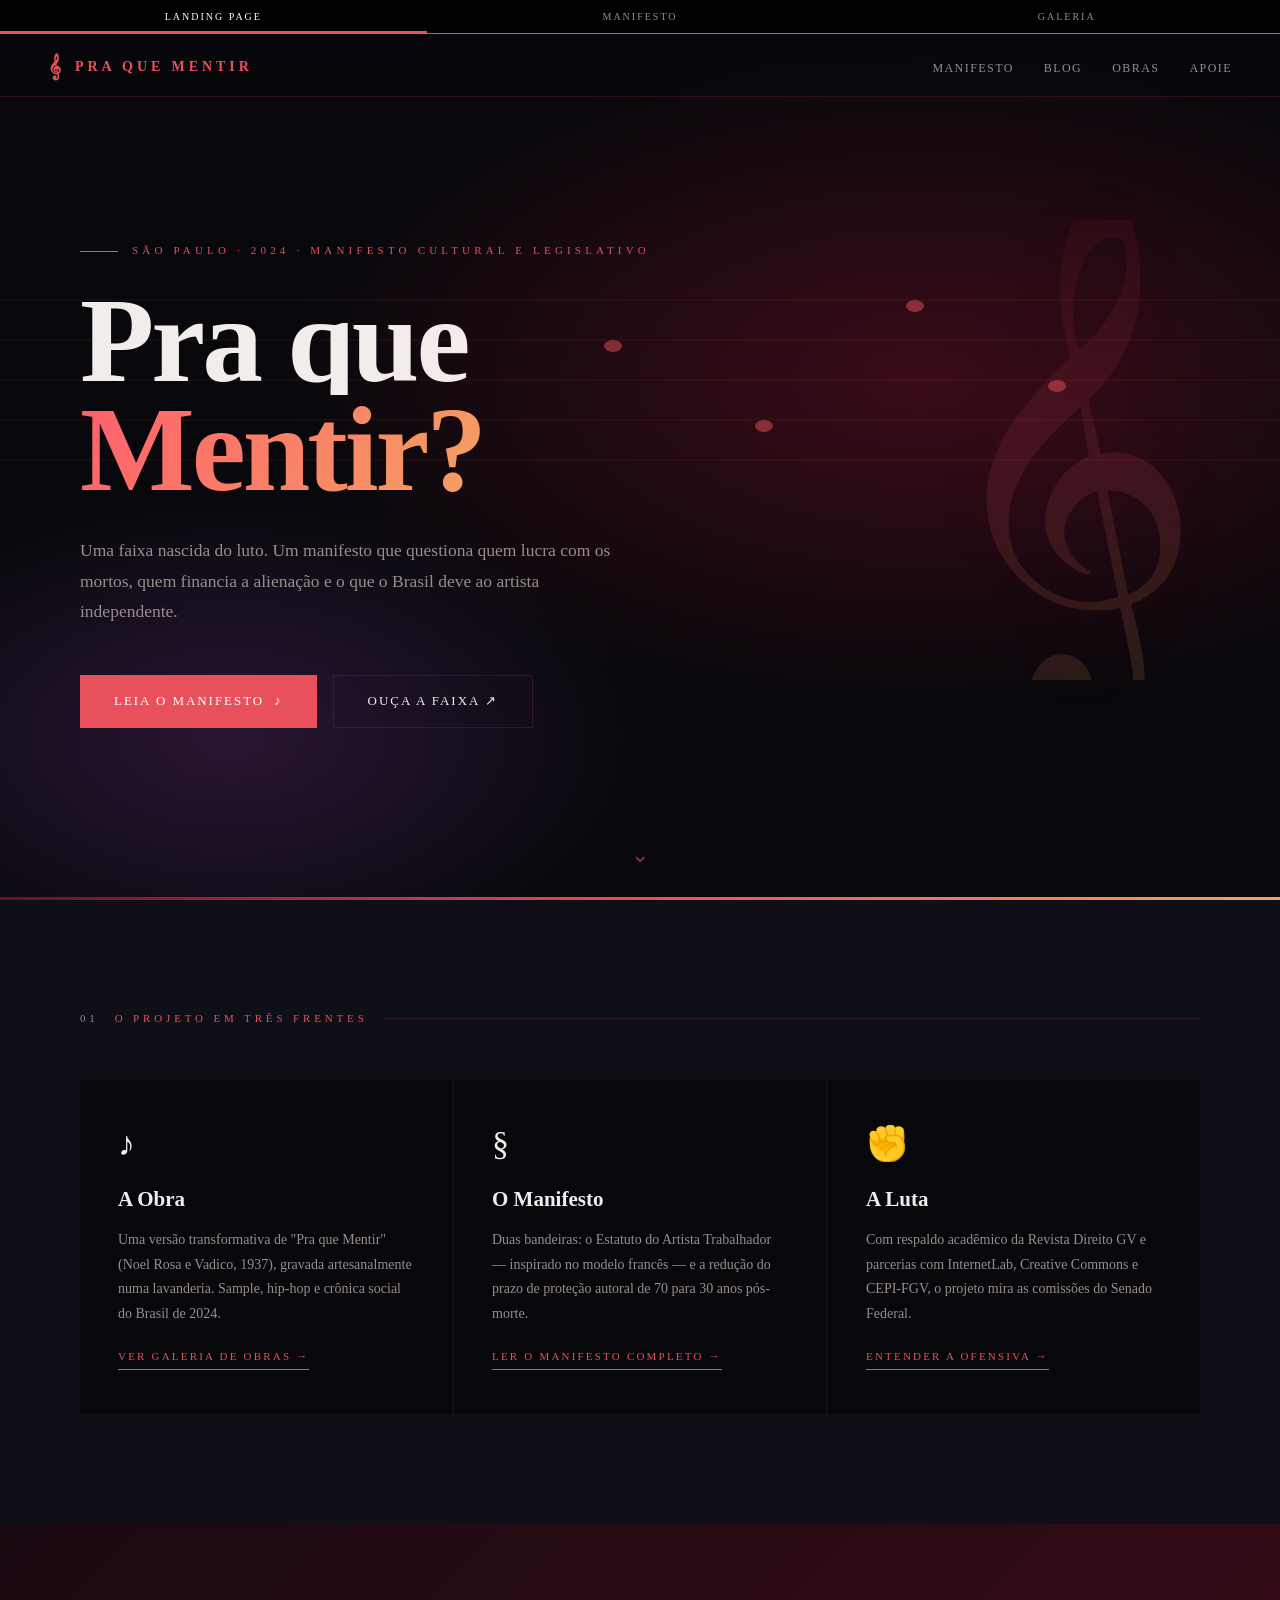
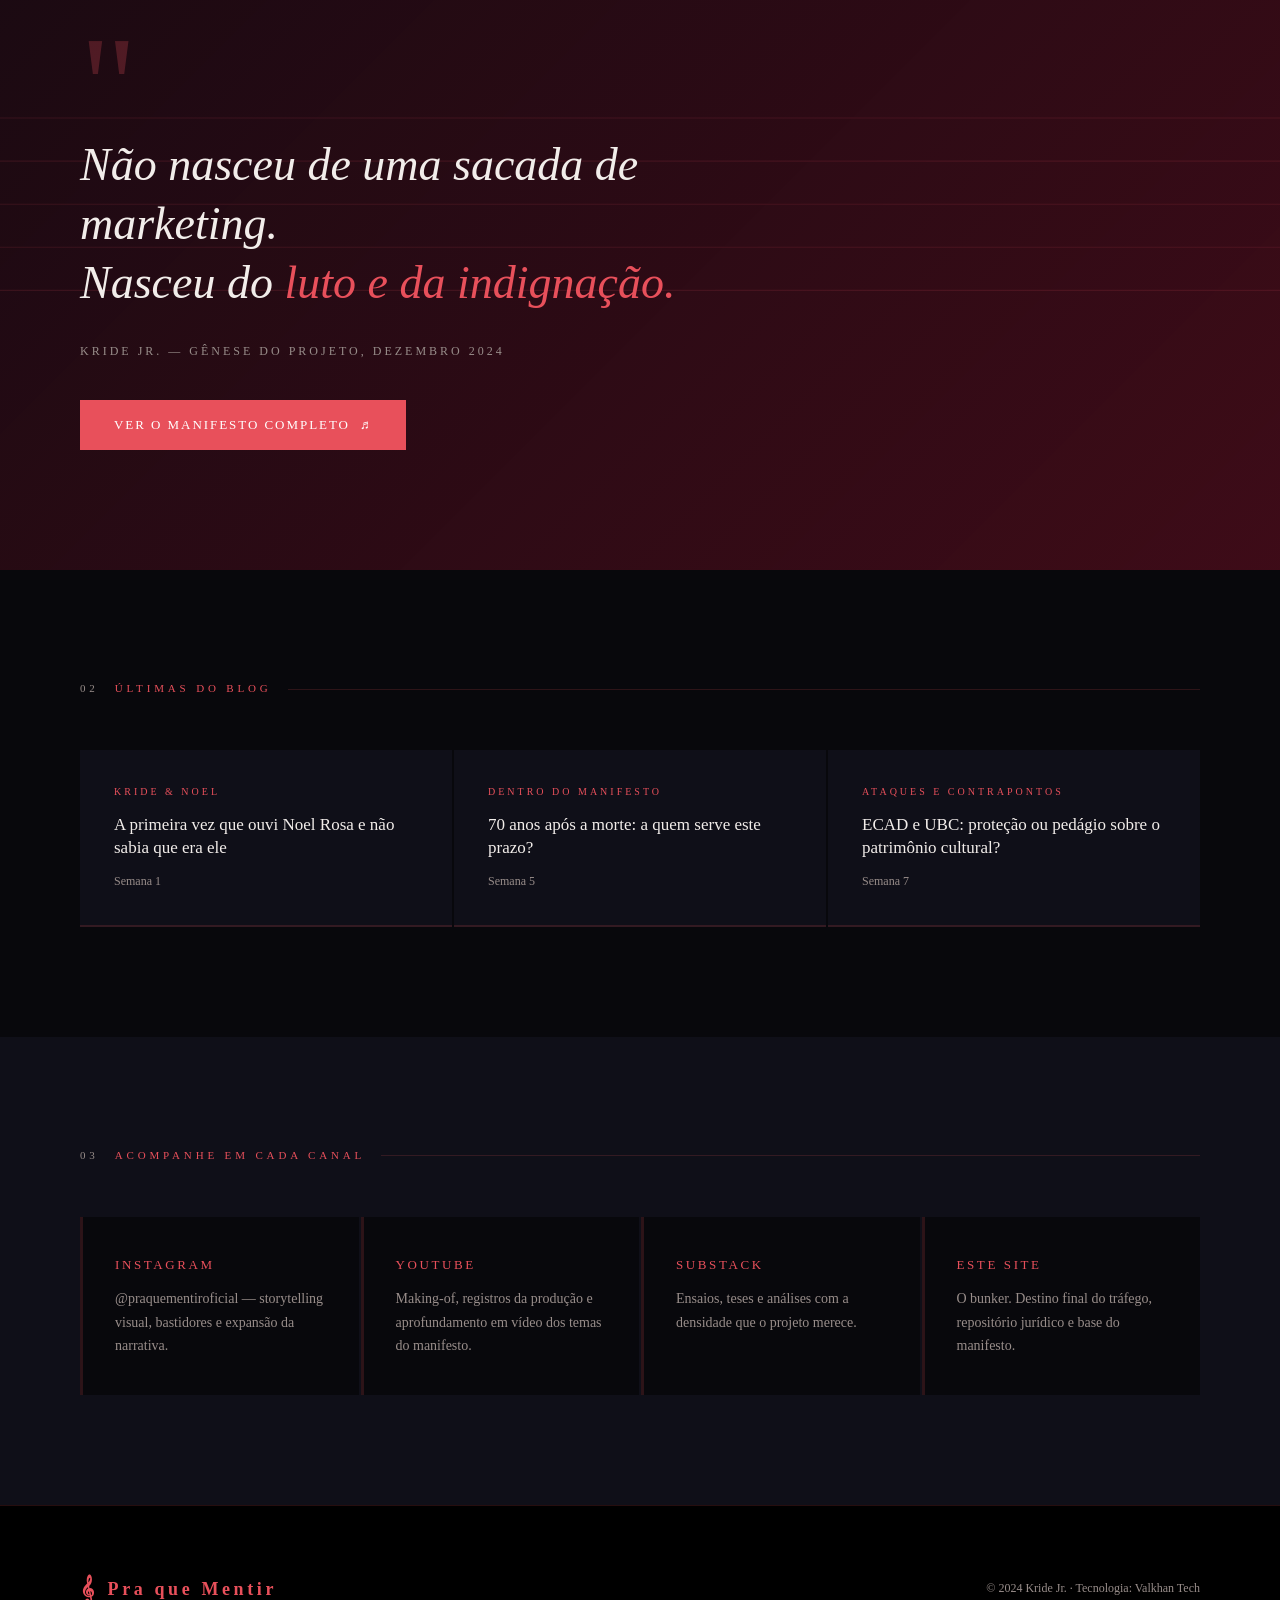
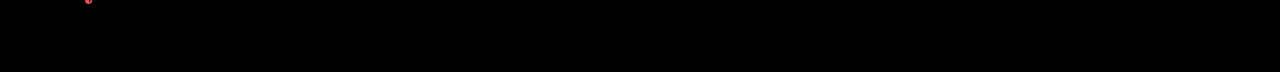
==== index.html @ 7107f6b6 "V1" ====
<!DOCTYPE html>
<html lang="pt-BR">
<head>
<meta charset="UTF-8">
<meta name="viewport" content="width=device-width, initial-scale=1.0">
<title>Pra que Mentir — Manifesto</title>
<style>
  /* ════════════════════════════════════════════════════════
     TOKENS
  ════════════════════════════════════════════════════════ */
  :root {
    --bg:     #08080C;
    --bg2:    #0F0F18;
    --bg3:    #1A0A12;
    --bordo:  #6B0F22;
    --red:    #C0392B;
    --rose:   #E8505B;
    --rose-bright: #FF5E6C;
    --amber:  #F4A261;
    --violet: #7D3C98;
    --teal:   #1ABC9C;
    --text:   #F2EDEA;
    --muted:  #988D8A;
    --border: rgba(232,80,91,0.16);
    --glow:   rgba(232,80,91,0.5);
  }

  *, *::before, *::after { box-sizing: border-box; margin: 0; padding: 0; }
  html { scroll-behavior: smooth; }
  body {
    background: var(--bg);
    color: var(--text);
    font-family: Georgia, 'Times New Roman', serif;
    font-size: 16px; line-height: 1.6;
    overflow-x: hidden;
  }
  ::selection { background: var(--rose); color: #fff; }

  /* ════════════════════════════════════════════════════════
     GLOBAL ANIMATION LAYER — floating notes + ambient
  ════════════════════════════════════════════════════════ */
  .ambient {
    position: fixed; inset: 0; z-index: 1;
    pointer-events: none; overflow: hidden;
  }
  .float-note {
    position: absolute;
    color: var(--rose);
    opacity: 0;
    font-size: 28px;
    animation: floatUp linear infinite;
    text-shadow: 0 0 18px var(--glow);
    user-select: none;
  }
  @keyframes floatUp {
    0%   { transform: translateX(110vw); opacity: 0; }
    8%   { opacity: .55; }
    92%  { opacity: .3; }
    100% { transform: translateX(-10vw); opacity: 0; }
  }

  /* respect reduced motion */
  @media (prefers-reduced-motion: reduce) {
    .float-note, .clef-draw path, .staff-line,
    .hero-note-group, .hero-note-circle,
    .reveal { animation: none !important; transition: none !important; }
    .reveal { opacity: 1 !important; transform: none !important; }
    .hero-note-group { opacity: 1 !important; }
    .hero-note-circle { opacity: .5 !important; }
  }

  /* ════════════════════════════════════════════════════════
     DEMO TABS
  ════════════════════════════════════════════════════════ */
  .page-tabs {
    position: fixed; top: 0; left: 0; right: 0; z-index: 500;
    display: flex; background: #000;
    border-bottom: 1px solid var(--rose);
  }
  .page-tab {
    flex: 1; padding: 11px; cursor: pointer;
    font-size: 10px; letter-spacing: .2em; text-transform: uppercase;
    color: var(--muted); border: none; background: none;
    font-family: Georgia, serif; transition: all .25s; position: relative;
  }
  .page-tab::after {
    content:''; position:absolute; left:50%; bottom:0; width:0; height:2px;
    background: var(--rose); transition: width .25s, left .25s;
  }
  .page-tab:hover { color: var(--rose); }
  .page-tab.active { color: #fff; }
  .page-tab.active::after { width:100%; left:0; }

  /* ════════════════════════════════════════════════════════
     NAV
  ════════════════════════════════════════════════════════ */
  nav {
    position: fixed; top: 38px; left: 0; right: 0; z-index: 400;
    display: flex; align-items: center; justify-content: space-between;
    padding: 16px 48px;
    background: rgba(8,8,12,0.7);
    backdrop-filter: blur(14px);
    border-bottom: 1px solid var(--border);
    transition: padding .3s;
  }
  .nav-logo {
    font-size: 14px; letter-spacing: .28em; text-transform: uppercase;
    color: var(--rose); font-weight: bold;
    display: flex; align-items: center; gap: 10px;
  }
  .nav-logo .clef-mini {
    font-size: 22px; line-height: 1;
    animation: pulse 3s ease-in-out infinite;
  }
  @keyframes pulse {
    0%,100% { opacity: .8; transform: scale(1); }
    50%     { opacity: 1; transform: scale(1.08); text-shadow: 0 0 12px var(--glow); }
  }
  .nav-links { display: flex; gap: 30px; list-style: none; }
  .nav-links a {
    color: var(--muted); text-decoration: none;
    font-size: 12px; letter-spacing: .12em; text-transform: uppercase;
    position: relative; transition: color .2s;
  }
  .nav-links a::after {
    content:''; position:absolute; left:0; bottom:-4px; width:0; height:1px;
    background: var(--rose); transition: width .25s;
  }
  .nav-links a:hover { color: var(--rose); }
  .nav-links a:hover::after { width:100%; }

  /* ════════════════════════════════════════════════════════
     PAGES
  ════════════════════════════════════════════════════════ */
  .page { display: none; position: relative; z-index: 2; }
  .page.active { display: block; }

  /* ── Reveal on scroll ── */
  .reveal {
    opacity: 0; transform: translateY(34px);
    transition: opacity .9s cubic-bezier(.2,.7,.2,1), transform .9s cubic-bezier(.2,.7,.2,1);
  }
  .reveal.in { opacity: 1; transform: none; }
  .reveal.d1 { transition-delay: .08s; }
  .reveal.d2 { transition-delay: .16s; }
  .reveal.d3 { transition-delay: .24s; }
  .reveal.d4 { transition-delay: .32s; }

  /* ════════════════════════════════════════════════════════
     ANIMATED STAFF (pentagrama SVG)
  ════════════════════════════════════════════════════════ */
  .staff-svg { position: absolute; inset: 0; width: 100%; height: 100%;
    pointer-events: none; z-index: 0; }
  .staff-line {
    stroke: var(--rose); stroke-width: 1; fill: none;
    stroke-dasharray: 2000; stroke-dashoffset: 2000;
    opacity: 0.13;
    animation: drawStaff 3s ease forwards;
  }
  .staff-line.l2 { animation-delay: .2s; }
  .staff-line.l3 { animation-delay: .4s; }
  .staff-line.l4 { animation-delay: .6s; }
  .staff-line.l5 { animation-delay: .8s; }
  @keyframes drawStaff {
    to { stroke-dashoffset: 0; }
  }
  .staff-note-svg {
    fill: var(--rose); opacity: 0;
    animation: notePop .5s ease forwards;
  }
  @keyframes notePop {
    0% { opacity: 0; transform: scale(0); }
    60% { opacity: .7; transform: scale(1.3); }
    100% { opacity: .5; transform: scale(1); }
  }
  @keyframes notePulse {
    0%   { transform: scale(1);   opacity: .5; }
    35%  { transform: scale(1.7); opacity: 1;  filter: drop-shadow(0 0 6px var(--rose)); }
    70%  { transform: scale(1);   opacity: .5; filter: none; }
    100% { transform: scale(1);   opacity: .5; }
  }
  .staff-note-svg.pulsing {
    animation: notePulse .75s ease forwards;
  }

  /* ── Hero notes: slide-in + sequential infinite pulse ── */
  .hero-note-group {
    position: absolute; opacity: 0;
    animation: heroNoteEnter .9s cubic-bezier(.16,1,.3,1) forwards;
  }
  .hero-note-group.hn1 { animation-delay: .2s; }
  .hero-note-group.hn2 { animation-delay: .55s; }
  .hero-note-group.hn3 { animation-delay: .9s; }
  .hero-note-group.hn4 { animation-delay: 1.25s; }
  @keyframes heroNoteEnter {
    from { transform: translateX(110vw); opacity: 0; }
    to   { transform: translateX(0);    opacity: 1; }
  }

  /* Cycle = 4s: each note pulses 0.75s then 0.25s gap → next note */
  .hero-note-circle {
    display: block;
    width: 18px; height: 12px;   /* oval: musical notehead proportions */
    border-radius: 50%;
    background: var(--rose);
    opacity: .5;
    transform-origin: center;
  }
  /* all start at 2.4s — after last note finishes entering (1.25+.9=2.15s + buffer) */
  .hero-note-circle.hn1 { animation: heroNotePulse1 4s ease 2.4s infinite; }
  .hero-note-circle.hn2 { animation: heroNotePulse2 4s ease 2.4s infinite; }
  .hero-note-circle.hn3 { animation: heroNotePulse3 4s ease 2.4s infinite; }
  .hero-note-circle.hn4 { animation: heroNotePulse4 4s ease 2.4s infinite; }

  /* note1: pulse at 0%–18.75% of 4s cycle (0s–0.75s) */
  @keyframes heroNotePulse1 {
    0%      { transform: scale(1);   opacity: .5; filter: none; }
    9.375%  { transform: scale(1.7); opacity: 1;  filter: drop-shadow(0 0 8px var(--rose)); }
    18.75%, 100% { transform: scale(1); opacity: .5; filter: none; }
  }
  /* note2: pulse at 25%–43.75% (1s–1.75s) */
  @keyframes heroNotePulse2 {
    0%, 25%   { transform: scale(1);   opacity: .5; filter: none; }
    34.375%   { transform: scale(1.7); opacity: 1;  filter: drop-shadow(0 0 8px var(--rose)); }
    43.75%, 100% { transform: scale(1); opacity: .5; filter: none; }
  }
  /* note3: pulse at 50%–68.75% (2s–2.75s) */
  @keyframes heroNotePulse3 {
    0%, 50%   { transform: scale(1);   opacity: .5; filter: none; }
    59.375%   { transform: scale(1.7); opacity: 1;  filter: drop-shadow(0 0 8px var(--rose)); }
    68.75%, 100% { transform: scale(1); opacity: .5; filter: none; }
  }
  /* note4: pulse at 75%–93.75% (3s–3.75s) */
  @keyframes heroNotePulse4 {
    0%, 75%   { transform: scale(1);   opacity: .5; filter: none; }
    84.375%   { transform: scale(1.7); opacity: 1;  filter: drop-shadow(0 0 8px var(--rose)); }
    93.75%, 100% { transform: scale(1); opacity: .5; filter: none; }
  }

  /* ════════════════════════════════════════════════════════
     HERO (Landing)
  ════════════════════════════════════════════════════════ */
  .hero {
    position: relative; min-height: 100vh;
    display: flex; flex-direction: column; justify-content: center; align-items: flex-start;
    padding: 150px 80px 80px;
    background:
      radial-gradient(ellipse 80% 60% at 72% 42%, rgba(107,15,34,.5) 0%, transparent 62%),
      radial-gradient(ellipse 60% 50% at 18% 82%, rgba(125,60,152,.28) 0%, transparent 55%),
      var(--bg);
    overflow: hidden;
  }

  /* giant animated treble clef */
  .hero-clef {
    position: absolute; right: 6%; top: 50%; transform: translateY(-50%);
    font-size: 460px; line-height: 1; z-index: 0; user-select: none;
    background: linear-gradient(160deg, var(--bordo), var(--rose) 55%, var(--amber));
    -webkit-background-clip: text; background-clip: text;
    -webkit-text-fill-color: transparent;
    opacity: 0.14;
    animation: clefFloat 9s ease-in-out infinite;
    filter: drop-shadow(0 0 40px rgba(232,80,91,.3));
  }
  @keyframes clefFloat {
    0%,100% { transform: translateY(-50%) rotate(-1deg); }
    50%     { transform: translateY(-54%) rotate(1.5deg); }
  }

  .hero-eyebrow {
    font-size: 11px; letter-spacing: .38em; text-transform: uppercase;
    color: var(--rose); margin-bottom: 26px; position: relative; z-index: 2;
    display: flex; align-items: center; gap: 14px;
  }
  .hero-eyebrow::before {
    content:''; width: 38px; height: 1px; background: var(--rose);
    animation: lineGrow 1.2s ease forwards; transform-origin: left;
  }
  @keyframes lineGrow { from { transform: scaleX(0);} to {transform: scaleX(1);} }

  .hero-title {
    font-size: clamp(56px, 9.5vw, 138px); font-weight: bold;
    line-height: .9; letter-spacing: -.025em;
    position: relative; z-index: 2; max-width: 820px;
  }
  .hero-title .l1 { display: block; overflow: hidden; }
  .hero-title .l2 { display: block; overflow: hidden; }
  .hero-title .l1 span, .hero-title .l2 span {
    display: inline-block;
    transform: translateY(110%);
    animation: riseIn 1s cubic-bezier(.2,.8,.2,1) forwards;
  }
  .hero-title .l2 span { animation-delay: .12s; }
  @keyframes riseIn { to { transform: translateY(0); } }
  .hero-title em {
    font-style: normal;
    background: linear-gradient(120deg, var(--rose-bright), var(--amber));
    -webkit-background-clip: text; background-clip: text;
    -webkit-text-fill-color: transparent;
    position: relative;
  }

  .hero-sub {
    margin-top: 30px; max-width: 540px; font-size: 17.5px;
    color: var(--muted); line-height: 1.75; position: relative; z-index: 2;
  }
  .hero-actions {
    margin-top: 48px; display: flex; gap: 16px; flex-wrap: wrap;
    position: relative; z-index: 2;
  }
  .btn-primary {
    padding: 15px 34px; background: var(--rose); color: #fff;
    border: none; cursor: pointer; font-family: Georgia, serif;
    font-size: 13px; letter-spacing: .15em; text-transform: uppercase;
    text-decoration: none; display: inline-flex; align-items: center; gap: 10px;
    position: relative; overflow: hidden;
    transition: transform .2s, box-shadow .3s;
    box-shadow: 0 0 0 rgba(232,80,91,0);
  }
  .btn-primary::before {
    content:''; position:absolute; inset:0;
    background: linear-gradient(120deg, transparent, rgba(255,255,255,.25), transparent);
    transform: translateX(-120%); transition: transform .5s;
  }
  .btn-primary:hover {
    transform: translateY(-3px);
    box-shadow: 0 12px 34px rgba(232,80,91,.4);
  }
  .btn-primary:hover::before { transform: translateX(120%); }
  .btn-ghost {
    padding: 15px 34px; background: transparent; color: var(--text);
    border: 1px solid var(--border); cursor: pointer;
    font-family: Georgia, serif; font-size: 13px; letter-spacing: .15em;
    text-transform: uppercase; text-decoration: none;
    display: inline-flex; align-items:center; gap: 8px;
    transition: border-color .25s, color .25s, background .25s;
  }
  .btn-ghost:hover { border-color: var(--rose); color: var(--rose); background: rgba(232,80,91,.05); }

  .hero-stripe {
    position: absolute; left: 0; bottom: 0; width: 100%; height: 3px;
    background: linear-gradient(90deg, var(--bordo), var(--rose), var(--amber), var(--violet), var(--bordo));
    background-size: 200% 100%;
    animation: stripeShift 6s linear infinite;
    z-index: 2;
  }
  @keyframes stripeShift { to { background-position: 200% 0; } }

  /* scroll cue */
  .scroll-cue {
    position: absolute; bottom: 28px; left: 50%; transform: translateX(-50%);
    z-index: 2; font-size: 22px; color: var(--rose); opacity: .6;
    animation: bob 1.8s ease-in-out infinite;
  }
  @keyframes bob { 0%,100%{transform:translate(-50%,0);} 50%{transform:translate(-50%,10px);} }

  /* ════════════════════════════════════════════════════════
     SECTION SHELL
  ════════════════════════════════════════════════════════ */
  .section-label {
    font-size: 11px; letter-spacing: .35em; text-transform: uppercase;
    color: var(--rose); margin-bottom: 52px;
    display: flex; align-items: center; gap: 16px;
  }
  .section-label::after { content:''; flex:1; height:1px; background: var(--border); }
  .section-label .num { color: var(--muted); }

  /* Pills */
  .pills-section { padding: 110px 80px; background: var(--bg2); position: relative; overflow: hidden; }
  .pills-grid { display: grid; grid-template-columns: repeat(3,1fr); gap: 2px; position: relative; z-index: 2; }
  .pill {
    padding: 44px 38px; background: var(--bg);
    border-top: 3px solid transparent; cursor: default;
    position: relative; overflow: hidden;
    transition: transform .3s, border-color .3s, box-shadow .3s;
  }
  .pill::after {
    content:''; position:absolute; inset:0;
    background: radial-gradient(circle at 50% 0%, rgba(232,80,91,.08), transparent 70%);
    opacity:0; transition: opacity .3s;
  }
  .pill:hover { transform: translateY(-6px); border-top-color: var(--rose); box-shadow: 0 20px 40px rgba(0,0,0,.4); }
  .pill:hover::after { opacity: 1; }
  .pill:nth-child(2):hover { border-top-color: var(--amber); }
  .pill:nth-child(3):hover { border-top-color: var(--violet); }
  .pill-icon {
    font-size: 34px; margin-bottom: 22px; display: block; line-height: 1;
    transition: transform .4s;
  }
  .pill:hover .pill-icon { transform: scale(1.15) rotate(-6deg); }
  .pill-title { font-size: 21px; font-weight: bold; margin-bottom: 12px; }
  .pill-text { font-size: 14px; color: var(--muted); line-height: 1.75; }
  .pill-cta {
    display: inline-flex; align-items:center; gap:6px; margin-top: 22px;
    font-size: 11px; letter-spacing: .2em; text-transform: uppercase;
    color: var(--rose); text-decoration: none;
    border-bottom: 1px solid var(--rose); padding-bottom: 3px;
    transition: gap .25s;
  }
  .pill-cta:hover { gap: 12px; }

  /* Quote strip */
  .quote-strip {
    padding: 120px 80px; position: relative; overflow: hidden;
    background: linear-gradient(135deg, var(--bg3), rgba(107,15,34,.55));
  }
  .quote-inner { position: relative; z-index: 3; max-width: 760px; }
  .quote-mark {
    font-size: 140px; line-height: .6; color: var(--rose); opacity: .25;
    font-family: Georgia, serif;
  }
  .quote-text {
    font-size: clamp(24px, 3.6vw, 46px); font-style: italic;
    line-height: 1.28; margin: 8px 0 30px;
  }
  .quote-text span { color: var(--rose); }
  .quote-attr { font-size: 12px; letter-spacing: .25em; text-transform: uppercase; color: var(--muted); }

  /* Blog preview */
  .blog-preview { padding: 110px 80px; background: var(--bg); }
  .posts-row { display: grid; grid-template-columns: repeat(3,1fr); gap: 2px; }
  .post-card {
    background: var(--bg2); padding: 34px;
    border-bottom: 2px solid var(--border); cursor: pointer;
    position: relative; overflow: hidden;
    transition: transform .3s, border-color .3s;
  }
  .post-card::before {
    content:'♪'; position:absolute; right:24px; top:24px; font-size:20px;
    color: var(--rose); opacity:0; transform: translateY(-8px); transition: all .3s;
  }
  .post-card:hover { transform: translateY(-5px); border-bottom-color: var(--rose); }
  .post-card:hover::before { opacity:.7; transform: translateY(0); }
  .post-cat { font-size: 10px; letter-spacing: .3em; text-transform: uppercase; color: var(--rose); margin-bottom: 14px; }
  .post-title { font-size: 17px; line-height: 1.35; margin-bottom: 12px; }
  .post-date { font-size: 12px; color: var(--muted); }

  /* Channels */
  .channels-section { padding: 110px 80px; background: var(--bg2); }
  .channels-row { display: grid; grid-template-columns: repeat(4,1fr); gap: 2px; }
  .channel-card {
    padding: 38px 32px; background: var(--bg);
    border-left: 3px solid var(--border);
    transition: border-color .25s, transform .25s;
  }
  .channel-card:hover { border-left-color: var(--rose); transform: translateX(4px); }
  .channel-name { font-size: 13px; letter-spacing: .2em; text-transform: uppercase; color: var(--rose); margin-bottom: 12px; }
  .channel-desc { font-size: 14px; color: var(--muted); line-height: 1.65; }

  /* Footer */
  footer {
    padding: 64px 80px; background: #000; border-top: 1px solid var(--border);
    display: flex; justify-content: space-between; align-items: center; position: relative; overflow: hidden;
  }
  .footer-logo { font-size: 18px; letter-spacing: .2em; color: var(--rose); font-weight: bold; display:flex; align-items:center; gap:10px; }
  .footer-copy { font-size: 12px; color: var(--muted); }

  /* ════════════════════════════════════════════════════════
     MANIFESTO
  ════════════════════════════════════════════════════════ */
  .manifesto-hero {
    position: relative; min-height: 72vh;
    display: flex; flex-direction: column; justify-content: flex-end;
    padding: 160px 80px 80px; overflow: hidden;
    background:
      radial-gradient(ellipse 70% 60% at 28% 64%, rgba(107,15,34,.7) 0%, transparent 60%),
      radial-gradient(ellipse 50% 50% at 82% 22%, rgba(125,60,152,.32) 0%, transparent 50%),
      var(--bg);
  }
  .manifesto-hero-label { font-size: 11px; letter-spacing: .4em; text-transform: uppercase; color: var(--rose); margin-bottom: 20px; position: relative; z-index: 3; }
  .manifesto-hero-title { font-size: clamp(46px,7.5vw,104px); font-weight: bold; line-height: .88; letter-spacing: -.02em; max-width: 760px; position: relative; z-index: 3; }
  .manifesto-hero-sub { margin-top: 26px; max-width: 500px; font-size: 16px; color: var(--muted); position: relative; z-index: 3; }
  .manifesto-stripe { position: absolute; left:0; bottom:0; width:100%; height:3px;
    background: linear-gradient(90deg,var(--violet),var(--rose),var(--amber)); background-size: 200% 100%; animation: stripeShift 6s linear infinite; z-index: 3; }

  .manifesto-layout { display: grid; grid-template-columns: 250px 1fr; }
  .manifesto-nav {
    background: var(--bg2); padding: 60px 30px;
    border-right: 1px solid var(--border);
    position: sticky; top: 86px; height: calc(100vh - 86px); overflow-y: auto;
        display: flex;
    flex-direction: column;
    justify-content: start;
  }
  .manifesto-nav-label { font-size: 10px; letter-spacing: .35em; text-transform: uppercase; color: var(--muted); margin-bottom: 26px; }
  .manifesto-nav-item {
    display: flex; align-items:center; gap:10px; padding: 11px 0;
    font-size: 13px; color: var(--muted); text-decoration: none;
    border-bottom: 1px solid rgba(255,255,255,.04);
    transition: color .25s, padding-left .25s;
  }
  .manifesto-nav-item .dot { width:6px; height:6px; border-radius:50%; background: var(--border); transition: background .25s, box-shadow .25s; flex-shrink:0; }
  .manifesto-nav-item:hover, .manifesto-nav-item.active { color: var(--rose); padding-left: 8px; }
  .manifesto-nav-item.active .dot { background: var(--rose); box-shadow: 0 0 10px var(--glow); }

  .manifesto-content { padding: 64px 76px 110px; }
  .manifesto-section { margin-bottom: 100px; padding-top: 26px; border-top: 1px solid var(--border); position: relative; }
  .manifesto-section:first-child { border-top: none; }
  .msec-number { font-size: 80px; font-weight: bold; line-height: 1; color: rgba(232,80,91,.1); letter-spacing: -.03em; margin-bottom: -18px; }
  .msec-title { font-size: clamp(28px,3.2vw,44px); font-weight: bold; line-height: 1.08; margin-bottom: 30px; }
  .msec-body { font-size: 16px; color: #CBC3BF; line-height: 1.85; max-width: 660px; }
  .msec-body p + p { margin-top: 20px; }
  .msec-highlight {
    margin: 38px 0; padding: 30px 38px; border-left: 4px solid var(--rose);
    background: rgba(232,80,91,.06); font-size: 18px; font-style: italic;
    color: var(--text); line-height: 1.5; position: relative;
  }
  .msec-highlight::before {
    content:'♬'; position:absolute; right: 26px; top: 50%; transform: translateY(-50%);
    font-size: 38px; color: var(--rose); opacity: .2;
  }
  .msec-tags { display: flex; gap: 8px; flex-wrap: wrap; margin-top: 32px; }
  .msec-tag { padding: 6px 14px; font-size: 11px; letter-spacing: .15em; text-transform: uppercase; border: 1px solid var(--border); color: var(--muted); transition: all .25s; cursor: default; }
  .msec-tag:hover { border-color: var(--rose); color: var(--rose); }
  .msec-tag.red { border-color: var(--rose); color: var(--rose); }
  .msec-tag.amber { border-color: var(--amber); color: var(--amber); }
  .msec-tag.violet { border-color: var(--violet); color: var(--violet); }

  .flags-grid { display: grid; grid-template-columns: 1fr 1fr; gap: 2px; margin: 38px 0; }
  .flag-card { padding: 34px; background: var(--bg2); border-top: 4px solid var(--rose); position: relative; overflow: hidden; transition: transform .3s; }
  .flag-card:hover { transform: translateY(-4px); }
  .flag-card:nth-child(2) { border-top-color: var(--violet); }
  .flag-num { font-size: 60px; font-weight: bold; color: rgba(255,255,255,.05); line-height: 1; position: absolute; right: 22px; bottom: 14px; }
  .flag-title { font-size: 15px; font-weight: bold; margin-bottom: 12px; }
  .flag-desc { font-size: 13px; color: var(--muted); line-height: 1.65; }

  .arbix-table { width: 100%; border-collapse: collapse; margin-top: 28px; }
  .arbix-table th { text-align: left; padding: 12px 16px; font-size: 10px; letter-spacing: .25em; text-transform: uppercase; color: var(--rose); border-bottom: 1px solid var(--border); }
  .arbix-table td { padding: 16px; font-size: 14px; color: var(--muted); border-bottom: 1px solid rgba(255,255,255,.04); vertical-align: top; line-height: 1.55; transition: background .2s; }
  .arbix-table td:first-child { color: var(--text); font-weight: bold; }
  .arbix-table tr:hover td { background: rgba(232,80,91,.05); }

  .leg-compare { display: grid; grid-template-columns: 1fr 1fr; gap: 2px; margin-top: 28px; }
  .leg-col { padding: 34px; background: var(--bg2); }
  .leg-col-title { font-size: 11px; letter-spacing: .3em; text-transform: uppercase; margin-bottom: 22px; padding-bottom: 12px; border-bottom: 1px solid var(--border); }
  .leg-col:first-child .leg-col-title { color: var(--rose); }
  .leg-col:last-child .leg-col-title { color: var(--teal); }
  .leg-item { margin-bottom: 18px; }
  .leg-item-title { font-size: 13px; font-weight: bold; margin-bottom: 4px; }
  .leg-item-desc { font-size: 13px; color: var(--muted); line-height: 1.5; }

  /* ════════════════════════════════════════════════════════
     GALLERY
  ════════════════════════════════════════════════════════ */
  .gallery-hero {
    position: relative; padding: 160px 80px 60px; overflow: hidden;
    background: radial-gradient(ellipse 60% 60% at 62% 32%, rgba(107,15,34,.5) 0%, transparent 60%), var(--bg);
  }
  .gallery-hero-label { font-size: 11px; letter-spacing: .4em; text-transform: uppercase; color: var(--amber); margin-bottom: 16px; position: relative; z-index: 3; }
  .gallery-hero-title { font-size: clamp(42px,6.5vw,88px); font-weight: bold; line-height: .9; letter-spacing: -.02em; position: relative; z-index: 3; }
  .gallery-hero-sub { margin-top: 22px; font-size: 16px; color: var(--muted); max-width: 520px; position: relative; z-index: 3; }

  .gallery-filters { padding: 30px 80px; background: var(--bg2); display: flex; gap: 8px; flex-wrap: wrap; border-bottom: 1px solid var(--border); position: sticky; top: 86px; z-index: 50; backdrop-filter: blur(10px); }
  .filter-btn { padding: 8px 20px; background: transparent; border: 1px solid var(--border); color: var(--muted); font-size: 11px; letter-spacing: .2em; text-transform: uppercase; cursor: pointer; font-family: Georgia, serif; transition: all .25s; }
  .filter-btn:hover, .filter-btn.active { border-color: var(--rose); color: var(--rose); background: rgba(232,80,91,.07); }

  .gallery-featured { padding: 60px 80px 0; background: var(--bg); }
  .featured-card { display: grid; grid-template-columns: 1.25fr 1fr; background: var(--bg2); overflow: hidden; cursor: pointer; position: relative; }
  .featured-card:hover .featured-cover-art { transform: scale(1.08) rotate(4deg); }
  .featured-cover { aspect-ratio: 16/9; display: flex; align-items: center; justify-content: center; position: relative; overflow: hidden;
    background: linear-gradient(135deg, var(--bg3) 0%, rgba(107,15,34,.85) 42%, rgba(125,60,152,.45) 100%); }
  .featured-cover-art { font-size: 150px; opacity: .18; user-select: none; transition: transform .6s cubic-bezier(.2,.8,.2,1); }
  /* animated mini staff inside featured cover */
  .featured-cover svg.mini-staff { position: absolute; inset: 0; width: 100%; height: 100%; opacity: .25; }
  .featured-cover-badge { position: absolute; top: 20px; left: 20px; padding: 6px 14px; background: var(--rose); font-size: 10px; letter-spacing: .25em; text-transform: uppercase; font-weight: bold; z-index: 2; }
  .featured-info { padding: 50px 46px; display: flex; flex-direction: column; justify-content: center; }
  .featured-cat { font-size: 10px; letter-spacing: .35em; text-transform: uppercase; color: var(--amber); margin-bottom: 16px; }
  .featured-title { font-size: clamp(26px,3vw,42px); font-weight: bold; line-height: 1.08; margin-bottom: 16px; }
  .featured-meta { font-size: 12px; color: var(--muted); margin-bottom: 20px; display: flex; gap: 20px; flex-wrap: wrap; }
  .featured-desc { font-size: 14px; color: var(--muted); line-height: 1.7; max-width: 400px; margin-bottom: 30px; }
  .featured-credits { margin-bottom: 30px; }
  .featured-credits-label { font-size: 10px; letter-spacing: .25em; text-transform: uppercase; color: var(--muted); margin-bottom: 10px; }
  .credit-tag { display: inline-block; margin: 3px 4px 3px 0; padding: 4px 12px; border: 1px solid var(--border); font-size: 11px; color: var(--muted); }

  .gallery-section { padding: 50px 80px 0; }
  .gallery-section-label { font-size: 11px; letter-spacing: .35em; text-transform: uppercase; color: var(--rose); margin-bottom: 24px; display: flex; align-items: center; gap: 16px; }
  .gallery-section-label::after { content:''; flex:1; height:1px; background: var(--border); }
  .netflix-row { display: grid; grid-template-columns: repeat(4,1fr); gap: 6px; }
  .netflix-card { position: relative; cursor: pointer; overflow: hidden; transition: transform .3s cubic-bezier(.2,.8,.2,1); }
  .netflix-card:hover { transform: scale(1.05); z-index: 10; }
  .netflix-cover { aspect-ratio: 2/3; display: flex; align-items: center; justify-content: center; position: relative; overflow: hidden; }
  .netflix-cover::after {
    content:''; position:absolute; inset:0;
    background: repeating-linear-gradient(to bottom, transparent 0 13px, rgba(255,255,255,.05) 13px 14px);
    opacity:.4;
  }
  .nc-1 { background: linear-gradient(160deg,#3D0B1A,#8B1A2F 60%,#C0392B); }
  .nc-2 { background: linear-gradient(160deg,#1A0A2E,#4A1A6B 60%,#7D3C98); }
  .nc-3 { background: linear-gradient(160deg,#0A1A1A,#0D4A3A 60%,#1ABC9C); }
  .nc-4 { background: linear-gradient(160deg,#1A1000,#5C3800 60%,#F4A261); }
  .nc-5 { background: linear-gradient(160deg,#1A0510,#6B0F22 60%,#E8505B); }
  .nc-6 { background: linear-gradient(160deg,#0A0A1A,#1A1A4A 60%,#4A90E2); }
  .nc-7 { background: linear-gradient(160deg,#1A1000,#3D2B00 60%,#C0932B); }
  .nc-8 { background: linear-gradient(160deg,#0A1A10,#1A4A2A 60%,#2ECC71); }
  .netflix-cover-icon { font-size: 60px; opacity: .22; user-select: none; z-index: 1; transition: transform .4s, opacity .4s; }
  .netflix-card:hover .netflix-cover-icon { transform: scale(1.25) translateY(-6px); opacity: .4; }
  .netflix-cover-year { position: absolute; bottom: 10px; left: 12px; font-size: 10px; letter-spacing: .2em; color: rgba(255,255,255,.45); z-index: 2; }
  .netflix-overlay { position: absolute; inset: 0; background: linear-gradient(to top, rgba(0,0,0,.85) 0%, transparent 55%); opacity: 0; transition: opacity .3s; display: flex; flex-direction: column; justify-content: flex-end; padding: 16px; z-index: 2; }
  .netflix-card:hover .netflix-overlay { opacity: 1; }
  .overlay-title { font-size: 14px; font-weight: bold; margin-bottom: 4px; transform: translateY(8px); transition: transform .3s; }
  .netflix-card:hover .overlay-title { transform: translateY(0); }
  .overlay-cat { font-size: 10px; letter-spacing: .2em; text-transform: uppercase; color: var(--rose); transform: translateY(8px); transition: transform .3s .05s; }
  .netflix-card:hover .overlay-cat { transform: translateY(0); }
  .netflix-info { padding: 12px 0; }
  .ni-title { font-size: 14px; font-weight: bold; margin-bottom: 4px; line-height: 1.2; }
  .ni-meta { font-size: 11px; color: var(--muted); }
  .gallery-end { padding: 80px; }

  /* ════════════════════════════════════════════════════════
     RESPONSIVE
  ════════════════════════════════════════════════════════ */
  @media (max-width: 860px) {
    nav { padding: 14px 22px; }
    .nav-links { display: none; }
    .hero, .pills-section, .quote-strip, .blog-preview, .channels-section, footer,
    .manifesto-hero, .manifesto-content, .gallery-hero, .gallery-filters,
    .gallery-featured, .gallery-section, .gallery-end { padding-left: 22px; padding-right: 22px; }
    .pills-grid, .posts-row, .channels-row, .netflix-row { grid-template-columns: 1fr; }
    .flags-grid, .leg-compare, .featured-card { grid-template-columns: 1fr; }
    .hero-clef { font-size: 220px; right: auto; left: -15px; opacity: .08; }
    .manifesto-layout { grid-template-columns: 1fr; }
    .manifesto-nav { display: none; }
    .gallery-filters { position: static; }
  }
</style>
</head>
<body>

<!-- AMBIENT FLOATING NOTES -->
<div class="ambient" id="ambient"></div>

<!-- DEMO TABS -->
<div class="page-tabs">
  <button class="page-tab active" onclick="showPage('landing', this)">Landing Page</button>
  <button class="page-tab" onclick="showPage('manifesto', this)">Manifesto</button>
  <button class="page-tab" onclick="showPage('gallery', this)">Galeria</button>
</div>

<!-- ════════════════════════════════════════════════════════
     LANDING
════════════════════════════════════════════════════════ -->
<div class="page active" id="page-landing">

  <nav>
    <div class="nav-logo"><span class="clef-mini">𝄞</span> Pra que Mentir</div>
    <ul class="nav-links">
      <li><a href="#">Manifesto</a></li>
      <li><a href="#">Blog</a></li>
      <li><a href="#">Obras</a></li>
      <li><a href="#">Apoie</a></li>
    </ul>
  </nav>

  <section class="hero">
    <!-- animated staff -->
    <svg class="staff-svg" preserveAspectRatio="none" viewBox="0 0 1440 900">
      <line class="staff-line l1" x1="0" y1="300" x2="1440" y2="300"/>
      <line class="staff-line l2" x1="0" y1="340" x2="1440" y2="340"/>
      <line class="staff-line l3" x1="0" y1="380" x2="1440" y2="380"/>
      <line class="staff-line l4" x1="0" y1="420" x2="1440" y2="420"/>
      <line class="staff-line l5" x1="0" y1="460" x2="1440" y2="460"/>
    </svg>
    <div class="hero-clef">𝄞</div>

    <!-- hero notes: positioned as % of hero to align with staff lines -->
    <!-- staff y=340/900=37.8%  y=420/900=46.7%  y=300/900=33.3%  y=380/900=42.2% -->
    <div class="hero-note-group hn1" style="top:37.8%; left:47.2%"><div class="hero-note-circle hn1"></div></div>
    <div class="hero-note-group hn2" style="top:46.7%; left:59%"><div class="hero-note-circle hn2"></div></div>
    <div class="hero-note-group hn3" style="top:33.3%; left:70.8%"><div class="hero-note-circle hn3"></div></div>
    <div class="hero-note-group hn4" style="top:42.2%; left:81.9%"><div class="hero-note-circle hn4"></div></div>

    <div class="hero-eyebrow">São Paulo · 2024 · Manifesto Cultural e Legislativo</div>
    <h1 class="hero-title">
      <span class="l1"><span>Pra que</span></span>
      <span class="l2"><span><em>Mentir?</em></span></span>
    </h1>
    <p class="hero-sub">Uma faixa nascida do luto. Um manifesto que questiona quem lucra com os mortos, quem financia a alienação e o que o Brasil deve ao artista independente.</p>
    <div class="hero-actions">
      <a href="#" class="btn-primary">Leia o Manifesto <span>♪</span></a>
      <a href="#" class="btn-ghost">Ouça a Faixa ↗</a>
    </div>
    <div class="scroll-cue">⌄</div>
    <div class="hero-stripe"></div>
  </section>

  <section class="pills-section">
    <div class="section-label reveal"><span class="num">01</span> O projeto em três frentes</div>
    <div class="pills-grid">
      <div class="pill reveal d1">
        <span class="pill-icon">♪</span>
        <div class="pill-title">A Obra</div>
        <p class="pill-text">Uma versão transformativa de "Pra que Mentir" (Noel Rosa e Vadico, 1937), gravada artesanalmente numa lavanderia. Sample, hip-hop e crônica social do Brasil de 2024.</p>
        <a href="#" class="pill-cta">Ver galeria de obras →</a>
      </div>
      <div class="pill reveal d2">
        <span class="pill-icon">§</span>
        <div class="pill-title">O Manifesto</div>
        <p class="pill-text">Duas bandeiras: o Estatuto do Artista Trabalhador — inspirado no modelo francês — e a redução do prazo de proteção autoral de 70 para 30 anos pós-morte.</p>
        <a href="#" class="pill-cta">Ler o manifesto completo →</a>
      </div>
      <div class="pill reveal d3">
        <span class="pill-icon">✊</span>
        <div class="pill-title">A Luta</div>
        <p class="pill-text">Com respaldo acadêmico da Revista Direito GV e parcerias com InternetLab, Creative Commons e CEPI-FGV, o projeto mira as comissões do Senado Federal.</p>
        <a href="#" class="pill-cta">Entender a ofensiva →</a>
      </div>
    </div>
  </section>

  <section class="quote-strip">
    <svg class="staff-svg" preserveAspectRatio="none" viewBox="0 0 1440 600">
      <line class="staff-line l1" x1="0" y1="180" x2="1440" y2="180"/>
      <line class="staff-line l2" x1="0" y1="220" x2="1440" y2="220"/>
      <line class="staff-line l3" x1="0" y1="260" x2="1440" y2="260"/>
      <line class="staff-line l4" x1="0" y1="300" x2="1440" y2="300"/>
      <line class="staff-line l5" x1="0" y1="340" x2="1440" y2="340"/>
    </svg>
    <div class="quote-inner reveal">
      <div class="quote-mark">"</div>
      <p class="quote-text">Não nasceu de uma sacada de marketing.<br>Nasceu do <span>luto e da indignação.</span></p>
      <p class="quote-attr">Kride Jr. — Gênese do projeto, Dezembro 2024</p>
      <div style="margin-top:38px;"><a href="#" class="btn-primary">Ver o manifesto completo <span>♬</span></a></div>
    </div>
  </section>

  <section class="blog-preview">
    <div class="section-label reveal"><span class="num">02</span> Últimas do blog</div>
    <div class="posts-row">
      <div class="post-card reveal d1"><div class="post-cat">Kride &amp; Noel</div><div class="post-title">A primeira vez que ouvi Noel Rosa e não sabia que era ele</div><div class="post-date">Semana 1</div></div>
      <div class="post-card reveal d2"><div class="post-cat">Dentro do Manifesto</div><div class="post-title">70 anos após a morte: a quem serve este prazo?</div><div class="post-date">Semana 5</div></div>
      <div class="post-card reveal d3"><div class="post-cat">Ataques e Contrapontos</div><div class="post-title">ECAD e UBC: proteção ou pedágio sobre o patrimônio cultural?</div><div class="post-date">Semana 7</div></div>
    </div>
  </section>

  <section class="channels-section">
    <div class="section-label reveal"><span class="num">03</span> Acompanhe em cada canal</div>
    <div class="channels-row">
      <div class="channel-card reveal d1"><div class="channel-name">Instagram</div><div class="channel-desc">@praquementiroficial — storytelling visual, bastidores e expansão da narrativa.</div></div>
      <div class="channel-card reveal d2"><div class="channel-name">YouTube</div><div class="channel-desc">Making-of, registros da produção e aprofundamento em vídeo dos temas do manifesto.</div></div>
      <div class="channel-card reveal d3"><div class="channel-name">Substack</div><div class="channel-desc">Ensaios, teses e análises com a densidade que o projeto merece.</div></div>
      <div class="channel-card reveal d4"><div class="channel-name">Este site</div><div class="channel-desc">O bunker. Destino final do tráfego, repositório jurídico e base do manifesto.</div></div>
    </div>
  </section>

  <footer>
    <div class="footer-logo"><span style="font-size:24px">𝄞</span> Pra que Mentir</div>
    <div class="footer-copy">© 2024 Kride Jr. · Tecnologia: Valkhan Tech</div>
  </footer>
</div>

<!-- ════════════════════════════════════════════════════════
     MANIFESTO
════════════════════════════════════════════════════════ -->
<div class="page" id="page-manifesto">
  <nav>
    <div class="nav-logo"><span class="clef-mini">𝄞</span> Pra que Mentir</div>
    <ul class="nav-links">
      <li><a href="#">← Início</a></li>
      <li><a href="#">Blog</a></li>
      <li><a href="#">Apoie</a></li>
    </ul>
  </nav>

  <div class="manifesto-hero">
    <svg class="staff-svg" preserveAspectRatio="none" viewBox="0 0 1440 700">
      <line class="staff-line l1" x1="0" y1="240" x2="1440" y2="240"/>
      <line class="staff-line l2" x1="0" y1="290" x2="1440" y2="290"/>
      <line class="staff-line l3" x1="0" y1="340" x2="1440" y2="340"/>
      <line class="staff-line l4" x1="0" y1="390" x2="1440" y2="390"/>
      <line class="staff-line l5" x1="0" y1="440" x2="1440" y2="440"/>
      <circle class="staff-note-svg" cx="400" cy="340" r="10" style="animation-delay:1.1s"/>
      <circle class="staff-note-svg" cx="680" cy="290" r="10" style="animation-delay:1.4s"/>
      <circle class="staff-note-svg" cx="960" cy="390" r="10" style="animation-delay:1.7s"/>
    </svg>
    <div class="manifesto-hero-label">Manifesto Cultural e Legislativo — 2024</div>
    <h1 class="manifesto-hero-title">O Manifesto</h1>
    <p class="manifesto-hero-sub">Da lavanderia de ensaio ao Senado Federal. Da ironia de Noel Rosa à proposta de lei que o Brasil precisa.</p>
    <div class="manifesto-stripe"></div>
  </div>

  <div class="manifesto-layout">
    <nav class="manifesto-nav">
      <div class="manifesto-nav-label">Seções</div>
      <a href="#m-genesis" class="manifesto-nav-item active"><span class="dot"></span>01 — A Gênese</a>
      <a href="#m-critica" class="manifesto-nav-item"><span class="dot"></span>02 — A Crítica</a>
      <a href="#m-juridico" class="manifesto-nav-item"><span class="dot"></span>03 — Território Jurídico</a>
      <a href="#m-bandeiras" class="manifesto-nav-item"><span class="dot"></span>04 — As Bandeiras</a>
      <a href="#m-embasamento" class="manifesto-nav-item"><span class="dot"></span>05 — Embasamento</a>
      <a href="#m-legislacao" class="manifesto-nav-item"><span class="dot"></span>06 — Leg. Comparada</a>
      <a href="#m-ofensiva" class="manifesto-nav-item"><span class="dot"></span>07 — A Ofensiva</a>
    </nav>

    <div class="manifesto-content">
      <div class="manifesto-section reveal" id="m-genesis">
        <div class="msec-number">01</div>
        <h2 class="msec-title">A Gênese</h2>
        <div class="msec-body">
          <p>O projeto nasce em 24 de dezembro de 2024, a partir de uma encomenda de Marcos Braga. Ao receber a proposta, Kride Jr. vislumbra a oportunidade de um resgate cultural profundo e sugere a clássica composição "Pra que Mentir" (Noel Rosa / Vadico, 1937) como sample central e espinha dorsal da faixa.</p>
          <p>A composição ganha contornos de manifesto ao contrastar a evolução pessoal do autor com as cicatrizes de sua origem — a favela esquecida pelo poder público, a fome material e a falta de perspectiva que ceifou a vida de seus contemporâneos.</p>
        </div>
        <div class="msec-highlight">"Ignorando o pedágio cobrado pelas editoras, a faixa foi lapidada de forma estritamente artesanal — numa lavanderia improvisada, fundindo a textura de 1937 com recortes rítmicos modernos."</div>
        <div class="msec-tags">
          <span class="msec-tag red">Noel Rosa · Vadico · 1937</span>
          <span class="msec-tag amber">Kride Jr. · Fuskera</span>
          <span class="msec-tag">Chinela Voadora</span>
          <span class="msec-tag">Blue Note · Bourbon Street</span>
        </div>
      </div>

      <div class="manifesto-section reveal" id="m-critica">
        <div class="msec-number">02</div>
        <h2 class="msec-title">A Crítica</h2>
        <div class="msec-body">
          <p>A obra evolui como denúncia direta à alienação programada. Em 2026, o maior engodo contemporâneo tem nome: as Bets no horário nobre da Copa do Mundo, normalizando a desigualdade exposta nos comerciais de apostas para uma população em vulnerabilidade.</p>
          <p>A "gaiola social" é alimentada por entretenimento de massa como ferramenta de controle. Mentiras nos mercados, na educação, nas bombas de combustível — e uma pergunta que atravessa tudo: Pra que Mentir?</p>
        </div>
        <div class="msec-highlight">"A polarização desumanizada chegou por telefone enquanto Arthur enfrentava seus momentos derradeiros. É assim que o Sistema age na cabeça da população."</div>
        <div class="msec-tags">
          <span class="msec-tag red">Alienação</span>
          <span class="msec-tag">Bets · Copa 2026</span>
          <span class="msec-tag amber">Abandono do Estado</span>
          <span class="msec-tag violet">Polarização</span>
        </div>
      </div>

      <div class="manifesto-section reveal" id="m-juridico">
        <div class="msec-number">03</div>
        <h2 class="msec-title">Território Jurídico</h2>
        <div class="msec-body">
          <p>A criação ocorreu sob tensão constante. O autor operou numa linha tênue entre Direito Moral, Direito Autoral, as travas do ECAD/UBC e o medo do esmagamento pela indústria fonográfica — que ainda detém os direitos da melodia através da E. M. Mangione, detentora dos direitos de Vadico, co-autor ainda não em domínio público.</p>
          <p>O uso transformativo — conceito central da defesa jurídica — diferencia a nova obra como criação independente que dialoga criticamente com o original, sem reproduzi-lo nem substituí-lo no mercado.</p>
        </div>
        <div class="msec-tags">
          <span class="msec-tag red">ECAD / UBC</span>
          <span class="msec-tag">E.M. Mangione</span>
          <span class="msec-tag amber">Uso Transformativo</span>
          <span class="msec-tag">Lei 9.610/98</span>
          <span class="msec-tag violet">Direito Moral</span>
        </div>
      </div>

      <div class="manifesto-section reveal" id="m-bandeiras">
        <div class="msec-number">04</div>
        <h2 class="msec-title">As Duas Bandeiras</h2>
        <div class="msec-body"><p>O manifesto propõe duas reformas estruturais que atacam o coração da desigualdade cultural brasileira.</p></div>
        <div class="flags-grid">
          <div class="flag-card"><div class="flag-num">I</div><div class="flag-title">Estatuto do Artista Trabalhador</div><div class="flag-desc">Inspirado no L'intermittent du spectacle francês. Garante subsídio contínuo nos períodos sem produção e reconhece ensaio e pesquisa como trabalho efetivo — diferenciando o artista humano da produção automatizada por IA.</div></div>
          <div class="flag-card"><div class="flag-num">II</div><div class="flag-title">Prazo de 70 para 30 Anos</div><div class="flag-desc">Questionamento constitucional do prazo de exploração comercial após a morte do artista. A defesa dos 70 anos invoca o herdeiro apaixonado pela obra do antepassado — mas esse perfil é minoria. Na prática, a esmagadora maioria dos herdeiros vende os direitos à indústria, tornando as grandes editoras as verdadeiras monopolizadoras do patrimônio cultural, não as famílias. Reduzir o prazo para 30 anos não agride os herdeiros: agride o rentismo corporativo que se esconde atrás deles.</div></div>
        </div>
        <div class="msec-highlight">"O argumento do herdeiro apaixonado é a fantasia que a indústria usa para manter o monopólio. Na realidade, o herdeiro vende. Quem compra é a Warner. Quem paga é o artista independente que quer samplear."</div>
      </div>

      <div class="manifesto-section reveal" id="m-embasamento">
        <div class="msec-number">05</div>
        <h2 class="msec-title">Embasamento Acadêmico</h2>
        <div class="msec-body"><p>A tese do Dr. Daniel Arbix (USP / Revista Direito GV, 2008) fundamenta academicamente as duas bandeiras. Arbix, hoje diretor no Google e ex-consultor do Ministério da Justiça, demonstrou como o regime brasileiro de direitos autorais é inadequado para a criação cultural contemporânea.</p></div>
        <table class="arbix-table">
          <thead><tr><th>Conceito</th><th>Aplicação no Manifesto</th></tr></thead>
          <tbody>
            <tr><td>Uso transformativo</td><td>Defesa da faixa como obra nova, crítica e recombinada — não substituta do original</td></tr>
            <tr><td>Tragédia dos anticomuns</td><td>Argumento central para reduzir o prazo de 70 para 30 anos pós-morte</td></tr>
            <tr><td>Captura corporativa</td><td>Narrativa contra o monopólio da Mangione/Warner sobre a melodia de Vadico</td></tr>
            <tr><td>Função social da PI</td><td>Embasamento constitucional — art. 5º, XXVII, CF/88</td></tr>
          </tbody>
        </table>
      </div>

      <div class="manifesto-section reveal" id="m-legislacao">
        <div class="msec-number">06</div>
        <h2 class="msec-title">Legislação Comparada</h2>
        <div class="msec-body">
          <p>O contraste entre o modelo brasileiro e o francês revela o abismo entre a precariedade imposta e a proteção possível.</p>
          <p>A justificativa oficial para os 70 anos é sempre a mesma: "proteger os herdeiros do artista." É uma narrativa sedutora — e estatisticamente falsa. Pesquisas de transferência de direitos autorais mostram que a maioria das cessões pós-morte ocorre em favor de editoras e gravadoras, não de descendentes diretos. O herdeiro apaixonado que guarda com devoção o legado do avô existe — mas é exceção. A regra é o herdeiro que assina o contrato de cessão em troca de liquidez imediata, e a indústria que passa a ditar o que pode ou não ser feito com aquela obra pelos próximos décadas.</p>
        </div>
        <div class="msec-highlight">"Você não está defendendo os filhos de Noel Rosa. Você está defendendo a Warner Music, que comprou esses direitos há décadas e hoje cobra pedágio sobre o patrimônio cultural do Brasil."</div>
        <div class="leg-compare">
          <div class="leg-col">
            <div class="leg-col-title">Brasil — Lei 9.610/98</div>
            <div class="leg-item"><div class="leg-item-title">Prazo de proteção</div><div class="leg-item-desc">70 anos após a morte do autor — um dos mais longos do mundo, estendido por pressão da indústria fonográfica</div></div>
            <div class="leg-item"><div class="leg-item-title">Titular real</div><div class="leg-item-desc">Na prática: editoras e gravadoras que adquiriram os direitos dos herdeiros — os "herdeiros apaixonados" são minoria estatística</div></div>
            <div class="leg-item"><div class="leg-item-title">Artista independente</div><div class="leg-item-desc">Sem estatuto ou proteção trabalhista específica</div></div>
            <div class="leg-item"><div class="leg-item-title">Uso transformativo</div><div class="leg-item-desc">Zona cinzenta jurídica — sujeito ao poder econômico da parte contrária</div></div>
          </div>
          <div class="leg-col">
            <div class="leg-col-title">França — Code du Travail</div>
            <div class="leg-item"><div class="leg-item-title">L'intermittent du spectacle</div><div class="leg-item-desc">Sistema de 1936 — subsídio entre projetos, ensaio reconhecido como trabalho</div></div>
            <div class="leg-item"><div class="leg-item-title">Proteção social</div><div class="leg-item-desc">Artista e técnico têm seguro-desemprego específico da categoria</div></div>
            <div class="leg-item"><div class="leg-item-title">Domínio público</div><div class="leg-item-desc">Debate ativo sobre redução de prazos para ampliar acesso cultural — o patrimônio pertence à sociedade, não à corporação</div></div>
          </div>
        </div>
      </div>

      <div class="manifesto-section reveal" id="m-ofensiva">
        <div class="msec-number">07</div>
        <h2 class="msec-title">A Ofensiva</h2>
        <div class="msec-body">
          <p>Com a plataforma estabelecida, a comunidade engajada e o respaldo dos juristas de vanguarda — InternetLab, Creative Commons Brasil e CEPI-FGV — o próximo passo é a busca pelo apoio institucional de grandes nomes da MPB.</p>
          <p>O objetivo é protocolar o projeto de lei e adentrá-lo nas comissões do Senado Federal, quebrando o monopólio da indústria fonográfica com elegância e respaldo acadêmico.</p>
        </div>
        <div class="msec-highlight">"Utopia, mas não vou morrer sem tentar." — Kride Jr.</div>
        <div style="margin-top:36px;"><a href="#" class="btn-primary">Assinar o manifesto <span>✍</span></a></div>
      </div>
    </div>
  </div>

  <footer>
    <div class="footer-logo"><span style="font-size:24px">𝄞</span> Pra que Mentir</div>
    <div class="footer-copy">© 2024 Kride Jr. · Tecnologia: Valkhan Tech</div>
  </footer>
</div>

<!-- ════════════════════════════════════════════════════════
     GALLERY
════════════════════════════════════════════════════════ -->
<div class="page" id="page-gallery">
  <nav>
    <div class="nav-logo"><span class="clef-mini">𝄞</span> Pra que Mentir</div>
    <ul class="nav-links">
      <li><a href="#">← Início</a></li>
      <li><a href="#">Blog</a></li>
      <li><a href="#">Apoie</a></li>
    </ul>
  </nav>

  <div class="gallery-hero">
    <svg class="staff-svg" preserveAspectRatio="none" viewBox="0 0 1440 500">
      <line class="staff-line l1" x1="0" y1="160" x2="1440" y2="160"/>
      <line class="staff-line l2" x1="0" y1="210" x2="1440" y2="210"/>
      <line class="staff-line l3" x1="0" y1="260" x2="1440" y2="260"/>
      <line class="staff-line l4" x1="0" y1="310" x2="1440" y2="310"/>
      <line class="staff-line l5" x1="0" y1="360" x2="1440" y2="360"/>
    </svg>
    <div class="gallery-hero-label">Acervo de Obras — Kride Jr.</div>
    <h1 class="gallery-hero-title">Obras &amp;<br>Composições</h1>
    <p class="gallery-hero-sub">Do samba ao hip-hop, do violão à lavanderia. O acervo completo de Kride Jr. em um só lugar.</p>
  </div>

  <div class="gallery-filters">
    <button class="filter-btn active">Todas</button>
    <button class="filter-btn">Manifesto</button>
    <button class="filter-btn">Samba</button>
    <button class="filter-btn">Hip-Hop</button>
    <button class="filter-btn">Parceria</button>
    <button class="filter-btn">Instrumental</button>
    <button class="filter-btn">2024</button>
    <button class="filter-btn">2023</button>
    <button class="filter-btn">Anteriores</button>
  </div>

  <div class="gallery-featured">
    <div class="section-label reveal">Destaque</div>
    <div class="featured-card reveal">
      <div class="featured-cover">
        <svg class="mini-staff" preserveAspectRatio="none" viewBox="0 0 600 340">
          <line class="staff-line l1" x1="0" y1="120" x2="600" y2="120"/>
          <line class="staff-line l2" x1="0" y1="150" x2="600" y2="150"/>
          <line class="staff-line l3" x1="0" y1="180" x2="600" y2="180"/>
          <line class="staff-line l4" x1="0" y1="210" x2="600" y2="210"/>
          <line class="staff-line l5" x1="0" y1="240" x2="600" y2="240"/>
        </svg>
        <div class="featured-cover-art">𝄞</div>
        <div class="featured-cover-badge">Manifesto</div>
      </div>
      <div class="featured-info">
        <div class="featured-cat">Manifesto · Hip-Hop · 2024</div>
        <h2 class="featured-title">Pra que Mentir</h2>
        <div class="featured-meta"><span>2024</span><span>Sample de Noel Rosa / Vadico</span><span>4 min 12 seg</span></div>
        <p class="featured-desc">Obra transformativa gravada artesanalmente em lavanderia. Funde a melodia de 1937 com batidas de hip-hop e uma letra que é crônica social do Brasil contemporâneo.</p>
        <div class="featured-credits">
          <div class="featured-credits-label">Créditos</div>
          <span class="credit-tag">Kride Jr. — voz, violão, contrabaixo</span>
          <span class="credit-tag">Fuskera — produção</span>
          <span class="credit-tag">Chinela Voadora — banda</span>
        </div>
        <a href="#" class="btn-primary">Ouvir e ver mais →</a>
      </div>
    </div>
  </div>

  <div class="gallery-section">
    <div class="gallery-section-label reveal">Produções recentes</div>
    <div class="netflix-row">
      <div class="netflix-card reveal d1"><div class="netflix-cover nc-2"><div class="netflix-cover-icon">♪</div><div class="netflix-cover-year">2023</div><div class="netflix-overlay"><div class="overlay-title">Noturno da Vila</div><div class="overlay-cat">Samba · Parceria</div></div></div><div class="netflix-info"><div class="ni-title">Noturno da Vila</div><div class="ni-meta">Samba · 2023</div></div></div>
      <div class="netflix-card reveal d2"><div class="netflix-cover nc-3"><div class="netflix-cover-icon">♫</div><div class="netflix-cover-year">2023</div><div class="netflix-overlay"><div class="overlay-title">Lapa Madrugada</div><div class="overlay-cat">Hip-Hop · Solo</div></div></div><div class="netflix-info"><div class="ni-title">Lapa Madrugada</div><div class="ni-meta">Hip-Hop · 2023</div></div></div>
      <div class="netflix-card reveal d3"><div class="netflix-cover nc-4"><div class="netflix-cover-icon">🎸</div><div class="netflix-cover-year">2022</div><div class="netflix-overlay"><div class="overlay-title">Favela Esquecida</div><div class="overlay-cat">Samba-rap · Solo</div></div></div><div class="netflix-info"><div class="ni-title">Favela Esquecida</div><div class="ni-meta">Samba-rap · 2022</div></div></div>
      <div class="netflix-card reveal d4"><div class="netflix-cover nc-5"><div class="netflix-cover-icon">♩</div><div class="netflix-cover-year">2022</div><div class="netflix-overlay"><div class="overlay-title">Carta ao Manuel</div><div class="overlay-cat">Instrumental · Violão</div></div></div><div class="netflix-info"><div class="ni-title">Carta ao Manuel</div><div class="ni-meta">Instrumental · 2022</div></div></div>
    </div>
  </div>

  <div class="gallery-section" style="padding-top:50px;">
    <div class="gallery-section-label reveal">Parcerias e colaborações</div>
    <div class="netflix-row">
      <div class="netflix-card reveal d1"><div class="netflix-cover nc-6"><div class="netflix-cover-icon">🎺</div><div class="netflix-cover-year">2021</div><div class="netflix-overlay"><div class="overlay-title">Boêmio de Carteirinha</div><div class="overlay-cat">Samba · Parceria</div></div></div><div class="netflix-info"><div class="ni-title">Boêmio de Carteirinha</div><div class="ni-meta">Samba · 2021</div></div></div>
      <div class="netflix-card reveal d2"><div class="netflix-cover nc-7"><div class="netflix-cover-icon">🥁</div><div class="netflix-cover-year">2021</div><div class="netflix-overlay"><div class="overlay-title">Ironias da Noite</div><div class="overlay-cat">Hip-Hop · Feat.</div></div></div><div class="netflix-info"><div class="ni-title">Ironias da Noite</div><div class="ni-meta">Hip-Hop · 2021</div></div></div>
      <div class="netflix-card reveal d3"><div class="netflix-cover nc-8"><div class="netflix-cover-icon">♬</div><div class="netflix-cover-year">2020</div><div class="netflix-overlay"><div class="overlay-title">Samba do Imposto</div><div class="overlay-cat">Samba · Solo</div></div></div><div class="netflix-info"><div class="ni-title">Samba do Imposto</div><div class="ni-meta">Samba · 2020</div></div></div>
      <div class="netflix-card reveal d4"><div class="netflix-cover nc-1"><div class="netflix-cover-icon">🎙</div><div class="netflix-cover-year">2020</div><div class="netflix-overlay"><div class="overlay-title">Vila Sem Lei</div><div class="overlay-cat">Rap · Parceria</div></div></div><div class="netflix-info"><div class="ni-title">Vila Sem Lei</div><div class="ni-meta">Rap · 2020</div></div></div>
    </div>
  </div>

  <div class="gallery-end"><a href="#" class="btn-ghost">Ver todas as obras →</a></div>

  <footer>
    <div class="footer-logo"><span style="font-size:24px">𝄞</span> Pra que Mentir</div>
    <div class="footer-copy">© 2024 Kride Jr. · Tecnologia: Valkhan Tech</div>
  </footer>
</div>

<script>
  /* ── Page switching ── */
  function showPage(name, btn) {
    document.querySelectorAll('.page').forEach(p => p.classList.remove('active'));
    document.querySelectorAll('.page-tab').forEach(t => t.classList.remove('active'));
    document.getElementById('page-' + name).classList.add('active');
    btn.classList.add('active');
    window.scrollTo(0, 0);
    requestAnimationFrame(initReveals);
  }

  /* ── Floating notes generator ── */
  const glyphs = ['♪','♫','♬','♩','𝄞','♭','♯'];
  const ambient = document.getElementById('ambient');
  function spawnNote() {
    const n = document.createElement('div');
    n.className = 'float-note';
    n.textContent = glyphs[Math.floor(Math.random()*glyphs.length)];
    const size = 16 + Math.random()*30;
    n.style.left = '0';
    n.style.top = Math.random()*100 + 'vh';
    n.style.fontSize = size + 'px';
    n.style.animationDuration = (10 + Math.random()*12) + 's';
    // tint variety
    const tints = ['#E8505B','#F4A261','#7D3C98','#C0392B'];
    n.style.color = tints[Math.floor(Math.random()*tints.length)];
    ambient.appendChild(n);
    setTimeout(() => n.remove(), 24000);
  }
  const reduced = window.matchMedia('(prefers-reduced-motion: reduce)').matches;
  if (!reduced) {
    for (let i=0;i<6;i++) setTimeout(spawnNote, i*1400);
    setInterval(spawnNote, 2200);
  }

  /* ── Staff note sequential pulse ── */
  (function() {
    const PULSE_DUR  = 750;  // ms — duração do pulse de cada bolinha
    const INTERVAL   = 250;  // ms — delay entre início de cada pulse
    const END_DELAY  = 500;  // ms — pausa após o último pulse antes de reiniciar
    const notes = Array.from(document.querySelectorAll('.staff-svg .staff-note-svg'));
    if (!notes.length || reduced) return;

    const lastPopEnd = 1900 + 500; // última animation-delay (1.9s) + notePop (0.5s)
    let cycleTimer;

    function runCycle() {
      // limpa estado anterior
      notes.forEach(n => { n.classList.remove('pulsing'); void n.offsetWidth; });

      // dispara cada pulse com INTERVAL de diferença, sem esconder a anterior
      notes.forEach((note, i) => {
        setTimeout(() => {
          note.classList.add('pulsing');
        }, i * INTERVAL);
      });

      // próximo ciclo: último pulse começa em (n-1)*INTERVAL, dura PULSE_DUR, + END_DELAY
      const cycleLen = (notes.length - 1) * INTERVAL + PULSE_DUR + END_DELAY;
      cycleTimer = setTimeout(runCycle, cycleLen);
    }

    setTimeout(runCycle, lastPopEnd);
  })();

  /* ── Scroll reveals ── */
  let observer;
  function initReveals() {
    const els = document.querySelectorAll('.page.active .reveal:not(.in)');
    if (!observer) {
      observer = new IntersectionObserver((entries) => {
        entries.forEach(e => { if (e.isIntersecting) { e.target.classList.add('in'); observer.unobserve(e.target); } });
      }, { threshold: 0.12, rootMargin: '0px 0px -8% 0px' });
    }
    els.forEach(el => observer.observe(el));
  }
  initReveals();

  /* ── Filters ── */
  document.querySelectorAll('.filter-btn').forEach(btn => {
    btn.addEventListener('click', function() {
      document.querySelectorAll('.filter-btn').forEach(b => b.classList.remove('active'));
      this.classList.add('active');
    });
  });

  /* ── Manifesto nav scroll-spy ── */
  const navItems = document.querySelectorAll('.manifesto-nav-item');
  const sections = document.querySelectorAll('.manifesto-section');
  function spy() {
    let cur = '';
    sections.forEach(s => { if (window.scrollY >= s.offsetTop - 200) cur = s.id; });
    navItems.forEach(i => {
      i.classList.toggle('active', i.getAttribute('href') === '#' + cur);
    });
  }
  window.addEventListener('scroll', spy);
  navItems.forEach(i => i.addEventListener('click', function() {
    navItems.forEach(x => x.classList.remove('active'));
    this.classList.add('active');
  }));
</script>
</body>
</html>
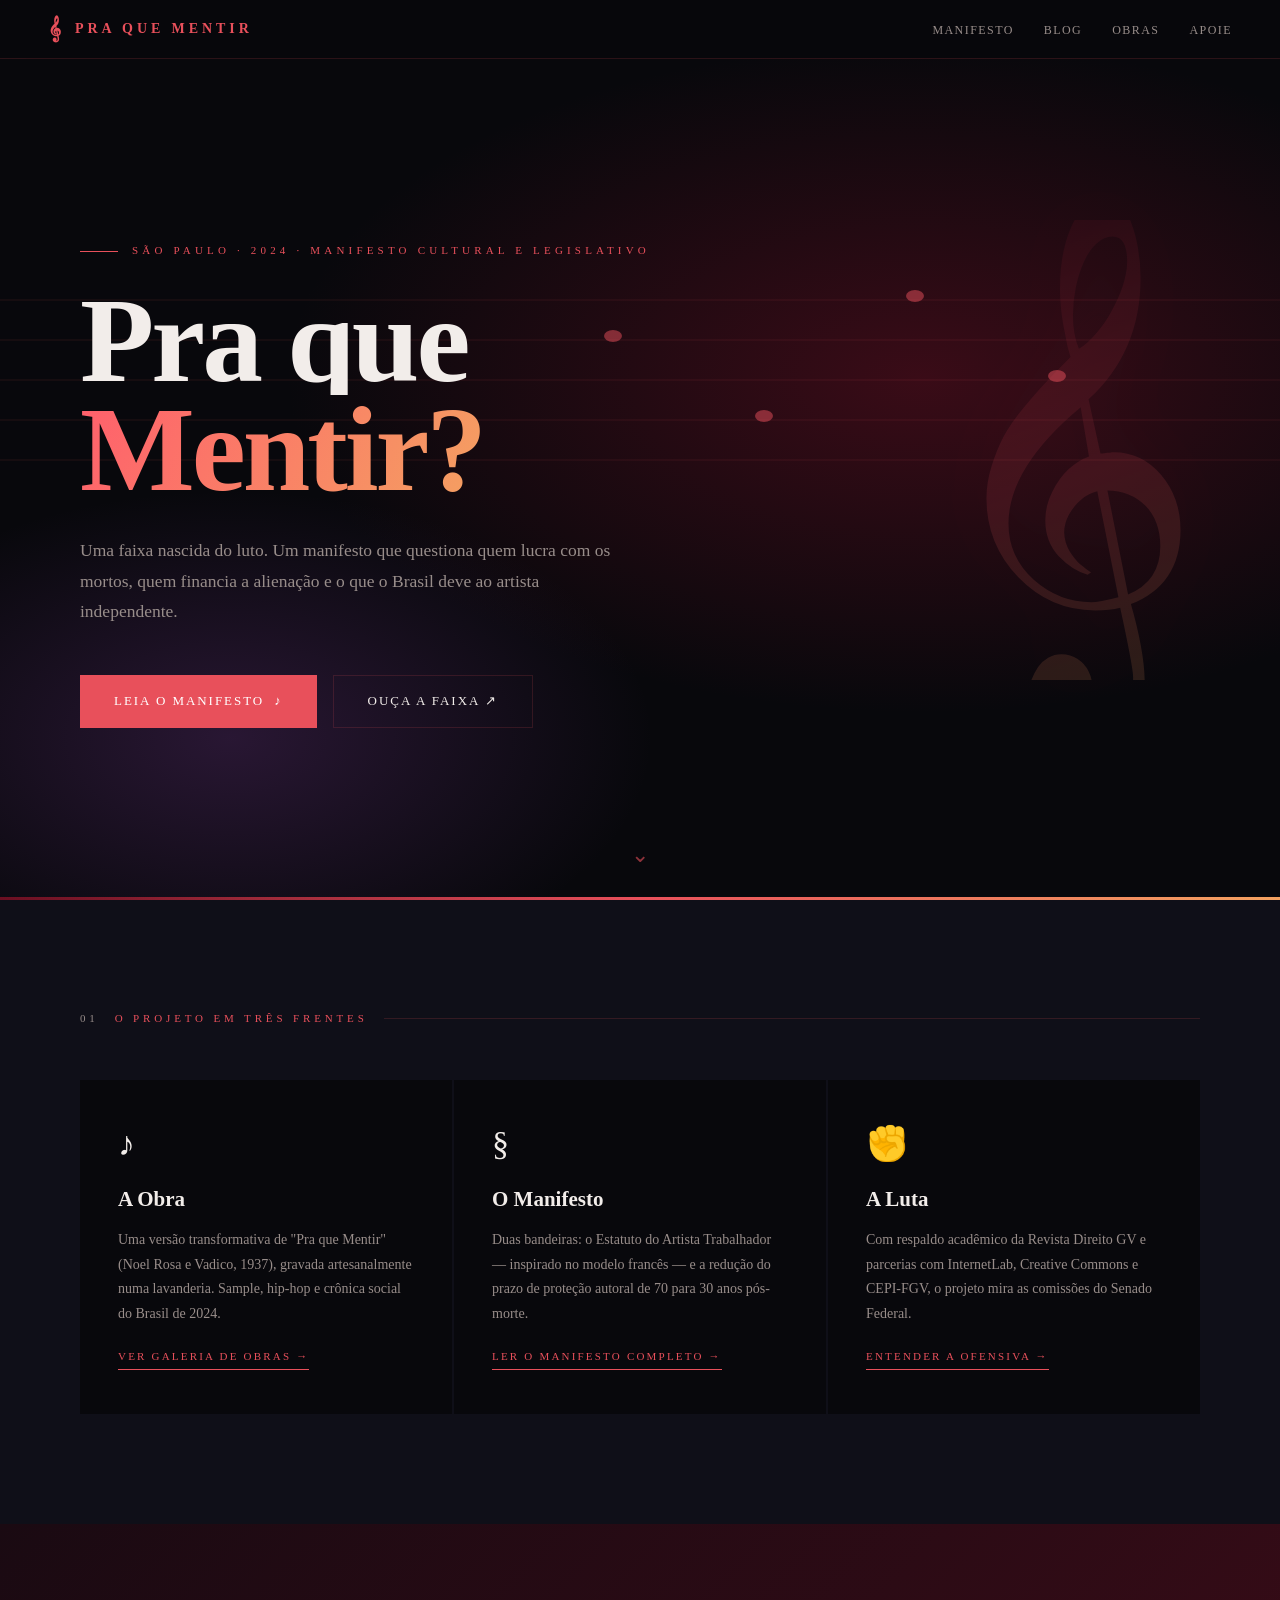
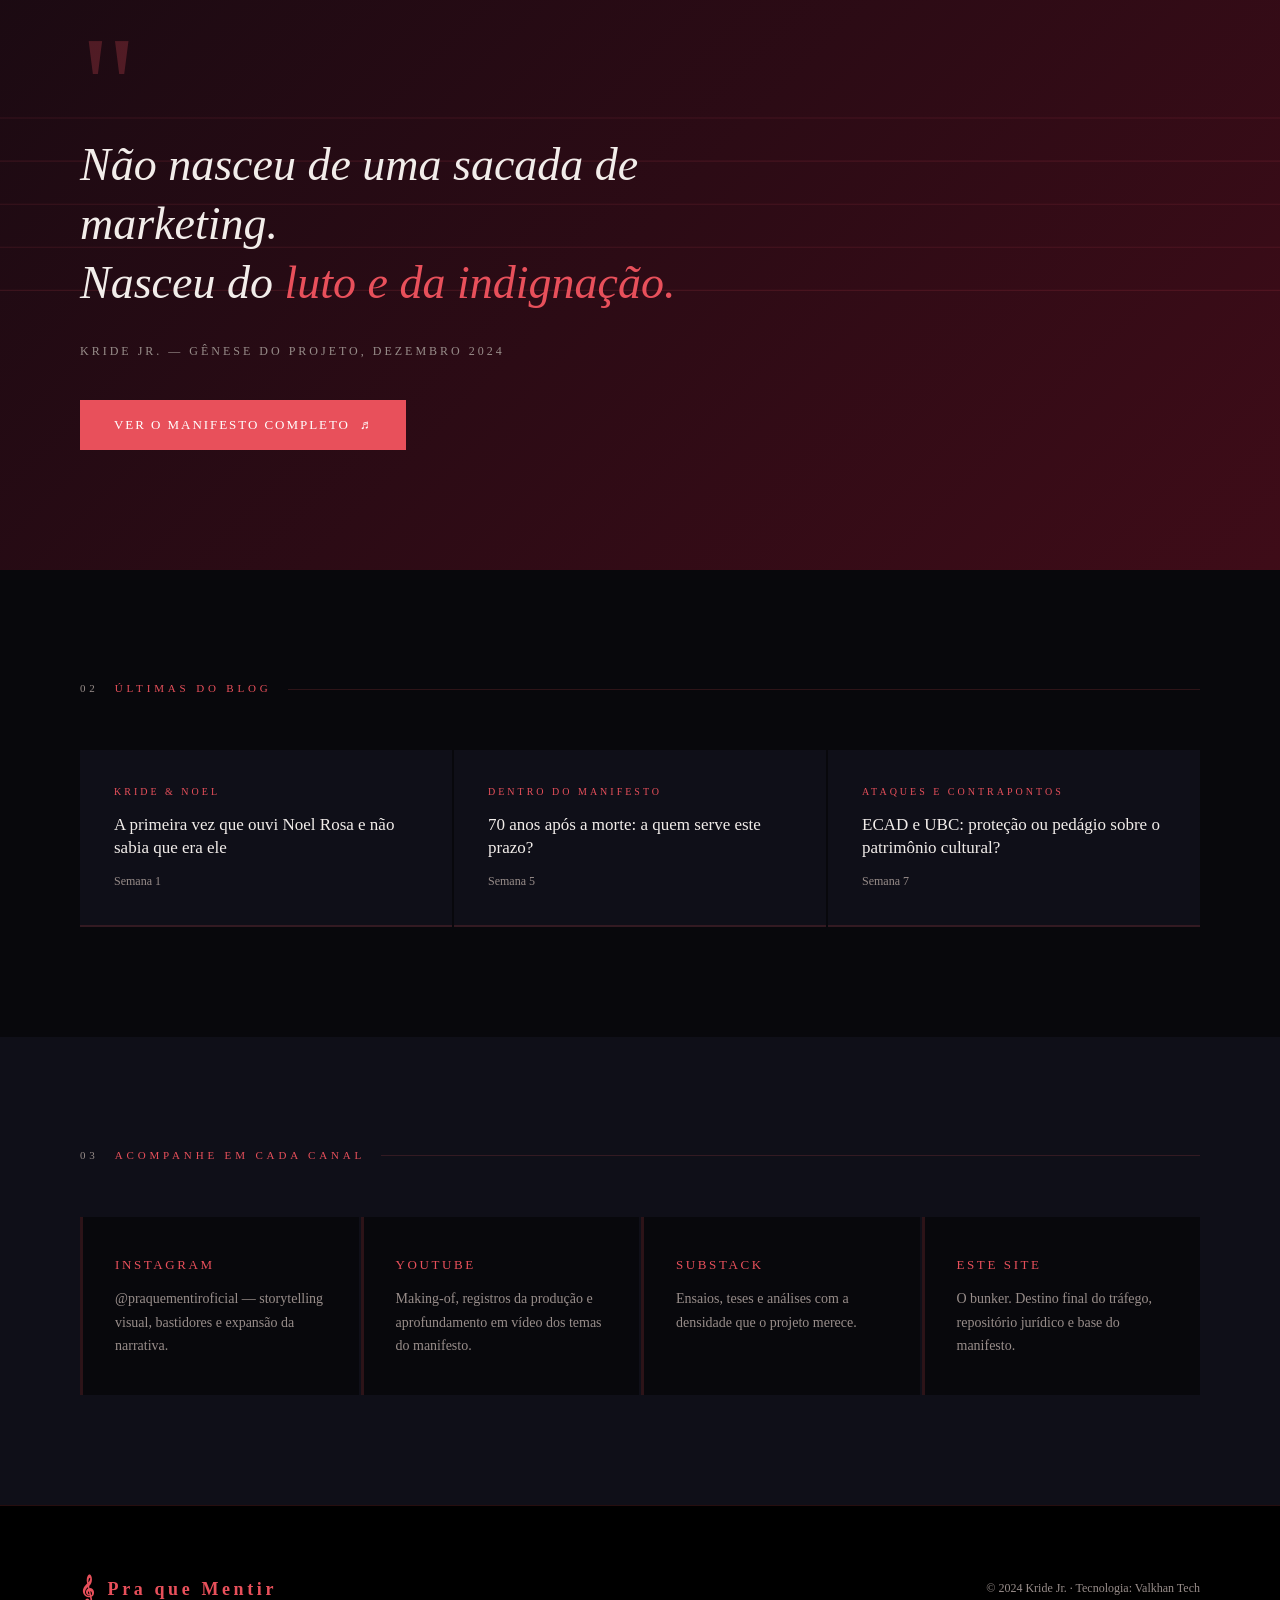
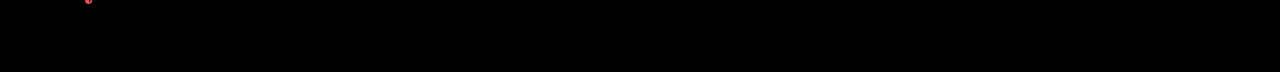
==== commit b17566bc: "V2" ====
--- a/index.html
+++ b/index.html
@@ -3,1109 +3,190 @@
 <head>
 <meta charset="UTF-8">
 <meta name="viewport" content="width=device-width, initial-scale=1.0">
-<title>Pra que Mentir — Manifesto</title>
-<style>
-  /* ════════════════════════════════════════════════════════
-     TOKENS
-  ════════════════════════════════════════════════════════ */
-  :root {
-    --bg:     #08080C;
-    --bg2:    #0F0F18;
-    --bg3:    #1A0A12;
-    --bordo:  #6B0F22;
-    --red:    #C0392B;
-    --rose:   #E8505B;
-    --rose-bright: #FF5E6C;
-    --amber:  #F4A261;
-    --violet: #7D3C98;
-    --teal:   #1ABC9C;
-    --text:   #F2EDEA;
-    --muted:  #988D8A;
-    --border: rgba(232,80,91,0.16);
-    --glow:   rgba(232,80,91,0.5);
-  }
+<title>Pra que Mentir — Manifesto Cultural e Legislativo de Kride Jr.</title>
 
-  *, *::before, *::after { box-sizing: border-box; margin: 0; padding: 0; }
-  html { scroll-behavior: smooth; }
-  body {
-    background: var(--bg);
-    color: var(--text);
-    font-family: Georgia, 'Times New Roman', serif;
-    font-size: 16px; line-height: 1.6;
-    overflow-x: hidden;
-  }
-  ::selection { background: var(--rose); color: #fff; }
+<!-- Performance: preconnect e dns-prefetch -->
+<link rel="preconnect" href="https://www.googletagmanager.com" crossorigin>
+<link rel="preconnect" href="https://www.google-analytics.com" crossorigin>
+<link rel="dns-prefetch" href="//www.googletagmanager.com">
+<link rel="dns-prefetch" href="//www.google-analytics.com">
+<link rel="dns-prefetch" href="//graph.facebook.com">
+<link rel="dns-prefetch" href="//www.instagram.com">
+<link rel="dns-prefetch" href="//www.youtube.com">
+<link rel="dns-prefetch" href="//open.spotify.com">
+<link rel="preload" href="css/main.css" as="style">
 
-  /* ════════════════════════════════════════════════════════
-     GLOBAL ANIMATION LAYER — floating notes + ambient
-  ════════════════════════════════════════════════════════ */
-  .ambient {
-    position: fixed; inset: 0; z-index: 1;
-    pointer-events: none; overflow: hidden;
-  }
-  .float-note {
-    position: absolute;
-    color: var(--rose);
-    opacity: 0;
-    font-size: 28px;
-    animation: floatUp linear infinite;
-    text-shadow: 0 0 18px var(--glow);
-    user-select: none;
-  }
-  @keyframes floatUp {
-    0%   { transform: translateX(110vw); opacity: 0; }
-    8%   { opacity: .55; }
-    92%  { opacity: .3; }
-    100% { transform: translateX(-10vw); opacity: 0; }
-  }
+<!-- Google Analytics 4 — substitua G-XXXXXXXXXX pelo Measurement ID real -->
+<script async src="https://www.googletagmanager.com/gtag/js?id=G-XXXXXXXXXX"></script>
 
-  /* respect reduced motion */
-  @media (prefers-reduced-motion: reduce) {
-    .float-note, .clef-draw path, .staff-line,
-    .hero-note-group, .hero-note-circle,
-    .reveal { animation: none !important; transition: none !important; }
-    .reveal { opacity: 1 !important; transform: none !important; }
-    .hero-note-group { opacity: 1 !important; }
-    .hero-note-circle { opacity: .5 !important; }
-  }
+<!-- SEO básico -->
+<meta name="description" content="Pra que Mentir é um manifesto cultural e legislativo de Kride Jr. — versão transformativa de Noel Rosa (1937), gravada artesanalmente numa lavanderia em São Paulo. Hip-hop, direito autoral e dignidade do artista independente.">
+<meta name="keywords" content="Kride Jr, Pra que Mentir, manifesto cultural, direito autoral, artista independente, São Paulo, hip-hop, Noel Rosa">
+<meta name="author" content="Kride Jr.">
+<meta name="robots" content="index, follow">
+<link rel="canonical" href="https://praquementir.com.br/">
 
-  /* ════════════════════════════════════════════════════════
-     DEMO TABS
-  ════════════════════════════════════════════════════════ */
-  .page-tabs {
-    position: fixed; top: 0; left: 0; right: 0; z-index: 500;
-    display: flex; background: #000;
-    border-bottom: 1px solid var(--rose);
-  }
-  .page-tab {
-    flex: 1; padding: 11px; cursor: pointer;
-    font-size: 10px; letter-spacing: .2em; text-transform: uppercase;
-    color: var(--muted); border: none; background: none;
-    font-family: Georgia, serif; transition: all .25s; position: relative;
-  }
-  .page-tab::after {
-    content:''; position:absolute; left:50%; bottom:0; width:0; height:2px;
-    background: var(--rose); transition: width .25s, left .25s;
-  }
-  .page-tab:hover { color: var(--rose); }
-  .page-tab.active { color: #fff; }
-  .page-tab.active::after { width:100%; left:0; }
+<!-- Open Graph -->
+<meta property="og:type" content="website">
+<meta property="og:title" content="Pra que Mentir — Manifesto Cultural e Legislativo">
+<meta property="og:description" content="Uma faixa nascida do luto. Um manifesto que questiona quem lucra com os mortos, quem financia a alienação e o que o Brasil deve ao artista independente.">
+<meta property="og:url" content="https://praquementir.com.br/">
+<meta property="og:locale" content="pt_BR">
+<meta property="og:site_name" content="Pra que Mentir">
 
-  /* ════════════════════════════════════════════════════════
-     NAV
-  ════════════════════════════════════════════════════════ */
-  nav {
-    position: fixed; top: 38px; left: 0; right: 0; z-index: 400;
-    display: flex; align-items: center; justify-content: space-between;
-    padding: 16px 48px;
-    background: rgba(8,8,12,0.7);
-    backdrop-filter: blur(14px);
-    border-bottom: 1px solid var(--border);
-    transition: padding .3s;
-  }
-  .nav-logo {
-    font-size: 14px; letter-spacing: .28em; text-transform: uppercase;
-    color: var(--rose); font-weight: bold;
-    display: flex; align-items: center; gap: 10px;
-  }
-  .nav-logo .clef-mini {
-    font-size: 22px; line-height: 1;
-    animation: pulse 3s ease-in-out infinite;
-  }
-  @keyframes pulse {
-    0%,100% { opacity: .8; transform: scale(1); }
-    50%     { opacity: 1; transform: scale(1.08); text-shadow: 0 0 12px var(--glow); }
-  }
-  .nav-links { display: flex; gap: 30px; list-style: none; }
-  .nav-links a {
-    color: var(--muted); text-decoration: none;
-    font-size: 12px; letter-spacing: .12em; text-transform: uppercase;
-    position: relative; transition: color .2s;
-  }
-  .nav-links a::after {
-    content:''; position:absolute; left:0; bottom:-4px; width:0; height:1px;
-    background: var(--rose); transition: width .25s;
-  }
-  .nav-links a:hover { color: var(--rose); }
-  .nav-links a:hover::after { width:100%; }
+<!-- Twitter Card -->
+<meta name="twitter:card" content="summary_large_image">
+<meta name="twitter:title" content="Pra que Mentir — Manifesto Cultural e Legislativo">
+<meta name="twitter:description" content="Uma faixa nascida do luto. Um manifesto que questiona quem lucra com os mortos, quem financia a alienação e o que o Brasil deve ao artista independente.">
 
-  /* ════════════════════════════════════════════════════════
-     PAGES
-  ════════════════════════════════════════════════════════ */
-  .page { display: none; position: relative; z-index: 2; }
-  .page.active { display: block; }
+<!-- GEO -->
+<meta name="geo.region" content="BR-SP">
+<meta name="geo.placename" content="São Paulo, Brasil">
+<meta name="geo.position" content="-23.5505;-46.6333">
+<meta name="ICBM" content="-23.5505, -46.6333">
 
-  /* ── Reveal on scroll ── */
-  .reveal {
-    opacity: 0; transform: translateY(34px);
-    transition: opacity .9s cubic-bezier(.2,.7,.2,1), transform .9s cubic-bezier(.2,.7,.2,1);
-  }
-  .reveal.in { opacity: 1; transform: none; }
-  .reveal.d1 { transition-delay: .08s; }
-  .reveal.d2 { transition-delay: .16s; }
-  .reveal.d3 { transition-delay: .24s; }
-  .reveal.d4 { transition-delay: .32s; }
+<link rel="stylesheet" href="css/main.css">
 
-  /* ════════════════════════════════════════════════════════
-     ANIMATED STAFF (pentagrama SVG)
-  ════════════════════════════════════════════════════════ */
-  .staff-svg { position: absolute; inset: 0; width: 100%; height: 100%;
-    pointer-events: none; z-index: 0; }
-  .staff-line {
-    stroke: var(--rose); stroke-width: 1; fill: none;
-    stroke-dasharray: 2000; stroke-dashoffset: 2000;
-    opacity: 0.13;
-    animation: drawStaff 3s ease forwards;
-  }
-  .staff-line.l2 { animation-delay: .2s; }
-  .staff-line.l3 { animation-delay: .4s; }
-  .staff-line.l4 { animation-delay: .6s; }
-  .staff-line.l5 { animation-delay: .8s; }
-  @keyframes drawStaff {
-    to { stroke-dashoffset: 0; }
-  }
-  .staff-note-svg {
-    fill: var(--rose); opacity: 0;
-    animation: notePop .5s ease forwards;
-  }
-  @keyframes notePop {
-    0% { opacity: 0; transform: scale(0); }
-    60% { opacity: .7; transform: scale(1.3); }
-    100% { opacity: .5; transform: scale(1); }
-  }
-  @keyframes notePulse {
-    0%   { transform: scale(1);   opacity: .5; }
-    35%  { transform: scale(1.7); opacity: 1;  filter: drop-shadow(0 0 6px var(--rose)); }
-    70%  { transform: scale(1);   opacity: .5; filter: none; }
-    100% { transform: scale(1);   opacity: .5; }
-  }
-  .staff-note-svg.pulsing {
-    animation: notePulse .75s ease forwards;
-  }
-
-  /* ── Hero notes: slide-in + sequential infinite pulse ── */
-  .hero-note-group {
-    position: absolute; opacity: 0;
-    animation: heroNoteEnter .9s cubic-bezier(.16,1,.3,1) forwards;
-  }
-  .hero-note-group.hn1 { animation-delay: .2s; }
-  .hero-note-group.hn2 { animation-delay: .55s; }
-  .hero-note-group.hn3 { animation-delay: .9s; }
-  .hero-note-group.hn4 { animation-delay: 1.25s; }
-  @keyframes heroNoteEnter {
-    from { transform: translateX(110vw); opacity: 0; }
-    to   { transform: translateX(0);    opacity: 1; }
-  }
-
-  /* Cycle = 4s: each note pulses 0.75s then 0.25s gap → next note */
-  .hero-note-circle {
-    display: block;
-    width: 18px; height: 12px;   /* oval: musical notehead proportions */
-    border-radius: 50%;
-    background: var(--rose);
-    opacity: .5;
-    transform-origin: center;
-  }
-  /* all start at 2.4s — after last note finishes entering (1.25+.9=2.15s + buffer) */
-  .hero-note-circle.hn1 { animation: heroNotePulse1 4s ease 2.4s infinite; }
-  .hero-note-circle.hn2 { animation: heroNotePulse2 4s ease 2.4s infinite; }
-  .hero-note-circle.hn3 { animation: heroNotePulse3 4s ease 2.4s infinite; }
-  .hero-note-circle.hn4 { animation: heroNotePulse4 4s ease 2.4s infinite; }
-
-  /* note1: pulse at 0%–18.75% of 4s cycle (0s–0.75s) */
-  @keyframes heroNotePulse1 {
-    0%      { transform: scale(1);   opacity: .5; filter: none; }
-    9.375%  { transform: scale(1.7); opacity: 1;  filter: drop-shadow(0 0 8px var(--rose)); }
-    18.75%, 100% { transform: scale(1); opacity: .5; filter: none; }
-  }
-  /* note2: pulse at 25%–43.75% (1s–1.75s) */
-  @keyframes heroNotePulse2 {
-    0%, 25%   { transform: scale(1);   opacity: .5; filter: none; }
-    34.375%   { transform: scale(1.7); opacity: 1;  filter: drop-shadow(0 0 8px var(--rose)); }
-    43.75%, 100% { transform: scale(1); opacity: .5; filter: none; }
-  }
-  /* note3: pulse at 50%–68.75% (2s–2.75s) */
-  @keyframes heroNotePulse3 {
-    0%, 50%   { transform: scale(1);   opacity: .5; filter: none; }
-    59.375%   { transform: scale(1.7); opacity: 1;  filter: drop-shadow(0 0 8px var(--rose)); }
-    68.75%, 100% { transform: scale(1); opacity: .5; filter: none; }
-  }
-  /* note4: pulse at 75%–93.75% (3s–3.75s) */
-  @keyframes heroNotePulse4 {
-    0%, 75%   { transform: scale(1);   opacity: .5; filter: none; }
-    84.375%   { transform: scale(1.7); opacity: 1;  filter: drop-shadow(0 0 8px var(--rose)); }
-    93.75%, 100% { transform: scale(1); opacity: .5; filter: none; }
-  }
-
-  /* ════════════════════════════════════════════════════════
-     HERO (Landing)
-  ════════════════════════════════════════════════════════ */
-  .hero {
-    position: relative; min-height: 100vh;
-    display: flex; flex-direction: column; justify-content: center; align-items: flex-start;
-    padding: 150px 80px 80px;
-    background:
-      radial-gradient(ellipse 80% 60% at 72% 42%, rgba(107,15,34,.5) 0%, transparent 62%),
-      radial-gradient(ellipse 60% 50% at 18% 82%, rgba(125,60,152,.28) 0%, transparent 55%),
-      var(--bg);
-    overflow: hidden;
-  }
-
-  /* giant animated treble clef */
-  .hero-clef {
-    position: absolute; right: 6%; top: 50%; transform: translateY(-50%);
-    font-size: 460px; line-height: 1; z-index: 0; user-select: none;
-    background: linear-gradient(160deg, var(--bordo), var(--rose) 55%, var(--amber));
-    -webkit-background-clip: text; background-clip: text;
-    -webkit-text-fill-color: transparent;
-    opacity: 0.14;
-    animation: clefFloat 9s ease-in-out infinite;
-    filter: drop-shadow(0 0 40px rgba(232,80,91,.3));
-  }
-  @keyframes clefFloat {
-    0%,100% { transform: translateY(-50%) rotate(-1deg); }
-    50%     { transform: translateY(-54%) rotate(1.5deg); }
-  }
-
-  .hero-eyebrow {
-    font-size: 11px; letter-spacing: .38em; text-transform: uppercase;
-    color: var(--rose); margin-bottom: 26px; position: relative; z-index: 2;
-    display: flex; align-items: center; gap: 14px;
-  }
-  .hero-eyebrow::before {
-    content:''; width: 38px; height: 1px; background: var(--rose);
-    animation: lineGrow 1.2s ease forwards; transform-origin: left;
-  }
-  @keyframes lineGrow { from { transform: scaleX(0);} to {transform: scaleX(1);} }
-
-  .hero-title {
-    font-size: clamp(56px, 9.5vw, 138px); font-weight: bold;
-    line-height: .9; letter-spacing: -.025em;
-    position: relative; z-index: 2; max-width: 820px;
-  }
-  .hero-title .l1 { display: block; overflow: hidden; }
-  .hero-title .l2 { display: block; overflow: hidden; }
-  .hero-title .l1 span, .hero-title .l2 span {
-    display: inline-block;
-    transform: translateY(110%);
-    animation: riseIn 1s cubic-bezier(.2,.8,.2,1) forwards;
-  }
-  .hero-title .l2 span { animation-delay: .12s; }
-  @keyframes riseIn { to { transform: translateY(0); } }
-  .hero-title em {
-    font-style: normal;
-    background: linear-gradient(120deg, var(--rose-bright), var(--amber));
-    -webkit-background-clip: text; background-clip: text;
-    -webkit-text-fill-color: transparent;
-    position: relative;
-  }
-
-  .hero-sub {
-    margin-top: 30px; max-width: 540px; font-size: 17.5px;
-    color: var(--muted); line-height: 1.75; position: relative; z-index: 2;
-  }
-  .hero-actions {
-    margin-top: 48px; display: flex; gap: 16px; flex-wrap: wrap;
-    position: relative; z-index: 2;
-  }
-  .btn-primary {
-    padding: 15px 34px; background: var(--rose); color: #fff;
-    border: none; cursor: pointer; font-family: Georgia, serif;
-    font-size: 13px; letter-spacing: .15em; text-transform: uppercase;
-    text-decoration: none; display: inline-flex; align-items: center; gap: 10px;
-    position: relative; overflow: hidden;
-    transition: transform .2s, box-shadow .3s;
-    box-shadow: 0 0 0 rgba(232,80,91,0);
-  }
-  .btn-primary::before {
-    content:''; position:absolute; inset:0;
-    background: linear-gradient(120deg, transparent, rgba(255,255,255,.25), transparent);
-    transform: translateX(-120%); transition: transform .5s;
-  }
-  .btn-primary:hover {
-    transform: translateY(-3px);
-    box-shadow: 0 12px 34px rgba(232,80,91,.4);
-  }
-  .btn-primary:hover::before { transform: translateX(120%); }
-  .btn-ghost {
-    padding: 15px 34px; background: transparent; color: var(--text);
-    border: 1px solid var(--border); cursor: pointer;
-    font-family: Georgia, serif; font-size: 13px; letter-spacing: .15em;
-    text-transform: uppercase; text-decoration: none;
-    display: inline-flex; align-items:center; gap: 8px;
-    transition: border-color .25s, color .25s, background .25s;
-  }
-  .btn-ghost:hover { border-color: var(--rose); color: var(--rose); background: rgba(232,80,91,.05); }
-
-  .hero-stripe {
-    position: absolute; left: 0; bottom: 0; width: 100%; height: 3px;
-    background: linear-gradient(90deg, var(--bordo), var(--rose), var(--amber), var(--violet), var(--bordo));
-    background-size: 200% 100%;
-    animation: stripeShift 6s linear infinite;
-    z-index: 2;
-  }
-  @keyframes stripeShift { to { background-position: 200% 0; } }
-
-  /* scroll cue */
-  .scroll-cue {
-    position: absolute; bottom: 28px; left: 50%; transform: translateX(-50%);
-    z-index: 2; font-size: 22px; color: var(--rose); opacity: .6;
-    animation: bob 1.8s ease-in-out infinite;
-  }
-  @keyframes bob { 0%,100%{transform:translate(-50%,0);} 50%{transform:translate(-50%,10px);} }
-
-  /* ════════════════════════════════════════════════════════
-     SECTION SHELL
-  ════════════════════════════════════════════════════════ */
-  .section-label {
-    font-size: 11px; letter-spacing: .35em; text-transform: uppercase;
-    color: var(--rose); margin-bottom: 52px;
-    display: flex; align-items: center; gap: 16px;
-  }
-  .section-label::after { content:''; flex:1; height:1px; background: var(--border); }
-  .section-label .num { color: var(--muted); }
-
-  /* Pills */
-  .pills-section { padding: 110px 80px; background: var(--bg2); position: relative; overflow: hidden; }
-  .pills-grid { display: grid; grid-template-columns: repeat(3,1fr); gap: 2px; position: relative; z-index: 2; }
-  .pill {
-    padding: 44px 38px; background: var(--bg);
-    border-top: 3px solid transparent; cursor: default;
-    position: relative; overflow: hidden;
-    transition: transform .3s, border-color .3s, box-shadow .3s;
-  }
-  .pill::after {
-    content:''; position:absolute; inset:0;
-    background: radial-gradient(circle at 50% 0%, rgba(232,80,91,.08), transparent 70%);
-    opacity:0; transition: opacity .3s;
-  }
-  .pill:hover { transform: translateY(-6px); border-top-color: var(--rose); box-shadow: 0 20px 40px rgba(0,0,0,.4); }
-  .pill:hover::after { opacity: 1; }
-  .pill:nth-child(2):hover { border-top-color: var(--amber); }
-  .pill:nth-child(3):hover { border-top-color: var(--violet); }
-  .pill-icon {
-    font-size: 34px; margin-bottom: 22px; display: block; line-height: 1;
-    transition: transform .4s;
-  }
-  .pill:hover .pill-icon { transform: scale(1.15) rotate(-6deg); }
-  .pill-title { font-size: 21px; font-weight: bold; margin-bottom: 12px; }
-  .pill-text { font-size: 14px; color: var(--muted); line-height: 1.75; }
-  .pill-cta {
-    display: inline-flex; align-items:center; gap:6px; margin-top: 22px;
-    font-size: 11px; letter-spacing: .2em; text-transform: uppercase;
-    color: var(--rose); text-decoration: none;
-    border-bottom: 1px solid var(--rose); padding-bottom: 3px;
-    transition: gap .25s;
-  }
-  .pill-cta:hover { gap: 12px; }
-
-  /* Quote strip */
-  .quote-strip {
-    padding: 120px 80px; position: relative; overflow: hidden;
-    background: linear-gradient(135deg, var(--bg3), rgba(107,15,34,.55));
-  }
-  .quote-inner { position: relative; z-index: 3; max-width: 760px; }
-  .quote-mark {
-    font-size: 140px; line-height: .6; color: var(--rose); opacity: .25;
-    font-family: Georgia, serif;
-  }
-  .quote-text {
-    font-size: clamp(24px, 3.6vw, 46px); font-style: italic;
-    line-height: 1.28; margin: 8px 0 30px;
-  }
-  .quote-text span { color: var(--rose); }
-  .quote-attr { font-size: 12px; letter-spacing: .25em; text-transform: uppercase; color: var(--muted); }
-
-  /* Blog preview */
-  .blog-preview { padding: 110px 80px; background: var(--bg); }
-  .posts-row { display: grid; grid-template-columns: repeat(3,1fr); gap: 2px; }
-  .post-card {
-    background: var(--bg2); padding: 34px;
-    border-bottom: 2px solid var(--border); cursor: pointer;
-    position: relative; overflow: hidden;
-    transition: transform .3s, border-color .3s;
-  }
-  .post-card::before {
-    content:'♪'; position:absolute; right:24px; top:24px; font-size:20px;
-    color: var(--rose); opacity:0; transform: translateY(-8px); transition: all .3s;
-  }
-  .post-card:hover { transform: translateY(-5px); border-bottom-color: var(--rose); }
-  .post-card:hover::before { opacity:.7; transform: translateY(0); }
-  .post-cat { font-size: 10px; letter-spacing: .3em; text-transform: uppercase; color: var(--rose); margin-bottom: 14px; }
-  .post-title { font-size: 17px; line-height: 1.35; margin-bottom: 12px; }
-  .post-date { font-size: 12px; color: var(--muted); }
-
-  /* Channels */
-  .channels-section { padding: 110px 80px; background: var(--bg2); }
-  .channels-row { display: grid; grid-template-columns: repeat(4,1fr); gap: 2px; }
-  .channel-card {
-    padding: 38px 32px; background: var(--bg);
-    border-left: 3px solid var(--border);
-    transition: border-color .25s, transform .25s;
-  }
-  .channel-card:hover { border-left-color: var(--rose); transform: translateX(4px); }
-  .channel-name { font-size: 13px; letter-spacing: .2em; text-transform: uppercase; color: var(--rose); margin-bottom: 12px; }
-  .channel-desc { font-size: 14px; color: var(--muted); line-height: 1.65; }
-
-  /* Footer */
-  footer {
-    padding: 64px 80px; background: #000; border-top: 1px solid var(--border);
-    display: flex; justify-content: space-between; align-items: center; position: relative; overflow: hidden;
-  }
-  .footer-logo { font-size: 18px; letter-spacing: .2em; color: var(--rose); font-weight: bold; display:flex; align-items:center; gap:10px; }
-  .footer-copy { font-size: 12px; color: var(--muted); }
-
-  /* ════════════════════════════════════════════════════════
-     MANIFESTO
-  ════════════════════════════════════════════════════════ */
-  .manifesto-hero {
-    position: relative; min-height: 72vh;
-    display: flex; flex-direction: column; justify-content: flex-end;
-    padding: 160px 80px 80px; overflow: hidden;
-    background:
-      radial-gradient(ellipse 70% 60% at 28% 64%, rgba(107,15,34,.7) 0%, transparent 60%),
-      radial-gradient(ellipse 50% 50% at 82% 22%, rgba(125,60,152,.32) 0%, transparent 50%),
-      var(--bg);
-  }
-  .manifesto-hero-label { font-size: 11px; letter-spacing: .4em; text-transform: uppercase; color: var(--rose); margin-bottom: 20px; position: relative; z-index: 3; }
-  .manifesto-hero-title { font-size: clamp(46px,7.5vw,104px); font-weight: bold; line-height: .88; letter-spacing: -.02em; max-width: 760px; position: relative; z-index: 3; }
-  .manifesto-hero-sub { margin-top: 26px; max-width: 500px; font-size: 16px; color: var(--muted); position: relative; z-index: 3; }
-  .manifesto-stripe { position: absolute; left:0; bottom:0; width:100%; height:3px;
-    background: linear-gradient(90deg,var(--violet),var(--rose),var(--amber)); background-size: 200% 100%; animation: stripeShift 6s linear infinite; z-index: 3; }
-
-  .manifesto-layout { display: grid; grid-template-columns: 250px 1fr; }
-  .manifesto-nav {
-    background: var(--bg2); padding: 60px 30px;
-    border-right: 1px solid var(--border);
-    position: sticky; top: 86px; height: calc(100vh - 86px); overflow-y: auto;
-        display: flex;
-    flex-direction: column;
-    justify-content: start;
-  }
-  .manifesto-nav-label { font-size: 10px; letter-spacing: .35em; text-transform: uppercase; color: var(--muted); margin-bottom: 26px; }
-  .manifesto-nav-item {
-    display: flex; align-items:center; gap:10px; padding: 11px 0;
-    font-size: 13px; color: var(--muted); text-decoration: none;
-    border-bottom: 1px solid rgba(255,255,255,.04);
-    transition: color .25s, padding-left .25s;
-  }
-  .manifesto-nav-item .dot { width:6px; height:6px; border-radius:50%; background: var(--border); transition: background .25s, box-shadow .25s; flex-shrink:0; }
-  .manifesto-nav-item:hover, .manifesto-nav-item.active { color: var(--rose); padding-left: 8px; }
-  .manifesto-nav-item.active .dot { background: var(--rose); box-shadow: 0 0 10px var(--glow); }
-
-  .manifesto-content { padding: 64px 76px 110px; }
-  .manifesto-section { margin-bottom: 100px; padding-top: 26px; border-top: 1px solid var(--border); position: relative; }
-  .manifesto-section:first-child { border-top: none; }
-  .msec-number { font-size: 80px; font-weight: bold; line-height: 1; color: rgba(232,80,91,.1); letter-spacing: -.03em; margin-bottom: -18px; }
-  .msec-title { font-size: clamp(28px,3.2vw,44px); font-weight: bold; line-height: 1.08; margin-bottom: 30px; }
-  .msec-body { font-size: 16px; color: #CBC3BF; line-height: 1.85; max-width: 660px; }
-  .msec-body p + p { margin-top: 20px; }
-  .msec-highlight {
-    margin: 38px 0; padding: 30px 38px; border-left: 4px solid var(--rose);
-    background: rgba(232,80,91,.06); font-size: 18px; font-style: italic;
-    color: var(--text); line-height: 1.5; position: relative;
-  }
-  .msec-highlight::before {
-    content:'♬'; position:absolute; right: 26px; top: 50%; transform: translateY(-50%);
-    font-size: 38px; color: var(--rose); opacity: .2;
-  }
-  .msec-tags { display: flex; gap: 8px; flex-wrap: wrap; margin-top: 32px; }
-  .msec-tag { padding: 6px 14px; font-size: 11px; letter-spacing: .15em; text-transform: uppercase; border: 1px solid var(--border); color: var(--muted); transition: all .25s; cursor: default; }
-  .msec-tag:hover { border-color: var(--rose); color: var(--rose); }
-  .msec-tag.red { border-color: var(--rose); color: var(--rose); }
-  .msec-tag.amber { border-color: var(--amber); color: var(--amber); }
-  .msec-tag.violet { border-color: var(--violet); color: var(--violet); }
-
-  .flags-grid { display: grid; grid-template-columns: 1fr 1fr; gap: 2px; margin: 38px 0; }
-  .flag-card { padding: 34px; background: var(--bg2); border-top: 4px solid var(--rose); position: relative; overflow: hidden; transition: transform .3s; }
-  .flag-card:hover { transform: translateY(-4px); }
-  .flag-card:nth-child(2) { border-top-color: var(--violet); }
-  .flag-num { font-size: 60px; font-weight: bold; color: rgba(255,255,255,.05); line-height: 1; position: absolute; right: 22px; bottom: 14px; }
-  .flag-title { font-size: 15px; font-weight: bold; margin-bottom: 12px; }
-  .flag-desc { font-size: 13px; color: var(--muted); line-height: 1.65; }
-
-  .arbix-table { width: 100%; border-collapse: collapse; margin-top: 28px; }
-  .arbix-table th { text-align: left; padding: 12px 16px; font-size: 10px; letter-spacing: .25em; text-transform: uppercase; color: var(--rose); border-bottom: 1px solid var(--border); }
-  .arbix-table td { padding: 16px; font-size: 14px; color: var(--muted); border-bottom: 1px solid rgba(255,255,255,.04); vertical-align: top; line-height: 1.55; transition: background .2s; }
-  .arbix-table td:first-child { color: var(--text); font-weight: bold; }
-  .arbix-table tr:hover td { background: rgba(232,80,91,.05); }
-
-  .leg-compare { display: grid; grid-template-columns: 1fr 1fr; gap: 2px; margin-top: 28px; }
-  .leg-col { padding: 34px; background: var(--bg2); }
-  .leg-col-title { font-size: 11px; letter-spacing: .3em; text-transform: uppercase; margin-bottom: 22px; padding-bottom: 12px; border-bottom: 1px solid var(--border); }
-  .leg-col:first-child .leg-col-title { color: var(--rose); }
-  .leg-col:last-child .leg-col-title { color: var(--teal); }
-  .leg-item { margin-bottom: 18px; }
-  .leg-item-title { font-size: 13px; font-weight: bold; margin-bottom: 4px; }
-  .leg-item-desc { font-size: 13px; color: var(--muted); line-height: 1.5; }
-
-  /* ════════════════════════════════════════════════════════
-     GALLERY
-  ════════════════════════════════════════════════════════ */
-  .gallery-hero {
-    position: relative; padding: 160px 80px 60px; overflow: hidden;
-    background: radial-gradient(ellipse 60% 60% at 62% 32%, rgba(107,15,34,.5) 0%, transparent 60%), var(--bg);
-  }
-  .gallery-hero-label { font-size: 11px; letter-spacing: .4em; text-transform: uppercase; color: var(--amber); margin-bottom: 16px; position: relative; z-index: 3; }
-  .gallery-hero-title { font-size: clamp(42px,6.5vw,88px); font-weight: bold; line-height: .9; letter-spacing: -.02em; position: relative; z-index: 3; }
-  .gallery-hero-sub { margin-top: 22px; font-size: 16px; color: var(--muted); max-width: 520px; position: relative; z-index: 3; }
-
-  .gallery-filters { padding: 30px 80px; background: var(--bg2); display: flex; gap: 8px; flex-wrap: wrap; border-bottom: 1px solid var(--border); position: sticky; top: 86px; z-index: 50; backdrop-filter: blur(10px); }
-  .filter-btn { padding: 8px 20px; background: transparent; border: 1px solid var(--border); color: var(--muted); font-size: 11px; letter-spacing: .2em; text-transform: uppercase; cursor: pointer; font-family: Georgia, serif; transition: all .25s; }
-  .filter-btn:hover, .filter-btn.active { border-color: var(--rose); color: var(--rose); background: rgba(232,80,91,.07); }
-
-  .gallery-featured { padding: 60px 80px 0; background: var(--bg); }
-  .featured-card { display: grid; grid-template-columns: 1.25fr 1fr; background: var(--bg2); overflow: hidden; cursor: pointer; position: relative; }
-  .featured-card:hover .featured-cover-art { transform: scale(1.08) rotate(4deg); }
-  .featured-cover { aspect-ratio: 16/9; display: flex; align-items: center; justify-content: center; position: relative; overflow: hidden;
-    background: linear-gradient(135deg, var(--bg3) 0%, rgba(107,15,34,.85) 42%, rgba(125,60,152,.45) 100%); }
-  .featured-cover-art { font-size: 150px; opacity: .18; user-select: none; transition: transform .6s cubic-bezier(.2,.8,.2,1); }
-  /* animated mini staff inside featured cover */
-  .featured-cover svg.mini-staff { position: absolute; inset: 0; width: 100%; height: 100%; opacity: .25; }
-  .featured-cover-badge { position: absolute; top: 20px; left: 20px; padding: 6px 14px; background: var(--rose); font-size: 10px; letter-spacing: .25em; text-transform: uppercase; font-weight: bold; z-index: 2; }
-  .featured-info { padding: 50px 46px; display: flex; flex-direction: column; justify-content: center; }
-  .featured-cat { font-size: 10px; letter-spacing: .35em; text-transform: uppercase; color: var(--amber); margin-bottom: 16px; }
-  .featured-title { font-size: clamp(26px,3vw,42px); font-weight: bold; line-height: 1.08; margin-bottom: 16px; }
-  .featured-meta { font-size: 12px; color: var(--muted); margin-bottom: 20px; display: flex; gap: 20px; flex-wrap: wrap; }
-  .featured-desc { font-size: 14px; color: var(--muted); line-height: 1.7; max-width: 400px; margin-bottom: 30px; }
-  .featured-credits { margin-bottom: 30px; }
-  .featured-credits-label { font-size: 10px; letter-spacing: .25em; text-transform: uppercase; color: var(--muted); margin-bottom: 10px; }
-  .credit-tag { display: inline-block; margin: 3px 4px 3px 0; padding: 4px 12px; border: 1px solid var(--border); font-size: 11px; color: var(--muted); }
-
-  .gallery-section { padding: 50px 80px 0; }
-  .gallery-section-label { font-size: 11px; letter-spacing: .35em; text-transform: uppercase; color: var(--rose); margin-bottom: 24px; display: flex; align-items: center; gap: 16px; }
-  .gallery-section-label::after { content:''; flex:1; height:1px; background: var(--border); }
-  .netflix-row { display: grid; grid-template-columns: repeat(4,1fr); gap: 6px; }
-  .netflix-card { position: relative; cursor: pointer; overflow: hidden; transition: transform .3s cubic-bezier(.2,.8,.2,1); }
-  .netflix-card:hover { transform: scale(1.05); z-index: 10; }
-  .netflix-cover { aspect-ratio: 2/3; display: flex; align-items: center; justify-content: center; position: relative; overflow: hidden; }
-  .netflix-cover::after {
-    content:''; position:absolute; inset:0;
-    background: repeating-linear-gradient(to bottom, transparent 0 13px, rgba(255,255,255,.05) 13px 14px);
-    opacity:.4;
-  }
-  .nc-1 { background: linear-gradient(160deg,#3D0B1A,#8B1A2F 60%,#C0392B); }
-  .nc-2 { background: linear-gradient(160deg,#1A0A2E,#4A1A6B 60%,#7D3C98); }
-  .nc-3 { background: linear-gradient(160deg,#0A1A1A,#0D4A3A 60%,#1ABC9C); }
-  .nc-4 { background: linear-gradient(160deg,#1A1000,#5C3800 60%,#F4A261); }
-  .nc-5 { background: linear-gradient(160deg,#1A0510,#6B0F22 60%,#E8505B); }
-  .nc-6 { background: linear-gradient(160deg,#0A0A1A,#1A1A4A 60%,#4A90E2); }
-  .nc-7 { background: linear-gradient(160deg,#1A1000,#3D2B00 60%,#C0932B); }
-  .nc-8 { background: linear-gradient(160deg,#0A1A10,#1A4A2A 60%,#2ECC71); }
-  .netflix-cover-icon { font-size: 60px; opacity: .22; user-select: none; z-index: 1; transition: transform .4s, opacity .4s; }
-  .netflix-card:hover .netflix-cover-icon { transform: scale(1.25) translateY(-6px); opacity: .4; }
-  .netflix-cover-year { position: absolute; bottom: 10px; left: 12px; font-size: 10px; letter-spacing: .2em; color: rgba(255,255,255,.45); z-index: 2; }
-  .netflix-overlay { position: absolute; inset: 0; background: linear-gradient(to top, rgba(0,0,0,.85) 0%, transparent 55%); opacity: 0; transition: opacity .3s; display: flex; flex-direction: column; justify-content: flex-end; padding: 16px; z-index: 2; }
-  .netflix-card:hover .netflix-overlay { opacity: 1; }
-  .overlay-title { font-size: 14px; font-weight: bold; margin-bottom: 4px; transform: translateY(8px); transition: transform .3s; }
-  .netflix-card:hover .overlay-title { transform: translateY(0); }
-  .overlay-cat { font-size: 10px; letter-spacing: .2em; text-transform: uppercase; color: var(--rose); transform: translateY(8px); transition: transform .3s .05s; }
-  .netflix-card:hover .overlay-cat { transform: translateY(0); }
-  .netflix-info { padding: 12px 0; }
-  .ni-title { font-size: 14px; font-weight: bold; margin-bottom: 4px; line-height: 1.2; }
-  .ni-meta { font-size: 11px; color: var(--muted); }
-  .gallery-end { padding: 80px; }
-
-  /* ════════════════════════════════════════════════════════
-     RESPONSIVE
-  ════════════════════════════════════════════════════════ */
-  @media (max-width: 860px) {
-    nav { padding: 14px 22px; }
-    .nav-links { display: none; }
-    .hero, .pills-section, .quote-strip, .blog-preview, .channels-section, footer,
-    .manifesto-hero, .manifesto-content, .gallery-hero, .gallery-filters,
-    .gallery-featured, .gallery-section, .gallery-end { padding-left: 22px; padding-right: 22px; }
-    .pills-grid, .posts-row, .channels-row, .netflix-row { grid-template-columns: 1fr; }
-    .flags-grid, .leg-compare, .featured-card { grid-template-columns: 1fr; }
-    .hero-clef { font-size: 220px; right: auto; left: -15px; opacity: .08; }
-    .manifesto-layout { grid-template-columns: 1fr; }
-    .manifesto-nav { display: none; }
-    .gallery-filters { position: static; }
-  }
-</style>
+<script type="application/ld+json">
+{
+  "@context": "https://schema.org",
+  "@type": "WebSite",
+  "name": "Pra que Mentir",
+  "url": "https://praquementir.com.br",
+  "description": "Manifesto cultural e legislativo de Kride Jr. — versão transformativa de Noel Rosa e Vadico (1937), hip-hop, direito autoral e artista independente.",
+  "author": { "@type": "Person", "name": "Kride Jr." },
+  "inLanguage": "pt-BR"
+}
+</script>
+<script type="application/ld+json">
+{
+  "@context": "https://schema.org",
+  "@type": "MusicComposition",
+  "name": "Pra que Mentir",
+  "composer": [
+    {"@type": "Person", "name": "Noel Rosa"},
+    {"@type": "Person", "name": "Vadico"}
+  ],
+  "lyricist": {"@type": "Person", "name": "Kride Jr."},
+  "dateCreated": "2024",
+  "inLanguage": "pt-BR",
+  "genre": "Hip-Hop",
+  "description": "Versão transformativa de Pra que Mentir (1937), gravada artesanalmente em lavanderia."
+}
+</script>
 </head>
 <body>
 
 <!-- AMBIENT FLOATING NOTES -->
 <div class="ambient" id="ambient"></div>
 
-<!-- DEMO TABS -->
-<div class="page-tabs">
-  <button class="page-tab active" onclick="showPage('landing', this)">Landing Page</button>
-  <button class="page-tab" onclick="showPage('manifesto', this)">Manifesto</button>
-  <button class="page-tab" onclick="showPage('gallery', this)">Galeria</button>
-</div>
+<nav>
+  <a href="index.html" class="nav-logo"><span class="clef-mini">𝄞</span> Pra que Mentir</a>
+  <ul class="nav-links">
+    <li><a href="manifesto.html">Manifesto</a></li>
+    <li><a href="#">Blog</a></li>
+    <li><a href="galeria.html">Obras</a></li>
+    <li><a href="#" data-vlk-click="cta_nav_apoie_stone" data-vlk-category="nav">Apoie</a></li>
+  </ul>
+</nav>
 
-<!-- ════════════════════════════════════════════════════════
-     LANDING
-════════════════════════════════════════════════════════ -->
-<div class="page active" id="page-landing">
+<section class="hero">
+  <!-- animated staff -->
+  <svg class="staff-svg" preserveAspectRatio="none" viewBox="0 0 1440 900">
+    <line class="staff-line l1" x1="0" y1="300" x2="1440" y2="300"/>
+    <line class="staff-line l2" x1="0" y1="340" x2="1440" y2="340"/>
+    <line class="staff-line l3" x1="0" y1="380" x2="1440" y2="380"/>
+    <line class="staff-line l4" x1="0" y1="420" x2="1440" y2="420"/>
+    <line class="staff-line l5" x1="0" y1="460" x2="1440" y2="460"/>
+  </svg>
+  <div class="hero-clef">𝄞</div>
 
-  <nav>
-    <div class="nav-logo"><span class="clef-mini">𝄞</span> Pra que Mentir</div>
-    <ul class="nav-links">
-      <li><a href="#">Manifesto</a></li>
-      <li><a href="#">Blog</a></li>
-      <li><a href="#">Obras</a></li>
-      <li><a href="#">Apoie</a></li>
-    </ul>
-  </nav>
+  <!-- hero notes: posicionadas via CSS (top/left definidos em hero.less) -->
+  <div class="hero-note-group hn1"><div class="hero-note-circle hn1"></div></div>
+  <div class="hero-note-group hn2"><div class="hero-note-circle hn2"></div></div>
+  <div class="hero-note-group hn3"><div class="hero-note-circle hn3"></div></div>
+  <div class="hero-note-group hn4"><div class="hero-note-circle hn4"></div></div>
 
-  <section class="hero">
-    <!-- animated staff -->
-    <svg class="staff-svg" preserveAspectRatio="none" viewBox="0 0 1440 900">
-      <line class="staff-line l1" x1="0" y1="300" x2="1440" y2="300"/>
-      <line class="staff-line l2" x1="0" y1="340" x2="1440" y2="340"/>
-      <line class="staff-line l3" x1="0" y1="380" x2="1440" y2="380"/>
-      <line class="staff-line l4" x1="0" y1="420" x2="1440" y2="420"/>
-      <line class="staff-line l5" x1="0" y1="460" x2="1440" y2="460"/>
-    </svg>
-    <div class="hero-clef">𝄞</div>
+  <div class="hero-eyebrow">São Paulo · 2024 · Manifesto Cultural e Legislativo</div>
+  <h1 class="hero-title">
+    <span class="l1"><span>Pra que</span></span>
+    <span class="l2"><span><em>Mentir?</em></span></span>
+  </h1>
+  <p class="hero-sub">Uma faixa nascida do luto. Um manifesto que questiona quem lucra com os mortos, quem financia a alienação e o que o Brasil deve ao artista independente.</p>
+  <div class="hero-actions">
+    <a href="manifesto.html" class="btn-primary" data-vlk-click="cta_hero_manifesto" data-vlk-category="hero">Leia o Manifesto <span>♪</span></a>
+    <a href="#" class="btn-ghost" data-vlk-click="cta_hero_ouvir_faixa" data-vlk-category="hero">Ouça a Faixa ↗</a>
+  </div>
+  <div class="scroll-cue">⌄</div>
+  <div class="hero-stripe"></div>
+</section>
 
-    <!-- hero notes: positioned as % of hero to align with staff lines -->
-    <!-- staff y=340/900=37.8%  y=420/900=46.7%  y=300/900=33.3%  y=380/900=42.2% -->
-    <div class="hero-note-group hn1" style="top:37.8%; left:47.2%"><div class="hero-note-circle hn1"></div></div>
-    <div class="hero-note-group hn2" style="top:46.7%; left:59%"><div class="hero-note-circle hn2"></div></div>
-    <div class="hero-note-group hn3" style="top:33.3%; left:70.8%"><div class="hero-note-circle hn3"></div></div>
-    <div class="hero-note-group hn4" style="top:42.2%; left:81.9%"><div class="hero-note-circle hn4"></div></div>
-
-    <div class="hero-eyebrow">São Paulo · 2024 · Manifesto Cultural e Legislativo</div>
-    <h1 class="hero-title">
-      <span class="l1"><span>Pra que</span></span>
-      <span class="l2"><span><em>Mentir?</em></span></span>
-    </h1>
-    <p class="hero-sub">Uma faixa nascida do luto. Um manifesto que questiona quem lucra com os mortos, quem financia a alienação e o que o Brasil deve ao artista independente.</p>
-    <div class="hero-actions">
-      <a href="#" class="btn-primary">Leia o Manifesto <span>♪</span></a>
-      <a href="#" class="btn-ghost">Ouça a Faixa ↗</a>
+<section class="pills-section">
+  <div class="section-label reveal"><span class="num">01</span> O projeto em três frentes</div>
+  <div class="pills-grid">
+    <div class="pill reveal d1">
+      <span class="pill-icon">♪</span>
+      <div class="pill-title">A Obra</div>
+      <p class="pill-text">Uma versão transformativa de "Pra que Mentir" (Noel Rosa e Vadico, 1937), gravada artesanalmente numa lavanderia. Sample, hip-hop e crônica social do Brasil de 2024.</p>
+      <a href="galeria.html" class="pill-cta" data-vlk-click="cta_pills_galeria" data-vlk-category="pills">Ver galeria de obras →</a>
     </div>
-    <div class="scroll-cue">⌄</div>
-    <div class="hero-stripe"></div>
-  </section>
-
-  <section class="pills-section">
-    <div class="section-label reveal"><span class="num">01</span> O projeto em três frentes</div>
-    <div class="pills-grid">
-      <div class="pill reveal d1">
-        <span class="pill-icon">♪</span>
-        <div class="pill-title">A Obra</div>
-        <p class="pill-text">Uma versão transformativa de "Pra que Mentir" (Noel Rosa e Vadico, 1937), gravada artesanalmente numa lavanderia. Sample, hip-hop e crônica social do Brasil de 2024.</p>
-        <a href="#" class="pill-cta">Ver galeria de obras →</a>
-      </div>
-      <div class="pill reveal d2">
-        <span class="pill-icon">§</span>
-        <div class="pill-title">O Manifesto</div>
-        <p class="pill-text">Duas bandeiras: o Estatuto do Artista Trabalhador — inspirado no modelo francês — e a redução do prazo de proteção autoral de 70 para 30 anos pós-morte.</p>
-        <a href="#" class="pill-cta">Ler o manifesto completo →</a>
-      </div>
-      <div class="pill reveal d3">
-        <span class="pill-icon">✊</span>
-        <div class="pill-title">A Luta</div>
-        <p class="pill-text">Com respaldo acadêmico da Revista Direito GV e parcerias com InternetLab, Creative Commons e CEPI-FGV, o projeto mira as comissões do Senado Federal.</p>
-        <a href="#" class="pill-cta">Entender a ofensiva →</a>
-      </div>
+    <div class="pill reveal d2">
+      <span class="pill-icon">§</span>
+      <div class="pill-title">O Manifesto</div>
+      <p class="pill-text">Duas bandeiras: o Estatuto do Artista Trabalhador — inspirado no modelo francês — e a redução do prazo de proteção autoral de 70 para 30 anos pós-morte.</p>
+      <a href="manifesto.html" class="pill-cta" data-vlk-click="cta_pills_manifesto" data-vlk-category="pills">Ler o manifesto completo →</a>
     </div>
-  </section>
-
-  <section class="quote-strip">
-    <svg class="staff-svg" preserveAspectRatio="none" viewBox="0 0 1440 600">
-      <line class="staff-line l1" x1="0" y1="180" x2="1440" y2="180"/>
-      <line class="staff-line l2" x1="0" y1="220" x2="1440" y2="220"/>
-      <line class="staff-line l3" x1="0" y1="260" x2="1440" y2="260"/>
-      <line class="staff-line l4" x1="0" y1="300" x2="1440" y2="300"/>
-      <line class="staff-line l5" x1="0" y1="340" x2="1440" y2="340"/>
-    </svg>
-    <div class="quote-inner reveal">
-      <div class="quote-mark">"</div>
-      <p class="quote-text">Não nasceu de uma sacada de marketing.<br>Nasceu do <span>luto e da indignação.</span></p>
-      <p class="quote-attr">Kride Jr. — Gênese do projeto, Dezembro 2024</p>
-      <div style="margin-top:38px;"><a href="#" class="btn-primary">Ver o manifesto completo <span>♬</span></a></div>
-    </div>
-  </section>
-
-  <section class="blog-preview">
-    <div class="section-label reveal"><span class="num">02</span> Últimas do blog</div>
-    <div class="posts-row">
-      <div class="post-card reveal d1"><div class="post-cat">Kride &amp; Noel</div><div class="post-title">A primeira vez que ouvi Noel Rosa e não sabia que era ele</div><div class="post-date">Semana 1</div></div>
-      <div class="post-card reveal d2"><div class="post-cat">Dentro do Manifesto</div><div class="post-title">70 anos após a morte: a quem serve este prazo?</div><div class="post-date">Semana 5</div></div>
-      <div class="post-card reveal d3"><div class="post-cat">Ataques e Contrapontos</div><div class="post-title">ECAD e UBC: proteção ou pedágio sobre o patrimônio cultural?</div><div class="post-date">Semana 7</div></div>
-    </div>
-  </section>
-
-  <section class="channels-section">
-    <div class="section-label reveal"><span class="num">03</span> Acompanhe em cada canal</div>
-    <div class="channels-row">
-      <div class="channel-card reveal d1"><div class="channel-name">Instagram</div><div class="channel-desc">@praquementiroficial — storytelling visual, bastidores e expansão da narrativa.</div></div>
-      <div class="channel-card reveal d2"><div class="channel-name">YouTube</div><div class="channel-desc">Making-of, registros da produção e aprofundamento em vídeo dos temas do manifesto.</div></div>
-      <div class="channel-card reveal d3"><div class="channel-name">Substack</div><div class="channel-desc">Ensaios, teses e análises com a densidade que o projeto merece.</div></div>
-      <div class="channel-card reveal d4"><div class="channel-name">Este site</div><div class="channel-desc">O bunker. Destino final do tráfego, repositório jurídico e base do manifesto.</div></div>
-    </div>
-  </section>
-
-  <footer>
-    <div class="footer-logo"><span style="font-size:24px">𝄞</span> Pra que Mentir</div>
-    <div class="footer-copy">© 2024 Kride Jr. · Tecnologia: Valkhan Tech</div>
-  </footer>
-</div>
-
-<!-- ════════════════════════════════════════════════════════
-     MANIFESTO
-════════════════════════════════════════════════════════ -->
-<div class="page" id="page-manifesto">
-  <nav>
-    <div class="nav-logo"><span class="clef-mini">𝄞</span> Pra que Mentir</div>
-    <ul class="nav-links">
-      <li><a href="#">← Início</a></li>
-      <li><a href="#">Blog</a></li>
-      <li><a href="#">Apoie</a></li>
-    </ul>
-  </nav>
-
-  <div class="manifesto-hero">
-    <svg class="staff-svg" preserveAspectRatio="none" viewBox="0 0 1440 700">
-      <line class="staff-line l1" x1="0" y1="240" x2="1440" y2="240"/>
-      <line class="staff-line l2" x1="0" y1="290" x2="1440" y2="290"/>
-      <line class="staff-line l3" x1="0" y1="340" x2="1440" y2="340"/>
-      <line class="staff-line l4" x1="0" y1="390" x2="1440" y2="390"/>
-      <line class="staff-line l5" x1="0" y1="440" x2="1440" y2="440"/>
-      <circle class="staff-note-svg" cx="400" cy="340" r="10" style="animation-delay:1.1s"/>
-      <circle class="staff-note-svg" cx="680" cy="290" r="10" style="animation-delay:1.4s"/>
-      <circle class="staff-note-svg" cx="960" cy="390" r="10" style="animation-delay:1.7s"/>
-    </svg>
-    <div class="manifesto-hero-label">Manifesto Cultural e Legislativo — 2024</div>
-    <h1 class="manifesto-hero-title">O Manifesto</h1>
-    <p class="manifesto-hero-sub">Da lavanderia de ensaio ao Senado Federal. Da ironia de Noel Rosa à proposta de lei que o Brasil precisa.</p>
-    <div class="manifesto-stripe"></div>
-  </div>
-
-  <div class="manifesto-layout">
-    <nav class="manifesto-nav">
-      <div class="manifesto-nav-label">Seções</div>
-      <a href="#m-genesis" class="manifesto-nav-item active"><span class="dot"></span>01 — A Gênese</a>
-      <a href="#m-critica" class="manifesto-nav-item"><span class="dot"></span>02 — A Crítica</a>
-      <a href="#m-juridico" class="manifesto-nav-item"><span class="dot"></span>03 — Território Jurídico</a>
-      <a href="#m-bandeiras" class="manifesto-nav-item"><span class="dot"></span>04 — As Bandeiras</a>
-      <a href="#m-embasamento" class="manifesto-nav-item"><span class="dot"></span>05 — Embasamento</a>
-      <a href="#m-legislacao" class="manifesto-nav-item"><span class="dot"></span>06 — Leg. Comparada</a>
-      <a href="#m-ofensiva" class="manifesto-nav-item"><span class="dot"></span>07 — A Ofensiva</a>
-    </nav>
-
-    <div class="manifesto-content">
-      <div class="manifesto-section reveal" id="m-genesis">
-        <div class="msec-number">01</div>
-        <h2 class="msec-title">A Gênese</h2>
-        <div class="msec-body">
-          <p>O projeto nasce em 24 de dezembro de 2024, a partir de uma encomenda de Marcos Braga. Ao receber a proposta, Kride Jr. vislumbra a oportunidade de um resgate cultural profundo e sugere a clássica composição "Pra que Mentir" (Noel Rosa / Vadico, 1937) como sample central e espinha dorsal da faixa.</p>
-          <p>A composição ganha contornos de manifesto ao contrastar a evolução pessoal do autor com as cicatrizes de sua origem — a favela esquecida pelo poder público, a fome material e a falta de perspectiva que ceifou a vida de seus contemporâneos.</p>
-        </div>
-        <div class="msec-highlight">"Ignorando o pedágio cobrado pelas editoras, a faixa foi lapidada de forma estritamente artesanal — numa lavanderia improvisada, fundindo a textura de 1937 com recortes rítmicos modernos."</div>
-        <div class="msec-tags">
-          <span class="msec-tag red">Noel Rosa · Vadico · 1937</span>
-          <span class="msec-tag amber">Kride Jr. · Fuskera</span>
-          <span class="msec-tag">Chinela Voadora</span>
-          <span class="msec-tag">Blue Note · Bourbon Street</span>
-        </div>
-      </div>
-
-      <div class="manifesto-section reveal" id="m-critica">
-        <div class="msec-number">02</div>
-        <h2 class="msec-title">A Crítica</h2>
-        <div class="msec-body">
-          <p>A obra evolui como denúncia direta à alienação programada. Em 2026, o maior engodo contemporâneo tem nome: as Bets no horário nobre da Copa do Mundo, normalizando a desigualdade exposta nos comerciais de apostas para uma população em vulnerabilidade.</p>
-          <p>A "gaiola social" é alimentada por entretenimento de massa como ferramenta de controle. Mentiras nos mercados, na educação, nas bombas de combustível — e uma pergunta que atravessa tudo: Pra que Mentir?</p>
-        </div>
-        <div class="msec-highlight">"A polarização desumanizada chegou por telefone enquanto Arthur enfrentava seus momentos derradeiros. É assim que o Sistema age na cabeça da população."</div>
-        <div class="msec-tags">
-          <span class="msec-tag red">Alienação</span>
-          <span class="msec-tag">Bets · Copa 2026</span>
-          <span class="msec-tag amber">Abandono do Estado</span>
-          <span class="msec-tag violet">Polarização</span>
-        </div>
-      </div>
-
-      <div class="manifesto-section reveal" id="m-juridico">
-        <div class="msec-number">03</div>
-        <h2 class="msec-title">Território Jurídico</h2>
-        <div class="msec-body">
-          <p>A criação ocorreu sob tensão constante. O autor operou numa linha tênue entre Direito Moral, Direito Autoral, as travas do ECAD/UBC e o medo do esmagamento pela indústria fonográfica — que ainda detém os direitos da melodia através da E. M. Mangione, detentora dos direitos de Vadico, co-autor ainda não em domínio público.</p>
-          <p>O uso transformativo — conceito central da defesa jurídica — diferencia a nova obra como criação independente que dialoga criticamente com o original, sem reproduzi-lo nem substituí-lo no mercado.</p>
-        </div>
-        <div class="msec-tags">
-          <span class="msec-tag red">ECAD / UBC</span>
-          <span class="msec-tag">E.M. Mangione</span>
-          <span class="msec-tag amber">Uso Transformativo</span>
-          <span class="msec-tag">Lei 9.610/98</span>
-          <span class="msec-tag violet">Direito Moral</span>
-        </div>
-      </div>
-
-      <div class="manifesto-section reveal" id="m-bandeiras">
-        <div class="msec-number">04</div>
-        <h2 class="msec-title">As Duas Bandeiras</h2>
-        <div class="msec-body"><p>O manifesto propõe duas reformas estruturais que atacam o coração da desigualdade cultural brasileira.</p></div>
-        <div class="flags-grid">
-          <div class="flag-card"><div class="flag-num">I</div><div class="flag-title">Estatuto do Artista Trabalhador</div><div class="flag-desc">Inspirado no L'intermittent du spectacle francês. Garante subsídio contínuo nos períodos sem produção e reconhece ensaio e pesquisa como trabalho efetivo — diferenciando o artista humano da produção automatizada por IA.</div></div>
-          <div class="flag-card"><div class="flag-num">II</div><div class="flag-title">Prazo de 70 para 30 Anos</div><div class="flag-desc">Questionamento constitucional do prazo de exploração comercial após a morte do artista. A defesa dos 70 anos invoca o herdeiro apaixonado pela obra do antepassado — mas esse perfil é minoria. Na prática, a esmagadora maioria dos herdeiros vende os direitos à indústria, tornando as grandes editoras as verdadeiras monopolizadoras do patrimônio cultural, não as famílias. Reduzir o prazo para 30 anos não agride os herdeiros: agride o rentismo corporativo que se esconde atrás deles.</div></div>
-        </div>
-        <div class="msec-highlight">"O argumento do herdeiro apaixonado é a fantasia que a indústria usa para manter o monopólio. Na realidade, o herdeiro vende. Quem compra é a Warner. Quem paga é o artista independente que quer samplear."</div>
-      </div>
-
-      <div class="manifesto-section reveal" id="m-embasamento">
-        <div class="msec-number">05</div>
-        <h2 class="msec-title">Embasamento Acadêmico</h2>
-        <div class="msec-body"><p>A tese do Dr. Daniel Arbix (USP / Revista Direito GV, 2008) fundamenta academicamente as duas bandeiras. Arbix, hoje diretor no Google e ex-consultor do Ministério da Justiça, demonstrou como o regime brasileiro de direitos autorais é inadequado para a criação cultural contemporânea.</p></div>
-        <table class="arbix-table">
-          <thead><tr><th>Conceito</th><th>Aplicação no Manifesto</th></tr></thead>
-          <tbody>
-            <tr><td>Uso transformativo</td><td>Defesa da faixa como obra nova, crítica e recombinada — não substituta do original</td></tr>
-            <tr><td>Tragédia dos anticomuns</td><td>Argumento central para reduzir o prazo de 70 para 30 anos pós-morte</td></tr>
-            <tr><td>Captura corporativa</td><td>Narrativa contra o monopólio da Mangione/Warner sobre a melodia de Vadico</td></tr>
-            <tr><td>Função social da PI</td><td>Embasamento constitucional — art. 5º, XXVII, CF/88</td></tr>
-          </tbody>
-        </table>
-      </div>
-
-      <div class="manifesto-section reveal" id="m-legislacao">
-        <div class="msec-number">06</div>
-        <h2 class="msec-title">Legislação Comparada</h2>
-        <div class="msec-body">
-          <p>O contraste entre o modelo brasileiro e o francês revela o abismo entre a precariedade imposta e a proteção possível.</p>
-          <p>A justificativa oficial para os 70 anos é sempre a mesma: "proteger os herdeiros do artista." É uma narrativa sedutora — e estatisticamente falsa. Pesquisas de transferência de direitos autorais mostram que a maioria das cessões pós-morte ocorre em favor de editoras e gravadoras, não de descendentes diretos. O herdeiro apaixonado que guarda com devoção o legado do avô existe — mas é exceção. A regra é o herdeiro que assina o contrato de cessão em troca de liquidez imediata, e a indústria que passa a ditar o que pode ou não ser feito com aquela obra pelos próximos décadas.</p>
-        </div>
-        <div class="msec-highlight">"Você não está defendendo os filhos de Noel Rosa. Você está defendendo a Warner Music, que comprou esses direitos há décadas e hoje cobra pedágio sobre o patrimônio cultural do Brasil."</div>
-        <div class="leg-compare">
-          <div class="leg-col">
-            <div class="leg-col-title">Brasil — Lei 9.610/98</div>
-            <div class="leg-item"><div class="leg-item-title">Prazo de proteção</div><div class="leg-item-desc">70 anos após a morte do autor — um dos mais longos do mundo, estendido por pressão da indústria fonográfica</div></div>
-            <div class="leg-item"><div class="leg-item-title">Titular real</div><div class="leg-item-desc">Na prática: editoras e gravadoras que adquiriram os direitos dos herdeiros — os "herdeiros apaixonados" são minoria estatística</div></div>
-            <div class="leg-item"><div class="leg-item-title">Artista independente</div><div class="leg-item-desc">Sem estatuto ou proteção trabalhista específica</div></div>
-            <div class="leg-item"><div class="leg-item-title">Uso transformativo</div><div class="leg-item-desc">Zona cinzenta jurídica — sujeito ao poder econômico da parte contrária</div></div>
-          </div>
-          <div class="leg-col">
-            <div class="leg-col-title">França — Code du Travail</div>
-            <div class="leg-item"><div class="leg-item-title">L'intermittent du spectacle</div><div class="leg-item-desc">Sistema de 1936 — subsídio entre projetos, ensaio reconhecido como trabalho</div></div>
-            <div class="leg-item"><div class="leg-item-title">Proteção social</div><div class="leg-item-desc">Artista e técnico têm seguro-desemprego específico da categoria</div></div>
-            <div class="leg-item"><div class="leg-item-title">Domínio público</div><div class="leg-item-desc">Debate ativo sobre redução de prazos para ampliar acesso cultural — o patrimônio pertence à sociedade, não à corporação</div></div>
-          </div>
-        </div>
-      </div>
-
-      <div class="manifesto-section reveal" id="m-ofensiva">
-        <div class="msec-number">07</div>
-        <h2 class="msec-title">A Ofensiva</h2>
-        <div class="msec-body">
-          <p>Com a plataforma estabelecida, a comunidade engajada e o respaldo dos juristas de vanguarda — InternetLab, Creative Commons Brasil e CEPI-FGV — o próximo passo é a busca pelo apoio institucional de grandes nomes da MPB.</p>
-          <p>O objetivo é protocolar o projeto de lei e adentrá-lo nas comissões do Senado Federal, quebrando o monopólio da indústria fonográfica com elegância e respaldo acadêmico.</p>
-        </div>
-        <div class="msec-highlight">"Utopia, mas não vou morrer sem tentar." — Kride Jr.</div>
-        <div style="margin-top:36px;"><a href="#" class="btn-primary">Assinar o manifesto <span>✍</span></a></div>
-      </div>
+    <div class="pill reveal d3">
+      <span class="pill-icon">✊</span>
+      <div class="pill-title">A Luta</div>
+      <p class="pill-text">Com respaldo acadêmico da Revista Direito GV e parcerias com InternetLab, Creative Commons e CEPI-FGV, o projeto mira as comissões do Senado Federal.</p>
+      <a href="manifesto.html#m-ofensiva" class="pill-cta" data-vlk-click="cta_pills_ofensiva" data-vlk-category="pills">Entender a ofensiva →</a>
     </div>
   </div>
+</section>
 
-  <footer>
-    <div class="footer-logo"><span style="font-size:24px">𝄞</span> Pra que Mentir</div>
-    <div class="footer-copy">© 2024 Kride Jr. · Tecnologia: Valkhan Tech</div>
-  </footer>
-</div>
+<section class="quote-strip">
+  <svg class="staff-svg" preserveAspectRatio="none" viewBox="0 0 1440 600">
+    <line class="staff-line l1" x1="0" y1="180" x2="1440" y2="180"/>
+    <line class="staff-line l2" x1="0" y1="220" x2="1440" y2="220"/>
+    <line class="staff-line l3" x1="0" y1="260" x2="1440" y2="260"/>
+    <line class="staff-line l4" x1="0" y1="300" x2="1440" y2="300"/>
+    <line class="staff-line l5" x1="0" y1="340" x2="1440" y2="340"/>
+  </svg>
+  <div class="quote-inner reveal">
+    <div class="quote-mark">"</div>
+    <p class="quote-text">Não nasceu de uma sacada de marketing.<br>Nasceu do <span>luto e da indignação.</span></p>
+    <p class="quote-attr">Kride Jr. — Gênese do projeto, Dezembro 2024</p>
+    <div style="margin-top:38px;"><a href="manifesto.html" class="btn-primary" data-vlk-click="cta_quote_manifesto" data-vlk-category="quote">Ver o manifesto completo <span>♬</span></a></div>
+  </div>
+</section>
 
-<!-- ════════════════════════════════════════════════════════
-     GALLERY
-════════════════════════════════════════════════════════ -->
-<div class="page" id="page-gallery">
-  <nav>
-    <div class="nav-logo"><span class="clef-mini">𝄞</span> Pra que Mentir</div>
-    <ul class="nav-links">
-      <li><a href="#">← Início</a></li>
-      <li><a href="#">Blog</a></li>
-      <li><a href="#">Apoie</a></li>
-    </ul>
-  </nav>
+<section class="blog-preview">
+  <div class="section-label reveal"><span class="num">02</span> Últimas do blog</div>
+  <div class="posts-row">
+    <div class="post-card reveal d1"><div class="post-cat">Kride &amp; Noel</div><div class="post-title">A primeira vez que ouvi Noel Rosa e não sabia que era ele</div><div class="post-date">Semana 1</div></div>
+    <div class="post-card reveal d2"><div class="post-cat">Dentro do Manifesto</div><div class="post-title">70 anos após a morte: a quem serve este prazo?</div><div class="post-date">Semana 5</div></div>
+    <div class="post-card reveal d3"><div class="post-cat">Ataques e Contrapontos</div><div class="post-title">ECAD e UBC: proteção ou pedágio sobre o patrimônio cultural?</div><div class="post-date">Semana 7</div></div>
+  </div>
+</section>
 
-  <div class="gallery-hero">
-    <svg class="staff-svg" preserveAspectRatio="none" viewBox="0 0 1440 500">
-      <line class="staff-line l1" x1="0" y1="160" x2="1440" y2="160"/>
-      <line class="staff-line l2" x1="0" y1="210" x2="1440" y2="210"/>
-      <line class="staff-line l3" x1="0" y1="260" x2="1440" y2="260"/>
-      <line class="staff-line l4" x1="0" y1="310" x2="1440" y2="310"/>
-      <line class="staff-line l5" x1="0" y1="360" x2="1440" y2="360"/>
-    </svg>
-    <div class="gallery-hero-label">Acervo de Obras — Kride Jr.</div>
-    <h1 class="gallery-hero-title">Obras &amp;<br>Composições</h1>
-    <p class="gallery-hero-sub">Do samba ao hip-hop, do violão à lavanderia. O acervo completo de Kride Jr. em um só lugar.</p>
+<section class="channels-section">
+  <div class="section-label reveal"><span class="num">03</span> Acompanhe em cada canal</div>
+  <div class="channels-row">
+    <div class="channel-card reveal d1" data-vlk-click="social_instagram" data-vlk-category="social" data-vlk-label="Instagram @praquementiroficial"><div class="channel-name">Instagram</div><div class="channel-desc">@praquementiroficial — storytelling visual, bastidores e expansão da narrativa.</div></div>
+    <div class="channel-card reveal d2" data-vlk-click="social_youtube" data-vlk-category="social" data-vlk-label="YouTube Kride Jr."><div class="channel-name">YouTube</div><div class="channel-desc">Making-of, registros da produção e aprofundamento em vídeo dos temas do manifesto.</div></div>
+    <div class="channel-card reveal d3" data-vlk-click="social_substack" data-vlk-category="social" data-vlk-label="Substack Pra que Mentir"><div class="channel-name">Substack</div><div class="channel-desc">Ensaios, teses e análises com a densidade que o projeto merece.</div></div>
+    <div class="channel-card reveal d4" data-vlk-click="social_site" data-vlk-category="social" data-vlk-label="Site praquementir.com.br"><div class="channel-name">Este site</div><div class="channel-desc">O bunker. Destino final do tráfego, repositório jurídico e base do manifesto.</div></div>
   </div>
+</section>
 
-  <div class="gallery-filters">
-    <button class="filter-btn active">Todas</button>
-    <button class="filter-btn">Manifesto</button>
-    <button class="filter-btn">Samba</button>
-    <button class="filter-btn">Hip-Hop</button>
-    <button class="filter-btn">Parceria</button>
-    <button class="filter-btn">Instrumental</button>
-    <button class="filter-btn">2024</button>
-    <button class="filter-btn">2023</button>
-    <button class="filter-btn">Anteriores</button>
-  </div>
+<footer>
+  <div class="footer-logo"><span style="font-size:24px">𝄞</span> Pra que Mentir</div>
+  <div class="footer-copy">© 2024 Kride Jr. · Tecnologia: Valkhan Tech</div>
+</footer>
 
-  <div class="gallery-featured">
-    <div class="section-label reveal">Destaque</div>
-    <div class="featured-card reveal">
-      <div class="featured-cover">
-        <svg class="mini-staff" preserveAspectRatio="none" viewBox="0 0 600 340">
-          <line class="staff-line l1" x1="0" y1="120" x2="600" y2="120"/>
-          <line class="staff-line l2" x1="0" y1="150" x2="600" y2="150"/>
-          <line class="staff-line l3" x1="0" y1="180" x2="600" y2="180"/>
-          <line class="staff-line l4" x1="0" y1="210" x2="600" y2="210"/>
-          <line class="staff-line l5" x1="0" y1="240" x2="600" y2="240"/>
-        </svg>
-        <div class="featured-cover-art">𝄞</div>
-        <div class="featured-cover-badge">Manifesto</div>
-      </div>
-      <div class="featured-info">
-        <div class="featured-cat">Manifesto · Hip-Hop · 2024</div>
-        <h2 class="featured-title">Pra que Mentir</h2>
-        <div class="featured-meta"><span>2024</span><span>Sample de Noel Rosa / Vadico</span><span>4 min 12 seg</span></div>
-        <p class="featured-desc">Obra transformativa gravada artesanalmente em lavanderia. Funde a melodia de 1937 com batidas de hip-hop e uma letra que é crônica social do Brasil contemporâneo.</p>
-        <div class="featured-credits">
-          <div class="featured-credits-label">Créditos</div>
-          <span class="credit-tag">Kride Jr. — voz, violão, contrabaixo</span>
-          <span class="credit-tag">Fuskera — produção</span>
-          <span class="credit-tag">Chinela Voadora — banda</span>
-        </div>
-        <a href="#" class="btn-primary">Ouvir e ver mais →</a>
-      </div>
-    </div>
-  </div>
-
-  <div class="gallery-section">
-    <div class="gallery-section-label reveal">Produções recentes</div>
-    <div class="netflix-row">
-      <div class="netflix-card reveal d1"><div class="netflix-cover nc-2"><div class="netflix-cover-icon">♪</div><div class="netflix-cover-year">2023</div><div class="netflix-overlay"><div class="overlay-title">Noturno da Vila</div><div class="overlay-cat">Samba · Parceria</div></div></div><div class="netflix-info"><div class="ni-title">Noturno da Vila</div><div class="ni-meta">Samba · 2023</div></div></div>
-      <div class="netflix-card reveal d2"><div class="netflix-cover nc-3"><div class="netflix-cover-icon">♫</div><div class="netflix-cover-year">2023</div><div class="netflix-overlay"><div class="overlay-title">Lapa Madrugada</div><div class="overlay-cat">Hip-Hop · Solo</div></div></div><div class="netflix-info"><div class="ni-title">Lapa Madrugada</div><div class="ni-meta">Hip-Hop · 2023</div></div></div>
-      <div class="netflix-card reveal d3"><div class="netflix-cover nc-4"><div class="netflix-cover-icon">🎸</div><div class="netflix-cover-year">2022</div><div class="netflix-overlay"><div class="overlay-title">Favela Esquecida</div><div class="overlay-cat">Samba-rap · Solo</div></div></div><div class="netflix-info"><div class="ni-title">Favela Esquecida</div><div class="ni-meta">Samba-rap · 2022</div></div></div>
-      <div class="netflix-card reveal d4"><div class="netflix-cover nc-5"><div class="netflix-cover-icon">♩</div><div class="netflix-cover-year">2022</div><div class="netflix-overlay"><div class="overlay-title">Carta ao Manuel</div><div class="overlay-cat">Instrumental · Violão</div></div></div><div class="netflix-info"><div class="ni-title">Carta ao Manuel</div><div class="ni-meta">Instrumental · 2022</div></div></div>
-    </div>
-  </div>
-
-  <div class="gallery-section" style="padding-top:50px;">
-    <div class="gallery-section-label reveal">Parcerias e colaborações</div>
-    <div class="netflix-row">
-      <div class="netflix-card reveal d1"><div class="netflix-cover nc-6"><div class="netflix-cover-icon">🎺</div><div class="netflix-cover-year">2021</div><div class="netflix-overlay"><div class="overlay-title">Boêmio de Carteirinha</div><div class="overlay-cat">Samba · Parceria</div></div></div><div class="netflix-info"><div class="ni-title">Boêmio de Carteirinha</div><div class="ni-meta">Samba · 2021</div></div></div>
-      <div class="netflix-card reveal d2"><div class="netflix-cover nc-7"><div class="netflix-cover-icon">🥁</div><div class="netflix-cover-year">2021</div><div class="netflix-overlay"><div class="overlay-title">Ironias da Noite</div><div class="overlay-cat">Hip-Hop · Feat.</div></div></div><div class="netflix-info"><div class="ni-title">Ironias da Noite</div><div class="ni-meta">Hip-Hop · 2021</div></div></div>
-      <div class="netflix-card reveal d3"><div class="netflix-cover nc-8"><div class="netflix-cover-icon">♬</div><div class="netflix-cover-year">2020</div><div class="netflix-overlay"><div class="overlay-title">Samba do Imposto</div><div class="overlay-cat">Samba · Solo</div></div></div><div class="netflix-info"><div class="ni-title">Samba do Imposto</div><div class="ni-meta">Samba · 2020</div></div></div>
-      <div class="netflix-card reveal d4"><div class="netflix-cover nc-1"><div class="netflix-cover-icon">🎙</div><div class="netflix-cover-year">2020</div><div class="netflix-overlay"><div class="overlay-title">Vila Sem Lei</div><div class="overlay-cat">Rap · Parceria</div></div></div><div class="netflix-info"><div class="ni-title">Vila Sem Lei</div><div class="ni-meta">Rap · 2020</div></div></div>
-    </div>
-  </div>
-
-  <div class="gallery-end"><a href="#" class="btn-ghost">Ver todas as obras →</a></div>
-
-  <footer>
-    <div class="footer-logo"><span style="font-size:24px">𝄞</span> Pra que Mentir</div>
-    <div class="footer-copy">© 2024 Kride Jr. · Tecnologia: Valkhan Tech</div>
-  </footer>
-</div>
-
-<script>
-  /* ── Page switching ── */
-  function showPage(name, btn) {
-    document.querySelectorAll('.page').forEach(p => p.classList.remove('active'));
-    document.querySelectorAll('.page-tab').forEach(t => t.classList.remove('active'));
-    document.getElementById('page-' + name).classList.add('active');
-    btn.classList.add('active');
-    window.scrollTo(0, 0);
-    requestAnimationFrame(initReveals);
-  }
-
-  /* ── Floating notes generator ── */
-  const glyphs = ['♪','♫','♬','♩','𝄞','♭','♯'];
-  const ambient = document.getElementById('ambient');
-  function spawnNote() {
-    const n = document.createElement('div');
-    n.className = 'float-note';
-    n.textContent = glyphs[Math.floor(Math.random()*glyphs.length)];
-    const size = 16 + Math.random()*30;
-    n.style.left = '0';
-    n.style.top = Math.random()*100 + 'vh';
-    n.style.fontSize = size + 'px';
-    n.style.animationDuration = (10 + Math.random()*12) + 's';
-    // tint variety
-    const tints = ['#E8505B','#F4A261','#7D3C98','#C0392B'];
-    n.style.color = tints[Math.floor(Math.random()*tints.length)];
-    ambient.appendChild(n);
-    setTimeout(() => n.remove(), 24000);
-  }
-  const reduced = window.matchMedia('(prefers-reduced-motion: reduce)').matches;
-  if (!reduced) {
-    for (let i=0;i<6;i++) setTimeout(spawnNote, i*1400);
-    setInterval(spawnNote, 2200);
-  }
-
-  /* ── Staff note sequential pulse ── */
-  (function() {
-    const PULSE_DUR  = 750;  // ms — duração do pulse de cada bolinha
-    const INTERVAL   = 250;  // ms — delay entre início de cada pulse
-    const END_DELAY  = 500;  // ms — pausa após o último pulse antes de reiniciar
-    const notes = Array.from(document.querySelectorAll('.staff-svg .staff-note-svg'));
-    if (!notes.length || reduced) return;
-
-    const lastPopEnd = 1900 + 500; // última animation-delay (1.9s) + notePop (0.5s)
-    let cycleTimer;
-
-    function runCycle() {
-      // limpa estado anterior
-      notes.forEach(n => { n.classList.remove('pulsing'); void n.offsetWidth; });
-
-      // dispara cada pulse com INTERVAL de diferença, sem esconder a anterior
-      notes.forEach((note, i) => {
-        setTimeout(() => {
-          note.classList.add('pulsing');
-        }, i * INTERVAL);
-      });
-
-      // próximo ciclo: último pulse começa em (n-1)*INTERVAL, dura PULSE_DUR, + END_DELAY
-      const cycleLen = (notes.length - 1) * INTERVAL + PULSE_DUR + END_DELAY;
-      cycleTimer = setTimeout(runCycle, cycleLen);
-    }
-
-    setTimeout(runCycle, lastPopEnd);
-  })();
-
-  /* ── Scroll reveals ── */
-  let observer;
-  function initReveals() {
-    const els = document.querySelectorAll('.page.active .reveal:not(.in)');
-    if (!observer) {
-      observer = new IntersectionObserver((entries) => {
-        entries.forEach(e => { if (e.isIntersecting) { e.target.classList.add('in'); observer.unobserve(e.target); } });
-      }, { threshold: 0.12, rootMargin: '0px 0px -8% 0px' });
-    }
-    els.forEach(el => observer.observe(el));
-  }
-  initReveals();
-
-  /* ── Filters ── */
-  document.querySelectorAll('.filter-btn').forEach(btn => {
-    btn.addEventListener('click', function() {
-      document.querySelectorAll('.filter-btn').forEach(b => b.classList.remove('active'));
-      this.classList.add('active');
-    });
-  });
-
-  /* ── Manifesto nav scroll-spy ── */
-  const navItems = document.querySelectorAll('.manifesto-nav-item');
-  const sections = document.querySelectorAll('.manifesto-section');
-  function spy() {
-    let cur = '';
-    sections.forEach(s => { if (window.scrollY >= s.offsetTop - 200) cur = s.id; });
-    navItems.forEach(i => {
-      i.classList.toggle('active', i.getAttribute('href') === '#' + cur);
-    });
-  }
-  window.addEventListener('scroll', spy);
-  navItems.forEach(i => i.addEventListener('click', function() {
-    navItems.forEach(x => x.classList.remove('active'));
-    this.classList.add('active');
-  }));
-</script>
+<script src="js/ambient.js"></script>
+<script src="js/reveals.js"></script>
+<script src="js/analytics.js" defer></script>
 </body>
 </html>
--- a/css/main.css
+++ b/css/main.css
@@ -0,0 +1,585 @@
+/* ════════════════════════════════════════════════════════
+   TOKENS
+════════════════════════════════════════════════════════ */
+:root {
+  --bg:          #08080C;
+  --bg2:         #0F0F18;
+  --bg3:         #1A0A12;
+  --bordo:       #6B0F22;
+  --red:         #C0392B;
+  --rose:        #E8505B;
+  --rose-bright: #FF5E6C;
+  --amber:       #F4A261;
+  --violet:      #7D3C98;
+  --teal:        #1ABC9C;
+  --text:        #F2EDEA;
+  --muted:       #988D8A;
+  --border:      rgba(232,80,91,0.16);
+  --glow:        rgba(232,80,91,0.5);
+}
+
+/* ════════════════════════════════════════════════════════
+   BASE
+════════════════════════════════════════════════════════ */
+*, *::before, *::after { box-sizing: border-box; margin: 0; padding: 0; }
+html { scroll-behavior: smooth; }
+body {
+  background: var(--bg);
+  color: var(--text);
+  font-family: Georgia, 'Times New Roman', serif;
+  font-size: 16px;
+  line-height: 1.6;
+  overflow-x: hidden;
+}
+::selection { background: var(--rose); color: #fff; }
+
+.ambient {
+  position: fixed; inset: 0; z-index: 1;
+  pointer-events: none; overflow: hidden;
+}
+.float-note {
+  position: absolute;
+  color: var(--rose);
+  opacity: 0;
+  font-size: 28px;
+  animation: floatUp linear infinite;
+  text-shadow: 0 0 18px var(--glow);
+  user-select: none;
+}
+
+.staff-svg {
+  position: absolute; inset: 0; width: 100%; height: 100%;
+  pointer-events: none; z-index: 0;
+}
+.staff-line {
+  stroke: var(--rose); stroke-width: 1; fill: none;
+  stroke-dasharray: 2000; stroke-dashoffset: 2000;
+  opacity: 0.13;
+  animation: drawStaff 3s ease forwards;
+}
+.staff-line.l2 { animation-delay: .2s; }
+.staff-line.l3 { animation-delay: .4s; }
+.staff-line.l4 { animation-delay: .6s; }
+.staff-line.l5 { animation-delay: .8s; }
+
+.staff-note-svg {
+  fill: var(--rose); opacity: 0;
+  animation: notePop .5s ease forwards;
+}
+.staff-note-svg.pulsing {
+  animation: notePulse .75s ease forwards;
+}
+
+.reveal {
+  opacity: 0;
+  transform: translateY(34px);
+  transition: opacity .9s cubic-bezier(.2,.7,.2,1), transform .9s cubic-bezier(.2,.7,.2,1);
+}
+.reveal.in { opacity: 1; transform: none; }
+.reveal.d1 { transition-delay: .08s; }
+.reveal.d2 { transition-delay: .16s; }
+.reveal.d3 { transition-delay: .24s; }
+.reveal.d4 { transition-delay: .32s; }
+
+.btn-primary {
+  padding: 15px 34px; background: var(--rose); color: #fff;
+  border: none; cursor: pointer; font-family: Georgia, serif;
+  font-size: 13px; letter-spacing: .15em; text-transform: uppercase;
+  text-decoration: none; display: inline-flex; align-items: center; gap: 10px;
+  position: relative; overflow: hidden;
+  transition: transform .2s, box-shadow .3s;
+  box-shadow: 0 0 0 rgba(232,80,91,0);
+}
+.btn-primary::before {
+  content:''; position:absolute; inset:0;
+  background: linear-gradient(120deg, transparent, rgba(255,255,255,.25), transparent);
+  transform: translateX(-120%); transition: transform .5s;
+}
+.btn-primary:hover {
+  transform: translateY(-3px);
+  box-shadow: 0 12px 34px rgba(232,80,91,.4);
+}
+.btn-primary:hover::before { transform: translateX(120%); }
+.btn-ghost {
+  padding: 15px 34px; background: transparent; color: var(--text);
+  border: 1px solid var(--border); cursor: pointer;
+  font-family: Georgia, serif; font-size: 13px; letter-spacing: .15em;
+  text-transform: uppercase; text-decoration: none;
+  display: inline-flex; align-items:center; gap: 8px;
+  transition: border-color .25s, color .25s, background .25s;
+}
+.btn-ghost:hover { border-color: var(--rose); color: var(--rose); background: rgba(232,80,91,.05); }
+
+.section-label {
+  font-size: 11px; letter-spacing: .35em; text-transform: uppercase;
+  color: var(--rose); margin-bottom: 52px;
+  display: flex; align-items: center; gap: 16px;
+}
+.section-label::after { content:''; flex:1; height:1px; background: var(--border); }
+.section-label .num { color: var(--muted); }
+
+footer {
+  padding: 64px 80px; background: #000; border-top: 1px solid var(--border);
+  display: flex; justify-content: space-between; align-items: center;
+  position: relative; overflow: hidden;
+}
+.footer-logo {
+  font-size: 18px; letter-spacing: .2em; color: var(--rose);
+  font-weight: bold; display:flex; align-items:center; gap:10px;
+}
+.footer-copy { font-size: 12px; color: var(--muted); }
+
+/* ════════════════════════════════════════════════════════
+   ANIMATIONS
+════════════════════════════════════════════════════════ */
+@keyframes floatUp {
+  0%   { transform: translateX(110vw); opacity: 0; }
+  8%   { opacity: .55; }
+  92%  { opacity: .3; }
+  100% { transform: translateX(-10vw); opacity: 0; }
+}
+@keyframes pulse {
+  0%,100% { opacity: .8; transform: scale(1); }
+  50%     { opacity: 1; transform: scale(1.08); text-shadow: 0 0 12px var(--glow); }
+}
+@keyframes drawStaff {
+  to { stroke-dashoffset: 0; }
+}
+@keyframes notePop {
+  0%   { opacity: 0; transform: scale(0); }
+  60%  { opacity: .7; transform: scale(1.3); }
+  100% { opacity: .5; transform: scale(1); }
+}
+@keyframes notePulse {
+  0%   { transform: scale(1);   opacity: .5; }
+  35%  { transform: scale(1.7); opacity: 1;  filter: drop-shadow(0 0 6px var(--rose)); }
+  70%  { transform: scale(1);   opacity: .5; filter: none; }
+  100% { transform: scale(1);   opacity: .5; }
+}
+@keyframes heroNoteEnter {
+  from { transform: translateX(110vw); opacity: 0; }
+  to   { transform: translateX(0);    opacity: 1; }
+}
+@keyframes heroNotePulse1 {
+  0%             { transform: scale(1);   opacity: .5; filter: none; }
+  9.375%         { transform: scale(1.7); opacity: 1;  filter: drop-shadow(0 0 8px var(--rose)); }
+  18.75%, 100%   { transform: scale(1);   opacity: .5; filter: none; }
+}
+@keyframes heroNotePulse2 {
+  0%, 25%        { transform: scale(1);   opacity: .5; filter: none; }
+  34.375%        { transform: scale(1.7); opacity: 1;  filter: drop-shadow(0 0 8px var(--rose)); }
+  43.75%, 100%   { transform: scale(1);   opacity: .5; filter: none; }
+}
+@keyframes heroNotePulse3 {
+  0%, 50%        { transform: scale(1);   opacity: .5; filter: none; }
+  59.375%        { transform: scale(1.7); opacity: 1;  filter: drop-shadow(0 0 8px var(--rose)); }
+  68.75%, 100%   { transform: scale(1);   opacity: .5; filter: none; }
+}
+@keyframes heroNotePulse4 {
+  0%, 75%        { transform: scale(1);   opacity: .5; filter: none; }
+  84.375%        { transform: scale(1.7); opacity: 1;  filter: drop-shadow(0 0 8px var(--rose)); }
+  93.75%, 100%   { transform: scale(1);   opacity: .5; filter: none; }
+}
+@keyframes clefFloat {
+  0%,100% { transform: translateY(-50%) rotate(-1deg); }
+  50%     { transform: translateY(-54%) rotate(1.5deg); }
+}
+@keyframes lineGrow {
+  from { transform: scaleX(0); }
+  to   { transform: scaleX(1); }
+}
+@keyframes riseIn {
+  to { transform: translateY(0); }
+}
+@keyframes stripeShift {
+  to { background-position: 200% 0; }
+}
+@keyframes bob {
+  0%,100% { transform: translate(-50%,0); }
+  50%     { transform: translate(-50%,10px); }
+}
+
+@media (prefers-reduced-motion: reduce) {
+  .float-note, .clef-draw path, .staff-line,
+  .hero-note-group, .hero-note-circle,
+  .reveal { animation: none !important; transition: none !important; }
+  .reveal { opacity: 1 !important; transform: none !important; }
+  .hero-note-group { opacity: 1 !important; }
+  .hero-note-circle { opacity: .5 !important; }
+}
+
+/* ════════════════════════════════════════════════════════
+   NAV
+════════════════════════════════════════════════════════ */
+nav {
+  position: fixed; top: 0; left: 0; right: 0; z-index: 400;
+  display: flex; align-items: center; justify-content: space-between;
+  padding: 16px 48px;
+  background: rgba(8,8,12,0.7);
+  backdrop-filter: blur(14px);
+  border-bottom: 1px solid var(--border);
+  transition: padding .3s;
+}
+.nav-logo {
+  font-size: 14px; letter-spacing: .28em; text-transform: uppercase;
+  color: var(--rose); font-weight: bold;
+  display: flex; align-items: center; gap: 10px;
+  text-decoration: none;
+}
+.nav-logo .clef-mini {
+  font-size: 22px; line-height: 1;
+  animation: pulse 3s ease-in-out infinite;
+}
+.nav-links { display: flex; gap: 30px; list-style: none; }
+.nav-links a {
+  color: var(--muted); text-decoration: none;
+  font-size: 12px; letter-spacing: .12em; text-transform: uppercase;
+  position: relative; transition: color .2s;
+}
+.nav-links a::after {
+  content:''; position:absolute; left:0; bottom:-4px; width:0; height:1px;
+  background: var(--rose); transition: width .25s;
+}
+.nav-links a:hover { color: var(--rose); }
+.nav-links a:hover::after { width:100%; }
+.nav-links a.active { color: var(--rose); }
+.nav-links a.active::after { width:100%; }
+
+/* ════════════════════════════════════════════════════════
+   HERO
+════════════════════════════════════════════════════════ */
+.hero {
+  position: relative; min-height: 100vh;
+  display: flex; flex-direction: column; justify-content: center; align-items: flex-start;
+  padding: 150px 80px 80px;
+  background:
+    radial-gradient(ellipse 80% 60% at 72% 42%, rgba(107,15,34,.5) 0%, transparent 62%),
+    radial-gradient(ellipse 60% 50% at 18% 82%, rgba(125,60,152,.28) 0%, transparent 55%),
+    var(--bg);
+  overflow: hidden;
+}
+.hero-clef {
+  position: absolute; right: 6%; top: 50%; transform: translateY(-50%);
+  font-size: 460px; line-height: 1; z-index: 0; user-select: none;
+  background: linear-gradient(160deg, var(--bordo), var(--rose) 55%, var(--amber));
+  -webkit-background-clip: text; background-clip: text;
+  -webkit-text-fill-color: transparent;
+  opacity: 0.14;
+  animation: clefFloat 9s ease-in-out infinite;
+  filter: drop-shadow(0 0 40px rgba(232,80,91,.3));
+}
+.hero-note-group {
+  position: absolute; opacity: 0;
+  animation: heroNoteEnter .9s cubic-bezier(.16,1,.3,1) forwards;
+}
+.hero-note-group.hn1 { top: calc(37.8% - 10px); left: 47.2%; animation-delay: .2s; }
+.hero-note-group.hn2 { top: calc(46.7% - 10px); left: 59%;   animation-delay: .55s; }
+.hero-note-group.hn3 { top: calc(33.3% - 10px); left: 70.8%; animation-delay: .9s; }
+.hero-note-group.hn4 { top: calc(42.2% - 10px); left: 81.9%; animation-delay: 1.25s; }
+.hero-note-circle {
+  display: block;
+  width: 18px; height: 12px;
+  border-radius: 50%;
+  background: var(--rose);
+  opacity: .5;
+  transform-origin: center;
+}
+.hero-note-circle.hn1 { animation: heroNotePulse1 4s ease 2.4s infinite; }
+.hero-note-circle.hn2 { animation: heroNotePulse2 4s ease 2.4s infinite; }
+.hero-note-circle.hn3 { animation: heroNotePulse3 4s ease 2.4s infinite; }
+.hero-note-circle.hn4 { animation: heroNotePulse4 4s ease 2.4s infinite; }
+.hero-eyebrow {
+  font-size: 11px; letter-spacing: .38em; text-transform: uppercase;
+  color: var(--rose); margin-bottom: 26px; position: relative; z-index: 2;
+  display: flex; align-items: center; gap: 14px;
+}
+.hero-eyebrow::before {
+  content:''; width: 38px; height: 1px; background: var(--rose);
+  animation: lineGrow 1.2s ease forwards; transform-origin: left;
+}
+.hero-title {
+  font-size: clamp(56px, 9.5vw, 138px); font-weight: bold;
+  line-height: .9; letter-spacing: -.025em;
+  position: relative; z-index: 2; max-width: 820px;
+}
+.hero-title .l1 { display: block; overflow: hidden; }
+.hero-title .l2 { display: block; overflow: hidden; }
+.hero-title .l1 span, .hero-title .l2 span {
+  display: inline-block;
+  transform: translateY(110%);
+  animation: riseIn 1s cubic-bezier(.2,.8,.2,1) forwards;
+}
+.hero-title .l2 span { animation-delay: .12s; }
+.hero-title em {
+  font-style: normal;
+  background: linear-gradient(120deg, var(--rose-bright), var(--amber));
+  -webkit-background-clip: text; background-clip: text;
+  -webkit-text-fill-color: transparent;
+  position: relative;
+}
+.hero-sub {
+  margin-top: 30px; max-width: 540px; font-size: 17.5px;
+  color: var(--muted); line-height: 1.75; position: relative; z-index: 2;
+}
+.hero-actions {
+  margin-top: 48px; display: flex; gap: 16px; flex-wrap: wrap;
+  position: relative; z-index: 2;
+}
+.hero-stripe {
+  position: absolute; left: 0; bottom: 0; width: 100%; height: 3px;
+  background: linear-gradient(90deg, var(--bordo), var(--rose), var(--amber), var(--violet), var(--bordo));
+  background-size: 200% 100%;
+  animation: stripeShift 6s linear infinite;
+  z-index: 2;
+}
+.scroll-cue {
+  position: absolute; bottom: 28px; left: 50%; transform: translateX(-50%);
+  z-index: 2; font-size: 22px; color: var(--rose); opacity: .6;
+  animation: bob 1.8s ease-in-out infinite;
+}
+
+/* ════════════════════════════════════════════════════════
+   SECTIONS (landing)
+════════════════════════════════════════════════════════ */
+.pills-section { padding: 110px 80px; background: var(--bg2); position: relative; overflow: hidden; }
+.pills-grid { display: grid; grid-template-columns: repeat(3,1fr); gap: 2px; position: relative; z-index: 2; }
+.pill {
+  padding: 44px 38px; background: var(--bg);
+  border-top: 3px solid transparent; cursor: default;
+  position: relative; overflow: hidden;
+  transition: transform .3s, border-color .3s, box-shadow .3s;
+}
+.pill::after {
+  content:''; position:absolute; inset:0;
+  background: radial-gradient(circle at 50% 0%, rgba(232,80,91,.08), transparent 70%);
+  opacity:0; transition: opacity .3s;
+}
+.pill:hover { transform: translateY(-6px); border-top-color: var(--rose); box-shadow: 0 20px 40px rgba(0,0,0,.4); }
+.pill:hover::after { opacity: 1; }
+.pill:nth-child(2):hover { border-top-color: var(--amber); }
+.pill:nth-child(3):hover { border-top-color: var(--violet); }
+.pill-icon { font-size: 34px; margin-bottom: 22px; display: block; line-height: 1; transition: transform .4s; }
+.pill:hover .pill-icon { transform: scale(1.15) rotate(-6deg); }
+.pill-title { font-size: 21px; font-weight: bold; margin-bottom: 12px; }
+.pill-text { font-size: 14px; color: var(--muted); line-height: 1.75; }
+.pill-cta {
+  display: inline-flex; align-items:center; gap:6px; margin-top: 22px;
+  font-size: 11px; letter-spacing: .2em; text-transform: uppercase;
+  color: var(--rose); text-decoration: none;
+  border-bottom: 1px solid var(--rose); padding-bottom: 3px;
+  transition: gap .25s;
+}
+.pill-cta:hover { gap: 12px; }
+
+.quote-strip {
+  padding: 120px 80px; position: relative; overflow: hidden;
+  background: linear-gradient(135deg, var(--bg3), rgba(107,15,34,.55));
+}
+.quote-inner { position: relative; z-index: 3; max-width: 760px; }
+.quote-mark { font-size: 140px; line-height: .6; color: var(--rose); opacity: .25; font-family: Georgia, serif; }
+.quote-text { font-size: clamp(24px, 3.6vw, 46px); font-style: italic; line-height: 1.28; margin: 8px 0 30px; }
+.quote-text span { color: var(--rose); }
+.quote-attr { font-size: 12px; letter-spacing: .25em; text-transform: uppercase; color: var(--muted); }
+
+.blog-preview { padding: 110px 80px; background: var(--bg); }
+.posts-row { display: grid; grid-template-columns: repeat(3,1fr); gap: 2px; }
+.post-card {
+  background: var(--bg2); padding: 34px;
+  border-bottom: 2px solid var(--border); cursor: pointer;
+  position: relative; overflow: hidden;
+  transition: transform .3s, border-color .3s;
+}
+.post-card::before {
+  content:'♪'; position:absolute; right:24px; top:24px; font-size:20px;
+  color: var(--rose); opacity:0; transform: translateY(-8px); transition: all .3s;
+}
+.post-card:hover { transform: translateY(-5px); border-bottom-color: var(--rose); }
+.post-card:hover::before { opacity:.7; transform: translateY(0); }
+.post-cat { font-size: 10px; letter-spacing: .3em; text-transform: uppercase; color: var(--rose); margin-bottom: 14px; }
+.post-title { font-size: 17px; line-height: 1.35; margin-bottom: 12px; }
+.post-date { font-size: 12px; color: var(--muted); }
+
+.channels-section { padding: 110px 80px; background: var(--bg2); }
+.channels-row { display: grid; grid-template-columns: repeat(4,1fr); gap: 2px; }
+.channel-card {
+  padding: 38px 32px; background: var(--bg);
+  border-left: 3px solid var(--border);
+  transition: border-color .25s, transform .25s;
+}
+.channel-card:hover { border-left-color: var(--rose); transform: translateX(4px); }
+.channel-name { font-size: 13px; letter-spacing: .2em; text-transform: uppercase; color: var(--rose); margin-bottom: 12px; }
+.channel-desc { font-size: 14px; color: var(--muted); line-height: 1.65; }
+
+/* ════════════════════════════════════════════════════════
+   MANIFESTO
+════════════════════════════════════════════════════════ */
+.manifesto-hero {
+  position: relative; min-height: 72vh;
+  display: flex; flex-direction: column; justify-content: flex-end;
+  padding: 160px 80px 80px; overflow: hidden;
+  background:
+    radial-gradient(ellipse 70% 60% at 28% 64%, rgba(107,15,34,.7) 0%, transparent 60%),
+    radial-gradient(ellipse 50% 50% at 82% 22%, rgba(125,60,152,.32) 0%, transparent 50%),
+    var(--bg);
+}
+.manifesto-hero-label { font-size: 11px; letter-spacing: .4em; text-transform: uppercase; color: var(--rose); margin-bottom: 20px; position: relative; z-index: 3; }
+.manifesto-hero-title { font-size: clamp(46px,7.5vw,104px); font-weight: bold; line-height: .88; letter-spacing: -.02em; max-width: 760px; position: relative; z-index: 3; }
+.manifesto-hero-sub { margin-top: 26px; max-width: 500px; font-size: 16px; color: var(--muted); position: relative; z-index: 3; }
+.manifesto-stripe {
+  position: absolute; left:0; bottom:0; width:100%; height:3px;
+  background: linear-gradient(90deg,var(--violet),var(--rose),var(--amber));
+  background-size: 200% 100%; animation: stripeShift 6s linear infinite; z-index: 3;
+}
+.manifesto-layout { display: grid; grid-template-columns: 250px 1fr; }
+.manifesto-nav {
+  background: var(--bg2); padding: 60px 30px;
+  border-right: 1px solid var(--border);
+  position: sticky; top: 56px; height: calc(100vh - 56px); overflow-y: auto;
+  display: flex; flex-direction: column; justify-content: start;
+}
+.manifesto-nav-label { font-size: 10px; letter-spacing: .35em; text-transform: uppercase; color: var(--muted); margin-bottom: 26px; }
+.manifesto-nav-item {
+  display: flex; align-items:center; gap:10px; padding: 11px 0;
+  font-size: 13px; color: var(--muted); text-decoration: none;
+  border-bottom: 1px solid rgba(255,255,255,.04);
+  transition: color .25s, padding-left .25s;
+}
+.manifesto-nav-item .dot { width:6px; height:6px; border-radius:50%; background: var(--border); transition: background .25s, box-shadow .25s; flex-shrink:0; }
+.manifesto-nav-item:hover, .manifesto-nav-item.active { color: var(--rose); padding-left: 8px; }
+.manifesto-nav-item.active .dot { background: var(--rose); box-shadow: 0 0 10px var(--glow); }
+.manifesto-content { padding: 64px 76px 110px; }
+.manifesto-section { margin-bottom: 100px; padding-top: 26px; border-top: 1px solid var(--border); position: relative; }
+.manifesto-section:first-child { border-top: none; }
+.msec-number { font-size: 80px; font-weight: bold; line-height: 1; color: rgba(232,80,91,.1); letter-spacing: -.03em; margin-bottom: -18px; }
+.msec-title { font-size: clamp(28px,3.2vw,44px); font-weight: bold; line-height: 1.08; margin-bottom: 30px; }
+.msec-body { font-size: 16px; color: #CBC3BF; line-height: 1.85; max-width: 660px; }
+.msec-body p + p { margin-top: 20px; }
+.msec-highlight {
+  margin: 38px 0; padding: 30px 38px; border-left: 4px solid var(--rose);
+  background: rgba(232,80,91,.06); font-size: 18px; font-style: italic;
+  color: var(--text); line-height: 1.5; position: relative;
+}
+.msec-highlight::before {
+  content:'♬'; position:absolute; right: 26px; top: 50%; transform: translateY(-50%);
+  font-size: 38px; color: var(--rose); opacity: .2;
+}
+.msec-tags { display: flex; gap: 8px; flex-wrap: wrap; margin-top: 32px; }
+.msec-tag { padding: 6px 14px; font-size: 11px; letter-spacing: .15em; text-transform: uppercase; border: 1px solid var(--border); color: var(--muted); transition: all .25s; cursor: default; }
+.msec-tag:hover { border-color: var(--rose); color: var(--rose); }
+.msec-tag.red    { border-color: var(--rose); color: var(--rose); }
+.msec-tag.amber  { border-color: var(--amber); color: var(--amber); }
+.msec-tag.violet { border-color: var(--violet); color: var(--violet); }
+.flags-grid { display: grid; grid-template-columns: 1fr 1fr; gap: 2px; margin: 38px 0; }
+.flag-card { padding: 34px; background: var(--bg2); border-top: 4px solid var(--rose); position: relative; overflow: hidden; transition: transform .3s; }
+.flag-card:hover { transform: translateY(-4px); }
+.flag-card:nth-child(2) { border-top-color: var(--violet); }
+.flag-num { font-size: 60px; font-weight: bold; color: rgba(255,255,255,.05); line-height: 1; position: absolute; right: 22px; bottom: 14px; }
+.flag-title { font-size: 15px; font-weight: bold; margin-bottom: 12px; }
+.flag-desc { font-size: 13px; color: var(--muted); line-height: 1.65; }
+.arbix-table { width: 100%; border-collapse: collapse; margin-top: 28px; }
+.arbix-table th { text-align: left; padding: 12px 16px; font-size: 10px; letter-spacing: .25em; text-transform: uppercase; color: var(--rose); border-bottom: 1px solid var(--border); }
+.arbix-table td { padding: 16px; font-size: 14px; color: var(--muted); border-bottom: 1px solid rgba(255,255,255,.04); vertical-align: top; line-height: 1.55; transition: background .2s; }
+.arbix-table td:first-child { color: var(--text); font-weight: bold; }
+.arbix-table tr:hover td { background: rgba(232,80,91,.05); }
+.leg-compare { display: grid; grid-template-columns: 1fr 1fr; gap: 2px; margin-top: 28px; }
+.leg-col { padding: 34px; background: var(--bg2); }
+.leg-col-title { font-size: 11px; letter-spacing: .3em; text-transform: uppercase; margin-bottom: 22px; padding-bottom: 12px; border-bottom: 1px solid var(--border); }
+.leg-col:first-child .leg-col-title { color: var(--rose); }
+.leg-col:last-child  .leg-col-title { color: var(--teal); }
+.leg-item { margin-bottom: 18px; }
+.leg-item-title { font-size: 13px; font-weight: bold; margin-bottom: 4px; }
+.leg-item-desc { font-size: 13px; color: var(--muted); line-height: 1.5; }
+
+/* ════════════════════════════════════════════════════════
+   GALERIA
+════════════════════════════════════════════════════════ */
+.gallery-hero {
+  position: relative; padding: 160px 80px 60px; overflow: hidden;
+  background: radial-gradient(ellipse 60% 60% at 62% 32%, rgba(107,15,34,.5) 0%, transparent 60%), var(--bg);
+}
+.gallery-hero-label { font-size: 11px; letter-spacing: .4em; text-transform: uppercase; color: var(--amber); margin-bottom: 16px; position: relative; z-index: 3; }
+.gallery-hero-title { font-size: clamp(42px,6.5vw,88px); font-weight: bold; line-height: .9; letter-spacing: -.02em; position: relative; z-index: 3; }
+.gallery-hero-sub { margin-top: 22px; font-size: 16px; color: var(--muted); max-width: 520px; position: relative; z-index: 3; }
+.gallery-filters {
+  padding: 30px 80px; background: var(--bg2); display: flex; gap: 8px; flex-wrap: wrap;
+  border-bottom: 1px solid var(--border);
+  position: sticky; top: 56px; z-index: 50; backdrop-filter: blur(10px);
+}
+.filter-btn {
+  padding: 8px 20px; background: transparent; border: 1px solid var(--border);
+  color: var(--muted); font-size: 11px; letter-spacing: .2em; text-transform: uppercase;
+  cursor: pointer; font-family: Georgia, serif; transition: all .25s;
+}
+.filter-btn:hover, .filter-btn.active { border-color: var(--rose); color: var(--rose); background: rgba(232,80,91,.07); }
+.gallery-featured { padding: 60px 80px 0; background: var(--bg); }
+.featured-card { display: grid; grid-template-columns: 1.25fr 1fr; background: var(--bg2); overflow: hidden; cursor: pointer; position: relative; }
+.featured-card:hover .featured-cover-art { transform: scale(1.08) rotate(4deg); }
+.featured-cover {
+  aspect-ratio: 16/9; display: flex; align-items: center; justify-content: center;
+  position: relative; overflow: hidden;
+  background: linear-gradient(135deg, var(--bg3) 0%, rgba(107,15,34,.85) 42%, rgba(125,60,152,.45) 100%);
+}
+.featured-cover-art { font-size: 150px; opacity: .18; user-select: none; transition: transform .6s cubic-bezier(.2,.8,.2,1); }
+.featured-cover svg.mini-staff { position: absolute; inset: 0; width: 100%; height: 100%; opacity: .25; }
+.featured-cover-badge { position: absolute; top: 20px; left: 20px; padding: 6px 14px; background: var(--rose); font-size: 10px; letter-spacing: .25em; text-transform: uppercase; font-weight: bold; z-index: 2; }
+.featured-info { padding: 50px 46px; display: flex; flex-direction: column; justify-content: center; }
+.featured-cat { font-size: 10px; letter-spacing: .35em; text-transform: uppercase; color: var(--amber); margin-bottom: 16px; }
+.featured-title { font-size: clamp(26px,3vw,42px); font-weight: bold; line-height: 1.08; margin-bottom: 16px; }
+.featured-meta { font-size: 12px; color: var(--muted); margin-bottom: 20px; display: flex; gap: 20px; flex-wrap: wrap; }
+.featured-desc { font-size: 14px; color: var(--muted); line-height: 1.7; max-width: 400px; margin-bottom: 30px; }
+.featured-credits { margin-bottom: 30px; }
+.featured-credits-label { font-size: 10px; letter-spacing: .25em; text-transform: uppercase; color: var(--muted); margin-bottom: 10px; }
+.credit-tag { display: inline-block; margin: 3px 4px 3px 0; padding: 4px 12px; border: 1px solid var(--border); font-size: 11px; color: var(--muted); }
+.gallery-section { padding: 50px 80px 0; }
+.gallery-section-label { font-size: 11px; letter-spacing: .35em; text-transform: uppercase; color: var(--rose); margin-bottom: 24px; display: flex; align-items: center; gap: 16px; }
+.gallery-section-label::after { content:''; flex:1; height:1px; background: var(--border); }
+.netflix-row { display: grid; grid-template-columns: repeat(4,1fr); gap: 6px; }
+.netflix-card { position: relative; cursor: pointer; overflow: hidden; transition: transform .3s cubic-bezier(.2,.8,.2,1); }
+.netflix-card:hover { transform: scale(1.05); z-index: 10; }
+.netflix-cover { aspect-ratio: 2/3; display: flex; align-items: center; justify-content: center; position: relative; overflow: hidden; }
+.netflix-cover::after {
+  content:''; position:absolute; inset:0;
+  background: repeating-linear-gradient(to bottom, transparent 0 13px, rgba(255,255,255,.05) 13px 14px);
+  opacity:.4;
+}
+.nc-1 { background: linear-gradient(160deg,#3D0B1A,#8B1A2F 60%,#C0392B); }
+.nc-2 { background: linear-gradient(160deg,#1A0A2E,#4A1A6B 60%,#7D3C98); }
+.nc-3 { background: linear-gradient(160deg,#0A1A1A,#0D4A3A 60%,#1ABC9C); }
+.nc-4 { background: linear-gradient(160deg,#1A1000,#5C3800 60%,#F4A261); }
+.nc-5 { background: linear-gradient(160deg,#1A0510,#6B0F22 60%,#E8505B); }
+.nc-6 { background: linear-gradient(160deg,#0A0A1A,#1A1A4A 60%,#4A90E2); }
+.nc-7 { background: linear-gradient(160deg,#1A1000,#3D2B00 60%,#C0932B); }
+.nc-8 { background: linear-gradient(160deg,#0A1A10,#1A4A2A 60%,#2ECC71); }
+.netflix-cover-icon { font-size: 60px; opacity: .22; user-select: none; z-index: 1; transition: transform .4s, opacity .4s; }
+.netflix-card:hover .netflix-cover-icon { transform: scale(1.25) translateY(-6px); opacity: .4; }
+.netflix-cover-year { position: absolute; bottom: 10px; left: 12px; font-size: 10px; letter-spacing: .2em; color: rgba(255,255,255,.45); z-index: 2; }
+.netflix-overlay { position: absolute; inset: 0; background: linear-gradient(to top, rgba(0,0,0,.85) 0%, transparent 55%); opacity: 0; transition: opacity .3s; display: flex; flex-direction: column; justify-content: flex-end; padding: 16px; z-index: 2; }
+.netflix-card:hover .netflix-overlay { opacity: 1; }
+.overlay-title { font-size: 14px; font-weight: bold; margin-bottom: 4px; transform: translateY(8px); transition: transform .3s; }
+.netflix-card:hover .overlay-title { transform: translateY(0); }
+.overlay-cat { font-size: 10px; letter-spacing: .2em; text-transform: uppercase; color: var(--rose); transform: translateY(8px); transition: transform .3s .05s; }
+.netflix-card:hover .overlay-cat { transform: translateY(0); }
+.netflix-info { padding: 12px 0; }
+.ni-title { font-size: 14px; font-weight: bold; margin-bottom: 4px; line-height: 1.2; }
+.ni-meta { font-size: 11px; color: var(--muted); }
+.gallery-end { padding: 80px; }
+
+/* ════════════════════════════════════════════════════════
+   RESPONSIVE
+════════════════════════════════════════════════════════ */
+@media (max-width: 860px) {
+  nav { padding: 14px 22px; }
+  .nav-links { display: none; }
+  .hero, .pills-section, .quote-strip, .blog-preview, .channels-section, footer,
+  .manifesto-hero, .manifesto-content, .gallery-hero, .gallery-filters,
+  .gallery-featured, .gallery-section, .gallery-end {
+    padding-left: 22px;
+    padding-right: 22px;
+  }
+  .pills-grid, .posts-row, .channels-row, .netflix-row { grid-template-columns: 1fr; }
+  .flags-grid, .leg-compare, .featured-card { grid-template-columns: 1fr; }
+  .hero-clef { font-size: 220px; right: auto; left: -15px; opacity: .08; }
+  .manifesto-layout { grid-template-columns: 1fr; }
+  .manifesto-nav { display: none; }
+  .gallery-filters { position: static; }
+}
--- a/css/main.css
+++ b/css/main.css
@@ -0,0 +1,585 @@
+/* ════════════════════════════════════════════════════════
+   TOKENS
+════════════════════════════════════════════════════════ */
+:root {
+  --bg:          #08080C;
+  --bg2:         #0F0F18;
+  --bg3:         #1A0A12;
+  --bordo:       #6B0F22;
+  --red:         #C0392B;
+  --rose:        #E8505B;
+  --rose-bright: #FF5E6C;
+  --amber:       #F4A261;
+  --violet:      #7D3C98;
+  --teal:        #1ABC9C;
+  --text:        #F2EDEA;
+  --muted:       #988D8A;
+  --border:      rgba(232,80,91,0.16);
+  --glow:        rgba(232,80,91,0.5);
+}
+
+/* ════════════════════════════════════════════════════════
+   BASE
+════════════════════════════════════════════════════════ */
+*, *::before, *::after { box-sizing: border-box; margin: 0; padding: 0; }
+html { scroll-behavior: smooth; }
+body {
+  background: var(--bg);
+  color: var(--text);
+  font-family: Georgia, 'Times New Roman', serif;
+  font-size: 16px;
+  line-height: 1.6;
+  overflow-x: hidden;
+}
+::selection { background: var(--rose); color: #fff; }
+
+.ambient {
+  position: fixed; inset: 0; z-index: 1;
+  pointer-events: none; overflow: hidden;
+}
+.float-note {
+  position: absolute;
+  color: var(--rose);
+  opacity: 0;
+  font-size: 28px;
+  animation: floatUp linear infinite;
+  text-shadow: 0 0 18px var(--glow);
+  user-select: none;
+}
+
+.staff-svg {
+  position: absolute; inset: 0; width: 100%; height: 100%;
+  pointer-events: none; z-index: 0;
+}
+.staff-line {
+  stroke: var(--rose); stroke-width: 1; fill: none;
+  stroke-dasharray: 2000; stroke-dashoffset: 2000;
+  opacity: 0.13;
+  animation: drawStaff 3s ease forwards;
+}
+.staff-line.l2 { animation-delay: .2s; }
+.staff-line.l3 { animation-delay: .4s; }
+.staff-line.l4 { animation-delay: .6s; }
+.staff-line.l5 { animation-delay: .8s; }
+
+.staff-note-svg {
+  fill: var(--rose); opacity: 0;
+  animation: notePop .5s ease forwards;
+}
+.staff-note-svg.pulsing {
+  animation: notePulse .75s ease forwards;
+}
+
+.reveal {
+  opacity: 0;
+  transform: translateY(34px);
+  transition: opacity .9s cubic-bezier(.2,.7,.2,1), transform .9s cubic-bezier(.2,.7,.2,1);
+}
+.reveal.in { opacity: 1; transform: none; }
+.reveal.d1 { transition-delay: .08s; }
+.reveal.d2 { transition-delay: .16s; }
+.reveal.d3 { transition-delay: .24s; }
+.reveal.d4 { transition-delay: .32s; }
+
+.btn-primary {
+  padding: 15px 34px; background: var(--rose); color: #fff;
+  border: none; cursor: pointer; font-family: Georgia, serif;
+  font-size: 13px; letter-spacing: .15em; text-transform: uppercase;
+  text-decoration: none; display: inline-flex; align-items: center; gap: 10px;
+  position: relative; overflow: hidden;
+  transition: transform .2s, box-shadow .3s;
+  box-shadow: 0 0 0 rgba(232,80,91,0);
+}
+.btn-primary::before {
+  content:''; position:absolute; inset:0;
+  background: linear-gradient(120deg, transparent, rgba(255,255,255,.25), transparent);
+  transform: translateX(-120%); transition: transform .5s;
+}
+.btn-primary:hover {
+  transform: translateY(-3px);
+  box-shadow: 0 12px 34px rgba(232,80,91,.4);
+}
+.btn-primary:hover::before { transform: translateX(120%); }
+.btn-ghost {
+  padding: 15px 34px; background: transparent; color: var(--text);
+  border: 1px solid var(--border); cursor: pointer;
+  font-family: Georgia, serif; font-size: 13px; letter-spacing: .15em;
+  text-transform: uppercase; text-decoration: none;
+  display: inline-flex; align-items:center; gap: 8px;
+  transition: border-color .25s, color .25s, background .25s;
+}
+.btn-ghost:hover { border-color: var(--rose); color: var(--rose); background: rgba(232,80,91,.05); }
+
+.section-label {
+  font-size: 11px; letter-spacing: .35em; text-transform: uppercase;
+  color: var(--rose); margin-bottom: 52px;
+  display: flex; align-items: center; gap: 16px;
+}
+.section-label::after { content:''; flex:1; height:1px; background: var(--border); }
+.section-label .num { color: var(--muted); }
+
+footer {
+  padding: 64px 80px; background: #000; border-top: 1px solid var(--border);
+  display: flex; justify-content: space-between; align-items: center;
+  position: relative; overflow: hidden;
+}
+.footer-logo {
+  font-size: 18px; letter-spacing: .2em; color: var(--rose);
+  font-weight: bold; display:flex; align-items:center; gap:10px;
+}
+.footer-copy { font-size: 12px; color: var(--muted); }
+
+/* ════════════════════════════════════════════════════════
+   ANIMATIONS
+════════════════════════════════════════════════════════ */
+@keyframes floatUp {
+  0%   { transform: translateX(110vw); opacity: 0; }
+  8%   { opacity: .55; }
+  92%  { opacity: .3; }
+  100% { transform: translateX(-10vw); opacity: 0; }
+}
+@keyframes pulse {
+  0%,100% { opacity: .8; transform: scale(1); }
+  50%     { opacity: 1; transform: scale(1.08); text-shadow: 0 0 12px var(--glow); }
+}
+@keyframes drawStaff {
+  to { stroke-dashoffset: 0; }
+}
+@keyframes notePop {
+  0%   { opacity: 0; transform: scale(0); }
+  60%  { opacity: .7; transform: scale(1.3); }
+  100% { opacity: .5; transform: scale(1); }
+}
+@keyframes notePulse {
+  0%   { transform: scale(1);   opacity: .5; }
+  35%  { transform: scale(1.7); opacity: 1;  filter: drop-shadow(0 0 6px var(--rose)); }
+  70%  { transform: scale(1);   opacity: .5; filter: none; }
+  100% { transform: scale(1);   opacity: .5; }
+}
+@keyframes heroNoteEnter {
+  from { transform: translateX(110vw); opacity: 0; }
+  to   { transform: translateX(0);    opacity: 1; }
+}
+@keyframes heroNotePulse1 {
+  0%             { transform: scale(1);   opacity: .5; filter: none; }
+  9.375%         { transform: scale(1.7); opacity: 1;  filter: drop-shadow(0 0 8px var(--rose)); }
+  18.75%, 100%   { transform: scale(1);   opacity: .5; filter: none; }
+}
+@keyframes heroNotePulse2 {
+  0%, 25%        { transform: scale(1);   opacity: .5; filter: none; }
+  34.375%        { transform: scale(1.7); opacity: 1;  filter: drop-shadow(0 0 8px var(--rose)); }
+  43.75%, 100%   { transform: scale(1);   opacity: .5; filter: none; }
+}
+@keyframes heroNotePulse3 {
+  0%, 50%        { transform: scale(1);   opacity: .5; filter: none; }
+  59.375%        { transform: scale(1.7); opacity: 1;  filter: drop-shadow(0 0 8px var(--rose)); }
+  68.75%, 100%   { transform: scale(1);   opacity: .5; filter: none; }
+}
+@keyframes heroNotePulse4 {
+  0%, 75%        { transform: scale(1);   opacity: .5; filter: none; }
+  84.375%        { transform: scale(1.7); opacity: 1;  filter: drop-shadow(0 0 8px var(--rose)); }
+  93.75%, 100%   { transform: scale(1);   opacity: .5; filter: none; }
+}
+@keyframes clefFloat {
+  0%,100% { transform: translateY(-50%) rotate(-1deg); }
+  50%     { transform: translateY(-54%) rotate(1.5deg); }
+}
+@keyframes lineGrow {
+  from { transform: scaleX(0); }
+  to   { transform: scaleX(1); }
+}
+@keyframes riseIn {
+  to { transform: translateY(0); }
+}
+@keyframes stripeShift {
+  to { background-position: 200% 0; }
+}
+@keyframes bob {
+  0%,100% { transform: translate(-50%,0); }
+  50%     { transform: translate(-50%,10px); }
+}
+
+@media (prefers-reduced-motion: reduce) {
+  .float-note, .clef-draw path, .staff-line,
+  .hero-note-group, .hero-note-circle,
+  .reveal { animation: none !important; transition: none !important; }
+  .reveal { opacity: 1 !important; transform: none !important; }
+  .hero-note-group { opacity: 1 !important; }
+  .hero-note-circle { opacity: .5 !important; }
+}
+
+/* ════════════════════════════════════════════════════════
+   NAV
+════════════════════════════════════════════════════════ */
+nav {
+  position: fixed; top: 0; left: 0; right: 0; z-index: 400;
+  display: flex; align-items: center; justify-content: space-between;
+  padding: 16px 48px;
+  background: rgba(8,8,12,0.7);
+  backdrop-filter: blur(14px);
+  border-bottom: 1px solid var(--border);
+  transition: padding .3s;
+}
+.nav-logo {
+  font-size: 14px; letter-spacing: .28em; text-transform: uppercase;
+  color: var(--rose); font-weight: bold;
+  display: flex; align-items: center; gap: 10px;
+  text-decoration: none;
+}
+.nav-logo .clef-mini {
+  font-size: 22px; line-height: 1;
+  animation: pulse 3s ease-in-out infinite;
+}
+.nav-links { display: flex; gap: 30px; list-style: none; }
+.nav-links a {
+  color: var(--muted); text-decoration: none;
+  font-size: 12px; letter-spacing: .12em; text-transform: uppercase;
+  position: relative; transition: color .2s;
+}
+.nav-links a::after {
+  content:''; position:absolute; left:0; bottom:-4px; width:0; height:1px;
+  background: var(--rose); transition: width .25s;
+}
+.nav-links a:hover { color: var(--rose); }
+.nav-links a:hover::after { width:100%; }
+.nav-links a.active { color: var(--rose); }
+.nav-links a.active::after { width:100%; }
+
+/* ════════════════════════════════════════════════════════
+   HERO
+════════════════════════════════════════════════════════ */
+.hero {
+  position: relative; min-height: 100vh;
+  display: flex; flex-direction: column; justify-content: center; align-items: flex-start;
+  padding: 150px 80px 80px;
+  background:
+    radial-gradient(ellipse 80% 60% at 72% 42%, rgba(107,15,34,.5) 0%, transparent 62%),
+    radial-gradient(ellipse 60% 50% at 18% 82%, rgba(125,60,152,.28) 0%, transparent 55%),
+    var(--bg);
+  overflow: hidden;
+}
+.hero-clef {
+  position: absolute; right: 6%; top: 50%; transform: translateY(-50%);
+  font-size: 460px; line-height: 1; z-index: 0; user-select: none;
+  background: linear-gradient(160deg, var(--bordo), var(--rose) 55%, var(--amber));
+  -webkit-background-clip: text; background-clip: text;
+  -webkit-text-fill-color: transparent;
+  opacity: 0.14;
+  animation: clefFloat 9s ease-in-out infinite;
+  filter: drop-shadow(0 0 40px rgba(232,80,91,.3));
+}
+.hero-note-group {
+  position: absolute; opacity: 0;
+  animation: heroNoteEnter .9s cubic-bezier(.16,1,.3,1) forwards;
+}
+.hero-note-group.hn1 { top: calc(37.8% - 10px); left: 47.2%; animation-delay: .2s; }
+.hero-note-group.hn2 { top: calc(46.7% - 10px); left: 59%;   animation-delay: .55s; }
+.hero-note-group.hn3 { top: calc(33.3% - 10px); left: 70.8%; animation-delay: .9s; }
+.hero-note-group.hn4 { top: calc(42.2% - 10px); left: 81.9%; animation-delay: 1.25s; }
+.hero-note-circle {
+  display: block;
+  width: 18px; height: 12px;
+  border-radius: 50%;
+  background: var(--rose);
+  opacity: .5;
+  transform-origin: center;
+}
+.hero-note-circle.hn1 { animation: heroNotePulse1 4s ease 2.4s infinite; }
+.hero-note-circle.hn2 { animation: heroNotePulse2 4s ease 2.4s infinite; }
+.hero-note-circle.hn3 { animation: heroNotePulse3 4s ease 2.4s infinite; }
+.hero-note-circle.hn4 { animation: heroNotePulse4 4s ease 2.4s infinite; }
+.hero-eyebrow {
+  font-size: 11px; letter-spacing: .38em; text-transform: uppercase;
+  color: var(--rose); margin-bottom: 26px; position: relative; z-index: 2;
+  display: flex; align-items: center; gap: 14px;
+}
+.hero-eyebrow::before {
+  content:''; width: 38px; height: 1px; background: var(--rose);
+  animation: lineGrow 1.2s ease forwards; transform-origin: left;
+}
+.hero-title {
+  font-size: clamp(56px, 9.5vw, 138px); font-weight: bold;
+  line-height: .9; letter-spacing: -.025em;
+  position: relative; z-index: 2; max-width: 820px;
+}
+.hero-title .l1 { display: block; overflow: hidden; }
+.hero-title .l2 { display: block; overflow: hidden; }
+.hero-title .l1 span, .hero-title .l2 span {
+  display: inline-block;
+  transform: translateY(110%);
+  animation: riseIn 1s cubic-bezier(.2,.8,.2,1) forwards;
+}
+.hero-title .l2 span { animation-delay: .12s; }
+.hero-title em {
+  font-style: normal;
+  background: linear-gradient(120deg, var(--rose-bright), var(--amber));
+  -webkit-background-clip: text; background-clip: text;
+  -webkit-text-fill-color: transparent;
+  position: relative;
+}
+.hero-sub {
+  margin-top: 30px; max-width: 540px; font-size: 17.5px;
+  color: var(--muted); line-height: 1.75; position: relative; z-index: 2;
+}
+.hero-actions {
+  margin-top: 48px; display: flex; gap: 16px; flex-wrap: wrap;
+  position: relative; z-index: 2;
+}
+.hero-stripe {
+  position: absolute; left: 0; bottom: 0; width: 100%; height: 3px;
+  background: linear-gradient(90deg, var(--bordo), var(--rose), var(--amber), var(--violet), var(--bordo));
+  background-size: 200% 100%;
+  animation: stripeShift 6s linear infinite;
+  z-index: 2;
+}
+.scroll-cue {
+  position: absolute; bottom: 28px; left: 50%; transform: translateX(-50%);
+  z-index: 2; font-size: 22px; color: var(--rose); opacity: .6;
+  animation: bob 1.8s ease-in-out infinite;
+}
+
+/* ════════════════════════════════════════════════════════
+   SECTIONS (landing)
+════════════════════════════════════════════════════════ */
+.pills-section { padding: 110px 80px; background: var(--bg2); position: relative; overflow: hidden; }
+.pills-grid { display: grid; grid-template-columns: repeat(3,1fr); gap: 2px; position: relative; z-index: 2; }
+.pill {
+  padding: 44px 38px; background: var(--bg);
+  border-top: 3px solid transparent; cursor: default;
+  position: relative; overflow: hidden;
+  transition: transform .3s, border-color .3s, box-shadow .3s;
+}
+.pill::after {
+  content:''; position:absolute; inset:0;
+  background: radial-gradient(circle at 50% 0%, rgba(232,80,91,.08), transparent 70%);
+  opacity:0; transition: opacity .3s;
+}
+.pill:hover { transform: translateY(-6px); border-top-color: var(--rose); box-shadow: 0 20px 40px rgba(0,0,0,.4); }
+.pill:hover::after { opacity: 1; }
+.pill:nth-child(2):hover { border-top-color: var(--amber); }
+.pill:nth-child(3):hover { border-top-color: var(--violet); }
+.pill-icon { font-size: 34px; margin-bottom: 22px; display: block; line-height: 1; transition: transform .4s; }
+.pill:hover .pill-icon { transform: scale(1.15) rotate(-6deg); }
+.pill-title { font-size: 21px; font-weight: bold; margin-bottom: 12px; }
+.pill-text { font-size: 14px; color: var(--muted); line-height: 1.75; }
+.pill-cta {
+  display: inline-flex; align-items:center; gap:6px; margin-top: 22px;
+  font-size: 11px; letter-spacing: .2em; text-transform: uppercase;
+  color: var(--rose); text-decoration: none;
+  border-bottom: 1px solid var(--rose); padding-bottom: 3px;
+  transition: gap .25s;
+}
+.pill-cta:hover { gap: 12px; }
+
+.quote-strip {
+  padding: 120px 80px; position: relative; overflow: hidden;
+  background: linear-gradient(135deg, var(--bg3), rgba(107,15,34,.55));
+}
+.quote-inner { position: relative; z-index: 3; max-width: 760px; }
+.quote-mark { font-size: 140px; line-height: .6; color: var(--rose); opacity: .25; font-family: Georgia, serif; }
+.quote-text { font-size: clamp(24px, 3.6vw, 46px); font-style: italic; line-height: 1.28; margin: 8px 0 30px; }
+.quote-text span { color: var(--rose); }
+.quote-attr { font-size: 12px; letter-spacing: .25em; text-transform: uppercase; color: var(--muted); }
+
+.blog-preview { padding: 110px 80px; background: var(--bg); }
+.posts-row { display: grid; grid-template-columns: repeat(3,1fr); gap: 2px; }
+.post-card {
+  background: var(--bg2); padding: 34px;
+  border-bottom: 2px solid var(--border); cursor: pointer;
+  position: relative; overflow: hidden;
+  transition: transform .3s, border-color .3s;
+}
+.post-card::before {
+  content:'♪'; position:absolute; right:24px; top:24px; font-size:20px;
+  color: var(--rose); opacity:0; transform: translateY(-8px); transition: all .3s;
+}
+.post-card:hover { transform: translateY(-5px); border-bottom-color: var(--rose); }
+.post-card:hover::before { opacity:.7; transform: translateY(0); }
+.post-cat { font-size: 10px; letter-spacing: .3em; text-transform: uppercase; color: var(--rose); margin-bottom: 14px; }
+.post-title { font-size: 17px; line-height: 1.35; margin-bottom: 12px; }
+.post-date { font-size: 12px; color: var(--muted); }
+
+.channels-section { padding: 110px 80px; background: var(--bg2); }
+.channels-row { display: grid; grid-template-columns: repeat(4,1fr); gap: 2px; }
+.channel-card {
+  padding: 38px 32px; background: var(--bg);
+  border-left: 3px solid var(--border);
+  transition: border-color .25s, transform .25s;
+}
+.channel-card:hover { border-left-color: var(--rose); transform: translateX(4px); }
+.channel-name { font-size: 13px; letter-spacing: .2em; text-transform: uppercase; color: var(--rose); margin-bottom: 12px; }
+.channel-desc { font-size: 14px; color: var(--muted); line-height: 1.65; }
+
+/* ════════════════════════════════════════════════════════
+   MANIFESTO
+════════════════════════════════════════════════════════ */
+.manifesto-hero {
+  position: relative; min-height: 72vh;
+  display: flex; flex-direction: column; justify-content: flex-end;
+  padding: 160px 80px 80px; overflow: hidden;
+  background:
+    radial-gradient(ellipse 70% 60% at 28% 64%, rgba(107,15,34,.7) 0%, transparent 60%),
+    radial-gradient(ellipse 50% 50% at 82% 22%, rgba(125,60,152,.32) 0%, transparent 50%),
+    var(--bg);
+}
+.manifesto-hero-label { font-size: 11px; letter-spacing: .4em; text-transform: uppercase; color: var(--rose); margin-bottom: 20px; position: relative; z-index: 3; }
+.manifesto-hero-title { font-size: clamp(46px,7.5vw,104px); font-weight: bold; line-height: .88; letter-spacing: -.02em; max-width: 760px; position: relative; z-index: 3; }
+.manifesto-hero-sub { margin-top: 26px; max-width: 500px; font-size: 16px; color: var(--muted); position: relative; z-index: 3; }
+.manifesto-stripe {
+  position: absolute; left:0; bottom:0; width:100%; height:3px;
+  background: linear-gradient(90deg,var(--violet),var(--rose),var(--amber));
+  background-size: 200% 100%; animation: stripeShift 6s linear infinite; z-index: 3;
+}
+.manifesto-layout { display: grid; grid-template-columns: 250px 1fr; }
+.manifesto-nav {
+  background: var(--bg2); padding: 60px 30px;
+  border-right: 1px solid var(--border);
+  position: sticky; top: 56px; height: calc(100vh - 56px); overflow-y: auto;
+  display: flex; flex-direction: column; justify-content: start;
+}
+.manifesto-nav-label { font-size: 10px; letter-spacing: .35em; text-transform: uppercase; color: var(--muted); margin-bottom: 26px; }
+.manifesto-nav-item {
+  display: flex; align-items:center; gap:10px; padding: 11px 0;
+  font-size: 13px; color: var(--muted); text-decoration: none;
+  border-bottom: 1px solid rgba(255,255,255,.04);
+  transition: color .25s, padding-left .25s;
+}
+.manifesto-nav-item .dot { width:6px; height:6px; border-radius:50%; background: var(--border); transition: background .25s, box-shadow .25s; flex-shrink:0; }
+.manifesto-nav-item:hover, .manifesto-nav-item.active { color: var(--rose); padding-left: 8px; }
+.manifesto-nav-item.active .dot { background: var(--rose); box-shadow: 0 0 10px var(--glow); }
+.manifesto-content { padding: 64px 76px 110px; }
+.manifesto-section { margin-bottom: 100px; padding-top: 26px; border-top: 1px solid var(--border); position: relative; }
+.manifesto-section:first-child { border-top: none; }
+.msec-number { font-size: 80px; font-weight: bold; line-height: 1; color: rgba(232,80,91,.1); letter-spacing: -.03em; margin-bottom: -18px; }
+.msec-title { font-size: clamp(28px,3.2vw,44px); font-weight: bold; line-height: 1.08; margin-bottom: 30px; }
+.msec-body { font-size: 16px; color: #CBC3BF; line-height: 1.85; max-width: 660px; }
+.msec-body p + p { margin-top: 20px; }
+.msec-highlight {
+  margin: 38px 0; padding: 30px 38px; border-left: 4px solid var(--rose);
+  background: rgba(232,80,91,.06); font-size: 18px; font-style: italic;
+  color: var(--text); line-height: 1.5; position: relative;
+}
+.msec-highlight::before {
+  content:'♬'; position:absolute; right: 26px; top: 50%; transform: translateY(-50%);
+  font-size: 38px; color: var(--rose); opacity: .2;
+}
+.msec-tags { display: flex; gap: 8px; flex-wrap: wrap; margin-top: 32px; }
+.msec-tag { padding: 6px 14px; font-size: 11px; letter-spacing: .15em; text-transform: uppercase; border: 1px solid var(--border); color: var(--muted); transition: all .25s; cursor: default; }
+.msec-tag:hover { border-color: var(--rose); color: var(--rose); }
+.msec-tag.red    { border-color: var(--rose); color: var(--rose); }
+.msec-tag.amber  { border-color: var(--amber); color: var(--amber); }
+.msec-tag.violet { border-color: var(--violet); color: var(--violet); }
+.flags-grid { display: grid; grid-template-columns: 1fr 1fr; gap: 2px; margin: 38px 0; }
+.flag-card { padding: 34px; background: var(--bg2); border-top: 4px solid var(--rose); position: relative; overflow: hidden; transition: transform .3s; }
+.flag-card:hover { transform: translateY(-4px); }
+.flag-card:nth-child(2) { border-top-color: var(--violet); }
+.flag-num { font-size: 60px; font-weight: bold; color: rgba(255,255,255,.05); line-height: 1; position: absolute; right: 22px; bottom: 14px; }
+.flag-title { font-size: 15px; font-weight: bold; margin-bottom: 12px; }
+.flag-desc { font-size: 13px; color: var(--muted); line-height: 1.65; }
+.arbix-table { width: 100%; border-collapse: collapse; margin-top: 28px; }
+.arbix-table th { text-align: left; padding: 12px 16px; font-size: 10px; letter-spacing: .25em; text-transform: uppercase; color: var(--rose); border-bottom: 1px solid var(--border); }
+.arbix-table td { padding: 16px; font-size: 14px; color: var(--muted); border-bottom: 1px solid rgba(255,255,255,.04); vertical-align: top; line-height: 1.55; transition: background .2s; }
+.arbix-table td:first-child { color: var(--text); font-weight: bold; }
+.arbix-table tr:hover td { background: rgba(232,80,91,.05); }
+.leg-compare { display: grid; grid-template-columns: 1fr 1fr; gap: 2px; margin-top: 28px; }
+.leg-col { padding: 34px; background: var(--bg2); }
+.leg-col-title { font-size: 11px; letter-spacing: .3em; text-transform: uppercase; margin-bottom: 22px; padding-bottom: 12px; border-bottom: 1px solid var(--border); }
+.leg-col:first-child .leg-col-title { color: var(--rose); }
+.leg-col:last-child  .leg-col-title { color: var(--teal); }
+.leg-item { margin-bottom: 18px; }
+.leg-item-title { font-size: 13px; font-weight: bold; margin-bottom: 4px; }
+.leg-item-desc { font-size: 13px; color: var(--muted); line-height: 1.5; }
+
+/* ════════════════════════════════════════════════════════
+   GALERIA
+════════════════════════════════════════════════════════ */
+.gallery-hero {
+  position: relative; padding: 160px 80px 60px; overflow: hidden;
+  background: radial-gradient(ellipse 60% 60% at 62% 32%, rgba(107,15,34,.5) 0%, transparent 60%), var(--bg);
+}
+.gallery-hero-label { font-size: 11px; letter-spacing: .4em; text-transform: uppercase; color: var(--amber); margin-bottom: 16px; position: relative; z-index: 3; }
+.gallery-hero-title { font-size: clamp(42px,6.5vw,88px); font-weight: bold; line-height: .9; letter-spacing: -.02em; position: relative; z-index: 3; }
+.gallery-hero-sub { margin-top: 22px; font-size: 16px; color: var(--muted); max-width: 520px; position: relative; z-index: 3; }
+.gallery-filters {
+  padding: 30px 80px; background: var(--bg2); display: flex; gap: 8px; flex-wrap: wrap;
+  border-bottom: 1px solid var(--border);
+  position: sticky; top: 56px; z-index: 50; backdrop-filter: blur(10px);
+}
+.filter-btn {
+  padding: 8px 20px; background: transparent; border: 1px solid var(--border);
+  color: var(--muted); font-size: 11px; letter-spacing: .2em; text-transform: uppercase;
+  cursor: pointer; font-family: Georgia, serif; transition: all .25s;
+}
+.filter-btn:hover, .filter-btn.active { border-color: var(--rose); color: var(--rose); background: rgba(232,80,91,.07); }
+.gallery-featured { padding: 60px 80px 0; background: var(--bg); }
+.featured-card { display: grid; grid-template-columns: 1.25fr 1fr; background: var(--bg2); overflow: hidden; cursor: pointer; position: relative; }
+.featured-card:hover .featured-cover-art { transform: scale(1.08) rotate(4deg); }
+.featured-cover {
+  aspect-ratio: 16/9; display: flex; align-items: center; justify-content: center;
+  position: relative; overflow: hidden;
+  background: linear-gradient(135deg, var(--bg3) 0%, rgba(107,15,34,.85) 42%, rgba(125,60,152,.45) 100%);
+}
+.featured-cover-art { font-size: 150px; opacity: .18; user-select: none; transition: transform .6s cubic-bezier(.2,.8,.2,1); }
+.featured-cover svg.mini-staff { position: absolute; inset: 0; width: 100%; height: 100%; opacity: .25; }
+.featured-cover-badge { position: absolute; top: 20px; left: 20px; padding: 6px 14px; background: var(--rose); font-size: 10px; letter-spacing: .25em; text-transform: uppercase; font-weight: bold; z-index: 2; }
+.featured-info { padding: 50px 46px; display: flex; flex-direction: column; justify-content: center; }
+.featured-cat { font-size: 10px; letter-spacing: .35em; text-transform: uppercase; color: var(--amber); margin-bottom: 16px; }
+.featured-title { font-size: clamp(26px,3vw,42px); font-weight: bold; line-height: 1.08; margin-bottom: 16px; }
+.featured-meta { font-size: 12px; color: var(--muted); margin-bottom: 20px; display: flex; gap: 20px; flex-wrap: wrap; }
+.featured-desc { font-size: 14px; color: var(--muted); line-height: 1.7; max-width: 400px; margin-bottom: 30px; }
+.featured-credits { margin-bottom: 30px; }
+.featured-credits-label { font-size: 10px; letter-spacing: .25em; text-transform: uppercase; color: var(--muted); margin-bottom: 10px; }
+.credit-tag { display: inline-block; margin: 3px 4px 3px 0; padding: 4px 12px; border: 1px solid var(--border); font-size: 11px; color: var(--muted); }
+.gallery-section { padding: 50px 80px 0; }
+.gallery-section-label { font-size: 11px; letter-spacing: .35em; text-transform: uppercase; color: var(--rose); margin-bottom: 24px; display: flex; align-items: center; gap: 16px; }
+.gallery-section-label::after { content:''; flex:1; height:1px; background: var(--border); }
+.netflix-row { display: grid; grid-template-columns: repeat(4,1fr); gap: 6px; }
+.netflix-card { position: relative; cursor: pointer; overflow: hidden; transition: transform .3s cubic-bezier(.2,.8,.2,1); }
+.netflix-card:hover { transform: scale(1.05); z-index: 10; }
+.netflix-cover { aspect-ratio: 2/3; display: flex; align-items: center; justify-content: center; position: relative; overflow: hidden; }
+.netflix-cover::after {
+  content:''; position:absolute; inset:0;
+  background: repeating-linear-gradient(to bottom, transparent 0 13px, rgba(255,255,255,.05) 13px 14px);
+  opacity:.4;
+}
+.nc-1 { background: linear-gradient(160deg,#3D0B1A,#8B1A2F 60%,#C0392B); }
+.nc-2 { background: linear-gradient(160deg,#1A0A2E,#4A1A6B 60%,#7D3C98); }
+.nc-3 { background: linear-gradient(160deg,#0A1A1A,#0D4A3A 60%,#1ABC9C); }
+.nc-4 { background: linear-gradient(160deg,#1A1000,#5C3800 60%,#F4A261); }
+.nc-5 { background: linear-gradient(160deg,#1A0510,#6B0F22 60%,#E8505B); }
+.nc-6 { background: linear-gradient(160deg,#0A0A1A,#1A1A4A 60%,#4A90E2); }
+.nc-7 { background: linear-gradient(160deg,#1A1000,#3D2B00 60%,#C0932B); }
+.nc-8 { background: linear-gradient(160deg,#0A1A10,#1A4A2A 60%,#2ECC71); }
+.netflix-cover-icon { font-size: 60px; opacity: .22; user-select: none; z-index: 1; transition: transform .4s, opacity .4s; }
+.netflix-card:hover .netflix-cover-icon { transform: scale(1.25) translateY(-6px); opacity: .4; }
+.netflix-cover-year { position: absolute; bottom: 10px; left: 12px; font-size: 10px; letter-spacing: .2em; color: rgba(255,255,255,.45); z-index: 2; }
+.netflix-overlay { position: absolute; inset: 0; background: linear-gradient(to top, rgba(0,0,0,.85) 0%, transparent 55%); opacity: 0; transition: opacity .3s; display: flex; flex-direction: column; justify-content: flex-end; padding: 16px; z-index: 2; }
+.netflix-card:hover .netflix-overlay { opacity: 1; }
+.overlay-title { font-size: 14px; font-weight: bold; margin-bottom: 4px; transform: translateY(8px); transition: transform .3s; }
+.netflix-card:hover .overlay-title { transform: translateY(0); }
+.overlay-cat { font-size: 10px; letter-spacing: .2em; text-transform: uppercase; color: var(--rose); transform: translateY(8px); transition: transform .3s .05s; }
+.netflix-card:hover .overlay-cat { transform: translateY(0); }
+.netflix-info { padding: 12px 0; }
+.ni-title { font-size: 14px; font-weight: bold; margin-bottom: 4px; line-height: 1.2; }
+.ni-meta { font-size: 11px; color: var(--muted); }
+.gallery-end { padding: 80px; }
+
+/* ════════════════════════════════════════════════════════
+   RESPONSIVE
+════════════════════════════════════════════════════════ */
+@media (max-width: 860px) {
+  nav { padding: 14px 22px; }
+  .nav-links { display: none; }
+  .hero, .pills-section, .quote-strip, .blog-preview, .channels-section, footer,
+  .manifesto-hero, .manifesto-content, .gallery-hero, .gallery-filters,
+  .gallery-featured, .gallery-section, .gallery-end {
+    padding-left: 22px;
+    padding-right: 22px;
+  }
+  .pills-grid, .posts-row, .channels-row, .netflix-row { grid-template-columns: 1fr; }
+  .flags-grid, .leg-compare, .featured-card { grid-template-columns: 1fr; }
+  .hero-clef { font-size: 220px; right: auto; left: -15px; opacity: .08; }
+  .manifesto-layout { grid-template-columns: 1fr; }
+  .manifesto-nav { display: none; }
+  .gallery-filters { position: static; }
+}
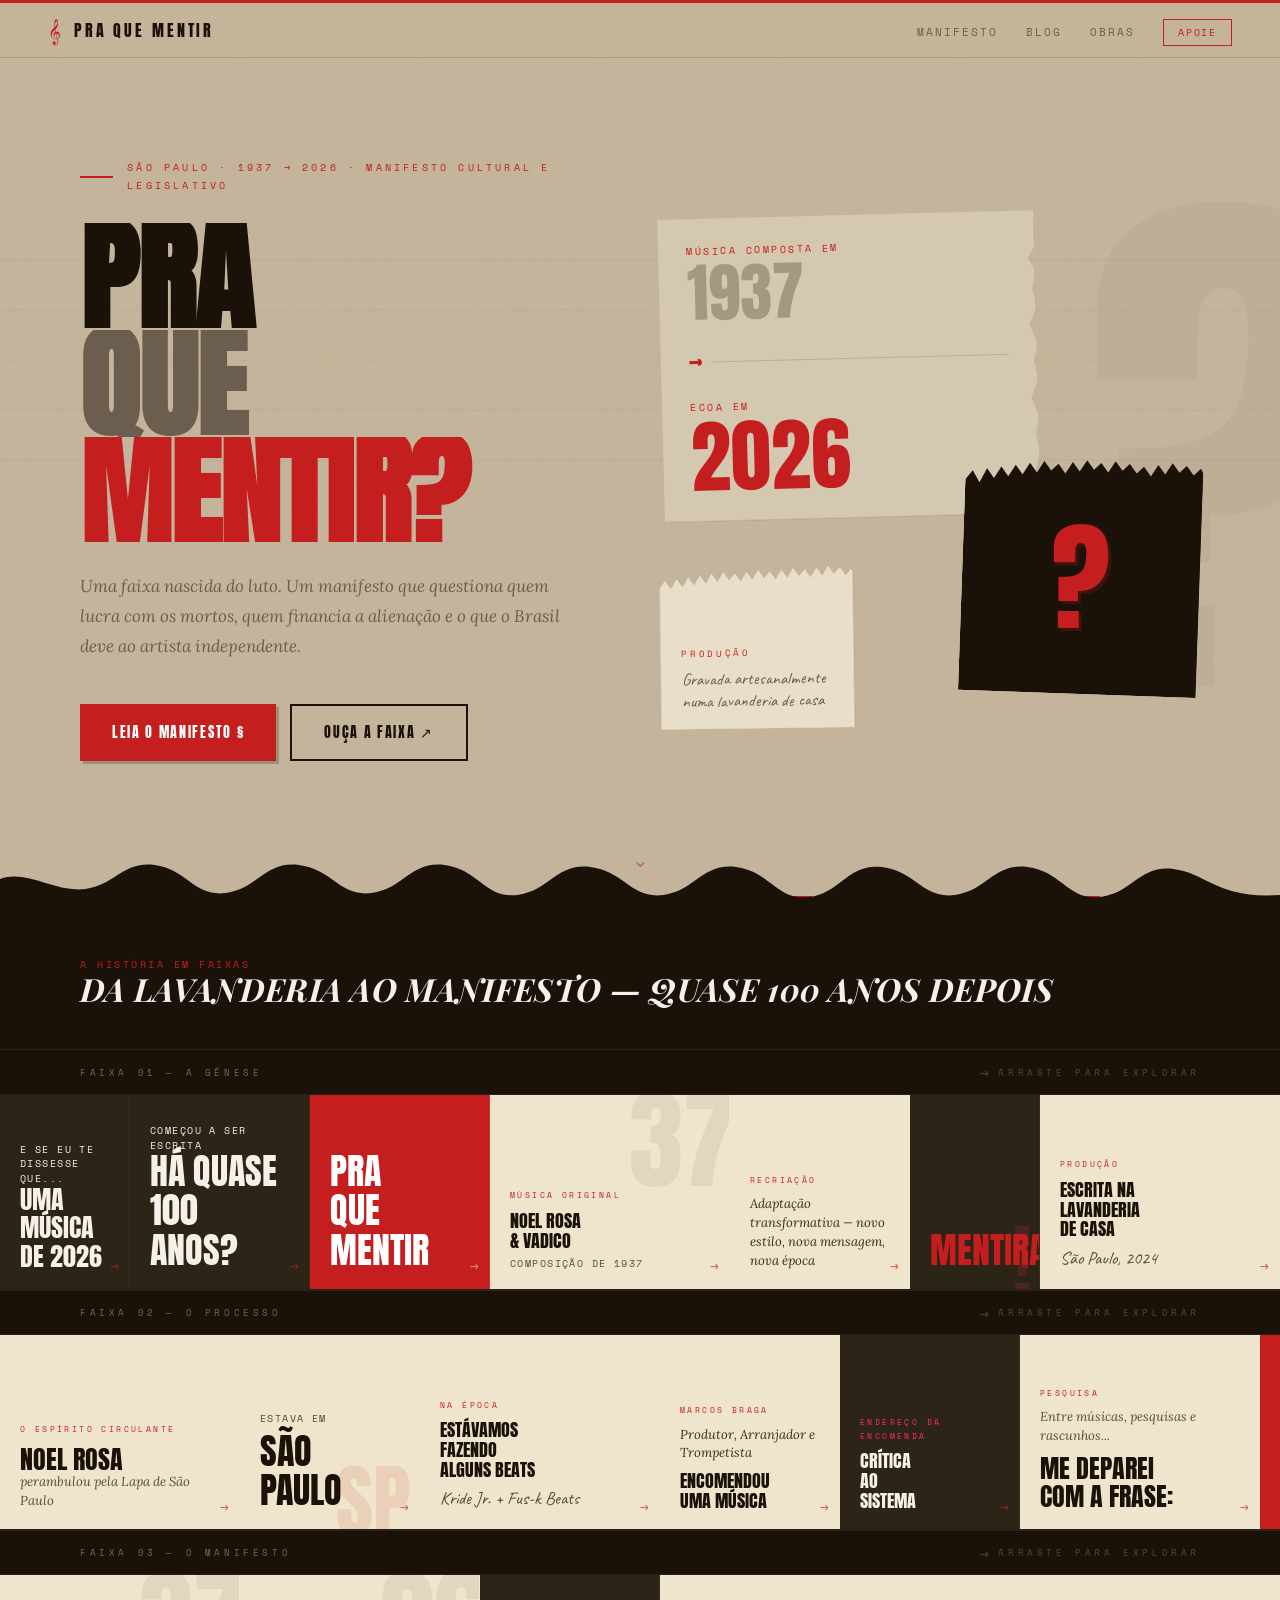
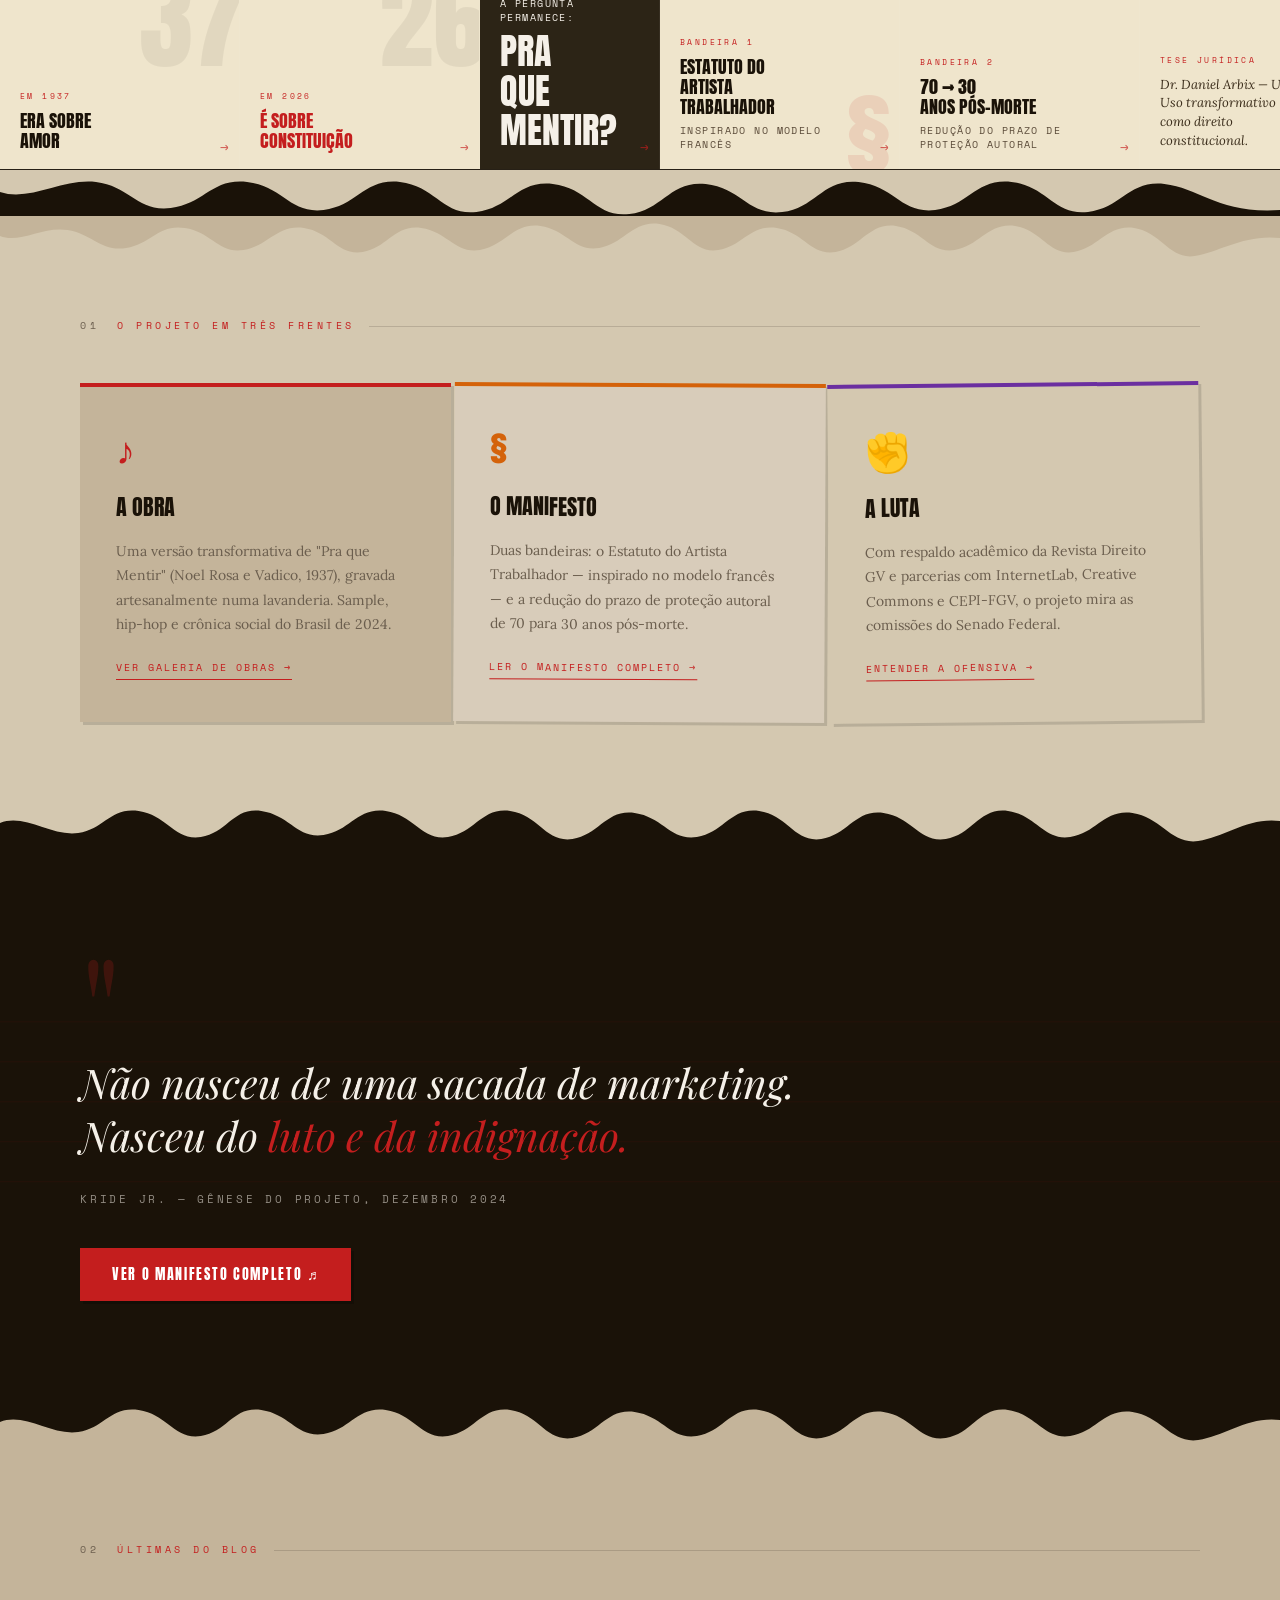
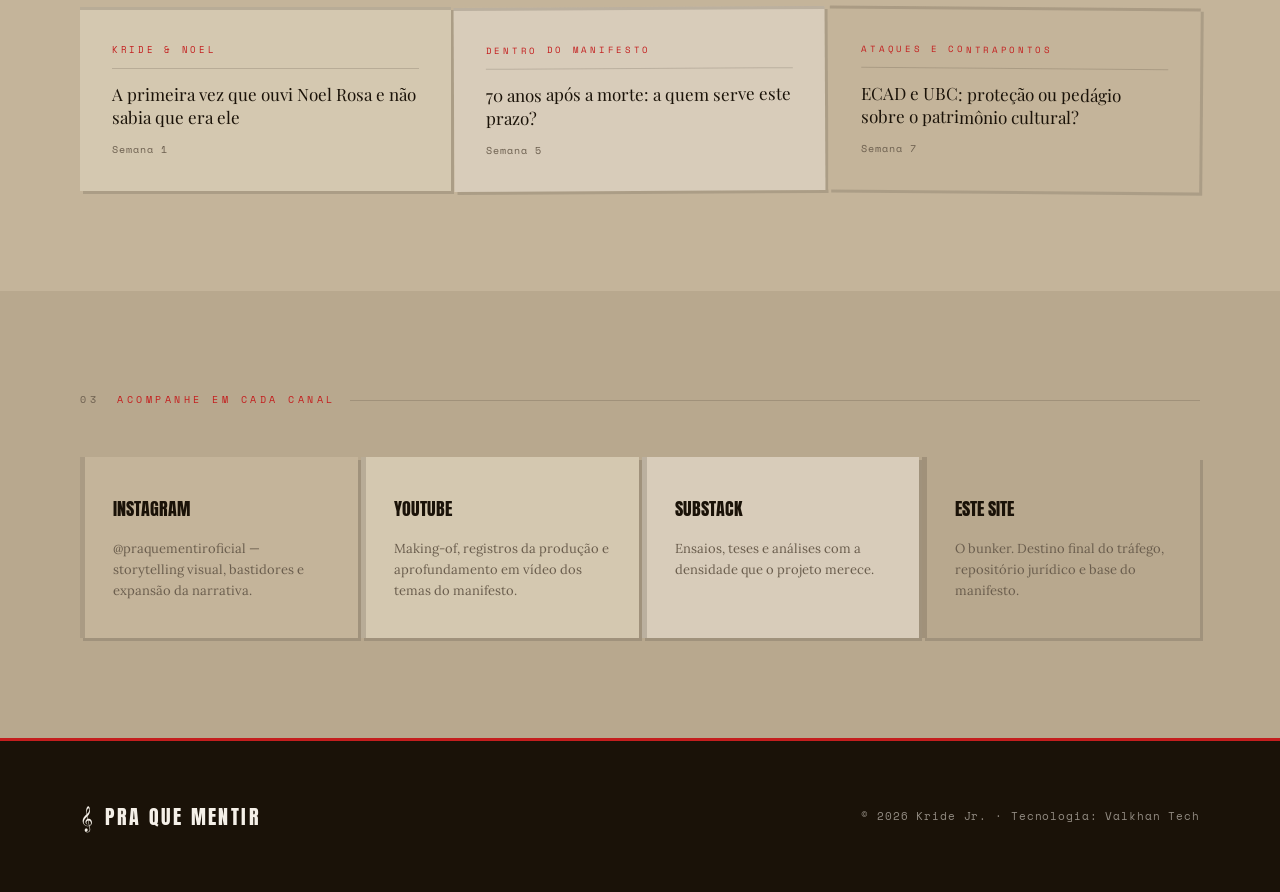
==== commit 047213cb: "V2" ====
--- a/index.html
+++ b/index.html
@@ -15,6 +15,9 @@
 <link rel="dns-prefetch" href="//www.youtube.com">
 <link rel="dns-prefetch" href="//open.spotify.com">
 <link rel="preload" href="css/main.css" as="style">
+<link rel="preconnect" href="https://fonts.googleapis.com">
+<link rel="preconnect" href="https://fonts.gstatic.com" crossorigin>
+<link href="https://fonts.googleapis.com/css2?family=Anton&family=Playfair+Display:ital,wght@0,400;0,700;1,400&family=Lora:ital,wght@0,400;0,600;1,400&family=Space+Mono:wght@400;700&family=Caveat:wght@400;600&display=swap" rel="stylesheet">
 
 <!-- Google Analytics 4 — substitua G-XXXXXXXXXX pelo Measurement ID real -->
 <script async src="https://www.googletagmanager.com/gtag/js?id=G-XXXXXXXXXX"></script>
@@ -90,37 +93,342 @@
   </ul>
 </nav>
 
+<!-- ═══════════════════════════════════════════════════════
+     HERO — duas colunas: tipografia + zona de colagem
+════════════════════════════════════════════════════════ -->
 <section class="hero">
-  <!-- animated staff -->
+  <!-- Pentagrama sutil de fundo -->
   <svg class="staff-svg" preserveAspectRatio="none" viewBox="0 0 1440 900">
-    <line class="staff-line l1" x1="0" y1="300" x2="1440" y2="300"/>
-    <line class="staff-line l2" x1="0" y1="340" x2="1440" y2="340"/>
-    <line class="staff-line l3" x1="0" y1="380" x2="1440" y2="380"/>
-    <line class="staff-line l4" x1="0" y1="420" x2="1440" y2="420"/>
+    <line class="staff-line l1" x1="0" y1="260" x2="1440" y2="260"/>
+    <line class="staff-line l2" x1="0" y1="310" x2="1440" y2="310"/>
+    <line class="staff-line l3" x1="0" y1="360" x2="1440" y2="360"/>
+    <line class="staff-line l4" x1="0" y1="410" x2="1440" y2="410"/>
     <line class="staff-line l5" x1="0" y1="460" x2="1440" y2="460"/>
   </svg>
-  <div class="hero-clef">𝄞</div>
-
-  <!-- hero notes: posicionadas via CSS (top/left definidos em hero.less) -->
-  <div class="hero-note-group hn1"><div class="hero-note-circle hn1"></div></div>
-  <div class="hero-note-group hn2"><div class="hero-note-circle hn2"></div></div>
-  <div class="hero-note-group hn3"><div class="hero-note-circle hn3"></div></div>
-  <div class="hero-note-group hn4"><div class="hero-note-circle hn4"></div></div>
-
-  <div class="hero-eyebrow">São Paulo · 2024 · Manifesto Cultural e Legislativo</div>
-  <h1 class="hero-title">
-    <span class="l1"><span>Pra que</span></span>
-    <span class="l2"><span><em>Mentir?</em></span></span>
-  </h1>
-  <p class="hero-sub">Uma faixa nascida do luto. Um manifesto que questiona quem lucra com os mortos, quem financia a alienação e o que o Brasil deve ao artista independente.</p>
-  <div class="hero-actions">
-    <a href="manifesto.html" class="btn-primary" data-vlk-click="cta_hero_manifesto" data-vlk-category="hero">Leia o Manifesto <span>♪</span></a>
-    <a href="#" class="btn-ghost" data-vlk-click="cta_hero_ouvir_faixa" data-vlk-category="hero">Ouça a Faixa ↗</a>
-  </div>
+
+  <!-- Interrogação gigante de fundo -->
+  <div class="hero-question-bg" aria-hidden="true">?</div>
+
+  <!-- Lado esquerdo: tipografia -->
+  <div class="hero-left">
+    <div class="hero-eyebrow">São Paulo · 1937 → 2026 · Manifesto Cultural e Legislativo</div>
+    <h1 class="hero-title">
+      <span class="word-pra"><span>Pra</span></span>
+      <span class="word-que"><span>que</span></span>
+      <span class="word-mentir"><span>Mentir?</span></span>
+    </h1>
+    <p class="hero-sub">Uma faixa nascida do luto. Um manifesto que questiona quem lucra com os mortos, quem financia a alienação e o que o Brasil deve ao artista independente.</p>
+    <div class="hero-actions">
+      <a href="manifesto.html" class="btn-primary" data-vlk-click="cta_hero_manifesto" data-vlk-category="hero">Leia o Manifesto §</a>
+      <a href="#" class="btn-ghost" data-vlk-click="cta_hero_ouvir_faixa" data-vlk-category="hero">Ouça a Faixa ↗</a>
+    </div>
+  </div>
+
+  <!-- Lado direito: collage de cards colados -->
+  <div class="hero-right" aria-hidden="true">
+
+    <!-- Card principal: linha do tempo 1937→2026 -->
+    <div class="collage-card hero-timeline-card">
+      <div>
+        <div class="htc-label mono">Música composta em</div>
+        <div class="htc-year">1937</div>
+      </div>
+      <div class="htc-divider"><div class="htc-arrow">→</div></div>
+      <div>
+        <div class="htc-label mono">Ecoa em</div>
+        <div class="htc-bottom-year">2026</div>
+      </div>
+    </div>
+
+    <!-- Fragmento de partitura rasgada 1 — canto superior direito -->
+    <!-- Unsplash: busca "sheet music vintage paper" — substituir src por download local em assets/ -->
+    <div class="hero-sheet-music sm1">
+      <img
+        src="https://images.unsplash.com/photo-1507838153414-b4b713384a76?auto=format&fit=crop&w=400&q=70"
+        alt=""
+        loading="lazy"
+        onerror="this.parentElement.style.display='none'"
+      >
+    </div>
+
+    <!-- Card da interrogação -->
+    <div class="collage-card hero-stamp-card">
+      <div class="hero-stamp-q">?</div>
+    </div>
+
+    <!-- Fragmento de partitura rasgada 2 — pequeno, entre cards -->
+    <!-- Unsplash: busca "sheet music score old parchment" -->
+    <div class="hero-sheet-music sm2">
+      <img
+        src="https://images.unsplash.com/photo-1519892300165-cb5542fb47c7?auto=format&fit=crop&w=300&q=70"
+        alt=""
+        loading="lazy"
+        onerror="this.parentElement.style.display='none'"
+      >
+    </div>
+
+    <!-- Card da lavanderia -->
+    <div class="collage-card hero-lavanderia-card">
+      <div class="hlc-tag">Produção</div>
+      <div class="hlc-text">Gravada artesanalmente<br>numa lavanderia de casa</div>
+    </div>
+
+  </div>
+
   <div class="scroll-cue">⌄</div>
   <div class="hero-stripe"></div>
+
+  <!-- Papel rasgado na saída do hero (transição para fundo escuro das strips) -->
+  <div style="position:absolute;bottom:-1px;left:0;width:100%;height:48px;z-index:4;pointer-events:none">
+    <svg viewBox="0 0 1440 48" preserveAspectRatio="none" style="width:100%;height:100%">
+      <path d="M0,0 L0,26 C30,16 62,40 96,36 C130,32 138,8 174,12 C210,16 218,44 254,40 C290,36 298,8 336,12 C374,16 382,44 418,40 C454,36 462,8 500,12 C538,16 546,46 582,42 C618,38 626,10 664,14 C702,18 710,46 746,42 C782,38 790,10 828,14 C866,18 874,48 910,44 C946,40 954,10 992,14 C1030,18 1038,46 1074,42 C1110,38 1118,10 1156,14 C1194,18 1202,48 1238,44 C1274,40 1282,12 1320,16 C1358,20 1368,46 1440,42 L1440,48 L0,48 Z" fill="#1A1208"/>
+    </svg>
+  </div>
 </section>
 
+<!-- ═══════════════════════════════════════════════════════
+     FAIXAS NARRATIVAS (strips)
+════════════════════════════════════════════════════════ -->
+<div class="strips-section">
+  <div class="strips-section-header reveal">
+    <p class="strips-section-sub">A história em faixas</p>
+    <h2 class="strips-section-title">Da lavanderia ao manifesto — quase 100 anos depois</h2>
+  </div>
+
+  <!-- ── FAIXA 1: A Gênese ─────────────────────────── -->
+  <div class="story-strip-section">
+    <div class="story-strip-label">
+      <span>Faixa 01 — A Gênese</span>
+      <span class="strip-scroll-hint"><span>→</span> arraste para explorar</span>
+    </div>
+    <div class="story-strip" id="strip1">
+      <div class="strip-track">
+
+        <div class="strip-block dark narrow">
+          <div class="strip-text xs c-inv-m">E se eu te dissesse que...</div>
+          <div class="strip-text lg c-inv">Uma música de 2026</div>
+          <span class="strip-arrow">→</span>
+        </div>
+
+        <div class="strip-block dark">
+          <div class="strip-text xs c-inv-m">começou a ser escrita</div>
+          <div class="strip-text xl c-inv">Há quase<br>100 anos?</div>
+          <span class="strip-arrow">→</span>
+        </div>
+
+        <div class="strip-block accent-red">
+          <div class="strip-symbol-bg">?</div>
+          <div class="strip-text xl">Pra<br>Que<br>Mentir</div>
+          <span class="strip-arrow">→</span>
+        </div>
+
+        <div class="strip-block wide">
+          <div class="strip-year-bg">37</div>
+          <div class="strip-cat">Música original</div>
+          <div class="strip-text md">Noel Rosa<br>&amp; Vadico</div>
+          <div class="strip-text xs c-muted" style="margin-top:6px">Composição de 1937</div>
+          <span class="strip-arrow">→</span>
+        </div>
+
+        <div class="strip-block">
+          <div class="strip-cat">Recriação</div>
+          <div class="strip-text sm">Adaptação transformativa — novo estilo, nova mensagem, nova época</div>
+          <span class="strip-arrow">→</span>
+        </div>
+
+        <div class="strip-block dark narrow">
+          <div class="strip-symbol-bg" style="font-size:80px;color:#FF2D6B;opacity:0.15">!</div>
+          <div class="strip-text xl c-inv" style="color:#C41E1E">MENTIRA</div>
+          <span class="strip-arrow">→</span>
+        </div>
+
+        <div class="strip-block wide">
+          <div class="strip-cat">Produção</div>
+          <div class="strip-text md">Escrita na<br>lavanderia<br>de casa</div>
+          <div class="strip-text hand c-muted" style="margin-top:8px">São Paulo, 2024</div>
+          <span class="strip-arrow">→</span>
+        </div>
+
+        <div class="strip-block">
+          <div class="strip-cat">Ao vivo</div>
+          <div class="strip-text md c-violet">Chinela<br>Voadora</div>
+          <div class="strip-text xs c-muted" style="margin-top:6px">Blue Note · Bourbon Street</div>
+          <span class="strip-arrow">→</span>
+        </div>
+
+        <div class="strip-block">
+          <div class="strip-cat">Audiovisual</div>
+          <div class="strip-text md">Um<br>videoclipe<br>animado</div>
+          <span class="strip-arrow">→</span>
+        </div>
+
+        <div class="strip-block dark wide">
+          <div class="strip-text xs c-inv-m" style="margin-bottom:8px">E por isso...</div>
+          <div class="strip-text lg c-inv">E muitas<br>histórias</div>
+          <a href="manifesto.html" class="strip-text xs" style="color:#C41E1E;margin-top:12px;display:block">Ler o manifesto →</a>
+        </div>
+
+      </div>
+    </div>
+  </div>
+
+  <!-- ── FAIXA 2: O Processo ───────────────────────── -->
+  <div class="story-strip-section">
+    <div class="story-strip-label">
+      <span>Faixa 02 — O Processo</span>
+      <span class="strip-scroll-hint"><span>→</span> arraste para explorar</span>
+    </div>
+    <div class="story-strip" id="strip2">
+      <div class="strip-track">
+
+        <div class="strip-block wide">
+          <div class="strip-cat">O espírito circulante</div>
+          <div class="strip-text lg">Noel Rosa</div>
+          <div class="strip-text sm c-muted">perambulou pela Lapa de São Paulo</div>
+          <span class="strip-arrow">→</span>
+        </div>
+
+        <div class="strip-block">
+          <div class="strip-symbol-bg" style="font-size:80px">SP</div>
+          <div class="strip-text xs c-muted" style="margin-bottom:6px">Estava em</div>
+          <div class="strip-text xl">São<br>Paulo</div>
+          <span class="strip-arrow">→</span>
+        </div>
+
+        <div class="strip-block wide">
+          <div class="strip-cat">Na época</div>
+          <div class="strip-text md">Estávamos<br>fazendo<br>alguns beats</div>
+          <div class="strip-text hand c-muted" style="margin-top:8px">Kride Jr. + Fus-k Beats</div>
+          <span class="strip-arrow">→</span>
+        </div>
+
+        <div class="strip-block">
+          <div class="strip-cat">Marcos Braga</div>
+          <div class="strip-text sm">Produtor, Arranjador e Trompetista</div>
+          <div class="strip-text md c-amber" style="margin-top:8px">Encomendou<br>uma música</div>
+          <span class="strip-arrow">→</span>
+        </div>
+
+        <div class="strip-block dark">
+          <div class="strip-cat" style="color:#FF2D6B">Endereço da encomenda</div>
+          <div class="strip-text md c-inv">Crítica<br>ao<br>Sistema</div>
+          <span class="strip-arrow">→</span>
+        </div>
+
+        <div class="strip-block wide">
+          <div class="strip-cat">Pesquisa</div>
+          <div class="strip-text sm c-muted">Entre músicas, pesquisas e rascunhos...</div>
+          <div class="strip-text lg" style="margin-top:8px">Me deparei<br>com a frase:</div>
+          <span class="strip-arrow">→</span>
+        </div>
+
+        <div class="strip-block accent-red">
+          <div class="strip-symbol-bg">?</div>
+          <div class="strip-text xl">Pra<br>Que<br>Mentir</div>
+          <span class="strip-arrow">→</span>
+        </div>
+
+        <div class="strip-block">
+          <div class="strip-cat">Dezembro 2024</div>
+          <div class="strip-text sm c-muted">Era véspera de Natal.</div>
+          <div class="strip-text md" style="margin-top:6px">Papai Noel<br>chegando.</div>
+          <span class="strip-arrow">→</span>
+        </div>
+
+        <div class="strip-block dark wide">
+          <div class="strip-text xs c-inv-m" style="margin-bottom:8px">Eu procurava uma música.</div>
+          <div class="strip-text lg c-inv">Encontrei<br>um propósito.</div>
+          <span class="strip-arrow">→</span>
+        </div>
+
+      </div>
+    </div>
+  </div>
+
+  <!-- ── FAIXA 3: O Manifesto ──────────────────────── -->
+  <div class="story-strip-section">
+    <div class="story-strip-label">
+      <span>Faixa 03 — O Manifesto</span>
+      <span class="strip-scroll-hint"><span>→</span> arraste para explorar</span>
+    </div>
+    <div class="story-strip" id="strip3">
+      <div class="strip-track">
+
+        <div class="strip-block wide">
+          <div class="strip-year-bg">37</div>
+          <div class="strip-cat">Em 1937</div>
+          <div class="strip-text md">Era sobre<br>AMOR</div>
+          <span class="strip-arrow">→</span>
+        </div>
+
+        <div class="strip-block wide">
+          <div class="strip-year-bg">26</div>
+          <div class="strip-cat">Em 2026</div>
+          <div class="strip-text md c-red">É sobre<br>CONSTITUIÇÃO</div>
+          <span class="strip-arrow">→</span>
+        </div>
+
+        <div class="strip-block dark">
+          <div class="strip-text xs c-inv-m" style="margin-bottom:8px">A pergunta permanece:</div>
+          <div class="strip-text xl c-inv">Pra<br>Que<br>Mentir?</div>
+          <span class="strip-arrow">→</span>
+        </div>
+
+        <div class="strip-block wide">
+          <div class="strip-symbol-bg">§</div>
+          <div class="strip-cat">Bandeira 1</div>
+          <div class="strip-text md">Estatuto do<br>Artista<br>Trabalhador</div>
+          <div class="strip-text xs c-muted" style="margin-top:6px">Inspirado no modelo francês</div>
+          <span class="strip-arrow">→</span>
+        </div>
+
+        <div class="strip-block wide">
+          <div class="strip-cat">Bandeira 2</div>
+          <div class="strip-text md">70 → 30<br>anos pós-morte</div>
+          <div class="strip-text xs c-muted" style="margin-top:6px">Redução do prazo de proteção autoral</div>
+          <span class="strip-arrow">→</span>
+        </div>
+
+        <div class="strip-block">
+          <div class="strip-cat">Tese jurídica</div>
+          <div class="strip-text sm">Dr. Daniel Arbix — USP. Uso transformativo como direito constitucional.</div>
+          <span class="strip-arrow">→</span>
+        </div>
+
+        <div class="strip-block">
+          <div class="strip-cat">Aliados</div>
+          <div class="strip-text xs c-muted" style="margin-bottom:6px">InternetLab · CC Brasil · CEPI-FGV</div>
+          <div class="strip-text md c-teal">Juridistas<br>aliados</div>
+          <span class="strip-arrow">→</span>
+        </div>
+
+        <div class="strip-block dark">
+          <div class="strip-cat" style="color:#B8920A">Destino final</div>
+          <div class="strip-text md c-inv">Comissões<br>do Senado<br>Federal</div>
+          <span class="strip-arrow">→</span>
+        </div>
+
+        <div class="strip-block accent-red xwide">
+          <div class="strip-text xl">Assine<br>o Manifesto</div>
+          <a href="manifesto.html" class="strip-text xs" style="color:rgba(255,255,255,0.8);margin-top:12px;display:block;border-bottom:1px solid rgba(255,255,255,0.4);padding-bottom:4px;display:inline-block">Ler e assinar →</a>
+          <span class="strip-arrow" style="color:rgba(255,255,255,0.6)">→</span>
+        </div>
+
+      </div>
+    </div>
+  </div>
+</div>
+
+<!-- Papel rasgado: strips escuras → pills claras -->
+<div style="height:48px;background:var(--bg-dark);position:relative;z-index:3;margin-bottom:-1px">
+  <svg viewBox="0 0 1440 48" preserveAspectRatio="none" style="width:100%;height:100%;display:block">
+    <path d="M0,48 L0,22 C34,32 70,8 108,12 C146,16 154,42 192,38 C230,34 238,8 278,12 C318,16 326,44 364,40 C402,36 410,8 450,12 C490,16 498,46 536,42 C574,38 582,10 622,14 C662,18 670,48 708,44 C746,40 754,10 794,14 C834,18 842,46 880,42 C918,38 926,8 966,12 C1006,16 1014,44 1052,40 C1090,36 1098,8 1138,12 C1178,16 1186,46 1224,42 C1262,38 1270,10 1310,14 C1350,18 1370,44 1440,40 L1440,0 L0,0 Z" fill="#D4C8B0"/>
+  </svg>
+</div>
+
+<!-- ═══════════════════════════════════════════════════════
+     TRÊS FRENTES
+════════════════════════════════════════════════════════ -->
 <section class="pills-section">
   <div class="section-label reveal"><span class="num">01</span> O projeto em três frentes</div>
   <div class="pills-grid">
@@ -145,6 +453,9 @@
   </div>
 </section>
 
+<!-- ═══════════════════════════════════════════════════════
+     QUOTE — bloco escuro de contraste
+════════════════════════════════════════════════════════ -->
 <section class="quote-strip">
   <svg class="staff-svg" preserveAspectRatio="none" viewBox="0 0 1440 600">
     <line class="staff-line l1" x1="0" y1="180" x2="1440" y2="180"/>
@@ -157,36 +468,69 @@
     <div class="quote-mark">"</div>
     <p class="quote-text">Não nasceu de uma sacada de marketing.<br>Nasceu do <span>luto e da indignação.</span></p>
     <p class="quote-attr">Kride Jr. — Gênese do projeto, Dezembro 2024</p>
-    <div style="margin-top:38px;"><a href="manifesto.html" class="btn-primary" data-vlk-click="cta_quote_manifesto" data-vlk-category="quote">Ver o manifesto completo <span>♬</span></a></div>
+    <div style="margin-top:38px">
+      <a href="manifesto.html" class="btn-primary" data-vlk-click="cta_quote_manifesto" data-vlk-category="quote">Ver o manifesto completo ♬</a>
+    </div>
   </div>
 </section>
 
+<!-- ═══════════════════════════════════════════════════════
+     BLOG PREVIEW
+════════════════════════════════════════════════════════ -->
 <section class="blog-preview">
   <div class="section-label reveal"><span class="num">02</span> Últimas do blog</div>
   <div class="posts-row">
-    <div class="post-card reveal d1"><div class="post-cat">Kride &amp; Noel</div><div class="post-title">A primeira vez que ouvi Noel Rosa e não sabia que era ele</div><div class="post-date">Semana 1</div></div>
-    <div class="post-card reveal d2"><div class="post-cat">Dentro do Manifesto</div><div class="post-title">70 anos após a morte: a quem serve este prazo?</div><div class="post-date">Semana 5</div></div>
-    <div class="post-card reveal d3"><div class="post-cat">Ataques e Contrapontos</div><div class="post-title">ECAD e UBC: proteção ou pedágio sobre o patrimônio cultural?</div><div class="post-date">Semana 7</div></div>
+    <div class="post-card reveal d1">
+      <div class="post-cat">Kride &amp; Noel</div>
+      <div class="post-title">A primeira vez que ouvi Noel Rosa e não sabia que era ele</div>
+      <div class="post-date">Semana 1</div>
+    </div>
+    <div class="post-card reveal d2">
+      <div class="post-cat">Dentro do Manifesto</div>
+      <div class="post-title">70 anos após a morte: a quem serve este prazo?</div>
+      <div class="post-date">Semana 5</div>
+    </div>
+    <div class="post-card reveal d3">
+      <div class="post-cat">Ataques e Contrapontos</div>
+      <div class="post-title">ECAD e UBC: proteção ou pedágio sobre o patrimônio cultural?</div>
+      <div class="post-date">Semana 7</div>
+    </div>
   </div>
 </section>
 
+<!-- ═══════════════════════════════════════════════════════
+     CANAIS
+════════════════════════════════════════════════════════ -->
 <section class="channels-section">
   <div class="section-label reveal"><span class="num">03</span> Acompanhe em cada canal</div>
   <div class="channels-row">
-    <div class="channel-card reveal d1" data-vlk-click="social_instagram" data-vlk-category="social" data-vlk-label="Instagram @praquementiroficial"><div class="channel-name">Instagram</div><div class="channel-desc">@praquementiroficial — storytelling visual, bastidores e expansão da narrativa.</div></div>
-    <div class="channel-card reveal d2" data-vlk-click="social_youtube" data-vlk-category="social" data-vlk-label="YouTube Kride Jr."><div class="channel-name">YouTube</div><div class="channel-desc">Making-of, registros da produção e aprofundamento em vídeo dos temas do manifesto.</div></div>
-    <div class="channel-card reveal d3" data-vlk-click="social_substack" data-vlk-category="social" data-vlk-label="Substack Pra que Mentir"><div class="channel-name">Substack</div><div class="channel-desc">Ensaios, teses e análises com a densidade que o projeto merece.</div></div>
-    <div class="channel-card reveal d4" data-vlk-click="social_site" data-vlk-category="social" data-vlk-label="Site praquementir.com.br"><div class="channel-name">Este site</div><div class="channel-desc">O bunker. Destino final do tráfego, repositório jurídico e base do manifesto.</div></div>
+    <div class="channel-card reveal d1" data-vlk-click="social_instagram" data-vlk-category="social">
+      <div class="channel-name">Instagram</div>
+      <div class="channel-desc">@praquementiroficial — storytelling visual, bastidores e expansão da narrativa.</div>
+    </div>
+    <div class="channel-card reveal d2" data-vlk-click="social_youtube" data-vlk-category="social">
+      <div class="channel-name">YouTube</div>
+      <div class="channel-desc">Making-of, registros da produção e aprofundamento em vídeo dos temas do manifesto.</div>
+    </div>
+    <div class="channel-card reveal d3" data-vlk-click="social_substack" data-vlk-category="social">
+      <div class="channel-name">Substack</div>
+      <div class="channel-desc">Ensaios, teses e análises com a densidade que o projeto merece.</div>
+    </div>
+    <div class="channel-card reveal d4" data-vlk-click="social_site" data-vlk-category="social">
+      <div class="channel-name">Este site</div>
+      <div class="channel-desc">O bunker. Destino final do tráfego, repositório jurídico e base do manifesto.</div>
+    </div>
   </div>
 </section>
 
 <footer>
-  <div class="footer-logo"><span style="font-size:24px">𝄞</span> Pra que Mentir</div>
-  <div class="footer-copy">© 2024 Kride Jr. · Tecnologia: Valkhan Tech</div>
+  <div class="footer-logo"><span style="font-size:22px">𝄞</span> Pra que Mentir</div>
+  <div class="footer-copy">© 2026 Kride Jr. · Tecnologia: Valkhan Tech</div>
 </footer>
 
 <script src="js/ambient.js"></script>
 <script src="js/reveals.js"></script>
+<script src="js/strips.js" defer></script>
 <script src="js/analytics.js" defer></script>
 </body>
 </html>
--- a/css/main.css
+++ b/css/main.css
@@ -1,585 +1,2398 @@
-/* ════════════════════════════════════════════════════════
-   TOKENS
-════════════════════════════════════════════════════════ */
 :root {
-  --bg:          #08080C;
-  --bg2:         #0F0F18;
-  --bg3:         #1A0A12;
-  --bordo:       #6B0F22;
-  --red:         #C0392B;
-  --rose:        #E8505B;
-  --rose-bright: #FF5E6C;
-  --amber:       #F4A261;
-  --violet:      #7D3C98;
-  --teal:        #1ABC9C;
-  --text:        #F2EDEA;
-  --muted:       #988D8A;
-  --border:      rgba(232,80,91,0.16);
-  --glow:        rgba(232,80,91,0.5);
-}
-
-/* ════════════════════════════════════════════════════════
-   BASE
-════════════════════════════════════════════════════════ */
-*, *::before, *::after { box-sizing: border-box; margin: 0; padding: 0; }
-html { scroll-behavior: smooth; }
+  --bg: #C4B49A;
+  --bg2: #B8A88E;
+  --bg3: #D4C8B0;
+  --bg-dark: #1A1208;
+  --bg-dark2: #2C2416;
+  --text: #1A1208;
+  --text-inv: #F5F0E8;
+  --muted: #6B5E4E;
+  --muted-inv: rgba(245, 240, 232, 0.55);
+  --red: #C41E1E;
+  --rose: #C41E1E;
+  --rose-bright: #E02020;
+  --amber: #D4620A;
+  --gold: #B8920A;
+  --violet: #6B2FA0;
+  --teal: #1A6B3C;
+  --blue: #1A3A6B;
+  --neon-pink: #FF2D6B;
+  --neon-cyan: #00E5CC;
+  --neon-yellow: #FFE100;
+  --border: rgba(26, 18, 8, 0.15);
+  --border-red: rgba(196, 30, 30, 0.35);
+  --glow: rgba(196, 30, 30, 0.4);
+  --paper-shadow: 3px 3px 0 rgba(0, 0, 0, 0.13);
+  --paper-shadow-lg: 6px 6px 0 rgba(0, 0, 0, 0.15);
+}
+*,
+*::before,
+*::after {
+  box-sizing: border-box;
+  margin: 0;
+  padding: 0;
+}
+html {
+  scroll-behavior: smooth;
+}
 body {
   background: var(--bg);
   color: var(--text);
-  font-family: Georgia, 'Times New Roman', serif;
+  font-family: 'Lora', Georgia, serif;
   font-size: 16px;
-  line-height: 1.6;
+  line-height: 1.8;
   overflow-x: hidden;
 }
-::selection { background: var(--rose); color: #fff; }
-
+body::after {
+  content: '';
+  position: fixed;
+  inset: 0;
+  z-index: 0;
+  pointer-events: none;
+  background-image: url("data:image/svg+xml,%3Csvg xmlns='http://www.w3.org/2000/svg' width='180' height='180'%3E%3Cfilter id='n'%3E%3CfeTurbulence type='fractalNoise' baseFrequency='0.85' numOctaves='4' stitchTiles='stitch'/%3E%3CfeColorMatrix type='saturate' values='0'/%3E%3C/filter%3E%3Crect width='180' height='180' filter='url(%23n)' opacity='0.06'/%3E%3C/svg%3E");
+  opacity: 1;
+  animation: grainShift 0.8s steps(1) infinite;
+}
+::selection {
+  background: var(--red);
+  color: #fff;
+}
+h1,
+h2,
+.title-impact {
+  font-family: 'Anton', sans-serif;
+  text-transform: uppercase;
+  letter-spacing: 0.01em;
+  line-height: 0.92;
+}
+h3,
+h4,
+.title-narrative {
+  font-family: 'Playfair Display', Georgia, serif;
+  font-weight: 700;
+}
+h5,
+h6 {
+  font-family: 'Lora', Georgia, serif;
+  font-weight: 600;
+}
+.mono,
+.date,
+.article-ref {
+  font-family: 'Space Mono', monospace;
+  font-size: 0.82em;
+  letter-spacing: 0.15em;
+}
+.handwritten,
+.aside-kride {
+  font-family: 'Caveat', cursive;
+  font-size: 1.05em;
+}
 .ambient {
-  position: fixed; inset: 0; z-index: 1;
-  pointer-events: none; overflow: hidden;
+  position: fixed;
+  inset: 0;
+  z-index: 1;
+  pointer-events: none;
+  overflow: hidden;
 }
 .float-note {
   position: absolute;
-  color: var(--rose);
+  color: var(--red);
   opacity: 0;
-  font-size: 28px;
+  font-size: 24px;
   animation: floatUp linear infinite;
-  text-shadow: 0 0 18px var(--glow);
   user-select: none;
 }
-
-.staff-svg {
-  position: absolute; inset: 0; width: 100%; height: 100%;
-  pointer-events: none; z-index: 0;
-}
-.staff-line {
-  stroke: var(--rose); stroke-width: 1; fill: none;
-  stroke-dasharray: 2000; stroke-dashoffset: 2000;
-  opacity: 0.13;
-  animation: drawStaff 3s ease forwards;
-}
-.staff-line.l2 { animation-delay: .2s; }
-.staff-line.l3 { animation-delay: .4s; }
-.staff-line.l4 { animation-delay: .6s; }
-.staff-line.l5 { animation-delay: .8s; }
-
-.staff-note-svg {
-  fill: var(--rose); opacity: 0;
-  animation: notePop .5s ease forwards;
-}
-.staff-note-svg.pulsing {
-  animation: notePulse .75s ease forwards;
-}
-
+.page {
+  display: none;
+  position: relative;
+  z-index: 2;
+}
+.page.active {
+  display: block;
+}
 .reveal {
   opacity: 0;
-  transform: translateY(34px);
-  transition: opacity .9s cubic-bezier(.2,.7,.2,1), transform .9s cubic-bezier(.2,.7,.2,1);
-}
-.reveal.in { opacity: 1; transform: none; }
-.reveal.d1 { transition-delay: .08s; }
-.reveal.d2 { transition-delay: .16s; }
-.reveal.d3 { transition-delay: .24s; }
-.reveal.d4 { transition-delay: .32s; }
-
+  transform: translateY(28px);
+  transition: opacity 0.85s cubic-bezier(0.2, 0.7, 0.2, 1), transform 0.85s cubic-bezier(0.2, 0.7, 0.2, 1);
+}
+.reveal.in {
+  opacity: 1;
+  transform: none;
+}
+.reveal.d1 {
+  transition-delay: 0.08s;
+}
+.reveal.d2 {
+  transition-delay: 0.16s;
+}
+.reveal.d3 {
+  transition-delay: 0.24s;
+}
+.reveal.d4 {
+  transition-delay: 0.32s;
+}
+.staff-svg {
+  position: absolute;
+  inset: 0;
+  width: 100%;
+  height: 100%;
+  pointer-events: none;
+  z-index: 0;
+}
+.staff-line {
+  stroke: var(--red);
+  stroke-width: 1;
+  fill: none;
+  stroke-dasharray: 2000;
+  stroke-dashoffset: 2000;
+  opacity: 0.07;
+  animation: drawStaff 3s ease forwards;
+}
+.staff-line.l2 {
+  animation-delay: 0.2s;
+}
+.staff-line.l3 {
+  animation-delay: 0.4s;
+}
+.staff-line.l4 {
+  animation-delay: 0.6s;
+}
+.staff-line.l5 {
+  animation-delay: 0.8s;
+}
+.cutout {
+  box-shadow: var(--paper-shadow);
+  position: relative;
+}
+.cutout-r1 {
+  transform: rotate(-1.5deg);
+}
+.cutout-r2 {
+  transform: rotate(0.8deg);
+}
+.cutout-r3 {
+  transform: rotate(-0.5deg);
+}
+.cutout-r4 {
+  transform: rotate(1.2deg);
+}
+.cutout-hover {
+  transition: transform 0.25s, box-shadow 0.25s;
+}
+.cutout-hover:hover {
+  transform: rotate(0deg) translateY(-4px);
+  box-shadow: var(--paper-shadow-lg);
+}
 .btn-primary {
-  padding: 15px 34px; background: var(--rose); color: #fff;
-  border: none; cursor: pointer; font-family: Georgia, serif;
-  font-size: 13px; letter-spacing: .15em; text-transform: uppercase;
-  text-decoration: none; display: inline-flex; align-items: center; gap: 10px;
-  position: relative; overflow: hidden;
-  transition: transform .2s, box-shadow .3s;
-  box-shadow: 0 0 0 rgba(232,80,91,0);
+  padding: 14px 32px;
+  background: var(--red);
+  color: #fff;
+  border: none;
+  cursor: pointer;
+  font-family: 'Anton', sans-serif;
+  font-size: 14px;
+  letter-spacing: 0.12em;
+  text-transform: uppercase;
+  text-decoration: none;
+  display: inline-flex;
+  align-items: center;
+  gap: 10px;
+  position: relative;
+  overflow: hidden;
+  transition: transform 0.2s, box-shadow 0.25s;
+  box-shadow: 3px 3px 0 rgba(0, 0, 0, 0.2);
 }
 .btn-primary::before {
-  content:''; position:absolute; inset:0;
-  background: linear-gradient(120deg, transparent, rgba(255,255,255,.25), transparent);
-  transform: translateX(-120%); transition: transform .5s;
+  content: '';
+  position: absolute;
+  inset: 0;
+  background: linear-gradient(120deg, transparent, rgba(255, 255, 255, 0.2), transparent);
+  transform: translateX(-120%);
+  transition: transform 0.5s;
 }
 .btn-primary:hover {
-  transform: translateY(-3px);
-  box-shadow: 0 12px 34px rgba(232,80,91,.4);
-}
-.btn-primary:hover::before { transform: translateX(120%); }
+  transform: translateY(-2px);
+  box-shadow: 5px 5px 0 rgba(0, 0, 0, 0.25);
+}
+.btn-primary:hover::before {
+  transform: translateX(120%);
+}
 .btn-ghost {
-  padding: 15px 34px; background: transparent; color: var(--text);
-  border: 1px solid var(--border); cursor: pointer;
-  font-family: Georgia, serif; font-size: 13px; letter-spacing: .15em;
-  text-transform: uppercase; text-decoration: none;
-  display: inline-flex; align-items:center; gap: 8px;
-  transition: border-color .25s, color .25s, background .25s;
-}
-.btn-ghost:hover { border-color: var(--rose); color: var(--rose); background: rgba(232,80,91,.05); }
-
+  padding: 14px 32px;
+  background: transparent;
+  color: var(--text);
+  border: 2px solid var(--text);
+  cursor: pointer;
+  font-family: 'Anton', sans-serif;
+  font-size: 14px;
+  letter-spacing: 0.12em;
+  text-transform: uppercase;
+  text-decoration: none;
+  display: inline-flex;
+  align-items: center;
+  gap: 8px;
+  transition: border-color 0.25s, color 0.25s, background 0.25s;
+}
+.btn-ghost:hover {
+  border-color: var(--red);
+  color: var(--red);
+  background: rgba(196, 30, 30, 0.06);
+}
 .section-label {
-  font-size: 11px; letter-spacing: .35em; text-transform: uppercase;
-  color: var(--rose); margin-bottom: 52px;
-  display: flex; align-items: center; gap: 16px;
-}
-.section-label::after { content:''; flex:1; height:1px; background: var(--border); }
-.section-label .num { color: var(--muted); }
-
+  font-family: 'Space Mono', monospace;
+  font-size: 10px;
+  letter-spacing: 0.35em;
+  text-transform: uppercase;
+  color: var(--red);
+  margin-bottom: 48px;
+  display: flex;
+  align-items: center;
+  gap: 14px;
+}
+.section-label::after {
+  content: '';
+  flex: 1;
+  height: 1px;
+  background: var(--border);
+}
+.section-label .num {
+  color: var(--muted);
+  margin-right: 4px;
+}
+.paper-rule {
+  border: none;
+  border-top: 1px solid var(--border);
+  margin: 0;
+}
+.paper-rule-red {
+  border: none;
+  border-top: 3px solid var(--red);
+}
 footer {
-  padding: 64px 80px; background: #000; border-top: 1px solid var(--border);
-  display: flex; justify-content: space-between; align-items: center;
-  position: relative; overflow: hidden;
+  padding: 56px 80px;
+  background: var(--bg-dark);
+  border-top: 3px solid var(--red);
+  display: flex;
+  justify-content: space-between;
+  align-items: center;
+  position: relative;
+  overflow: hidden;
 }
 .footer-logo {
-  font-size: 18px; letter-spacing: .2em; color: var(--rose);
-  font-weight: bold; display:flex; align-items:center; gap:10px;
-}
-.footer-copy { font-size: 12px; color: var(--muted); }
-
-/* ════════════════════════════════════════════════════════
-   ANIMATIONS
-════════════════════════════════════════════════════════ */
+  font-family: 'Anton', sans-serif;
+  font-size: 20px;
+  letter-spacing: 0.12em;
+  text-transform: uppercase;
+  color: var(--text-inv);
+  display: flex;
+  align-items: center;
+  gap: 10px;
+}
+.footer-copy {
+  font-family: 'Space Mono', monospace;
+  font-size: 11px;
+  color: var(--muted-inv);
+  letter-spacing: 0.08em;
+}
 @keyframes floatUp {
-  0%   { transform: translateX(110vw); opacity: 0; }
-  8%   { opacity: .55; }
-  92%  { opacity: .3; }
-  100% { transform: translateX(-10vw); opacity: 0; }
+  0% {
+    transform: translateX(-10vw) rotate(0deg);
+    opacity: 0;
+  }
+  8% {
+    opacity: 0.35;
+  }
+  92% {
+    opacity: 0.2;
+  }
+  100% {
+    transform: translateX(110vw) rotate(15deg);
+    opacity: 0;
+  }
 }
 @keyframes pulse {
-  0%,100% { opacity: .8; transform: scale(1); }
-  50%     { opacity: 1; transform: scale(1.08); text-shadow: 0 0 12px var(--glow); }
+  0%,
+  100% {
+    opacity: 0.8;
+    transform: scale(1);
+  }
+  50% {
+    opacity: 1;
+    transform: scale(1.08);
+  }
 }
 @keyframes drawStaff {
-  to { stroke-dashoffset: 0; }
-}
-@keyframes notePop {
-  0%   { opacity: 0; transform: scale(0); }
-  60%  { opacity: .7; transform: scale(1.3); }
-  100% { opacity: .5; transform: scale(1); }
-}
-@keyframes notePulse {
-  0%   { transform: scale(1);   opacity: .5; }
-  35%  { transform: scale(1.7); opacity: 1;  filter: drop-shadow(0 0 6px var(--rose)); }
-  70%  { transform: scale(1);   opacity: .5; filter: none; }
-  100% { transform: scale(1);   opacity: .5; }
+  to {
+    stroke-dashoffset: 0;
+  }
+}
+@keyframes glitchTitle {
+  0%,
+  90%,
+  100% {
+    text-shadow: none;
+    transform: none;
+  }
+  91% {
+    text-shadow: 2px 0 0 var(--red), -2px 0 0 var(--neon-cyan);
+    transform: skewX(1deg);
+  }
+  92% {
+    text-shadow: -3px 0 0 var(--red), 3px 0 0 var(--neon-cyan);
+    transform: skewX(-1.5deg);
+  }
+  93% {
+    text-shadow: 2px 0 0 var(--neon-pink);
+    transform: skewX(0.5deg);
+  }
+  94% {
+    text-shadow: none;
+    transform: none;
+  }
+}
+@keyframes riseIn {
+  to {
+    transform: translateY(0);
+    opacity: 1;
+  }
+}
+@keyframes stampIn {
+  0% {
+    transform: scale(1.5) rotate(-8deg);
+    opacity: 0;
+  }
+  60% {
+    transform: scale(0.95) rotate(-1deg);
+    opacity: 1;
+  }
+  80% {
+    transform: scale(1.02) rotate(-2deg);
+  }
+  100% {
+    transform: scale(1) rotate(-2deg);
+    opacity: 1;
+  }
+}
+@keyframes lineGrow {
+  from {
+    transform: scaleX(0);
+  }
+  to {
+    transform: scaleX(1);
+  }
+}
+@keyframes stripeShift {
+  to {
+    background-position: 200% 0;
+  }
+}
+@keyframes bob {
+  0%,
+  100% {
+    transform: translate(-50%, 0);
+  }
+  50% {
+    transform: translate(-50%, 8px);
+  }
+}
+@keyframes clefFloat {
+  0%,
+  100% {
+    transform: translateY(-50%) rotate(-1deg);
+  }
+  50% {
+    transform: translateY(-54%) rotate(1.5deg);
+  }
+}
+@keyframes grainShift {
+  0% {
+    transform: translate(0, 0);
+  }
+  20% {
+    transform: translate(-1px, 1px);
+  }
+  40% {
+    transform: translate(1px, -1px);
+  }
+  60% {
+    transform: translate(-1px, -1px);
+  }
+  80% {
+    transform: translate(1px, 1px);
+  }
+  100% {
+    transform: translate(0, 0);
+  }
+}
+@keyframes stripHint {
+  0% {
+    transform: translateX(0);
+    opacity: 1;
+  }
+  50% {
+    transform: translateX(12px);
+    opacity: 0.5;
+  }
+  100% {
+    transform: translateX(0);
+    opacity: 1;
+  }
+}
+@keyframes heroNotePulse1 {
+  0% {
+    transform: scale(1);
+    opacity: 0.5;
+  }
+  9.375% {
+    transform: scale(1.7);
+    opacity: 1;
+    filter: drop-shadow(0 0 6px var(--red));
+  }
+  18.75%,
+  100% {
+    transform: scale(1);
+    opacity: 0.5;
+    filter: none;
+  }
+}
+@keyframes heroNotePulse2 {
+  0%,
+  25% {
+    transform: scale(1);
+    opacity: 0.5;
+  }
+  34.375% {
+    transform: scale(1.7);
+    opacity: 1;
+    filter: drop-shadow(0 0 6px var(--red));
+  }
+  43.75%,
+  100% {
+    transform: scale(1);
+    opacity: 0.5;
+    filter: none;
+  }
+}
+@keyframes heroNotePulse3 {
+  0%,
+  50% {
+    transform: scale(1);
+    opacity: 0.5;
+  }
+  59.375% {
+    transform: scale(1.7);
+    opacity: 1;
+    filter: drop-shadow(0 0 6px var(--red));
+  }
+  68.75%,
+  100% {
+    transform: scale(1);
+    opacity: 0.5;
+    filter: none;
+  }
+}
+@keyframes heroNotePulse4 {
+  0%,
+  75% {
+    transform: scale(1);
+    opacity: 0.5;
+  }
+  84.375% {
+    transform: scale(1.7);
+    opacity: 1;
+    filter: drop-shadow(0 0 6px var(--red));
+  }
+  93.75%,
+  100% {
+    transform: scale(1);
+    opacity: 0.5;
+    filter: none;
+  }
 }
 @keyframes heroNoteEnter {
-  from { transform: translateX(110vw); opacity: 0; }
-  to   { transform: translateX(0);    opacity: 1; }
-}
-@keyframes heroNotePulse1 {
-  0%             { transform: scale(1);   opacity: .5; filter: none; }
-  9.375%         { transform: scale(1.7); opacity: 1;  filter: drop-shadow(0 0 8px var(--rose)); }
-  18.75%, 100%   { transform: scale(1);   opacity: .5; filter: none; }
-}
-@keyframes heroNotePulse2 {
-  0%, 25%        { transform: scale(1);   opacity: .5; filter: none; }
-  34.375%        { transform: scale(1.7); opacity: 1;  filter: drop-shadow(0 0 8px var(--rose)); }
-  43.75%, 100%   { transform: scale(1);   opacity: .5; filter: none; }
-}
-@keyframes heroNotePulse3 {
-  0%, 50%        { transform: scale(1);   opacity: .5; filter: none; }
-  59.375%        { transform: scale(1.7); opacity: 1;  filter: drop-shadow(0 0 8px var(--rose)); }
-  68.75%, 100%   { transform: scale(1);   opacity: .5; filter: none; }
-}
-@keyframes heroNotePulse4 {
-  0%, 75%        { transform: scale(1);   opacity: .5; filter: none; }
-  84.375%        { transform: scale(1.7); opacity: 1;  filter: drop-shadow(0 0 8px var(--rose)); }
-  93.75%, 100%   { transform: scale(1);   opacity: .5; filter: none; }
-}
-@keyframes clefFloat {
-  0%,100% { transform: translateY(-50%) rotate(-1deg); }
-  50%     { transform: translateY(-54%) rotate(1.5deg); }
-}
-@keyframes lineGrow {
-  from { transform: scaleX(0); }
-  to   { transform: scaleX(1); }
-}
-@keyframes riseIn {
-  to { transform: translateY(0); }
-}
-@keyframes stripeShift {
-  to { background-position: 200% 0; }
-}
-@keyframes bob {
-  0%,100% { transform: translate(-50%,0); }
-  50%     { transform: translate(-50%,10px); }
-}
-
+  from {
+    transform: translateX(60px);
+    opacity: 0;
+  }
+  to {
+    transform: translateX(0);
+    opacity: 1;
+  }
+}
 @media (prefers-reduced-motion: reduce) {
-  .float-note, .clef-draw path, .staff-line,
-  .hero-note-group, .hero-note-circle,
-  .reveal { animation: none !important; transition: none !important; }
-  .reveal { opacity: 1 !important; transform: none !important; }
-  .hero-note-group { opacity: 1 !important; }
-  .hero-note-circle { opacity: .5 !important; }
-}
-
-/* ════════════════════════════════════════════════════════
-   NAV
-════════════════════════════════════════════════════════ */
+  .float-note,
+  .staff-line,
+  .hero-note-group,
+  .hero-note-circle,
+  .reveal,
+  .hero-title .word-mentir {
+    animation: none !important;
+    transition: none !important;
+  }
+  .reveal {
+    opacity: 1 !important;
+    transform: none !important;
+  }
+  .hero-note-group {
+    opacity: 1 !important;
+  }
+}
+.torn-edge-bottom {
+  position: relative;
+}
+.torn-edge-bottom::after {
+  content: '';
+  position: absolute;
+  bottom: -1px;
+  left: 0;
+  width: 100%;
+  height: 40px;
+  background-image: url("data:image/svg+xml,%3Csvg xmlns='http://www.w3.org/2000/svg' viewBox='0 0 1440 40' preserveAspectRatio='none'%3E%3Cpath d='M0,0 L0,22 C18,14 36,32 60,28 C84,24 96,8 120,12 C144,16 156,34 180,30 C204,26 210,10 240,14 C270,18 276,36 300,32 C324,28 336,8 360,12 C384,16 396,34 420,30 C444,26 456,6 480,10 C504,14 516,32 540,28 C564,24 576,4 600,8 C624,12 636,30 660,26 C684,22 696,4 720,8 C744,12 756,34 780,30 C804,26 816,8 840,12 C864,16 876,38 900,34 C924,30 936,10 960,14 C984,18 996,36 1020,32 C1044,28 1056,6 1080,10 C1104,14 1116,32 1140,28 C1164,24 1176,6 1200,10 C1224,14 1236,34 1260,30 C1284,26 1296,8 1320,12 C1344,16 1356,38 1380,34 C1404,30 1422,16 1440,20 L1440,40 L0,40 Z' fill='%23C4B49A'/%3E%3C/svg%3E");
+  background-size: 100% 100%;
+  z-index: 10;
+  pointer-events: none;
+}
+.torn-edge-top {
+  position: relative;
+}
+.torn-edge-top::before {
+  content: '';
+  position: absolute;
+  top: -1px;
+  left: 0;
+  width: 100%;
+  height: 40px;
+  background-image: url("data:image/svg+xml,%3Csvg xmlns='http://www.w3.org/2000/svg' viewBox='0 0 1440 40' preserveAspectRatio='none'%3E%3Cpath d='M0,40 L0,18 C18,26 36,8 60,12 C84,16 96,32 120,28 C144,24 156,6 180,10 C204,14 210,30 240,26 C270,22 276,4 300,8 C324,12 336,30 360,26 C384,22 396,4 420,8 C444,12 456,34 480,30 C504,26 516,8 540,12 C564,16 576,36 600,32 C624,28 636,10 660,14 C684,18 696,36 720,32 C744,28 756,6 780,10 C804,14 816,32 840,28 C864,24 876,2 900,6 C924,10 936,30 960,26 C984,22 996,4 1020,8 C1044,12 1056,34 1080,30 C1104,26 1116,8 1140,12 C1164,16 1176,34 1200,30 C1224,26 1236,6 1260,10 C1284,14 1296,32 1320,28 C1344,24 1356,2 1380,6 C1404,10 1422,24 1440,20 L1440,0 L0,0 Z' fill='%23C4B49A'/%3E%3C/svg%3E");
+  background-size: 100% 100%;
+  z-index: 10;
+  pointer-events: none;
+}
+.torn-edge-bottom-dark {
+  position: relative;
+}
+.torn-edge-bottom-dark::after {
+  content: '';
+  position: absolute;
+  bottom: -1px;
+  left: 0;
+  width: 100%;
+  height: 40px;
+  background-image: url("data:image/svg+xml,%3Csvg xmlns='http://www.w3.org/2000/svg' viewBox='0 0 1440 40' preserveAspectRatio='none'%3E%3Cpath d='M0,0 L0,22 C18,14 36,32 60,28 C84,24 96,8 120,12 C144,16 156,34 180,30 C204,26 210,10 240,14 C270,18 276,36 300,32 C324,28 336,8 360,12 C384,16 396,34 420,30 C444,26 456,6 480,10 C504,14 516,32 540,28 C564,24 576,4 600,8 C624,12 636,30 660,26 C684,22 696,4 720,8 C744,12 756,34 780,30 C804,26 816,8 840,12 C864,16 876,38 900,34 C924,30 936,10 960,14 C984,18 996,36 1020,32 C1044,28 1056,6 1080,10 C1104,14 1116,32 1140,28 C1164,24 1176,6 1200,10 C1224,14 1236,34 1260,30 C1284,26 1296,8 1320,12 C1344,16 1356,38 1380,34 C1404,30 1422,16 1440,20 L1440,40 L0,40 Z' fill='%231A1208'/%3E%3C/svg%3E");
+  background-size: 100% 100%;
+  z-index: 10;
+  pointer-events: none;
+}
+.torn-edge-bottom-bg2 {
+  position: relative;
+}
+.torn-edge-bottom-bg2::after {
+  content: '';
+  position: absolute;
+  bottom: -1px;
+  left: 0;
+  width: 100%;
+  height: 40px;
+  background-image: url("data:image/svg+xml,%3Csvg xmlns='http://www.w3.org/2000/svg' viewBox='0 0 1440 40' preserveAspectRatio='none'%3E%3Cpath d='M0,0 L0,22 C18,14 36,32 60,28 C84,24 96,8 120,12 C144,16 156,34 180,30 C204,26 210,10 240,14 C270,18 276,36 300,32 C324,28 336,8 360,12 C384,16 396,34 420,30 C444,26 456,6 480,10 C504,14 516,32 540,28 C564,24 576,4 600,8 C624,12 636,30 660,26 C684,22 696,4 720,8 C744,12 756,34 780,30 C804,26 816,8 840,12 C864,16 876,38 900,34 C924,30 936,10 960,14 C984,18 996,36 1020,32 C1044,28 1056,6 1080,10 C1104,14 1116,32 1140,28 C1164,24 1176,6 1200,10 C1224,14 1236,34 1260,30 C1284,26 1296,8 1320,12 C1344,16 1356,38 1380,34 C1404,30 1422,16 1440,20 L1440,40 L0,40 Z' fill='%23B8A88E'/%3E%3C/svg%3E");
+  background-size: 100% 100%;
+  z-index: 10;
+  pointer-events: none;
+}
+.sheet-music-fragment {
+  display: inline-block;
+  width: 100%;
+  height: 80px;
+  background-color: var(--bg3);
+  background-image: url("data:image/svg+xml,%3Csvg xmlns='http://www.w3.org/2000/svg' width='1' height='120'%3E%3Cline x1='0' y1='20' x2='1' y2='20' stroke='%231A1208' stroke-width='0.5' opacity='0.12'/%3E%3Cline x1='0' y1='30' x2='1' y2='30' stroke='%231A1208' stroke-width='0.5' opacity='0.12'/%3E%3Cline x1='0' y1='40' x2='1' y2='40' stroke='%231A1208' stroke-width='0.5' opacity='0.12'/%3E%3Cline x1='0' y1='50' x2='1' y2='50' stroke='%231A1208' stroke-width='0.5' opacity='0.12'/%3E%3Cline x1='0' y1='60' x2='1' y2='60' stroke='%231A1208' stroke-width='0.5' opacity='0.12'/%3E%3C/svg%3E");
+  background-repeat: repeat;
+  background-size: 1px 120px;
+  border: 1px solid rgba(26, 18, 8, 0.1);
+  box-shadow: var(--paper-shadow);
+  position: relative;
+  overflow: hidden;
+}
+.sheet-music-fragment::before {
+  content: '𝄞';
+  position: absolute;
+  left: 12px;
+  top: 50%;
+  transform: translateY(-50%);
+  font-size: 64px;
+  line-height: 1;
+  color: var(--text);
+  opacity: 0.06;
+  font-family: serif;
+}
 nav {
-  position: fixed; top: 0; left: 0; right: 0; z-index: 400;
-  display: flex; align-items: center; justify-content: space-between;
-  padding: 16px 48px;
-  background: rgba(8,8,12,0.7);
-  backdrop-filter: blur(14px);
+  position: fixed;
+  top: 0;
+  left: 0;
+  right: 0;
+  z-index: 400;
+  display: flex;
+  align-items: center;
+  justify-content: space-between;
+  padding: 0 48px;
+  background: var(--bg);
+  border-top: 3px solid var(--red);
   border-bottom: 1px solid var(--border);
-  transition: padding .3s;
+  backdrop-filter: blur(6px);
+  height: 58px;
+  transition: height 0.3s;
 }
 .nav-logo {
-  font-size: 14px; letter-spacing: .28em; text-transform: uppercase;
-  color: var(--rose); font-weight: bold;
-  display: flex; align-items: center; gap: 10px;
+  font-family: 'Anton', sans-serif;
+  font-size: 16px;
+  letter-spacing: 0.18em;
+  text-transform: uppercase;
+  color: var(--text);
+  display: flex;
+  align-items: center;
+  gap: 10px;
   text-decoration: none;
+  line-height: 1;
+}
+.nav-logo:hover {
+  color: var(--red);
 }
 .nav-logo .clef-mini {
-  font-size: 22px; line-height: 1;
+  font-size: 22px;
+  line-height: 1;
+  color: var(--red);
   animation: pulse 3s ease-in-out infinite;
 }
-.nav-links { display: flex; gap: 30px; list-style: none; }
+.nav-links {
+  display: flex;
+  gap: 28px;
+  list-style: none;
+  align-items: center;
+}
 .nav-links a {
-  color: var(--muted); text-decoration: none;
-  font-size: 12px; letter-spacing: .12em; text-transform: uppercase;
-  position: relative; transition: color .2s;
+  font-family: 'Space Mono', monospace;
+  color: var(--muted);
+  text-decoration: none;
+  font-size: 11px;
+  letter-spacing: 0.18em;
+  text-transform: uppercase;
+  position: relative;
+  transition: color 0.2s;
 }
 .nav-links a::after {
-  content:''; position:absolute; left:0; bottom:-4px; width:0; height:1px;
-  background: var(--rose); transition: width .25s;
-}
-.nav-links a:hover { color: var(--rose); }
-.nav-links a:hover::after { width:100%; }
-.nav-links a.active { color: var(--rose); }
-.nav-links a.active::after { width:100%; }
-
-/* ════════════════════════════════════════════════════════
-   HERO
-════════════════════════════════════════════════════════ */
+  content: '';
+  position: absolute;
+  left: 0;
+  bottom: -4px;
+  width: 0;
+  height: 2px;
+  background: var(--red);
+  transition: width 0.25s;
+}
+.nav-links a:hover {
+  color: var(--text);
+}
+.nav-links a:hover::after {
+  width: 100%;
+}
+.nav-links a.active {
+  color: var(--red);
+}
+.nav-links a.active::after {
+  width: 100%;
+}
+.nav-links a[data-vlk-click="cta_nav_apoie_stone"] {
+  color: var(--red);
+  border: 1.5px solid var(--red);
+  padding: 5px 14px;
+  font-size: 10px;
+}
+.nav-links a[data-vlk-click="cta_nav_apoie_stone"]:hover {
+  background: var(--red);
+  color: #fff;
+}
+.nav-links a[data-vlk-click="cta_nav_apoie_stone"]::after {
+  display: none;
+}
 .hero {
-  position: relative; min-height: 100vh;
-  display: flex; flex-direction: column; justify-content: center; align-items: flex-start;
-  padding: 150px 80px 80px;
-  background:
-    radial-gradient(ellipse 80% 60% at 72% 42%, rgba(107,15,34,.5) 0%, transparent 62%),
-    radial-gradient(ellipse 60% 50% at 18% 82%, rgba(125,60,152,.28) 0%, transparent 55%),
-    var(--bg);
+  position: relative;
+  min-height: 100vh;
+  background: var(--bg);
+  display: grid;
+  grid-template-columns: 1fr 1fr;
+  align-items: center;
+  padding: 120px 80px 100px;
   overflow: hidden;
-}
-.hero-clef {
-  position: absolute; right: 6%; top: 50%; transform: translateY(-50%);
-  font-size: 460px; line-height: 1; z-index: 0; user-select: none;
-  background: linear-gradient(160deg, var(--bordo), var(--rose) 55%, var(--amber));
-  -webkit-background-clip: text; background-clip: text;
-  -webkit-text-fill-color: transparent;
-  opacity: 0.14;
-  animation: clefFloat 9s ease-in-out infinite;
-  filter: drop-shadow(0 0 40px rgba(232,80,91,.3));
+  gap: 40px;
+}
+.hero-question-bg {
+  position: absolute;
+  right: -80px;
+  top: 50%;
+  transform: translateY(-50%);
+  font-family: 'Anton', sans-serif;
+  font-size: 560px;
+  line-height: 1;
+  color: var(--text);
+  opacity: 0.028;
+  user-select: none;
+  z-index: 0;
+  pointer-events: none;
+}
+.hero-eyebrow {
+  font-family: 'Space Mono', monospace;
+  font-size: 10px;
+  letter-spacing: 0.32em;
+  text-transform: uppercase;
+  color: var(--red);
+  margin-bottom: 28px;
+  display: flex;
+  align-items: center;
+  gap: 14px;
+}
+.hero-eyebrow::before {
+  content: '';
+  width: 36px;
+  height: 2px;
+  background: var(--red);
+  animation: lineGrow 1.2s ease forwards;
+  transform-origin: left;
+}
+.hero-left {
+  position: relative;
+  z-index: 2;
+}
+.hero-title {
+  font-family: 'Anton', sans-serif;
+  font-size: clamp(72px, 9.5vw, 148px);
+  text-transform: uppercase;
+  line-height: 0.88;
+  letter-spacing: -0.01em;
+  position: relative;
+  z-index: 2;
+}
+.hero-title .word-pra {
+  display: block;
+  color: var(--text);
+  overflow: hidden;
+}
+.hero-title .word-pra > span {
+  display: inline-block;
+  transform: translateY(110%);
+  animation: riseIn 0.9s cubic-bezier(0.2, 0.8, 0.2, 1) 0.1s forwards;
+}
+.hero-title .word-que {
+  display: block;
+  color: var(--muted);
+  overflow: hidden;
+}
+.hero-title .word-que > span {
+  display: inline-block;
+  transform: translateY(110%);
+  animation: riseIn 0.9s cubic-bezier(0.2, 0.8, 0.2, 1) 0.2s forwards;
+}
+.hero-title .word-mentir {
+  display: block;
+  color: var(--red);
+  overflow: hidden;
+  animation: glitchTitle 10s ease-in-out 4s infinite;
+}
+.hero-title .word-mentir > span {
+  display: inline-block;
+  transform: translateY(110%);
+  animation: riseIn 0.9s cubic-bezier(0.2, 0.8, 0.2, 1) 0.3s forwards;
+}
+.hero-sub {
+  font-family: 'Lora', serif;
+  font-style: italic;
+  margin-top: 28px;
+  max-width: 480px;
+  font-size: 17px;
+  color: var(--muted);
+  line-height: 1.75;
+  position: relative;
+  z-index: 2;
+}
+.hero-actions {
+  margin-top: 42px;
+  display: flex;
+  gap: 14px;
+  flex-wrap: wrap;
+  position: relative;
+  z-index: 2;
+}
+.hero-right {
+  position: relative;
+  z-index: 2;
+  height: 65vh;
+  min-height: 420px;
+}
+.collage-card {
+  position: absolute;
+  box-shadow: var(--paper-shadow);
+  overflow: hidden;
+  transition: transform 0.3s, box-shadow 0.3s;
+}
+.hero-timeline-card {
+  top: 8%;
+  left: 0%;
+  width: 70%;
+  height: 52%;
+  transform: rotate(-1.5deg);
+  display: flex;
+  flex-direction: column;
+  justify-content: space-between;
+  padding: 24px 28px;
+  background: var(--bg3);
+  border: 1px solid rgba(26, 18, 8, 0.1);
+  clip-path: polygon(0% 0%, 100% 0%, 100% 12%, 98% 16%, 100% 20%, 99% 26%, 100% 32%, 98% 38%, 100% 44%, 99% 50%, 100% 56%, 98% 62%, 100% 68%, 99% 74%, 100% 80%, 98% 88%, 100% 94%, 99% 100%, 0% 100%);
+}
+.hero-timeline-card:hover {
+  transform: rotate(0deg) translateY(-4px);
+  box-shadow: var(--paper-shadow-lg);
+}
+.htc-year {
+  font-family: 'Anton', sans-serif;
+  font-size: 64px;
+  line-height: 1;
+  color: var(--muted);
+  opacity: 0.45;
+}
+.htc-label {
+  font-family: 'Space Mono', monospace;
+  font-size: 10px;
+  letter-spacing: 0.25em;
+  text-transform: uppercase;
+  color: var(--red);
+}
+.htc-divider {
+  flex: 1;
+  display: flex;
+  align-items: center;
+  padding: 8px 0;
+}
+.htc-divider::after {
+  content: '';
+  flex: 1;
+  height: 1px;
+  background: var(--border);
+  margin-left: 8px;
+}
+.htc-arrow {
+  font-family: 'Anton', sans-serif;
+  font-size: 20px;
+  color: var(--red);
+}
+.htc-bottom-year {
+  font-family: 'Anton', sans-serif;
+  font-size: 80px;
+  line-height: 1;
+  color: var(--red);
+}
+.hero-stamp-card {
+  bottom: 10%;
+  right: 0%;
+  width: 44%;
+  height: 40%;
+  transform: rotate(2deg);
+  display: flex;
+  align-items: center;
+  justify-content: center;
+  background: var(--bg-dark);
+  clip-path: polygon(0% 10%, 3% 6%, 6% 11%, 9% 5%, 12% 9%, 15% 4%, 18% 8%, 21% 3%, 24% 7%, 27% 2%, 30% 6%, 33% 1%, 36% 5%, 39% 2%, 42% 6%, 45% 1%, 48% 5%, 51% 0%, 54% 4%, 57% 1%, 60% 5%, 63% 0%, 66% 4%, 69% 1%, 72% 5%, 75% 2%, 78% 6%, 81% 1%, 84% 5%, 87% 0%, 90% 4%, 93% 1%, 96% 5%, 99% 2%, 100% 4%, 100% 100%, 0% 100%);
+}
+.hero-stamp-card:hover {
+  transform: rotate(0deg);
+  box-shadow: var(--paper-shadow-lg);
+}
+.hero-stamp-q {
+  font-family: 'Anton', sans-serif;
+  font-size: 120px;
+  line-height: 1;
+  color: var(--red);
+  text-shadow: 3px 3px 0 rgba(196, 30, 30, 0.2);
+  animation: stampIn 0.8s cubic-bezier(0.2, 0.8, 0.2, 1) 0.6s both;
+}
+.hero-lavanderia-card {
+  bottom: 4%;
+  left: 0%;
+  width: 36%;
+  height: 28%;
+  transform: rotate(-0.8deg);
+  padding: 16px 20px;
+  display: flex;
+  flex-direction: column;
+  justify-content: flex-end;
+  background: #E8DECA;
+  border: 1px solid rgba(26, 18, 8, 0.08);
+  clip-path: polygon(0% 14%, 3% 9%, 6% 14%, 9% 8%, 12% 13%, 15% 7%, 18% 12%, 21% 6%, 24% 11%, 27% 5%, 30% 10%, 33% 4%, 36% 9%, 39% 5%, 42% 10%, 45% 4%, 48% 9%, 51% 3%, 54% 8%, 57% 4%, 60% 9%, 63% 3%, 66% 8%, 69% 2%, 72% 7%, 75% 3%, 78% 8%, 81% 2%, 84% 7%, 87% 1%, 90% 6%, 93% 2%, 96% 7%, 99% 3%, 100% 6%, 100% 100%, 0% 100%);
+}
+.hero-lavanderia-card:hover {
+  transform: rotate(0deg) translateY(-3px);
+  box-shadow: var(--paper-shadow-lg);
+}
+.hlc-tag {
+  font-family: 'Space Mono', monospace;
+  font-size: 9px;
+  letter-spacing: 0.3em;
+  text-transform: uppercase;
+  color: var(--red);
+  margin-bottom: 6px;
+}
+.hlc-text {
+  font-family: 'Caveat', cursive;
+  font-size: 17px;
+  color: var(--muted);
+  line-height: 1.3;
+}
+.hero-sheet-music {
+  position: absolute;
+  pointer-events: none;
+  z-index: 10;
+}
+.hero-sheet-music img {
+  width: 100%;
+  height: 100%;
+  object-fit: cover;
+  filter: sepia(40%) contrast(0.9) brightness(1.05) saturate(0.7);
+}
+.hero-sheet-music.sm1 {
+  top: -18px;
+  right: -20px;
+  width: 200px;
+  height: 160px;
+  transform: rotate(8deg);
+  clip-path: polygon(8% 0%, 22% 3%, 38% 0%, 52% 4%, 68% 1%, 82% 5%, 94% 0%, 100% 2%, 100% 80%, 96% 85%, 100% 92%, 98% 100%, 82% 94%, 68% 100%, 54% 93%, 38% 100%, 22% 95%, 8% 100%, 0% 95%, 3% 80%, 0% 65%, 2% 50%, 0% 35%, 3% 20%, 0% 8%);
+  box-shadow: 4px 4px 12px rgba(0, 0, 0, 0.2);
+}
+.hero-sheet-music.sm2 {
+  bottom: 30%;
+  left: 36%;
+  width: 140px;
+  height: 110px;
+  transform: rotate(-12deg);
+  clip-path: polygon(5% 0%, 20% 4%, 35% 0%, 55% 3%, 72% 0%, 88% 4%, 100% 0%, 97% 35%, 100% 70%, 95% 100%, 75% 92%, 55% 100%, 35% 93%, 15% 100%, 0% 95%, 4% 60%, 0% 30%);
+  box-shadow: 3px 3px 8px rgba(0, 0, 0, 0.18);
+  opacity: 0.88;
+}
+.hero-stripe {
+  position: absolute;
+  left: 0;
+  bottom: 0;
+  width: 100%;
+  height: 4px;
+  background: repeating-linear-gradient(90deg, var(--red) 0, var(--red) 20px, transparent 20px, transparent 24px);
+  z-index: 3;
+}
+.scroll-cue {
+  position: absolute;
+  bottom: 22px;
+  left: 50%;
+  transform: translateX(-50%);
+  z-index: 3;
+  font-size: 20px;
+  color: var(--red);
+  opacity: 0.5;
+  animation: bob 2s ease-in-out infinite;
 }
 .hero-note-group {
-  position: absolute; opacity: 0;
-  animation: heroNoteEnter .9s cubic-bezier(.16,1,.3,1) forwards;
-}
-.hero-note-group.hn1 { top: calc(37.8% - 10px); left: 47.2%; animation-delay: .2s; }
-.hero-note-group.hn2 { top: calc(46.7% - 10px); left: 59%;   animation-delay: .55s; }
-.hero-note-group.hn3 { top: calc(33.3% - 10px); left: 70.8%; animation-delay: .9s; }
-.hero-note-group.hn4 { top: calc(42.2% - 10px); left: 81.9%; animation-delay: 1.25s; }
+  position: absolute;
+  opacity: 0;
+  animation: heroNoteEnter 0.9s cubic-bezier(0.16, 1, 0.3, 1) forwards;
+  z-index: 1;
+}
+.hero-note-group.hn1 {
+  top: 38%;
+  left: 47%;
+  animation-delay: 0.2s;
+}
+.hero-note-group.hn2 {
+  top: 47%;
+  left: 59%;
+  animation-delay: 0.55s;
+}
+.hero-note-group.hn3 {
+  top: 33%;
+  left: 71%;
+  animation-delay: 0.9s;
+}
+.hero-note-group.hn4 {
+  top: 42%;
+  left: 82%;
+  animation-delay: 1.25s;
+}
 .hero-note-circle {
   display: block;
-  width: 18px; height: 12px;
+  width: 16px;
+  height: 10px;
   border-radius: 50%;
-  background: var(--rose);
-  opacity: .5;
-  transform-origin: center;
-}
-.hero-note-circle.hn1 { animation: heroNotePulse1 4s ease 2.4s infinite; }
-.hero-note-circle.hn2 { animation: heroNotePulse2 4s ease 2.4s infinite; }
-.hero-note-circle.hn3 { animation: heroNotePulse3 4s ease 2.4s infinite; }
-.hero-note-circle.hn4 { animation: heroNotePulse4 4s ease 2.4s infinite; }
-.hero-eyebrow {
-  font-size: 11px; letter-spacing: .38em; text-transform: uppercase;
-  color: var(--rose); margin-bottom: 26px; position: relative; z-index: 2;
-  display: flex; align-items: center; gap: 14px;
-}
-.hero-eyebrow::before {
-  content:''; width: 38px; height: 1px; background: var(--rose);
-  animation: lineGrow 1.2s ease forwards; transform-origin: left;
-}
-.hero-title {
-  font-size: clamp(56px, 9.5vw, 138px); font-weight: bold;
-  line-height: .9; letter-spacing: -.025em;
-  position: relative; z-index: 2; max-width: 820px;
-}
-.hero-title .l1 { display: block; overflow: hidden; }
-.hero-title .l2 { display: block; overflow: hidden; }
-.hero-title .l1 span, .hero-title .l2 span {
+  background: var(--red);
+  opacity: 0.3;
+}
+.hero-note-circle.hn1 {
+  animation: heroNotePulse1 4s ease 2.4s infinite;
+}
+.hero-note-circle.hn2 {
+  animation: heroNotePulse2 4s ease 2.4s infinite;
+}
+.hero-note-circle.hn3 {
+  animation: heroNotePulse3 4s ease 2.4s infinite;
+}
+.hero-note-circle.hn4 {
+  animation: heroNotePulse4 4s ease 2.4s infinite;
+}
+.strips-section {
+  padding-top: 0;
+  background: var(--bg-dark);
+}
+.strips-section-header {
+  padding: 56px 80px 40px;
+  background: var(--bg-dark);
+}
+.strips-section-title {
+  font-family: 'Playfair Display', serif;
+  font-style: italic;
+  font-size: clamp(22px, 2.5vw, 34px);
+  color: var(--text-inv);
+  margin-bottom: 6px;
+}
+.strips-section-sub {
+  font-family: 'Space Mono', monospace;
+  font-size: 10px;
+  letter-spacing: 0.25em;
+  text-transform: uppercase;
+  color: var(--red);
+}
+.story-strip-section {
+  position: relative;
+  background: var(--bg-dark);
+  border-top: 1px solid rgba(245, 240, 232, 0.08);
+}
+.story-strip-label {
+  font-family: 'Space Mono', monospace;
+  font-size: 9px;
+  letter-spacing: 0.4em;
+  text-transform: uppercase;
+  color: rgba(245, 240, 232, 0.4);
+  padding: 10px 80px 8px;
+  border-bottom: 1px solid rgba(245, 240, 232, 0.06);
+  display: flex;
+  align-items: center;
+  justify-content: space-between;
+}
+.strip-scroll-hint {
+  display: flex;
+  align-items: center;
+  gap: 6px;
+  font-size: 9px;
+  color: rgba(245, 240, 232, 0.3);
+  opacity: 0.8;
+  animation: stripHint 2s ease-in-out infinite;
+}
+.strip-scroll-hint span {
+  font-size: 14px;
+}
+.story-strip {
+  width: 100%;
+  overflow-x: auto;
+  overflow-y: hidden;
+  scroll-behavior: smooth;
+  scroll-snap-type: x proximity;
+  -webkit-overflow-scrolling: touch;
+  scrollbar-width: thin;
+  scrollbar-color: rgba(245, 240, 232, 0.15) transparent;
+  cursor: grab;
+}
+.story-strip::-webkit-scrollbar {
+  height: 3px;
+}
+.story-strip::-webkit-scrollbar-track {
+  background: transparent;
+}
+.story-strip::-webkit-scrollbar-thumb {
+  background: rgba(245, 240, 232, 0.15);
+}
+.story-strip:active {
+  cursor: grabbing;
+}
+.strip-track {
+  display: flex;
+  align-items: stretch;
+  height: 195px;
+  width: max-content;
+  border-bottom: 1px solid rgba(245, 240, 232, 0.06);
+}
+.strip-block {
+  flex: 0 0 auto;
+  width: 180px;
+  padding: 18px 20px;
+  border-right: 1px solid rgba(245, 240, 232, 0.08);
+  display: flex;
+  flex-direction: column;
+  justify-content: flex-end;
+  position: relative;
+  scroll-snap-align: start;
+  background: #EFE5CC;
+  overflow: hidden;
+  transition: background 0.2s;
+}
+.strip-block:hover {
+  background: #F5EDD8;
+}
+.strip-block .strip-arrow {
+  position: absolute;
+  right: 10px;
+  bottom: 10px;
+  font-family: 'Space Mono', monospace;
+  font-size: 14px;
+  color: var(--red);
+  opacity: 0.7;
+}
+.strip-block.wide {
+  width: 240px;
+}
+.strip-block.xwide {
+  width: 310px;
+}
+.strip-block.narrow {
+  width: 130px;
+}
+.strip-block.dark {
+  background: #2C2416;
+  border-right-color: rgba(245, 240, 232, 0.06);
+}
+.strip-block.dark:hover {
+  background: #3A301E;
+}
+.strip-block.dark .strip-text {
+  color: var(--text-inv);
+}
+.strip-block.dark .strip-cat {
+  color: var(--red);
+}
+.strip-block.dark .strip-arrow {
+  color: var(--red);
+}
+.strip-block.accent-red {
+  background: var(--red);
+  border-right-color: rgba(255, 255, 255, 0.1);
+}
+.strip-block.accent-red:hover {
+  background: var(--rose-bright);
+}
+.strip-block.accent-red .strip-text {
+  color: #fff;
+}
+.strip-block.accent-red .strip-cat {
+  color: rgba(255, 255, 255, 0.6);
+}
+.strip-block.accent-red .strip-arrow {
+  color: rgba(255, 255, 255, 0.7);
+}
+.strip-text {
+  position: relative;
+  z-index: 1;
+  color: var(--text);
+  line-height: 1.1;
+}
+.strip-text.xl {
+  font-family: 'Anton', sans-serif;
+  font-size: 36px;
+  text-transform: uppercase;
+}
+.strip-text.lg {
+  font-family: 'Anton', sans-serif;
+  font-size: 26px;
+  text-transform: uppercase;
+}
+.strip-text.md {
+  font-family: 'Anton', sans-serif;
+  font-size: 18px;
+  text-transform: uppercase;
+}
+.strip-text.sm {
+  font-family: 'Lora', serif;
+  font-style: italic;
+  font-size: 13px;
+  line-height: 1.45;
+  color: #3A2C1A;
+}
+.strip-text.xs {
+  font-family: 'Space Mono', monospace;
+  font-size: 9.5px;
+  letter-spacing: 0.15em;
+  text-transform: uppercase;
+  line-height: 1.5;
+  color: #4A3A28;
+}
+.strip-text.hand {
+  font-family: 'Caveat', cursive;
+  font-size: 18px;
+  line-height: 1.3;
+  color: #3A2C1A;
+}
+.strip-text.c-red {
+  color: var(--red);
+}
+.strip-text.c-muted {
+  color: #5A4A38;
+}
+.strip-text.c-gold {
+  color: var(--gold);
+}
+.strip-text.c-violet {
+  color: var(--violet);
+}
+.strip-text.c-inv {
+  color: var(--text-inv);
+}
+.strip-text.c-inv-m {
+  color: rgba(245, 240, 232, 0.6);
+}
+.strip-text.c-teal {
+  color: var(--teal);
+}
+.strip-cat {
+  font-family: 'Space Mono', monospace;
+  font-size: 8px;
+  letter-spacing: 0.3em;
+  text-transform: uppercase;
+  color: var(--red);
+  margin-bottom: 8px;
+  position: relative;
+  z-index: 1;
+}
+.strip-year-bg {
+  position: absolute;
+  right: -8px;
+  top: -10px;
+  font-family: 'Anton', sans-serif;
+  font-size: 110px;
+  line-height: 1;
+  color: var(--text);
+  opacity: 0.06;
+  user-select: none;
+  z-index: 0;
+}
+.strip-symbol-bg {
+  position: absolute;
+  right: 8px;
+  bottom: -12px;
+  font-family: 'Anton', sans-serif;
+  font-size: 100px;
+  line-height: 1;
+  color: var(--red);
+  opacity: 0.1;
+  user-select: none;
+  z-index: 0;
+}
+.pills-section {
+  padding: 100px 80px 120px;
+  background: var(--bg3);
+  position: relative;
+  overflow: visible;
+}
+.pills-section::before {
+  content: '';
+  position: absolute;
+  top: -1px;
+  left: 0;
+  width: 100%;
+  height: 44px;
+  background-image: url("data:image/svg+xml,%3Csvg xmlns='http://www.w3.org/2000/svg' viewBox='0 0 1440 44' preserveAspectRatio='none'%3E%3Cpath d='M0,44 L0,20 C22,28 48,10 76,14 C104,18 114,36 142,32 C170,28 178,8 208,12 C238,16 246,38 274,34 C302,30 312,8 342,12 C372,16 380,40 408,36 C436,32 444,8 474,12 C504,16 512,38 540,34 C568,30 578,6 608,10 C638,14 646,36 674,32 C702,28 712,4 742,8 C772,12 780,38 808,34 C836,30 844,8 874,12 C904,16 912,40 940,36 C968,32 978,6 1008,10 C1038,14 1046,38 1074,34 C1102,30 1112,6 1142,10 C1172,14 1180,40 1208,36 C1236,32 1246,8 1276,12 C1306,16 1316,44 1344,40 C1372,36 1400,18 1440,22 L1440,0 L0,0 Z' fill='%23C4B49A'/%3E%3C/svg%3E");
+  background-size: 100% 100%;
+  z-index: 5;
+  pointer-events: none;
+}
+.pills-section::after {
+  content: '';
+  position: absolute;
+  bottom: -1px;
+  left: 0;
+  width: 100%;
+  height: 44px;
+  background-image: url("data:image/svg+xml,%3Csvg xmlns='http://www.w3.org/2000/svg' viewBox='0 0 1440 44' preserveAspectRatio='none'%3E%3Cpath d='M0,0 L0,24 C28,14 58,38 88,34 C118,30 124,8 156,12 C188,16 196,42 226,38 C256,34 262,8 294,12 C326,16 334,40 364,36 C394,32 402,8 434,12 C466,16 474,42 504,38 C534,34 542,8 574,12 C606,16 614,44 644,40 C674,36 682,10 714,14 C746,18 754,42 784,38 C814,34 822,8 854,12 C886,16 894,44 924,40 C954,36 962,10 994,14 C1026,18 1034,44 1064,40 C1094,36 1102,8 1134,12 C1166,16 1174,42 1204,38 C1234,34 1242,10 1274,14 C1306,18 1318,46 1348,42 C1378,38 1404,18 1440,22 L1440,44 L0,44 Z' fill='%231A1208'/%3E%3C/svg%3E");
+  background-size: 100% 100%;
+  z-index: 5;
+  pointer-events: none;
+}
+.pills-grid {
+  display: grid;
+  grid-template-columns: repeat(3, 1fr);
+  gap: 3px;
+  position: relative;
+  z-index: 2;
+}
+.pill {
+  padding: 42px 36px;
+  background: var(--bg);
+  border-top: 4px solid var(--red);
+  box-shadow: var(--paper-shadow);
+  cursor: default;
+  position: relative;
+  overflow: hidden;
+  transform: rotate(-0.4deg);
+  transition: transform 0.3s, box-shadow 0.3s;
+}
+.pill::before {
+  content: '';
+  position: absolute;
+  inset: 0;
+  background: radial-gradient(circle at 50% 0%, rgba(196, 30, 30, 0.05), transparent 70%);
+  opacity: 0;
+  transition: opacity 0.3s;
+}
+.pill:hover {
+  transform: rotate(0deg) translateY(-5px);
+  box-shadow: var(--paper-shadow-lg);
+}
+.pill:hover::before {
+  opacity: 1;
+}
+.pill:nth-child(2) {
+  border-top-color: var(--amber);
+  transform: rotate(0.3deg);
+  background: #D8CCBA;
+}
+.pill:nth-child(2):hover {
+  transform: rotate(0deg) translateY(-5px);
+}
+.pill:nth-child(3) {
+  border-top-color: var(--violet);
+  transform: rotate(-0.6deg);
+  background: var(--bg3);
+}
+.pill:nth-child(3):hover {
+  transform: rotate(0deg) translateY(-5px);
+}
+.pill-icon {
+  font-family: 'Anton', sans-serif;
+  font-size: 38px;
+  margin-bottom: 20px;
+  display: block;
+  line-height: 1;
+  color: var(--red);
+  transition: transform 0.4s;
+}
+.pill:hover .pill-icon {
+  transform: scale(1.15) rotate(-4deg);
+}
+.pill:nth-child(2) .pill-icon {
+  color: var(--amber);
+}
+.pill:nth-child(3) .pill-icon {
+  color: var(--violet);
+}
+.pill-title {
+  font-family: 'Anton', sans-serif;
+  font-size: 22px;
+  text-transform: uppercase;
+  margin-bottom: 12px;
+}
+.pill-text {
+  font-family: 'Lora', serif;
+  font-size: 14px;
+  color: var(--muted);
+  line-height: 1.75;
+}
+.pill-cta {
+  display: inline-flex;
+  align-items: center;
+  gap: 6px;
+  margin-top: 22px;
+  font-family: 'Space Mono', monospace;
+  font-size: 10px;
+  letter-spacing: 0.2em;
+  text-transform: uppercase;
+  color: var(--red);
+  text-decoration: none;
+  border-bottom: 1px solid var(--red);
+  padding-bottom: 2px;
+  transition: gap 0.25s;
+}
+.pill-cta:hover {
+  gap: 12px;
+}
+.quote-strip {
+  padding: 120px 80px 140px;
+  position: relative;
+  overflow: visible;
+  background: var(--bg-dark);
+}
+.quote-strip::after {
+  content: '';
+  position: absolute;
+  bottom: -1px;
+  left: 0;
+  width: 100%;
+  height: 44px;
+  background-image: url("data:image/svg+xml,%3Csvg xmlns='http://www.w3.org/2000/svg' viewBox='0 0 1440 44' preserveAspectRatio='none'%3E%3Cpath d='M0,0 L0,24 C28,14 58,38 88,34 C118,30 124,8 156,12 C188,16 196,42 226,38 C256,34 262,8 294,12 C326,16 334,40 364,36 C394,32 402,8 434,12 C466,16 474,42 504,38 C534,34 542,8 574,12 C606,16 614,44 644,40 C674,36 682,10 714,14 C746,18 754,42 784,38 C814,34 822,8 854,12 C886,16 894,44 924,40 C954,36 962,10 994,14 C1026,18 1034,44 1064,40 C1094,36 1102,8 1134,12 C1166,16 1174,42 1204,38 C1234,34 1242,10 1274,14 C1306,18 1318,46 1348,42 C1378,38 1404,18 1440,22 L1440,44 L0,44 Z' fill='%23C4B49A'/%3E%3C/svg%3E");
+  background-size: 100% 100%;
+  z-index: 5;
+  pointer-events: none;
+}
+.quote-inner {
+  position: relative;
+  z-index: 3;
+  max-width: 760px;
+}
+.quote-mark {
+  font-family: 'Playfair Display', serif;
+  font-size: 140px;
+  line-height: 0.6;
+  color: var(--red);
+  opacity: 0.22;
+}
+.quote-text {
+  font-family: 'Playfair Display', serif;
+  font-style: italic;
+  font-size: clamp(22px, 3.2vw, 44px);
+  line-height: 1.3;
+  margin: 10px 0 28px;
+  color: var(--text-inv);
+}
+.quote-text span {
+  color: var(--red);
+}
+.quote-attr {
+  font-family: 'Space Mono', monospace;
+  font-size: 11px;
+  letter-spacing: 0.25em;
+  text-transform: uppercase;
+  color: var(--muted-inv);
+}
+.blog-preview {
+  padding: 100px 80px;
+  background: var(--bg);
+  position: relative;
+}
+.posts-row {
+  display: grid;
+  grid-template-columns: repeat(3, 1fr);
+  gap: 3px;
+}
+.post-card {
+  background: var(--bg3);
+  padding: 32px;
+  border-top: 3px solid var(--border);
+  box-shadow: var(--paper-shadow);
+  cursor: pointer;
+  position: relative;
+  overflow: hidden;
+  transform: rotate(0.2deg);
+  transition: transform 0.3s, border-color 0.3s, box-shadow 0.3s;
+}
+.post-card::before {
+  content: '♪';
+  position: absolute;
+  right: 20px;
+  top: 20px;
+  font-size: 18px;
+  color: var(--red);
+  opacity: 0;
+  transform: translateY(-6px);
+  transition: all 0.3s;
+}
+.post-card:hover {
+  transform: rotate(0deg) translateY(-4px);
+  border-top-color: var(--red);
+  box-shadow: var(--paper-shadow-lg);
+}
+.post-card:hover::before {
+  opacity: 0.6;
+  transform: translateY(0);
+}
+.post-card:nth-child(2) {
+  background: #D8CCBA;
+  transform: rotate(-0.3deg);
+}
+.post-card:nth-child(3) {
+  background: var(--bg);
+  transform: rotate(0.5deg);
+}
+.post-cat {
+  font-family: 'Space Mono', monospace;
+  font-size: 9px;
+  letter-spacing: 0.3em;
+  text-transform: uppercase;
+  color: var(--red);
+  margin-bottom: 14px;
+  padding-bottom: 10px;
+  border-bottom: 1px solid var(--border);
+}
+.post-title {
+  font-family: 'Playfair Display', serif;
+  font-size: 17px;
+  line-height: 1.35;
+  margin-bottom: 12px;
+}
+.post-date {
+  font-family: 'Space Mono', monospace;
+  font-size: 10px;
+  color: var(--muted);
+  letter-spacing: 0.1em;
+}
+.channels-section {
+  padding: 100px 80px;
+  background: var(--bg2);
+}
+.channels-row {
+  display: grid;
+  grid-template-columns: repeat(4, 1fr);
+  gap: 3px;
+}
+.channel-card {
+  padding: 36px 28px;
+  background: var(--bg);
+  border-left: 5px solid var(--border);
+  box-shadow: var(--paper-shadow);
+  transition: border-left-color 0.25s, transform 0.25s, box-shadow 0.25s;
+}
+.channel-card:hover {
+  border-left-color: var(--red);
+  transform: translateX(3px);
+  box-shadow: var(--paper-shadow-lg);
+}
+.channel-card:nth-child(2) {
+  background: var(--bg3);
+}
+.channel-card:nth-child(2):hover {
+  border-left-color: var(--amber);
+}
+.channel-card:nth-child(3) {
+  background: #D8CCBA;
+}
+.channel-card:nth-child(3):hover {
+  border-left-color: var(--violet);
+}
+.channel-card:nth-child(4) {
+  background: var(--bg2);
+}
+.channel-card:nth-child(4):hover {
+  border-left-color: var(--teal);
+}
+.channel-name {
+  font-family: 'Anton', sans-serif;
+  font-size: 18px;
+  text-transform: uppercase;
+  color: var(--text);
+  margin-bottom: 12px;
+}
+.channel-desc {
+  font-family: 'Lora', serif;
+  font-size: 13px;
+  color: var(--muted);
+  line-height: 1.65;
+}
+.manifesto-hero {
+  position: relative;
+  min-height: 72vh;
+  display: flex;
+  flex-direction: column;
+  justify-content: flex-end;
+  padding: 160px 80px 80px;
+  overflow: visible;
+  background: var(--bg);
+}
+.manifesto-hero::after {
+  content: '';
+  position: absolute;
+  bottom: -1px;
+  left: 0;
+  width: 100%;
+  height: 44px;
+  background-image: url("data:image/svg+xml,%3Csvg xmlns='http://www.w3.org/2000/svg' viewBox='0 0 1440 44' preserveAspectRatio='none'%3E%3Cpath d='M0,0 L0,26 C22,16 44,36 70,32 C96,28 108,10 136,14 C164,18 172,40 200,36 C228,32 236,12 264,16 C292,20 300,42 328,38 C356,34 368,10 396,14 C424,18 432,38 460,34 C488,30 496,8 524,12 C552,16 560,36 588,32 C616,28 624,6 652,10 C680,14 688,36 716,32 C744,28 752,8 780,12 C808,16 816,40 844,36 C872,32 880,10 908,14 C936,18 944,40 972,36 C1000,32 1008,8 1036,12 C1064,16 1072,38 1100,34 C1128,30 1136,8 1164,12 C1192,16 1200,40 1228,36 C1256,32 1264,10 1292,14 C1320,18 1332,44 1360,40 C1388,36 1404,18 1440,22 L1440,44 L0,44 Z' fill='%23B8A88E'/%3E%3C/svg%3E");
+  background-size: 100% 100%;
+  z-index: 10;
+  pointer-events: none;
+}
+.manifesto-hero .staff-svg {
+  opacity: 0.4;
+}
+.manifesto-hero-label {
+  font-family: 'Space Mono', monospace;
+  font-size: 10px;
+  letter-spacing: 0.4em;
+  text-transform: uppercase;
+  color: var(--red);
+  margin-bottom: 20px;
+  position: relative;
+  z-index: 3;
+}
+.manifesto-hero-title {
+  font-family: 'Anton', sans-serif;
+  font-size: clamp(46px, 7.5vw, 104px);
+  text-transform: uppercase;
+  line-height: 0.88;
+  letter-spacing: -0.02em;
+  max-width: 760px;
+  color: var(--text);
+  position: relative;
+  z-index: 3;
+}
+.manifesto-hero-sub {
+  font-family: 'Lora', serif;
+  font-style: italic;
+  margin-top: 26px;
+  max-width: 500px;
+  font-size: 16px;
+  color: var(--muted);
+  position: relative;
+  z-index: 3;
+}
+.manifesto-stripe {
+  position: absolute;
+  left: 0;
+  bottom: 0;
+  width: 100%;
+  height: 4px;
+  background: repeating-linear-gradient(90deg, var(--red) 0, var(--red) 20px, transparent 20px, transparent 24px);
+  z-index: 3;
+}
+.manifesto-hero-year {
+  position: absolute;
+  right: 60px;
+  bottom: 40px;
+  font-family: 'Anton', sans-serif;
+  font-size: 280px;
+  line-height: 1;
+  color: var(--text);
+  opacity: 0.04;
+  user-select: none;
+  z-index: 0;
+}
+.manifesto-layout {
+  display: grid;
+  grid-template-columns: 240px 1fr;
+  background: var(--bg);
+}
+.manifesto-nav {
+  background: var(--bg2);
+  padding: 56px 26px;
+  border-right: 1px solid var(--border);
+  position: sticky;
+  top: 58px;
+  height: calc(100vh - 58px);
+  overflow-y: auto;
+  display: flex;
+  flex-direction: column;
+}
+.manifesto-nav-label {
+  font-family: 'Space Mono', monospace;
+  font-size: 9px;
+  letter-spacing: 0.35em;
+  text-transform: uppercase;
+  color: var(--muted);
+  margin-bottom: 28px;
+}
+.manifesto-nav-item {
+  display: flex;
+  align-items: center;
+  gap: 10px;
+  padding: 10px 0;
+  font-family: 'Lora', serif;
+  font-size: 13px;
+  color: var(--muted);
+  text-decoration: none;
+  border-bottom: 1px solid var(--border);
+  transition: color 0.25s, padding-left 0.25s;
+}
+.manifesto-nav-item .dot {
+  width: 5px;
+  height: 5px;
+  border-radius: 50%;
+  background: var(--border);
+  flex-shrink: 0;
+  transition: background 0.25s;
+}
+.manifesto-nav-item:hover,
+.manifesto-nav-item.active {
+  color: var(--red);
+  padding-left: 6px;
+}
+.manifesto-nav-item.active .dot {
+  background: var(--red);
+}
+.manifesto-content {
+  padding: 64px 76px 110px;
+  background: var(--bg);
+}
+.manifesto-section {
+  margin-bottom: 96px;
+  padding-top: 26px;
+  border-top: 1px solid var(--border);
+  position: relative;
+}
+.manifesto-section:first-child {
+  border-top: none;
+}
+.msec-number {
+  font-family: 'Anton', sans-serif;
+  font-size: 88px;
+  line-height: 1;
+  color: var(--text);
+  opacity: 0.05;
+  letter-spacing: -0.03em;
+  margin-bottom: -20px;
+}
+.msec-title {
+  font-family: 'Anton', sans-serif;
+  text-transform: uppercase;
+  font-size: clamp(28px, 3.2vw, 44px);
+  line-height: 1;
+  margin-bottom: 28px;
+  color: var(--text);
+}
+.msec-body {
+  font-family: 'Lora', serif;
+  font-size: 16px;
+  color: var(--muted);
+  line-height: 1.9;
+  max-width: 660px;
+}
+.msec-body p + p {
+  margin-top: 20px;
+}
+.msec-highlight {
+  margin: 36px 0;
+  padding: 28px 36px;
+  border-left: 4px solid var(--red);
+  background: rgba(196, 30, 30, 0.05);
+  font-family: 'Playfair Display', serif;
+  font-size: 18px;
+  font-style: italic;
+  color: var(--text);
+  line-height: 1.55;
+  position: relative;
+}
+.msec-highlight::before {
+  content: '♬';
+  position: absolute;
+  right: 24px;
+  top: 50%;
+  transform: translateY(-50%);
+  font-size: 36px;
+  color: var(--red);
+  opacity: 0.15;
+}
+.msec-law-ref {
+  font-family: 'Space Mono', monospace;
+  font-size: 11px;
+  letter-spacing: 0.15em;
+  color: var(--blue);
+  background: rgba(26, 58, 107, 0.06);
+  padding: 4px 10px;
   display: inline-block;
-  transform: translateY(110%);
-  animation: riseIn 1s cubic-bezier(.2,.8,.2,1) forwards;
-}
-.hero-title .l2 span { animation-delay: .12s; }
-.hero-title em {
-  font-style: normal;
-  background: linear-gradient(120deg, var(--rose-bright), var(--amber));
-  -webkit-background-clip: text; background-clip: text;
-  -webkit-text-fill-color: transparent;
-  position: relative;
-}
-.hero-sub {
-  margin-top: 30px; max-width: 540px; font-size: 17.5px;
-  color: var(--muted); line-height: 1.75; position: relative; z-index: 2;
-}
-.hero-actions {
-  margin-top: 48px; display: flex; gap: 16px; flex-wrap: wrap;
-  position: relative; z-index: 2;
-}
-.hero-stripe {
-  position: absolute; left: 0; bottom: 0; width: 100%; height: 3px;
-  background: linear-gradient(90deg, var(--bordo), var(--rose), var(--amber), var(--violet), var(--bordo));
-  background-size: 200% 100%;
-  animation: stripeShift 6s linear infinite;
+  margin-bottom: 6px;
+}
+.msec-tags {
+  display: flex;
+  gap: 8px;
+  flex-wrap: wrap;
+  margin-top: 28px;
+}
+.msec-tag {
+  padding: 5px 14px;
+  font-family: 'Space Mono', monospace;
+  font-size: 10px;
+  letter-spacing: 0.15em;
+  text-transform: uppercase;
+  border: 1.5px solid var(--border);
+  color: var(--muted);
+  transition: all 0.25s;
+  cursor: default;
+}
+.msec-tag:hover {
+  border-color: var(--red);
+  color: var(--red);
+}
+.msec-tag.red {
+  border-color: var(--red);
+  color: var(--red);
+}
+.msec-tag.amber {
+  border-color: var(--amber);
+  color: var(--amber);
+}
+.msec-tag.violet {
+  border-color: var(--violet);
+  color: var(--violet);
+}
+.msec-tag.blue {
+  border-color: var(--blue);
+  color: var(--blue);
+}
+.msec-tag.teal {
+  border-color: var(--teal);
+  color: var(--teal);
+}
+.flags-grid {
+  display: grid;
+  grid-template-columns: 1fr 1fr;
+  gap: 3px;
+  margin: 36px 0;
+}
+.flag-card {
+  padding: 34px;
+  background-color: var(--bg3);
+  background-image: url("data:image/svg+xml,%3Csvg xmlns='http://www.w3.org/2000/svg' width='200' height='200'%3E%3Cfilter id='g'%3E%3CfeTurbulence type='fractalNoise' baseFrequency='0.8' numOctaves='4' stitchTiles='stitch'/%3E%3CfeColorMatrix type='saturate' values='0'/%3E%3CfeComponentTransfer%3E%3CfeFuncA type='linear' slope='0.05'/%3E%3C/feComponentTransfer%3E%3C/filter%3E%3Crect width='200' height='200' filter='url(%23g)' fill='%231A1208'/%3E%3C/svg%3E");
+  background-size: 200px 200px;
+  border-top: 4px solid var(--red);
+  box-shadow: var(--paper-shadow);
+  position: relative;
+  overflow: hidden;
+  transition: transform 0.3s, box-shadow 0.3s;
+}
+.flag-card:hover {
+  transform: translateY(-4px);
+  box-shadow: var(--paper-shadow-lg);
+}
+.flag-card:nth-child(2) {
+  border-top-color: var(--violet);
+  background-color: #D8CCBA;
+  background-image: url("data:image/svg+xml,%3Csvg xmlns='http://www.w3.org/2000/svg' width='200' height='200'%3E%3Cfilter id='c'%3E%3CfeTurbulence type='turbulence' baseFrequency='0.055' numOctaves='4' seed='9' stitchTiles='stitch'/%3E%3CfeColorMatrix type='saturate' values='0'/%3E%3CfeComponentTransfer%3E%3CfeFuncA type='linear' slope='0.09'/%3E%3C/feComponentTransfer%3E%3C/filter%3E%3Crect width='200' height='200' filter='url(%23c)' fill='%231A1208'/%3E%3C/svg%3E");
+  background-size: 200px 200px;
+}
+.flag-num {
+  font-family: 'Anton', sans-serif;
+  font-size: 80px;
+  line-height: 1;
+  color: var(--text);
+  opacity: 0.05;
+  position: absolute;
+  right: 16px;
+  bottom: 8px;
+}
+.flag-title {
+  font-family: 'Anton', sans-serif;
+  font-size: 16px;
+  text-transform: uppercase;
+  margin-bottom: 12px;
+}
+.flag-desc {
+  font-family: 'Lora', serif;
+  font-size: 13px;
+  color: var(--muted);
+  line-height: 1.65;
+}
+.arbix-table {
+  width: 100%;
+  border-collapse: collapse;
+  margin-top: 28px;
+}
+.arbix-table th {
+  text-align: left;
+  padding: 12px 16px;
+  font-family: 'Space Mono', monospace;
+  font-size: 9px;
+  letter-spacing: 0.25em;
+  text-transform: uppercase;
+  color: var(--red);
+  border-bottom: 2px solid var(--border);
+  background: var(--bg2);
+}
+.arbix-table td {
+  padding: 16px;
+  font-size: 14px;
+  color: var(--muted);
+  border-bottom: 1px solid var(--border);
+  vertical-align: top;
+  line-height: 1.6;
+  transition: background 0.2s;
+}
+.arbix-table td:first-child {
+  font-family: 'Playfair Display', serif;
+  font-weight: 700;
+  color: var(--text);
+}
+.arbix-table tr:hover td {
+  background: rgba(196, 30, 30, 0.04);
+}
+.leg-compare {
+  display: grid;
+  grid-template-columns: 1fr 1fr;
+  gap: 3px;
+  margin-top: 28px;
+}
+.leg-col {
+  padding: 32px;
+  background: var(--bg2);
+  border-top: 3px solid var(--border);
+}
+.leg-col:first-child {
+  border-top-color: var(--red);
+}
+.leg-col:last-child {
+  border-top-color: var(--teal);
+}
+.leg-col-title {
+  font-family: 'Space Mono', monospace;
+  font-size: 10px;
+  letter-spacing: 0.3em;
+  text-transform: uppercase;
+  margin-bottom: 22px;
+  padding-bottom: 12px;
+  border-bottom: 1px solid var(--border);
+}
+.leg-col:first-child .leg-col-title {
+  color: var(--red);
+}
+.leg-col:last-child .leg-col-title {
+  color: var(--teal);
+}
+.leg-item {
+  margin-bottom: 18px;
+}
+.leg-item-title {
+  font-family: 'Playfair Display', serif;
+  font-size: 14px;
+  font-weight: 700;
+  margin-bottom: 4px;
+}
+.leg-item-desc {
+  font-family: 'Lora', serif;
+  font-size: 13px;
+  color: var(--muted);
+  line-height: 1.55;
+}
+.gallery-hero {
+  position: relative;
+  padding: 160px 80px 60px;
+  overflow: hidden;
+  background: var(--bg);
+  border-bottom: 1px solid var(--border);
+}
+.gallery-hero-label {
+  font-family: 'Space Mono', monospace;
+  font-size: 10px;
+  letter-spacing: 0.4em;
+  text-transform: uppercase;
+  color: var(--amber);
+  margin-bottom: 16px;
+  position: relative;
+  z-index: 3;
+}
+.gallery-hero-title {
+  font-family: 'Anton', sans-serif;
+  text-transform: uppercase;
+  font-size: clamp(42px, 6.5vw, 88px);
+  line-height: 0.9;
+  letter-spacing: -0.02em;
+  color: var(--text);
+  position: relative;
+  z-index: 3;
+}
+.gallery-hero-sub {
+  font-family: 'Lora', serif;
+  font-style: italic;
+  margin-top: 22px;
+  font-size: 16px;
+  color: var(--muted);
+  max-width: 520px;
+  position: relative;
+  z-index: 3;
+}
+.gallery-filters {
+  padding: 24px 80px;
+  background: var(--bg2);
+  display: flex;
+  gap: 8px;
+  flex-wrap: wrap;
+  border-bottom: 1px solid var(--border);
+  position: sticky;
+  top: 58px;
+  z-index: 50;
+}
+.filter-btn {
+  padding: 7px 18px;
+  background: transparent;
+  border: 1.5px solid var(--border);
+  color: var(--muted);
+  font-family: 'Space Mono', monospace;
+  font-size: 10px;
+  letter-spacing: 0.2em;
+  text-transform: uppercase;
+  cursor: pointer;
+  transition: all 0.25s;
+}
+.filter-btn:hover,
+.filter-btn.active {
+  border-color: var(--red);
+  color: var(--red);
+  background: rgba(196, 30, 30, 0.06);
+}
+.gallery-featured {
+  padding: 56px 80px 0;
+  background: var(--bg);
+}
+.featured-card {
+  display: grid;
+  grid-template-columns: 1.25fr 1fr;
+  background: var(--bg3);
+  overflow: hidden;
+  cursor: pointer;
+  box-shadow: var(--paper-shadow-lg);
+  position: relative;
+  transform: rotate(-0.3deg);
+  transition: transform 0.3s;
+}
+.featured-card:hover {
+  transform: rotate(0deg);
+}
+.featured-card:hover .featured-cover-art {
+  transform: scale(1.08) rotate(3deg);
+}
+.featured-cover {
+  aspect-ratio: 16/9;
+  display: flex;
+  align-items: center;
+  justify-content: center;
+  position: relative;
+  overflow: hidden;
+  background: linear-gradient(135deg, var(--bg2) 0%, rgba(180, 150, 100, 0.5) 50%, var(--bg) 100%);
+}
+.featured-cover-art {
+  font-size: 140px;
+  opacity: 0.15;
+  user-select: none;
+  transition: transform 0.6s cubic-bezier(0.2, 0.8, 0.2, 1);
+}
+.featured-cover-badge {
+  position: absolute;
+  top: 20px;
+  left: 20px;
+  padding: 6px 14px;
+  background: var(--red);
+  color: #fff;
+  font-family: 'Space Mono', monospace;
+  font-size: 9px;
+  letter-spacing: 0.25em;
+  text-transform: uppercase;
+  font-weight: bold;
   z-index: 2;
 }
-.scroll-cue {
-  position: absolute; bottom: 28px; left: 50%; transform: translateX(-50%);
-  z-index: 2; font-size: 22px; color: var(--rose); opacity: .6;
-  animation: bob 1.8s ease-in-out infinite;
-}
-
-/* ════════════════════════════════════════════════════════
-   SECTIONS (landing)
-════════════════════════════════════════════════════════ */
-.pills-section { padding: 110px 80px; background: var(--bg2); position: relative; overflow: hidden; }
-.pills-grid { display: grid; grid-template-columns: repeat(3,1fr); gap: 2px; position: relative; z-index: 2; }
-.pill {
-  padding: 44px 38px; background: var(--bg);
-  border-top: 3px solid transparent; cursor: default;
-  position: relative; overflow: hidden;
-  transition: transform .3s, border-color .3s, box-shadow .3s;
-}
-.pill::after {
-  content:''; position:absolute; inset:0;
-  background: radial-gradient(circle at 50% 0%, rgba(232,80,91,.08), transparent 70%);
-  opacity:0; transition: opacity .3s;
-}
-.pill:hover { transform: translateY(-6px); border-top-color: var(--rose); box-shadow: 0 20px 40px rgba(0,0,0,.4); }
-.pill:hover::after { opacity: 1; }
-.pill:nth-child(2):hover { border-top-color: var(--amber); }
-.pill:nth-child(3):hover { border-top-color: var(--violet); }
-.pill-icon { font-size: 34px; margin-bottom: 22px; display: block; line-height: 1; transition: transform .4s; }
-.pill:hover .pill-icon { transform: scale(1.15) rotate(-6deg); }
-.pill-title { font-size: 21px; font-weight: bold; margin-bottom: 12px; }
-.pill-text { font-size: 14px; color: var(--muted); line-height: 1.75; }
-.pill-cta {
-  display: inline-flex; align-items:center; gap:6px; margin-top: 22px;
-  font-size: 11px; letter-spacing: .2em; text-transform: uppercase;
-  color: var(--rose); text-decoration: none;
-  border-bottom: 1px solid var(--rose); padding-bottom: 3px;
-  transition: gap .25s;
-}
-.pill-cta:hover { gap: 12px; }
-
-.quote-strip {
-  padding: 120px 80px; position: relative; overflow: hidden;
-  background: linear-gradient(135deg, var(--bg3), rgba(107,15,34,.55));
-}
-.quote-inner { position: relative; z-index: 3; max-width: 760px; }
-.quote-mark { font-size: 140px; line-height: .6; color: var(--rose); opacity: .25; font-family: Georgia, serif; }
-.quote-text { font-size: clamp(24px, 3.6vw, 46px); font-style: italic; line-height: 1.28; margin: 8px 0 30px; }
-.quote-text span { color: var(--rose); }
-.quote-attr { font-size: 12px; letter-spacing: .25em; text-transform: uppercase; color: var(--muted); }
-
-.blog-preview { padding: 110px 80px; background: var(--bg); }
-.posts-row { display: grid; grid-template-columns: repeat(3,1fr); gap: 2px; }
-.post-card {
-  background: var(--bg2); padding: 34px;
-  border-bottom: 2px solid var(--border); cursor: pointer;
-  position: relative; overflow: hidden;
-  transition: transform .3s, border-color .3s;
-}
-.post-card::before {
-  content:'♪'; position:absolute; right:24px; top:24px; font-size:20px;
-  color: var(--rose); opacity:0; transform: translateY(-8px); transition: all .3s;
-}
-.post-card:hover { transform: translateY(-5px); border-bottom-color: var(--rose); }
-.post-card:hover::before { opacity:.7; transform: translateY(0); }
-.post-cat { font-size: 10px; letter-spacing: .3em; text-transform: uppercase; color: var(--rose); margin-bottom: 14px; }
-.post-title { font-size: 17px; line-height: 1.35; margin-bottom: 12px; }
-.post-date { font-size: 12px; color: var(--muted); }
-
-.channels-section { padding: 110px 80px; background: var(--bg2); }
-.channels-row { display: grid; grid-template-columns: repeat(4,1fr); gap: 2px; }
-.channel-card {
-  padding: 38px 32px; background: var(--bg);
-  border-left: 3px solid var(--border);
-  transition: border-color .25s, transform .25s;
-}
-.channel-card:hover { border-left-color: var(--rose); transform: translateX(4px); }
-.channel-name { font-size: 13px; letter-spacing: .2em; text-transform: uppercase; color: var(--rose); margin-bottom: 12px; }
-.channel-desc { font-size: 14px; color: var(--muted); line-height: 1.65; }
-
-/* ════════════════════════════════════════════════════════
-   MANIFESTO
-════════════════════════════════════════════════════════ */
-.manifesto-hero {
-  position: relative; min-height: 72vh;
-  display: flex; flex-direction: column; justify-content: flex-end;
-  padding: 160px 80px 80px; overflow: hidden;
-  background:
-    radial-gradient(ellipse 70% 60% at 28% 64%, rgba(107,15,34,.7) 0%, transparent 60%),
-    radial-gradient(ellipse 50% 50% at 82% 22%, rgba(125,60,152,.32) 0%, transparent 50%),
-    var(--bg);
-}
-.manifesto-hero-label { font-size: 11px; letter-spacing: .4em; text-transform: uppercase; color: var(--rose); margin-bottom: 20px; position: relative; z-index: 3; }
-.manifesto-hero-title { font-size: clamp(46px,7.5vw,104px); font-weight: bold; line-height: .88; letter-spacing: -.02em; max-width: 760px; position: relative; z-index: 3; }
-.manifesto-hero-sub { margin-top: 26px; max-width: 500px; font-size: 16px; color: var(--muted); position: relative; z-index: 3; }
-.manifesto-stripe {
-  position: absolute; left:0; bottom:0; width:100%; height:3px;
-  background: linear-gradient(90deg,var(--violet),var(--rose),var(--amber));
-  background-size: 200% 100%; animation: stripeShift 6s linear infinite; z-index: 3;
-}
-.manifesto-layout { display: grid; grid-template-columns: 250px 1fr; }
-.manifesto-nav {
-  background: var(--bg2); padding: 60px 30px;
-  border-right: 1px solid var(--border);
-  position: sticky; top: 56px; height: calc(100vh - 56px); overflow-y: auto;
-  display: flex; flex-direction: column; justify-content: start;
-}
-.manifesto-nav-label { font-size: 10px; letter-spacing: .35em; text-transform: uppercase; color: var(--muted); margin-bottom: 26px; }
-.manifesto-nav-item {
-  display: flex; align-items:center; gap:10px; padding: 11px 0;
-  font-size: 13px; color: var(--muted); text-decoration: none;
-  border-bottom: 1px solid rgba(255,255,255,.04);
-  transition: color .25s, padding-left .25s;
-}
-.manifesto-nav-item .dot { width:6px; height:6px; border-radius:50%; background: var(--border); transition: background .25s, box-shadow .25s; flex-shrink:0; }
-.manifesto-nav-item:hover, .manifesto-nav-item.active { color: var(--rose); padding-left: 8px; }
-.manifesto-nav-item.active .dot { background: var(--rose); box-shadow: 0 0 10px var(--glow); }
-.manifesto-content { padding: 64px 76px 110px; }
-.manifesto-section { margin-bottom: 100px; padding-top: 26px; border-top: 1px solid var(--border); position: relative; }
-.manifesto-section:first-child { border-top: none; }
-.msec-number { font-size: 80px; font-weight: bold; line-height: 1; color: rgba(232,80,91,.1); letter-spacing: -.03em; margin-bottom: -18px; }
-.msec-title { font-size: clamp(28px,3.2vw,44px); font-weight: bold; line-height: 1.08; margin-bottom: 30px; }
-.msec-body { font-size: 16px; color: #CBC3BF; line-height: 1.85; max-width: 660px; }
-.msec-body p + p { margin-top: 20px; }
-.msec-highlight {
-  margin: 38px 0; padding: 30px 38px; border-left: 4px solid var(--rose);
-  background: rgba(232,80,91,.06); font-size: 18px; font-style: italic;
-  color: var(--text); line-height: 1.5; position: relative;
-}
-.msec-highlight::before {
-  content:'♬'; position:absolute; right: 26px; top: 50%; transform: translateY(-50%);
-  font-size: 38px; color: var(--rose); opacity: .2;
-}
-.msec-tags { display: flex; gap: 8px; flex-wrap: wrap; margin-top: 32px; }
-.msec-tag { padding: 6px 14px; font-size: 11px; letter-spacing: .15em; text-transform: uppercase; border: 1px solid var(--border); color: var(--muted); transition: all .25s; cursor: default; }
-.msec-tag:hover { border-color: var(--rose); color: var(--rose); }
-.msec-tag.red    { border-color: var(--rose); color: var(--rose); }
-.msec-tag.amber  { border-color: var(--amber); color: var(--amber); }
-.msec-tag.violet { border-color: var(--violet); color: var(--violet); }
-.flags-grid { display: grid; grid-template-columns: 1fr 1fr; gap: 2px; margin: 38px 0; }
-.flag-card { padding: 34px; background: var(--bg2); border-top: 4px solid var(--rose); position: relative; overflow: hidden; transition: transform .3s; }
-.flag-card:hover { transform: translateY(-4px); }
-.flag-card:nth-child(2) { border-top-color: var(--violet); }
-.flag-num { font-size: 60px; font-weight: bold; color: rgba(255,255,255,.05); line-height: 1; position: absolute; right: 22px; bottom: 14px; }
-.flag-title { font-size: 15px; font-weight: bold; margin-bottom: 12px; }
-.flag-desc { font-size: 13px; color: var(--muted); line-height: 1.65; }
-.arbix-table { width: 100%; border-collapse: collapse; margin-top: 28px; }
-.arbix-table th { text-align: left; padding: 12px 16px; font-size: 10px; letter-spacing: .25em; text-transform: uppercase; color: var(--rose); border-bottom: 1px solid var(--border); }
-.arbix-table td { padding: 16px; font-size: 14px; color: var(--muted); border-bottom: 1px solid rgba(255,255,255,.04); vertical-align: top; line-height: 1.55; transition: background .2s; }
-.arbix-table td:first-child { color: var(--text); font-weight: bold; }
-.arbix-table tr:hover td { background: rgba(232,80,91,.05); }
-.leg-compare { display: grid; grid-template-columns: 1fr 1fr; gap: 2px; margin-top: 28px; }
-.leg-col { padding: 34px; background: var(--bg2); }
-.leg-col-title { font-size: 11px; letter-spacing: .3em; text-transform: uppercase; margin-bottom: 22px; padding-bottom: 12px; border-bottom: 1px solid var(--border); }
-.leg-col:first-child .leg-col-title { color: var(--rose); }
-.leg-col:last-child  .leg-col-title { color: var(--teal); }
-.leg-item { margin-bottom: 18px; }
-.leg-item-title { font-size: 13px; font-weight: bold; margin-bottom: 4px; }
-.leg-item-desc { font-size: 13px; color: var(--muted); line-height: 1.5; }
-
-/* ════════════════════════════════════════════════════════
-   GALERIA
-════════════════════════════════════════════════════════ */
-.gallery-hero {
-  position: relative; padding: 160px 80px 60px; overflow: hidden;
-  background: radial-gradient(ellipse 60% 60% at 62% 32%, rgba(107,15,34,.5) 0%, transparent 60%), var(--bg);
-}
-.gallery-hero-label { font-size: 11px; letter-spacing: .4em; text-transform: uppercase; color: var(--amber); margin-bottom: 16px; position: relative; z-index: 3; }
-.gallery-hero-title { font-size: clamp(42px,6.5vw,88px); font-weight: bold; line-height: .9; letter-spacing: -.02em; position: relative; z-index: 3; }
-.gallery-hero-sub { margin-top: 22px; font-size: 16px; color: var(--muted); max-width: 520px; position: relative; z-index: 3; }
-.gallery-filters {
-  padding: 30px 80px; background: var(--bg2); display: flex; gap: 8px; flex-wrap: wrap;
-  border-bottom: 1px solid var(--border);
-  position: sticky; top: 56px; z-index: 50; backdrop-filter: blur(10px);
-}
-.filter-btn {
-  padding: 8px 20px; background: transparent; border: 1px solid var(--border);
-  color: var(--muted); font-size: 11px; letter-spacing: .2em; text-transform: uppercase;
-  cursor: pointer; font-family: Georgia, serif; transition: all .25s;
-}
-.filter-btn:hover, .filter-btn.active { border-color: var(--rose); color: var(--rose); background: rgba(232,80,91,.07); }
-.gallery-featured { padding: 60px 80px 0; background: var(--bg); }
-.featured-card { display: grid; grid-template-columns: 1.25fr 1fr; background: var(--bg2); overflow: hidden; cursor: pointer; position: relative; }
-.featured-card:hover .featured-cover-art { transform: scale(1.08) rotate(4deg); }
-.featured-cover {
-  aspect-ratio: 16/9; display: flex; align-items: center; justify-content: center;
-  position: relative; overflow: hidden;
-  background: linear-gradient(135deg, var(--bg3) 0%, rgba(107,15,34,.85) 42%, rgba(125,60,152,.45) 100%);
-}
-.featured-cover-art { font-size: 150px; opacity: .18; user-select: none; transition: transform .6s cubic-bezier(.2,.8,.2,1); }
-.featured-cover svg.mini-staff { position: absolute; inset: 0; width: 100%; height: 100%; opacity: .25; }
-.featured-cover-badge { position: absolute; top: 20px; left: 20px; padding: 6px 14px; background: var(--rose); font-size: 10px; letter-spacing: .25em; text-transform: uppercase; font-weight: bold; z-index: 2; }
-.featured-info { padding: 50px 46px; display: flex; flex-direction: column; justify-content: center; }
-.featured-cat { font-size: 10px; letter-spacing: .35em; text-transform: uppercase; color: var(--amber); margin-bottom: 16px; }
-.featured-title { font-size: clamp(26px,3vw,42px); font-weight: bold; line-height: 1.08; margin-bottom: 16px; }
-.featured-meta { font-size: 12px; color: var(--muted); margin-bottom: 20px; display: flex; gap: 20px; flex-wrap: wrap; }
-.featured-desc { font-size: 14px; color: var(--muted); line-height: 1.7; max-width: 400px; margin-bottom: 30px; }
-.featured-credits { margin-bottom: 30px; }
-.featured-credits-label { font-size: 10px; letter-spacing: .25em; text-transform: uppercase; color: var(--muted); margin-bottom: 10px; }
-.credit-tag { display: inline-block; margin: 3px 4px 3px 0; padding: 4px 12px; border: 1px solid var(--border); font-size: 11px; color: var(--muted); }
-.gallery-section { padding: 50px 80px 0; }
-.gallery-section-label { font-size: 11px; letter-spacing: .35em; text-transform: uppercase; color: var(--rose); margin-bottom: 24px; display: flex; align-items: center; gap: 16px; }
-.gallery-section-label::after { content:''; flex:1; height:1px; background: var(--border); }
-.netflix-row { display: grid; grid-template-columns: repeat(4,1fr); gap: 6px; }
-.netflix-card { position: relative; cursor: pointer; overflow: hidden; transition: transform .3s cubic-bezier(.2,.8,.2,1); }
-.netflix-card:hover { transform: scale(1.05); z-index: 10; }
-.netflix-cover { aspect-ratio: 2/3; display: flex; align-items: center; justify-content: center; position: relative; overflow: hidden; }
-.netflix-cover::after {
-  content:''; position:absolute; inset:0;
-  background: repeating-linear-gradient(to bottom, transparent 0 13px, rgba(255,255,255,.05) 13px 14px);
-  opacity:.4;
-}
-.nc-1 { background: linear-gradient(160deg,#3D0B1A,#8B1A2F 60%,#C0392B); }
-.nc-2 { background: linear-gradient(160deg,#1A0A2E,#4A1A6B 60%,#7D3C98); }
-.nc-3 { background: linear-gradient(160deg,#0A1A1A,#0D4A3A 60%,#1ABC9C); }
-.nc-4 { background: linear-gradient(160deg,#1A1000,#5C3800 60%,#F4A261); }
-.nc-5 { background: linear-gradient(160deg,#1A0510,#6B0F22 60%,#E8505B); }
-.nc-6 { background: linear-gradient(160deg,#0A0A1A,#1A1A4A 60%,#4A90E2); }
-.nc-7 { background: linear-gradient(160deg,#1A1000,#3D2B00 60%,#C0932B); }
-.nc-8 { background: linear-gradient(160deg,#0A1A10,#1A4A2A 60%,#2ECC71); }
-.netflix-cover-icon { font-size: 60px; opacity: .22; user-select: none; z-index: 1; transition: transform .4s, opacity .4s; }
-.netflix-card:hover .netflix-cover-icon { transform: scale(1.25) translateY(-6px); opacity: .4; }
-.netflix-cover-year { position: absolute; bottom: 10px; left: 12px; font-size: 10px; letter-spacing: .2em; color: rgba(255,255,255,.45); z-index: 2; }
-.netflix-overlay { position: absolute; inset: 0; background: linear-gradient(to top, rgba(0,0,0,.85) 0%, transparent 55%); opacity: 0; transition: opacity .3s; display: flex; flex-direction: column; justify-content: flex-end; padding: 16px; z-index: 2; }
-.netflix-card:hover .netflix-overlay { opacity: 1; }
-.overlay-title { font-size: 14px; font-weight: bold; margin-bottom: 4px; transform: translateY(8px); transition: transform .3s; }
-.netflix-card:hover .overlay-title { transform: translateY(0); }
-.overlay-cat { font-size: 10px; letter-spacing: .2em; text-transform: uppercase; color: var(--rose); transform: translateY(8px); transition: transform .3s .05s; }
-.netflix-card:hover .overlay-cat { transform: translateY(0); }
-.netflix-info { padding: 12px 0; }
-.ni-title { font-size: 14px; font-weight: bold; margin-bottom: 4px; line-height: 1.2; }
-.ni-meta { font-size: 11px; color: var(--muted); }
-.gallery-end { padding: 80px; }
-
-/* ════════════════════════════════════════════════════════
-   RESPONSIVE
-════════════════════════════════════════════════════════ */
+.featured-info {
+  padding: 48px 44px;
+  display: flex;
+  flex-direction: column;
+  justify-content: center;
+  background: var(--bg3);
+}
+.featured-cat {
+  font-family: 'Space Mono', monospace;
+  font-size: 9px;
+  letter-spacing: 0.35em;
+  text-transform: uppercase;
+  color: var(--amber);
+  margin-bottom: 16px;
+}
+.featured-title {
+  font-family: 'Anton', sans-serif;
+  text-transform: uppercase;
+  font-size: clamp(26px, 3vw, 42px);
+  line-height: 1;
+  margin-bottom: 16px;
+}
+.featured-meta {
+  font-family: 'Space Mono', monospace;
+  font-size: 11px;
+  color: var(--muted);
+  margin-bottom: 20px;
+  display: flex;
+  gap: 20px;
+  flex-wrap: wrap;
+}
+.featured-desc {
+  font-family: 'Lora', serif;
+  font-size: 14px;
+  color: var(--muted);
+  line-height: 1.75;
+  max-width: 400px;
+  margin-bottom: 28px;
+}
+.featured-credits {
+  margin-bottom: 28px;
+}
+.featured-credits-label {
+  font-family: 'Space Mono', monospace;
+  font-size: 9px;
+  letter-spacing: 0.25em;
+  text-transform: uppercase;
+  color: var(--muted);
+  margin-bottom: 10px;
+}
+.credit-tag {
+  display: inline-block;
+  margin: 3px 4px 3px 0;
+  padding: 4px 12px;
+  border: 1px solid var(--border);
+  font-family: 'Space Mono', monospace;
+  font-size: 10px;
+  color: var(--muted);
+}
+.gallery-section {
+  padding: 50px 80px 0;
+}
+.gallery-section-label {
+  font-family: 'Space Mono', monospace;
+  font-size: 10px;
+  letter-spacing: 0.35em;
+  text-transform: uppercase;
+  color: var(--red);
+  margin-bottom: 24px;
+  display: flex;
+  align-items: center;
+  gap: 16px;
+}
+.gallery-section-label::after {
+  content: '';
+  flex: 1;
+  height: 1px;
+  background: var(--border);
+}
+.netflix-row {
+  display: grid;
+  grid-template-columns: repeat(4, 1fr);
+  gap: 6px;
+}
+.netflix-card {
+  position: relative;
+  cursor: pointer;
+  overflow: hidden;
+  box-shadow: var(--paper-shadow);
+  transform: rotate(-0.3deg);
+  transition: transform 0.3s cubic-bezier(0.2, 0.8, 0.2, 1), box-shadow 0.3s;
+}
+.netflix-card:nth-child(2n) {
+  transform: rotate(0.4deg);
+}
+.netflix-card:nth-child(3n) {
+  transform: rotate(-0.6deg);
+}
+.netflix-card:nth-child(4n) {
+  transform: rotate(0.2deg);
+}
+.netflix-card:hover {
+  transform: rotate(0deg) scale(1.04) translateY(-4px);
+  z-index: 10;
+  box-shadow: var(--paper-shadow-lg);
+}
+.netflix-cover {
+  aspect-ratio: 2/3;
+  display: flex;
+  align-items: center;
+  justify-content: center;
+  position: relative;
+  overflow: hidden;
+}
+.nc-1 {
+  background: linear-gradient(160deg, var(--bg-dark), #5C1010 60%, var(--red));
+}
+.nc-2 {
+  background: linear-gradient(160deg, var(--bg-dark), #3A1260 60%, var(--violet));
+}
+.nc-3 {
+  background: linear-gradient(160deg, var(--bg-dark), #0A3A20 60%, var(--teal));
+}
+.nc-4 {
+  background: linear-gradient(160deg, var(--bg-dark), #5C3000 60%, var(--amber));
+}
+.nc-5 {
+  background: linear-gradient(160deg, var(--bg-dark), #3A2000 60%, var(--gold));
+}
+.nc-6 {
+  background: linear-gradient(160deg, var(--bg-dark), #0A1A30 60%, var(--blue));
+}
+.nc-7 {
+  background: linear-gradient(160deg, var(--bg-dark), #3A1010 60%, #8B2020);
+}
+.nc-8 {
+  background: linear-gradient(160deg, var(--bg-dark), #2A1A00 60%, var(--gold));
+}
+.netflix-cover-icon {
+  font-size: 60px;
+  opacity: 0.18;
+  user-select: none;
+  z-index: 1;
+  transition: transform 0.4s, opacity 0.4s;
+}
+.netflix-card:hover .netflix-cover-icon {
+  transform: scale(1.25) translateY(-6px);
+  opacity: 0.35;
+}
+.netflix-cover-year {
+  position: absolute;
+  bottom: 10px;
+  left: 12px;
+  font-family: 'Space Mono', monospace;
+  font-size: 10px;
+  letter-spacing: 0.2em;
+  color: rgba(245, 240, 232, 0.45);
+  z-index: 2;
+}
+.netflix-overlay {
+  position: absolute;
+  inset: 0;
+  background: linear-gradient(to top, rgba(26, 18, 8, 0.9) 0%, transparent 55%);
+  opacity: 0;
+  transition: opacity 0.3s;
+  display: flex;
+  flex-direction: column;
+  justify-content: flex-end;
+  padding: 16px;
+  z-index: 2;
+}
+.netflix-card:hover .netflix-overlay {
+  opacity: 1;
+}
+.overlay-title {
+  font-family: 'Anton', sans-serif;
+  text-transform: uppercase;
+  font-size: 13px;
+  margin-bottom: 4px;
+  color: var(--text-inv);
+  transform: translateY(6px);
+  transition: transform 0.3s;
+}
+.netflix-card:hover .overlay-title {
+  transform: translateY(0);
+}
+.overlay-cat {
+  font-family: 'Space Mono', monospace;
+  font-size: 9px;
+  letter-spacing: 0.2em;
+  text-transform: uppercase;
+  color: var(--amber);
+  transform: translateY(6px);
+  transition: transform 0.3s 0.05s;
+}
+.netflix-card:hover .overlay-cat {
+  transform: translateY(0);
+}
+.netflix-info {
+  padding: 12px 0;
+}
+.ni-title {
+  font-family: 'Playfair Display', serif;
+  font-size: 14px;
+  margin-bottom: 4px;
+  line-height: 1.2;
+}
+.ni-meta {
+  font-family: 'Space Mono', monospace;
+  font-size: 10px;
+  color: var(--muted);
+}
+.gallery-end {
+  padding: 80px;
+}
 @media (max-width: 860px) {
-  nav { padding: 14px 22px; }
-  .nav-links { display: none; }
-  .hero, .pills-section, .quote-strip, .blog-preview, .channels-section, footer,
-  .manifesto-hero, .manifesto-content, .gallery-hero, .gallery-filters,
-  .gallery-featured, .gallery-section, .gallery-end {
+  nav {
+    padding: 0 22px;
+    height: 52px;
+  }
+  .nav-links {
+    display: none;
+  }
+  .hero,
+  .pills-section,
+  .quote-strip,
+  .blog-preview,
+  .channels-section,
+  footer,
+  .manifesto-hero,
+  .manifesto-content,
+  .gallery-hero,
+  .gallery-filters,
+  .gallery-featured,
+  .gallery-section,
+  .gallery-end,
+  .strips-section-header,
+  .story-strip-label {
     padding-left: 22px;
     padding-right: 22px;
   }
-  .pills-grid, .posts-row, .channels-row, .netflix-row { grid-template-columns: 1fr; }
-  .flags-grid, .leg-compare, .featured-card { grid-template-columns: 1fr; }
-  .hero-clef { font-size: 220px; right: auto; left: -15px; opacity: .08; }
-  .manifesto-layout { grid-template-columns: 1fr; }
-  .manifesto-nav { display: none; }
-  .gallery-filters { position: static; }
-}
+  .hero {
+    grid-template-columns: 1fr;
+    min-height: auto;
+    padding-top: 90px;
+    padding-bottom: 60px;
+  }
+  .hero-right {
+    display: none;
+  }
+  .hero-question-bg {
+    display: none;
+  }
+  .hero-title {
+    font-size: clamp(56px, 16vw, 88px);
+  }
+  .pills-grid,
+  .posts-row,
+  .netflix-row {
+    grid-template-columns: 1fr;
+  }
+  .channels-row {
+    grid-template-columns: repeat(2, 1fr);
+  }
+  .flags-grid,
+  .leg-compare,
+  .featured-card {
+    grid-template-columns: 1fr;
+  }
+  .strip-track {
+    height: 160px;
+  }
+  .strip-block {
+    width: 150px;
+    padding: 14px 16px;
+  }
+  .strip-block.wide {
+    width: 200px;
+  }
+  .strip-block.xwide {
+    width: 250px;
+  }
+  .strip-block.narrow {
+    width: 110px;
+  }
+  .strip-text.xl {
+    font-size: 28px;
+  }
+  .strip-text.lg {
+    font-size: 20px;
+  }
+  .manifesto-layout {
+    grid-template-columns: 1fr;
+  }
+  .manifesto-nav {
+    display: none;
+  }
+  .gallery-filters {
+    position: static;
+  }
+  .pill,
+  .post-card,
+  .netflix-card,
+  .featured-card {
+    transform: none !important;
+  }
+}
+@media (max-width: 520px) {
+  .channels-row {
+    grid-template-columns: 1fr;
+  }
+  .hero-title {
+    font-size: clamp(48px, 18vw, 72px);
+  }
+  .strip-track {
+    height: 140px;
+  }
+  .strip-block {
+    width: 140px;
+  }
+  .strip-text.xl {
+    font-size: 24px;
+  }
+  .strip-text.lg {
+    font-size: 18px;
+  }
+}
--- a/css/main.css
+++ b/css/main.css
@@ -1,585 +1,2398 @@
-/* ════════════════════════════════════════════════════════
-   TOKENS
-════════════════════════════════════════════════════════ */
 :root {
-  --bg:          #08080C;
-  --bg2:         #0F0F18;
-  --bg3:         #1A0A12;
-  --bordo:       #6B0F22;
-  --red:         #C0392B;
-  --rose:        #E8505B;
-  --rose-bright: #FF5E6C;
-  --amber:       #F4A261;
-  --violet:      #7D3C98;
-  --teal:        #1ABC9C;
-  --text:        #F2EDEA;
-  --muted:       #988D8A;
-  --border:      rgba(232,80,91,0.16);
-  --glow:        rgba(232,80,91,0.5);
-}
-
-/* ════════════════════════════════════════════════════════
-   BASE
-════════════════════════════════════════════════════════ */
-*, *::before, *::after { box-sizing: border-box; margin: 0; padding: 0; }
-html { scroll-behavior: smooth; }
+  --bg: #C4B49A;
+  --bg2: #B8A88E;
+  --bg3: #D4C8B0;
+  --bg-dark: #1A1208;
+  --bg-dark2: #2C2416;
+  --text: #1A1208;
+  --text-inv: #F5F0E8;
+  --muted: #6B5E4E;
+  --muted-inv: rgba(245, 240, 232, 0.55);
+  --red: #C41E1E;
+  --rose: #C41E1E;
+  --rose-bright: #E02020;
+  --amber: #D4620A;
+  --gold: #B8920A;
+  --violet: #6B2FA0;
+  --teal: #1A6B3C;
+  --blue: #1A3A6B;
+  --neon-pink: #FF2D6B;
+  --neon-cyan: #00E5CC;
+  --neon-yellow: #FFE100;
+  --border: rgba(26, 18, 8, 0.15);
+  --border-red: rgba(196, 30, 30, 0.35);
+  --glow: rgba(196, 30, 30, 0.4);
+  --paper-shadow: 3px 3px 0 rgba(0, 0, 0, 0.13);
+  --paper-shadow-lg: 6px 6px 0 rgba(0, 0, 0, 0.15);
+}
+*,
+*::before,
+*::after {
+  box-sizing: border-box;
+  margin: 0;
+  padding: 0;
+}
+html {
+  scroll-behavior: smooth;
+}
 body {
   background: var(--bg);
   color: var(--text);
-  font-family: Georgia, 'Times New Roman', serif;
+  font-family: 'Lora', Georgia, serif;
   font-size: 16px;
-  line-height: 1.6;
+  line-height: 1.8;
   overflow-x: hidden;
 }
-::selection { background: var(--rose); color: #fff; }
-
+body::after {
+  content: '';
+  position: fixed;
+  inset: 0;
+  z-index: 0;
+  pointer-events: none;
+  background-image: url("data:image/svg+xml,%3Csvg xmlns='http://www.w3.org/2000/svg' width='180' height='180'%3E%3Cfilter id='n'%3E%3CfeTurbulence type='fractalNoise' baseFrequency='0.85' numOctaves='4' stitchTiles='stitch'/%3E%3CfeColorMatrix type='saturate' values='0'/%3E%3C/filter%3E%3Crect width='180' height='180' filter='url(%23n)' opacity='0.06'/%3E%3C/svg%3E");
+  opacity: 1;
+  animation: grainShift 0.8s steps(1) infinite;
+}
+::selection {
+  background: var(--red);
+  color: #fff;
+}
+h1,
+h2,
+.title-impact {
+  font-family: 'Anton', sans-serif;
+  text-transform: uppercase;
+  letter-spacing: 0.01em;
+  line-height: 0.92;
+}
+h3,
+h4,
+.title-narrative {
+  font-family: 'Playfair Display', Georgia, serif;
+  font-weight: 700;
+}
+h5,
+h6 {
+  font-family: 'Lora', Georgia, serif;
+  font-weight: 600;
+}
+.mono,
+.date,
+.article-ref {
+  font-family: 'Space Mono', monospace;
+  font-size: 0.82em;
+  letter-spacing: 0.15em;
+}
+.handwritten,
+.aside-kride {
+  font-family: 'Caveat', cursive;
+  font-size: 1.05em;
+}
 .ambient {
-  position: fixed; inset: 0; z-index: 1;
-  pointer-events: none; overflow: hidden;
+  position: fixed;
+  inset: 0;
+  z-index: 1;
+  pointer-events: none;
+  overflow: hidden;
 }
 .float-note {
   position: absolute;
-  color: var(--rose);
+  color: var(--red);
   opacity: 0;
-  font-size: 28px;
+  font-size: 24px;
   animation: floatUp linear infinite;
-  text-shadow: 0 0 18px var(--glow);
   user-select: none;
 }
-
-.staff-svg {
-  position: absolute; inset: 0; width: 100%; height: 100%;
-  pointer-events: none; z-index: 0;
-}
-.staff-line {
-  stroke: var(--rose); stroke-width: 1; fill: none;
-  stroke-dasharray: 2000; stroke-dashoffset: 2000;
-  opacity: 0.13;
-  animation: drawStaff 3s ease forwards;
-}
-.staff-line.l2 { animation-delay: .2s; }
-.staff-line.l3 { animation-delay: .4s; }
-.staff-line.l4 { animation-delay: .6s; }
-.staff-line.l5 { animation-delay: .8s; }
-
-.staff-note-svg {
-  fill: var(--rose); opacity: 0;
-  animation: notePop .5s ease forwards;
-}
-.staff-note-svg.pulsing {
-  animation: notePulse .75s ease forwards;
-}
-
+.page {
+  display: none;
+  position: relative;
+  z-index: 2;
+}
+.page.active {
+  display: block;
+}
 .reveal {
   opacity: 0;
-  transform: translateY(34px);
-  transition: opacity .9s cubic-bezier(.2,.7,.2,1), transform .9s cubic-bezier(.2,.7,.2,1);
-}
-.reveal.in { opacity: 1; transform: none; }
-.reveal.d1 { transition-delay: .08s; }
-.reveal.d2 { transition-delay: .16s; }
-.reveal.d3 { transition-delay: .24s; }
-.reveal.d4 { transition-delay: .32s; }
-
+  transform: translateY(28px);
+  transition: opacity 0.85s cubic-bezier(0.2, 0.7, 0.2, 1), transform 0.85s cubic-bezier(0.2, 0.7, 0.2, 1);
+}
+.reveal.in {
+  opacity: 1;
+  transform: none;
+}
+.reveal.d1 {
+  transition-delay: 0.08s;
+}
+.reveal.d2 {
+  transition-delay: 0.16s;
+}
+.reveal.d3 {
+  transition-delay: 0.24s;
+}
+.reveal.d4 {
+  transition-delay: 0.32s;
+}
+.staff-svg {
+  position: absolute;
+  inset: 0;
+  width: 100%;
+  height: 100%;
+  pointer-events: none;
+  z-index: 0;
+}
+.staff-line {
+  stroke: var(--red);
+  stroke-width: 1;
+  fill: none;
+  stroke-dasharray: 2000;
+  stroke-dashoffset: 2000;
+  opacity: 0.07;
+  animation: drawStaff 3s ease forwards;
+}
+.staff-line.l2 {
+  animation-delay: 0.2s;
+}
+.staff-line.l3 {
+  animation-delay: 0.4s;
+}
+.staff-line.l4 {
+  animation-delay: 0.6s;
+}
+.staff-line.l5 {
+  animation-delay: 0.8s;
+}
+.cutout {
+  box-shadow: var(--paper-shadow);
+  position: relative;
+}
+.cutout-r1 {
+  transform: rotate(-1.5deg);
+}
+.cutout-r2 {
+  transform: rotate(0.8deg);
+}
+.cutout-r3 {
+  transform: rotate(-0.5deg);
+}
+.cutout-r4 {
+  transform: rotate(1.2deg);
+}
+.cutout-hover {
+  transition: transform 0.25s, box-shadow 0.25s;
+}
+.cutout-hover:hover {
+  transform: rotate(0deg) translateY(-4px);
+  box-shadow: var(--paper-shadow-lg);
+}
 .btn-primary {
-  padding: 15px 34px; background: var(--rose); color: #fff;
-  border: none; cursor: pointer; font-family: Georgia, serif;
-  font-size: 13px; letter-spacing: .15em; text-transform: uppercase;
-  text-decoration: none; display: inline-flex; align-items: center; gap: 10px;
-  position: relative; overflow: hidden;
-  transition: transform .2s, box-shadow .3s;
-  box-shadow: 0 0 0 rgba(232,80,91,0);
+  padding: 14px 32px;
+  background: var(--red);
+  color: #fff;
+  border: none;
+  cursor: pointer;
+  font-family: 'Anton', sans-serif;
+  font-size: 14px;
+  letter-spacing: 0.12em;
+  text-transform: uppercase;
+  text-decoration: none;
+  display: inline-flex;
+  align-items: center;
+  gap: 10px;
+  position: relative;
+  overflow: hidden;
+  transition: transform 0.2s, box-shadow 0.25s;
+  box-shadow: 3px 3px 0 rgba(0, 0, 0, 0.2);
 }
 .btn-primary::before {
-  content:''; position:absolute; inset:0;
-  background: linear-gradient(120deg, transparent, rgba(255,255,255,.25), transparent);
-  transform: translateX(-120%); transition: transform .5s;
+  content: '';
+  position: absolute;
+  inset: 0;
+  background: linear-gradient(120deg, transparent, rgba(255, 255, 255, 0.2), transparent);
+  transform: translateX(-120%);
+  transition: transform 0.5s;
 }
 .btn-primary:hover {
-  transform: translateY(-3px);
-  box-shadow: 0 12px 34px rgba(232,80,91,.4);
-}
-.btn-primary:hover::before { transform: translateX(120%); }
+  transform: translateY(-2px);
+  box-shadow: 5px 5px 0 rgba(0, 0, 0, 0.25);
+}
+.btn-primary:hover::before {
+  transform: translateX(120%);
+}
 .btn-ghost {
-  padding: 15px 34px; background: transparent; color: var(--text);
-  border: 1px solid var(--border); cursor: pointer;
-  font-family: Georgia, serif; font-size: 13px; letter-spacing: .15em;
-  text-transform: uppercase; text-decoration: none;
-  display: inline-flex; align-items:center; gap: 8px;
-  transition: border-color .25s, color .25s, background .25s;
-}
-.btn-ghost:hover { border-color: var(--rose); color: var(--rose); background: rgba(232,80,91,.05); }
-
+  padding: 14px 32px;
+  background: transparent;
+  color: var(--text);
+  border: 2px solid var(--text);
+  cursor: pointer;
+  font-family: 'Anton', sans-serif;
+  font-size: 14px;
+  letter-spacing: 0.12em;
+  text-transform: uppercase;
+  text-decoration: none;
+  display: inline-flex;
+  align-items: center;
+  gap: 8px;
+  transition: border-color 0.25s, color 0.25s, background 0.25s;
+}
+.btn-ghost:hover {
+  border-color: var(--red);
+  color: var(--red);
+  background: rgba(196, 30, 30, 0.06);
+}
 .section-label {
-  font-size: 11px; letter-spacing: .35em; text-transform: uppercase;
-  color: var(--rose); margin-bottom: 52px;
-  display: flex; align-items: center; gap: 16px;
-}
-.section-label::after { content:''; flex:1; height:1px; background: var(--border); }
-.section-label .num { color: var(--muted); }
-
+  font-family: 'Space Mono', monospace;
+  font-size: 10px;
+  letter-spacing: 0.35em;
+  text-transform: uppercase;
+  color: var(--red);
+  margin-bottom: 48px;
+  display: flex;
+  align-items: center;
+  gap: 14px;
+}
+.section-label::after {
+  content: '';
+  flex: 1;
+  height: 1px;
+  background: var(--border);
+}
+.section-label .num {
+  color: var(--muted);
+  margin-right: 4px;
+}
+.paper-rule {
+  border: none;
+  border-top: 1px solid var(--border);
+  margin: 0;
+}
+.paper-rule-red {
+  border: none;
+  border-top: 3px solid var(--red);
+}
 footer {
-  padding: 64px 80px; background: #000; border-top: 1px solid var(--border);
-  display: flex; justify-content: space-between; align-items: center;
-  position: relative; overflow: hidden;
+  padding: 56px 80px;
+  background: var(--bg-dark);
+  border-top: 3px solid var(--red);
+  display: flex;
+  justify-content: space-between;
+  align-items: center;
+  position: relative;
+  overflow: hidden;
 }
 .footer-logo {
-  font-size: 18px; letter-spacing: .2em; color: var(--rose);
-  font-weight: bold; display:flex; align-items:center; gap:10px;
-}
-.footer-copy { font-size: 12px; color: var(--muted); }
-
-/* ════════════════════════════════════════════════════════
-   ANIMATIONS
-════════════════════════════════════════════════════════ */
+  font-family: 'Anton', sans-serif;
+  font-size: 20px;
+  letter-spacing: 0.12em;
+  text-transform: uppercase;
+  color: var(--text-inv);
+  display: flex;
+  align-items: center;
+  gap: 10px;
+}
+.footer-copy {
+  font-family: 'Space Mono', monospace;
+  font-size: 11px;
+  color: var(--muted-inv);
+  letter-spacing: 0.08em;
+}
 @keyframes floatUp {
-  0%   { transform: translateX(110vw); opacity: 0; }
-  8%   { opacity: .55; }
-  92%  { opacity: .3; }
-  100% { transform: translateX(-10vw); opacity: 0; }
+  0% {
+    transform: translateX(-10vw) rotate(0deg);
+    opacity: 0;
+  }
+  8% {
+    opacity: 0.35;
+  }
+  92% {
+    opacity: 0.2;
+  }
+  100% {
+    transform: translateX(110vw) rotate(15deg);
+    opacity: 0;
+  }
 }
 @keyframes pulse {
-  0%,100% { opacity: .8; transform: scale(1); }
-  50%     { opacity: 1; transform: scale(1.08); text-shadow: 0 0 12px var(--glow); }
+  0%,
+  100% {
+    opacity: 0.8;
+    transform: scale(1);
+  }
+  50% {
+    opacity: 1;
+    transform: scale(1.08);
+  }
 }
 @keyframes drawStaff {
-  to { stroke-dashoffset: 0; }
-}
-@keyframes notePop {
-  0%   { opacity: 0; transform: scale(0); }
-  60%  { opacity: .7; transform: scale(1.3); }
-  100% { opacity: .5; transform: scale(1); }
-}
-@keyframes notePulse {
-  0%   { transform: scale(1);   opacity: .5; }
-  35%  { transform: scale(1.7); opacity: 1;  filter: drop-shadow(0 0 6px var(--rose)); }
-  70%  { transform: scale(1);   opacity: .5; filter: none; }
-  100% { transform: scale(1);   opacity: .5; }
+  to {
+    stroke-dashoffset: 0;
+  }
+}
+@keyframes glitchTitle {
+  0%,
+  90%,
+  100% {
+    text-shadow: none;
+    transform: none;
+  }
+  91% {
+    text-shadow: 2px 0 0 var(--red), -2px 0 0 var(--neon-cyan);
+    transform: skewX(1deg);
+  }
+  92% {
+    text-shadow: -3px 0 0 var(--red), 3px 0 0 var(--neon-cyan);
+    transform: skewX(-1.5deg);
+  }
+  93% {
+    text-shadow: 2px 0 0 var(--neon-pink);
+    transform: skewX(0.5deg);
+  }
+  94% {
+    text-shadow: none;
+    transform: none;
+  }
+}
+@keyframes riseIn {
+  to {
+    transform: translateY(0);
+    opacity: 1;
+  }
+}
+@keyframes stampIn {
+  0% {
+    transform: scale(1.5) rotate(-8deg);
+    opacity: 0;
+  }
+  60% {
+    transform: scale(0.95) rotate(-1deg);
+    opacity: 1;
+  }
+  80% {
+    transform: scale(1.02) rotate(-2deg);
+  }
+  100% {
+    transform: scale(1) rotate(-2deg);
+    opacity: 1;
+  }
+}
+@keyframes lineGrow {
+  from {
+    transform: scaleX(0);
+  }
+  to {
+    transform: scaleX(1);
+  }
+}
+@keyframes stripeShift {
+  to {
+    background-position: 200% 0;
+  }
+}
+@keyframes bob {
+  0%,
+  100% {
+    transform: translate(-50%, 0);
+  }
+  50% {
+    transform: translate(-50%, 8px);
+  }
+}
+@keyframes clefFloat {
+  0%,
+  100% {
+    transform: translateY(-50%) rotate(-1deg);
+  }
+  50% {
+    transform: translateY(-54%) rotate(1.5deg);
+  }
+}
+@keyframes grainShift {
+  0% {
+    transform: translate(0, 0);
+  }
+  20% {
+    transform: translate(-1px, 1px);
+  }
+  40% {
+    transform: translate(1px, -1px);
+  }
+  60% {
+    transform: translate(-1px, -1px);
+  }
+  80% {
+    transform: translate(1px, 1px);
+  }
+  100% {
+    transform: translate(0, 0);
+  }
+}
+@keyframes stripHint {
+  0% {
+    transform: translateX(0);
+    opacity: 1;
+  }
+  50% {
+    transform: translateX(12px);
+    opacity: 0.5;
+  }
+  100% {
+    transform: translateX(0);
+    opacity: 1;
+  }
+}
+@keyframes heroNotePulse1 {
+  0% {
+    transform: scale(1);
+    opacity: 0.5;
+  }
+  9.375% {
+    transform: scale(1.7);
+    opacity: 1;
+    filter: drop-shadow(0 0 6px var(--red));
+  }
+  18.75%,
+  100% {
+    transform: scale(1);
+    opacity: 0.5;
+    filter: none;
+  }
+}
+@keyframes heroNotePulse2 {
+  0%,
+  25% {
+    transform: scale(1);
+    opacity: 0.5;
+  }
+  34.375% {
+    transform: scale(1.7);
+    opacity: 1;
+    filter: drop-shadow(0 0 6px var(--red));
+  }
+  43.75%,
+  100% {
+    transform: scale(1);
+    opacity: 0.5;
+    filter: none;
+  }
+}
+@keyframes heroNotePulse3 {
+  0%,
+  50% {
+    transform: scale(1);
+    opacity: 0.5;
+  }
+  59.375% {
+    transform: scale(1.7);
+    opacity: 1;
+    filter: drop-shadow(0 0 6px var(--red));
+  }
+  68.75%,
+  100% {
+    transform: scale(1);
+    opacity: 0.5;
+    filter: none;
+  }
+}
+@keyframes heroNotePulse4 {
+  0%,
+  75% {
+    transform: scale(1);
+    opacity: 0.5;
+  }
+  84.375% {
+    transform: scale(1.7);
+    opacity: 1;
+    filter: drop-shadow(0 0 6px var(--red));
+  }
+  93.75%,
+  100% {
+    transform: scale(1);
+    opacity: 0.5;
+    filter: none;
+  }
 }
 @keyframes heroNoteEnter {
-  from { transform: translateX(110vw); opacity: 0; }
-  to   { transform: translateX(0);    opacity: 1; }
-}
-@keyframes heroNotePulse1 {
-  0%             { transform: scale(1);   opacity: .5; filter: none; }
-  9.375%         { transform: scale(1.7); opacity: 1;  filter: drop-shadow(0 0 8px var(--rose)); }
-  18.75%, 100%   { transform: scale(1);   opacity: .5; filter: none; }
-}
-@keyframes heroNotePulse2 {
-  0%, 25%        { transform: scale(1);   opacity: .5; filter: none; }
-  34.375%        { transform: scale(1.7); opacity: 1;  filter: drop-shadow(0 0 8px var(--rose)); }
-  43.75%, 100%   { transform: scale(1);   opacity: .5; filter: none; }
-}
-@keyframes heroNotePulse3 {
-  0%, 50%        { transform: scale(1);   opacity: .5; filter: none; }
-  59.375%        { transform: scale(1.7); opacity: 1;  filter: drop-shadow(0 0 8px var(--rose)); }
-  68.75%, 100%   { transform: scale(1);   opacity: .5; filter: none; }
-}
-@keyframes heroNotePulse4 {
-  0%, 75%        { transform: scale(1);   opacity: .5; filter: none; }
-  84.375%        { transform: scale(1.7); opacity: 1;  filter: drop-shadow(0 0 8px var(--rose)); }
-  93.75%, 100%   { transform: scale(1);   opacity: .5; filter: none; }
-}
-@keyframes clefFloat {
-  0%,100% { transform: translateY(-50%) rotate(-1deg); }
-  50%     { transform: translateY(-54%) rotate(1.5deg); }
-}
-@keyframes lineGrow {
-  from { transform: scaleX(0); }
-  to   { transform: scaleX(1); }
-}
-@keyframes riseIn {
-  to { transform: translateY(0); }
-}
-@keyframes stripeShift {
-  to { background-position: 200% 0; }
-}
-@keyframes bob {
-  0%,100% { transform: translate(-50%,0); }
-  50%     { transform: translate(-50%,10px); }
-}
-
+  from {
+    transform: translateX(60px);
+    opacity: 0;
+  }
+  to {
+    transform: translateX(0);
+    opacity: 1;
+  }
+}
 @media (prefers-reduced-motion: reduce) {
-  .float-note, .clef-draw path, .staff-line,
-  .hero-note-group, .hero-note-circle,
-  .reveal { animation: none !important; transition: none !important; }
-  .reveal { opacity: 1 !important; transform: none !important; }
-  .hero-note-group { opacity: 1 !important; }
-  .hero-note-circle { opacity: .5 !important; }
-}
-
-/* ════════════════════════════════════════════════════════
-   NAV
-════════════════════════════════════════════════════════ */
+  .float-note,
+  .staff-line,
+  .hero-note-group,
+  .hero-note-circle,
+  .reveal,
+  .hero-title .word-mentir {
+    animation: none !important;
+    transition: none !important;
+  }
+  .reveal {
+    opacity: 1 !important;
+    transform: none !important;
+  }
+  .hero-note-group {
+    opacity: 1 !important;
+  }
+}
+.torn-edge-bottom {
+  position: relative;
+}
+.torn-edge-bottom::after {
+  content: '';
+  position: absolute;
+  bottom: -1px;
+  left: 0;
+  width: 100%;
+  height: 40px;
+  background-image: url("data:image/svg+xml,%3Csvg xmlns='http://www.w3.org/2000/svg' viewBox='0 0 1440 40' preserveAspectRatio='none'%3E%3Cpath d='M0,0 L0,22 C18,14 36,32 60,28 C84,24 96,8 120,12 C144,16 156,34 180,30 C204,26 210,10 240,14 C270,18 276,36 300,32 C324,28 336,8 360,12 C384,16 396,34 420,30 C444,26 456,6 480,10 C504,14 516,32 540,28 C564,24 576,4 600,8 C624,12 636,30 660,26 C684,22 696,4 720,8 C744,12 756,34 780,30 C804,26 816,8 840,12 C864,16 876,38 900,34 C924,30 936,10 960,14 C984,18 996,36 1020,32 C1044,28 1056,6 1080,10 C1104,14 1116,32 1140,28 C1164,24 1176,6 1200,10 C1224,14 1236,34 1260,30 C1284,26 1296,8 1320,12 C1344,16 1356,38 1380,34 C1404,30 1422,16 1440,20 L1440,40 L0,40 Z' fill='%23C4B49A'/%3E%3C/svg%3E");
+  background-size: 100% 100%;
+  z-index: 10;
+  pointer-events: none;
+}
+.torn-edge-top {
+  position: relative;
+}
+.torn-edge-top::before {
+  content: '';
+  position: absolute;
+  top: -1px;
+  left: 0;
+  width: 100%;
+  height: 40px;
+  background-image: url("data:image/svg+xml,%3Csvg xmlns='http://www.w3.org/2000/svg' viewBox='0 0 1440 40' preserveAspectRatio='none'%3E%3Cpath d='M0,40 L0,18 C18,26 36,8 60,12 C84,16 96,32 120,28 C144,24 156,6 180,10 C204,14 210,30 240,26 C270,22 276,4 300,8 C324,12 336,30 360,26 C384,22 396,4 420,8 C444,12 456,34 480,30 C504,26 516,8 540,12 C564,16 576,36 600,32 C624,28 636,10 660,14 C684,18 696,36 720,32 C744,28 756,6 780,10 C804,14 816,32 840,28 C864,24 876,2 900,6 C924,10 936,30 960,26 C984,22 996,4 1020,8 C1044,12 1056,34 1080,30 C1104,26 1116,8 1140,12 C1164,16 1176,34 1200,30 C1224,26 1236,6 1260,10 C1284,14 1296,32 1320,28 C1344,24 1356,2 1380,6 C1404,10 1422,24 1440,20 L1440,0 L0,0 Z' fill='%23C4B49A'/%3E%3C/svg%3E");
+  background-size: 100% 100%;
+  z-index: 10;
+  pointer-events: none;
+}
+.torn-edge-bottom-dark {
+  position: relative;
+}
+.torn-edge-bottom-dark::after {
+  content: '';
+  position: absolute;
+  bottom: -1px;
+  left: 0;
+  width: 100%;
+  height: 40px;
+  background-image: url("data:image/svg+xml,%3Csvg xmlns='http://www.w3.org/2000/svg' viewBox='0 0 1440 40' preserveAspectRatio='none'%3E%3Cpath d='M0,0 L0,22 C18,14 36,32 60,28 C84,24 96,8 120,12 C144,16 156,34 180,30 C204,26 210,10 240,14 C270,18 276,36 300,32 C324,28 336,8 360,12 C384,16 396,34 420,30 C444,26 456,6 480,10 C504,14 516,32 540,28 C564,24 576,4 600,8 C624,12 636,30 660,26 C684,22 696,4 720,8 C744,12 756,34 780,30 C804,26 816,8 840,12 C864,16 876,38 900,34 C924,30 936,10 960,14 C984,18 996,36 1020,32 C1044,28 1056,6 1080,10 C1104,14 1116,32 1140,28 C1164,24 1176,6 1200,10 C1224,14 1236,34 1260,30 C1284,26 1296,8 1320,12 C1344,16 1356,38 1380,34 C1404,30 1422,16 1440,20 L1440,40 L0,40 Z' fill='%231A1208'/%3E%3C/svg%3E");
+  background-size: 100% 100%;
+  z-index: 10;
+  pointer-events: none;
+}
+.torn-edge-bottom-bg2 {
+  position: relative;
+}
+.torn-edge-bottom-bg2::after {
+  content: '';
+  position: absolute;
+  bottom: -1px;
+  left: 0;
+  width: 100%;
+  height: 40px;
+  background-image: url("data:image/svg+xml,%3Csvg xmlns='http://www.w3.org/2000/svg' viewBox='0 0 1440 40' preserveAspectRatio='none'%3E%3Cpath d='M0,0 L0,22 C18,14 36,32 60,28 C84,24 96,8 120,12 C144,16 156,34 180,30 C204,26 210,10 240,14 C270,18 276,36 300,32 C324,28 336,8 360,12 C384,16 396,34 420,30 C444,26 456,6 480,10 C504,14 516,32 540,28 C564,24 576,4 600,8 C624,12 636,30 660,26 C684,22 696,4 720,8 C744,12 756,34 780,30 C804,26 816,8 840,12 C864,16 876,38 900,34 C924,30 936,10 960,14 C984,18 996,36 1020,32 C1044,28 1056,6 1080,10 C1104,14 1116,32 1140,28 C1164,24 1176,6 1200,10 C1224,14 1236,34 1260,30 C1284,26 1296,8 1320,12 C1344,16 1356,38 1380,34 C1404,30 1422,16 1440,20 L1440,40 L0,40 Z' fill='%23B8A88E'/%3E%3C/svg%3E");
+  background-size: 100% 100%;
+  z-index: 10;
+  pointer-events: none;
+}
+.sheet-music-fragment {
+  display: inline-block;
+  width: 100%;
+  height: 80px;
+  background-color: var(--bg3);
+  background-image: url("data:image/svg+xml,%3Csvg xmlns='http://www.w3.org/2000/svg' width='1' height='120'%3E%3Cline x1='0' y1='20' x2='1' y2='20' stroke='%231A1208' stroke-width='0.5' opacity='0.12'/%3E%3Cline x1='0' y1='30' x2='1' y2='30' stroke='%231A1208' stroke-width='0.5' opacity='0.12'/%3E%3Cline x1='0' y1='40' x2='1' y2='40' stroke='%231A1208' stroke-width='0.5' opacity='0.12'/%3E%3Cline x1='0' y1='50' x2='1' y2='50' stroke='%231A1208' stroke-width='0.5' opacity='0.12'/%3E%3Cline x1='0' y1='60' x2='1' y2='60' stroke='%231A1208' stroke-width='0.5' opacity='0.12'/%3E%3C/svg%3E");
+  background-repeat: repeat;
+  background-size: 1px 120px;
+  border: 1px solid rgba(26, 18, 8, 0.1);
+  box-shadow: var(--paper-shadow);
+  position: relative;
+  overflow: hidden;
+}
+.sheet-music-fragment::before {
+  content: '𝄞';
+  position: absolute;
+  left: 12px;
+  top: 50%;
+  transform: translateY(-50%);
+  font-size: 64px;
+  line-height: 1;
+  color: var(--text);
+  opacity: 0.06;
+  font-family: serif;
+}
 nav {
-  position: fixed; top: 0; left: 0; right: 0; z-index: 400;
-  display: flex; align-items: center; justify-content: space-between;
-  padding: 16px 48px;
-  background: rgba(8,8,12,0.7);
-  backdrop-filter: blur(14px);
+  position: fixed;
+  top: 0;
+  left: 0;
+  right: 0;
+  z-index: 400;
+  display: flex;
+  align-items: center;
+  justify-content: space-between;
+  padding: 0 48px;
+  background: var(--bg);
+  border-top: 3px solid var(--red);
   border-bottom: 1px solid var(--border);
-  transition: padding .3s;
+  backdrop-filter: blur(6px);
+  height: 58px;
+  transition: height 0.3s;
 }
 .nav-logo {
-  font-size: 14px; letter-spacing: .28em; text-transform: uppercase;
-  color: var(--rose); font-weight: bold;
-  display: flex; align-items: center; gap: 10px;
+  font-family: 'Anton', sans-serif;
+  font-size: 16px;
+  letter-spacing: 0.18em;
+  text-transform: uppercase;
+  color: var(--text);
+  display: flex;
+  align-items: center;
+  gap: 10px;
   text-decoration: none;
+  line-height: 1;
+}
+.nav-logo:hover {
+  color: var(--red);
 }
 .nav-logo .clef-mini {
-  font-size: 22px; line-height: 1;
+  font-size: 22px;
+  line-height: 1;
+  color: var(--red);
   animation: pulse 3s ease-in-out infinite;
 }
-.nav-links { display: flex; gap: 30px; list-style: none; }
+.nav-links {
+  display: flex;
+  gap: 28px;
+  list-style: none;
+  align-items: center;
+}
 .nav-links a {
-  color: var(--muted); text-decoration: none;
-  font-size: 12px; letter-spacing: .12em; text-transform: uppercase;
-  position: relative; transition: color .2s;
+  font-family: 'Space Mono', monospace;
+  color: var(--muted);
+  text-decoration: none;
+  font-size: 11px;
+  letter-spacing: 0.18em;
+  text-transform: uppercase;
+  position: relative;
+  transition: color 0.2s;
 }
 .nav-links a::after {
-  content:''; position:absolute; left:0; bottom:-4px; width:0; height:1px;
-  background: var(--rose); transition: width .25s;
-}
-.nav-links a:hover { color: var(--rose); }
-.nav-links a:hover::after { width:100%; }
-.nav-links a.active { color: var(--rose); }
-.nav-links a.active::after { width:100%; }
-
-/* ════════════════════════════════════════════════════════
-   HERO
-════════════════════════════════════════════════════════ */
+  content: '';
+  position: absolute;
+  left: 0;
+  bottom: -4px;
+  width: 0;
+  height: 2px;
+  background: var(--red);
+  transition: width 0.25s;
+}
+.nav-links a:hover {
+  color: var(--text);
+}
+.nav-links a:hover::after {
+  width: 100%;
+}
+.nav-links a.active {
+  color: var(--red);
+}
+.nav-links a.active::after {
+  width: 100%;
+}
+.nav-links a[data-vlk-click="cta_nav_apoie_stone"] {
+  color: var(--red);
+  border: 1.5px solid var(--red);
+  padding: 5px 14px;
+  font-size: 10px;
+}
+.nav-links a[data-vlk-click="cta_nav_apoie_stone"]:hover {
+  background: var(--red);
+  color: #fff;
+}
+.nav-links a[data-vlk-click="cta_nav_apoie_stone"]::after {
+  display: none;
+}
 .hero {
-  position: relative; min-height: 100vh;
-  display: flex; flex-direction: column; justify-content: center; align-items: flex-start;
-  padding: 150px 80px 80px;
-  background:
-    radial-gradient(ellipse 80% 60% at 72% 42%, rgba(107,15,34,.5) 0%, transparent 62%),
-    radial-gradient(ellipse 60% 50% at 18% 82%, rgba(125,60,152,.28) 0%, transparent 55%),
-    var(--bg);
+  position: relative;
+  min-height: 100vh;
+  background: var(--bg);
+  display: grid;
+  grid-template-columns: 1fr 1fr;
+  align-items: center;
+  padding: 120px 80px 100px;
   overflow: hidden;
-}
-.hero-clef {
-  position: absolute; right: 6%; top: 50%; transform: translateY(-50%);
-  font-size: 460px; line-height: 1; z-index: 0; user-select: none;
-  background: linear-gradient(160deg, var(--bordo), var(--rose) 55%, var(--amber));
-  -webkit-background-clip: text; background-clip: text;
-  -webkit-text-fill-color: transparent;
-  opacity: 0.14;
-  animation: clefFloat 9s ease-in-out infinite;
-  filter: drop-shadow(0 0 40px rgba(232,80,91,.3));
+  gap: 40px;
+}
+.hero-question-bg {
+  position: absolute;
+  right: -80px;
+  top: 50%;
+  transform: translateY(-50%);
+  font-family: 'Anton', sans-serif;
+  font-size: 560px;
+  line-height: 1;
+  color: var(--text);
+  opacity: 0.028;
+  user-select: none;
+  z-index: 0;
+  pointer-events: none;
+}
+.hero-eyebrow {
+  font-family: 'Space Mono', monospace;
+  font-size: 10px;
+  letter-spacing: 0.32em;
+  text-transform: uppercase;
+  color: var(--red);
+  margin-bottom: 28px;
+  display: flex;
+  align-items: center;
+  gap: 14px;
+}
+.hero-eyebrow::before {
+  content: '';
+  width: 36px;
+  height: 2px;
+  background: var(--red);
+  animation: lineGrow 1.2s ease forwards;
+  transform-origin: left;
+}
+.hero-left {
+  position: relative;
+  z-index: 2;
+}
+.hero-title {
+  font-family: 'Anton', sans-serif;
+  font-size: clamp(72px, 9.5vw, 148px);
+  text-transform: uppercase;
+  line-height: 0.88;
+  letter-spacing: -0.01em;
+  position: relative;
+  z-index: 2;
+}
+.hero-title .word-pra {
+  display: block;
+  color: var(--text);
+  overflow: hidden;
+}
+.hero-title .word-pra > span {
+  display: inline-block;
+  transform: translateY(110%);
+  animation: riseIn 0.9s cubic-bezier(0.2, 0.8, 0.2, 1) 0.1s forwards;
+}
+.hero-title .word-que {
+  display: block;
+  color: var(--muted);
+  overflow: hidden;
+}
+.hero-title .word-que > span {
+  display: inline-block;
+  transform: translateY(110%);
+  animation: riseIn 0.9s cubic-bezier(0.2, 0.8, 0.2, 1) 0.2s forwards;
+}
+.hero-title .word-mentir {
+  display: block;
+  color: var(--red);
+  overflow: hidden;
+  animation: glitchTitle 10s ease-in-out 4s infinite;
+}
+.hero-title .word-mentir > span {
+  display: inline-block;
+  transform: translateY(110%);
+  animation: riseIn 0.9s cubic-bezier(0.2, 0.8, 0.2, 1) 0.3s forwards;
+}
+.hero-sub {
+  font-family: 'Lora', serif;
+  font-style: italic;
+  margin-top: 28px;
+  max-width: 480px;
+  font-size: 17px;
+  color: var(--muted);
+  line-height: 1.75;
+  position: relative;
+  z-index: 2;
+}
+.hero-actions {
+  margin-top: 42px;
+  display: flex;
+  gap: 14px;
+  flex-wrap: wrap;
+  position: relative;
+  z-index: 2;
+}
+.hero-right {
+  position: relative;
+  z-index: 2;
+  height: 65vh;
+  min-height: 420px;
+}
+.collage-card {
+  position: absolute;
+  box-shadow: var(--paper-shadow);
+  overflow: hidden;
+  transition: transform 0.3s, box-shadow 0.3s;
+}
+.hero-timeline-card {
+  top: 8%;
+  left: 0%;
+  width: 70%;
+  height: 52%;
+  transform: rotate(-1.5deg);
+  display: flex;
+  flex-direction: column;
+  justify-content: space-between;
+  padding: 24px 28px;
+  background: var(--bg3);
+  border: 1px solid rgba(26, 18, 8, 0.1);
+  clip-path: polygon(0% 0%, 100% 0%, 100% 12%, 98% 16%, 100% 20%, 99% 26%, 100% 32%, 98% 38%, 100% 44%, 99% 50%, 100% 56%, 98% 62%, 100% 68%, 99% 74%, 100% 80%, 98% 88%, 100% 94%, 99% 100%, 0% 100%);
+}
+.hero-timeline-card:hover {
+  transform: rotate(0deg) translateY(-4px);
+  box-shadow: var(--paper-shadow-lg);
+}
+.htc-year {
+  font-family: 'Anton', sans-serif;
+  font-size: 64px;
+  line-height: 1;
+  color: var(--muted);
+  opacity: 0.45;
+}
+.htc-label {
+  font-family: 'Space Mono', monospace;
+  font-size: 10px;
+  letter-spacing: 0.25em;
+  text-transform: uppercase;
+  color: var(--red);
+}
+.htc-divider {
+  flex: 1;
+  display: flex;
+  align-items: center;
+  padding: 8px 0;
+}
+.htc-divider::after {
+  content: '';
+  flex: 1;
+  height: 1px;
+  background: var(--border);
+  margin-left: 8px;
+}
+.htc-arrow {
+  font-family: 'Anton', sans-serif;
+  font-size: 20px;
+  color: var(--red);
+}
+.htc-bottom-year {
+  font-family: 'Anton', sans-serif;
+  font-size: 80px;
+  line-height: 1;
+  color: var(--red);
+}
+.hero-stamp-card {
+  bottom: 10%;
+  right: 0%;
+  width: 44%;
+  height: 40%;
+  transform: rotate(2deg);
+  display: flex;
+  align-items: center;
+  justify-content: center;
+  background: var(--bg-dark);
+  clip-path: polygon(0% 10%, 3% 6%, 6% 11%, 9% 5%, 12% 9%, 15% 4%, 18% 8%, 21% 3%, 24% 7%, 27% 2%, 30% 6%, 33% 1%, 36% 5%, 39% 2%, 42% 6%, 45% 1%, 48% 5%, 51% 0%, 54% 4%, 57% 1%, 60% 5%, 63% 0%, 66% 4%, 69% 1%, 72% 5%, 75% 2%, 78% 6%, 81% 1%, 84% 5%, 87% 0%, 90% 4%, 93% 1%, 96% 5%, 99% 2%, 100% 4%, 100% 100%, 0% 100%);
+}
+.hero-stamp-card:hover {
+  transform: rotate(0deg);
+  box-shadow: var(--paper-shadow-lg);
+}
+.hero-stamp-q {
+  font-family: 'Anton', sans-serif;
+  font-size: 120px;
+  line-height: 1;
+  color: var(--red);
+  text-shadow: 3px 3px 0 rgba(196, 30, 30, 0.2);
+  animation: stampIn 0.8s cubic-bezier(0.2, 0.8, 0.2, 1) 0.6s both;
+}
+.hero-lavanderia-card {
+  bottom: 4%;
+  left: 0%;
+  width: 36%;
+  height: 28%;
+  transform: rotate(-0.8deg);
+  padding: 16px 20px;
+  display: flex;
+  flex-direction: column;
+  justify-content: flex-end;
+  background: #E8DECA;
+  border: 1px solid rgba(26, 18, 8, 0.08);
+  clip-path: polygon(0% 14%, 3% 9%, 6% 14%, 9% 8%, 12% 13%, 15% 7%, 18% 12%, 21% 6%, 24% 11%, 27% 5%, 30% 10%, 33% 4%, 36% 9%, 39% 5%, 42% 10%, 45% 4%, 48% 9%, 51% 3%, 54% 8%, 57% 4%, 60% 9%, 63% 3%, 66% 8%, 69% 2%, 72% 7%, 75% 3%, 78% 8%, 81% 2%, 84% 7%, 87% 1%, 90% 6%, 93% 2%, 96% 7%, 99% 3%, 100% 6%, 100% 100%, 0% 100%);
+}
+.hero-lavanderia-card:hover {
+  transform: rotate(0deg) translateY(-3px);
+  box-shadow: var(--paper-shadow-lg);
+}
+.hlc-tag {
+  font-family: 'Space Mono', monospace;
+  font-size: 9px;
+  letter-spacing: 0.3em;
+  text-transform: uppercase;
+  color: var(--red);
+  margin-bottom: 6px;
+}
+.hlc-text {
+  font-family: 'Caveat', cursive;
+  font-size: 17px;
+  color: var(--muted);
+  line-height: 1.3;
+}
+.hero-sheet-music {
+  position: absolute;
+  pointer-events: none;
+  z-index: 10;
+}
+.hero-sheet-music img {
+  width: 100%;
+  height: 100%;
+  object-fit: cover;
+  filter: sepia(40%) contrast(0.9) brightness(1.05) saturate(0.7);
+}
+.hero-sheet-music.sm1 {
+  top: -18px;
+  right: -20px;
+  width: 200px;
+  height: 160px;
+  transform: rotate(8deg);
+  clip-path: polygon(8% 0%, 22% 3%, 38% 0%, 52% 4%, 68% 1%, 82% 5%, 94% 0%, 100% 2%, 100% 80%, 96% 85%, 100% 92%, 98% 100%, 82% 94%, 68% 100%, 54% 93%, 38% 100%, 22% 95%, 8% 100%, 0% 95%, 3% 80%, 0% 65%, 2% 50%, 0% 35%, 3% 20%, 0% 8%);
+  box-shadow: 4px 4px 12px rgba(0, 0, 0, 0.2);
+}
+.hero-sheet-music.sm2 {
+  bottom: 30%;
+  left: 36%;
+  width: 140px;
+  height: 110px;
+  transform: rotate(-12deg);
+  clip-path: polygon(5% 0%, 20% 4%, 35% 0%, 55% 3%, 72% 0%, 88% 4%, 100% 0%, 97% 35%, 100% 70%, 95% 100%, 75% 92%, 55% 100%, 35% 93%, 15% 100%, 0% 95%, 4% 60%, 0% 30%);
+  box-shadow: 3px 3px 8px rgba(0, 0, 0, 0.18);
+  opacity: 0.88;
+}
+.hero-stripe {
+  position: absolute;
+  left: 0;
+  bottom: 0;
+  width: 100%;
+  height: 4px;
+  background: repeating-linear-gradient(90deg, var(--red) 0, var(--red) 20px, transparent 20px, transparent 24px);
+  z-index: 3;
+}
+.scroll-cue {
+  position: absolute;
+  bottom: 22px;
+  left: 50%;
+  transform: translateX(-50%);
+  z-index: 3;
+  font-size: 20px;
+  color: var(--red);
+  opacity: 0.5;
+  animation: bob 2s ease-in-out infinite;
 }
 .hero-note-group {
-  position: absolute; opacity: 0;
-  animation: heroNoteEnter .9s cubic-bezier(.16,1,.3,1) forwards;
-}
-.hero-note-group.hn1 { top: calc(37.8% - 10px); left: 47.2%; animation-delay: .2s; }
-.hero-note-group.hn2 { top: calc(46.7% - 10px); left: 59%;   animation-delay: .55s; }
-.hero-note-group.hn3 { top: calc(33.3% - 10px); left: 70.8%; animation-delay: .9s; }
-.hero-note-group.hn4 { top: calc(42.2% - 10px); left: 81.9%; animation-delay: 1.25s; }
+  position: absolute;
+  opacity: 0;
+  animation: heroNoteEnter 0.9s cubic-bezier(0.16, 1, 0.3, 1) forwards;
+  z-index: 1;
+}
+.hero-note-group.hn1 {
+  top: 38%;
+  left: 47%;
+  animation-delay: 0.2s;
+}
+.hero-note-group.hn2 {
+  top: 47%;
+  left: 59%;
+  animation-delay: 0.55s;
+}
+.hero-note-group.hn3 {
+  top: 33%;
+  left: 71%;
+  animation-delay: 0.9s;
+}
+.hero-note-group.hn4 {
+  top: 42%;
+  left: 82%;
+  animation-delay: 1.25s;
+}
 .hero-note-circle {
   display: block;
-  width: 18px; height: 12px;
+  width: 16px;
+  height: 10px;
   border-radius: 50%;
-  background: var(--rose);
-  opacity: .5;
-  transform-origin: center;
-}
-.hero-note-circle.hn1 { animation: heroNotePulse1 4s ease 2.4s infinite; }
-.hero-note-circle.hn2 { animation: heroNotePulse2 4s ease 2.4s infinite; }
-.hero-note-circle.hn3 { animation: heroNotePulse3 4s ease 2.4s infinite; }
-.hero-note-circle.hn4 { animation: heroNotePulse4 4s ease 2.4s infinite; }
-.hero-eyebrow {
-  font-size: 11px; letter-spacing: .38em; text-transform: uppercase;
-  color: var(--rose); margin-bottom: 26px; position: relative; z-index: 2;
-  display: flex; align-items: center; gap: 14px;
-}
-.hero-eyebrow::before {
-  content:''; width: 38px; height: 1px; background: var(--rose);
-  animation: lineGrow 1.2s ease forwards; transform-origin: left;
-}
-.hero-title {
-  font-size: clamp(56px, 9.5vw, 138px); font-weight: bold;
-  line-height: .9; letter-spacing: -.025em;
-  position: relative; z-index: 2; max-width: 820px;
-}
-.hero-title .l1 { display: block; overflow: hidden; }
-.hero-title .l2 { display: block; overflow: hidden; }
-.hero-title .l1 span, .hero-title .l2 span {
+  background: var(--red);
+  opacity: 0.3;
+}
+.hero-note-circle.hn1 {
+  animation: heroNotePulse1 4s ease 2.4s infinite;
+}
+.hero-note-circle.hn2 {
+  animation: heroNotePulse2 4s ease 2.4s infinite;
+}
+.hero-note-circle.hn3 {
+  animation: heroNotePulse3 4s ease 2.4s infinite;
+}
+.hero-note-circle.hn4 {
+  animation: heroNotePulse4 4s ease 2.4s infinite;
+}
+.strips-section {
+  padding-top: 0;
+  background: var(--bg-dark);
+}
+.strips-section-header {
+  padding: 56px 80px 40px;
+  background: var(--bg-dark);
+}
+.strips-section-title {
+  font-family: 'Playfair Display', serif;
+  font-style: italic;
+  font-size: clamp(22px, 2.5vw, 34px);
+  color: var(--text-inv);
+  margin-bottom: 6px;
+}
+.strips-section-sub {
+  font-family: 'Space Mono', monospace;
+  font-size: 10px;
+  letter-spacing: 0.25em;
+  text-transform: uppercase;
+  color: var(--red);
+}
+.story-strip-section {
+  position: relative;
+  background: var(--bg-dark);
+  border-top: 1px solid rgba(245, 240, 232, 0.08);
+}
+.story-strip-label {
+  font-family: 'Space Mono', monospace;
+  font-size: 9px;
+  letter-spacing: 0.4em;
+  text-transform: uppercase;
+  color: rgba(245, 240, 232, 0.4);
+  padding: 10px 80px 8px;
+  border-bottom: 1px solid rgba(245, 240, 232, 0.06);
+  display: flex;
+  align-items: center;
+  justify-content: space-between;
+}
+.strip-scroll-hint {
+  display: flex;
+  align-items: center;
+  gap: 6px;
+  font-size: 9px;
+  color: rgba(245, 240, 232, 0.3);
+  opacity: 0.8;
+  animation: stripHint 2s ease-in-out infinite;
+}
+.strip-scroll-hint span {
+  font-size: 14px;
+}
+.story-strip {
+  width: 100%;
+  overflow-x: auto;
+  overflow-y: hidden;
+  scroll-behavior: smooth;
+  scroll-snap-type: x proximity;
+  -webkit-overflow-scrolling: touch;
+  scrollbar-width: thin;
+  scrollbar-color: rgba(245, 240, 232, 0.15) transparent;
+  cursor: grab;
+}
+.story-strip::-webkit-scrollbar {
+  height: 3px;
+}
+.story-strip::-webkit-scrollbar-track {
+  background: transparent;
+}
+.story-strip::-webkit-scrollbar-thumb {
+  background: rgba(245, 240, 232, 0.15);
+}
+.story-strip:active {
+  cursor: grabbing;
+}
+.strip-track {
+  display: flex;
+  align-items: stretch;
+  height: 195px;
+  width: max-content;
+  border-bottom: 1px solid rgba(245, 240, 232, 0.06);
+}
+.strip-block {
+  flex: 0 0 auto;
+  width: 180px;
+  padding: 18px 20px;
+  border-right: 1px solid rgba(245, 240, 232, 0.08);
+  display: flex;
+  flex-direction: column;
+  justify-content: flex-end;
+  position: relative;
+  scroll-snap-align: start;
+  background: #EFE5CC;
+  overflow: hidden;
+  transition: background 0.2s;
+}
+.strip-block:hover {
+  background: #F5EDD8;
+}
+.strip-block .strip-arrow {
+  position: absolute;
+  right: 10px;
+  bottom: 10px;
+  font-family: 'Space Mono', monospace;
+  font-size: 14px;
+  color: var(--red);
+  opacity: 0.7;
+}
+.strip-block.wide {
+  width: 240px;
+}
+.strip-block.xwide {
+  width: 310px;
+}
+.strip-block.narrow {
+  width: 130px;
+}
+.strip-block.dark {
+  background: #2C2416;
+  border-right-color: rgba(245, 240, 232, 0.06);
+}
+.strip-block.dark:hover {
+  background: #3A301E;
+}
+.strip-block.dark .strip-text {
+  color: var(--text-inv);
+}
+.strip-block.dark .strip-cat {
+  color: var(--red);
+}
+.strip-block.dark .strip-arrow {
+  color: var(--red);
+}
+.strip-block.accent-red {
+  background: var(--red);
+  border-right-color: rgba(255, 255, 255, 0.1);
+}
+.strip-block.accent-red:hover {
+  background: var(--rose-bright);
+}
+.strip-block.accent-red .strip-text {
+  color: #fff;
+}
+.strip-block.accent-red .strip-cat {
+  color: rgba(255, 255, 255, 0.6);
+}
+.strip-block.accent-red .strip-arrow {
+  color: rgba(255, 255, 255, 0.7);
+}
+.strip-text {
+  position: relative;
+  z-index: 1;
+  color: var(--text);
+  line-height: 1.1;
+}
+.strip-text.xl {
+  font-family: 'Anton', sans-serif;
+  font-size: 36px;
+  text-transform: uppercase;
+}
+.strip-text.lg {
+  font-family: 'Anton', sans-serif;
+  font-size: 26px;
+  text-transform: uppercase;
+}
+.strip-text.md {
+  font-family: 'Anton', sans-serif;
+  font-size: 18px;
+  text-transform: uppercase;
+}
+.strip-text.sm {
+  font-family: 'Lora', serif;
+  font-style: italic;
+  font-size: 13px;
+  line-height: 1.45;
+  color: #3A2C1A;
+}
+.strip-text.xs {
+  font-family: 'Space Mono', monospace;
+  font-size: 9.5px;
+  letter-spacing: 0.15em;
+  text-transform: uppercase;
+  line-height: 1.5;
+  color: #4A3A28;
+}
+.strip-text.hand {
+  font-family: 'Caveat', cursive;
+  font-size: 18px;
+  line-height: 1.3;
+  color: #3A2C1A;
+}
+.strip-text.c-red {
+  color: var(--red);
+}
+.strip-text.c-muted {
+  color: #5A4A38;
+}
+.strip-text.c-gold {
+  color: var(--gold);
+}
+.strip-text.c-violet {
+  color: var(--violet);
+}
+.strip-text.c-inv {
+  color: var(--text-inv);
+}
+.strip-text.c-inv-m {
+  color: rgba(245, 240, 232, 0.6);
+}
+.strip-text.c-teal {
+  color: var(--teal);
+}
+.strip-cat {
+  font-family: 'Space Mono', monospace;
+  font-size: 8px;
+  letter-spacing: 0.3em;
+  text-transform: uppercase;
+  color: var(--red);
+  margin-bottom: 8px;
+  position: relative;
+  z-index: 1;
+}
+.strip-year-bg {
+  position: absolute;
+  right: -8px;
+  top: -10px;
+  font-family: 'Anton', sans-serif;
+  font-size: 110px;
+  line-height: 1;
+  color: var(--text);
+  opacity: 0.06;
+  user-select: none;
+  z-index: 0;
+}
+.strip-symbol-bg {
+  position: absolute;
+  right: 8px;
+  bottom: -12px;
+  font-family: 'Anton', sans-serif;
+  font-size: 100px;
+  line-height: 1;
+  color: var(--red);
+  opacity: 0.1;
+  user-select: none;
+  z-index: 0;
+}
+.pills-section {
+  padding: 100px 80px 120px;
+  background: var(--bg3);
+  position: relative;
+  overflow: visible;
+}
+.pills-section::before {
+  content: '';
+  position: absolute;
+  top: -1px;
+  left: 0;
+  width: 100%;
+  height: 44px;
+  background-image: url("data:image/svg+xml,%3Csvg xmlns='http://www.w3.org/2000/svg' viewBox='0 0 1440 44' preserveAspectRatio='none'%3E%3Cpath d='M0,44 L0,20 C22,28 48,10 76,14 C104,18 114,36 142,32 C170,28 178,8 208,12 C238,16 246,38 274,34 C302,30 312,8 342,12 C372,16 380,40 408,36 C436,32 444,8 474,12 C504,16 512,38 540,34 C568,30 578,6 608,10 C638,14 646,36 674,32 C702,28 712,4 742,8 C772,12 780,38 808,34 C836,30 844,8 874,12 C904,16 912,40 940,36 C968,32 978,6 1008,10 C1038,14 1046,38 1074,34 C1102,30 1112,6 1142,10 C1172,14 1180,40 1208,36 C1236,32 1246,8 1276,12 C1306,16 1316,44 1344,40 C1372,36 1400,18 1440,22 L1440,0 L0,0 Z' fill='%23C4B49A'/%3E%3C/svg%3E");
+  background-size: 100% 100%;
+  z-index: 5;
+  pointer-events: none;
+}
+.pills-section::after {
+  content: '';
+  position: absolute;
+  bottom: -1px;
+  left: 0;
+  width: 100%;
+  height: 44px;
+  background-image: url("data:image/svg+xml,%3Csvg xmlns='http://www.w3.org/2000/svg' viewBox='0 0 1440 44' preserveAspectRatio='none'%3E%3Cpath d='M0,0 L0,24 C28,14 58,38 88,34 C118,30 124,8 156,12 C188,16 196,42 226,38 C256,34 262,8 294,12 C326,16 334,40 364,36 C394,32 402,8 434,12 C466,16 474,42 504,38 C534,34 542,8 574,12 C606,16 614,44 644,40 C674,36 682,10 714,14 C746,18 754,42 784,38 C814,34 822,8 854,12 C886,16 894,44 924,40 C954,36 962,10 994,14 C1026,18 1034,44 1064,40 C1094,36 1102,8 1134,12 C1166,16 1174,42 1204,38 C1234,34 1242,10 1274,14 C1306,18 1318,46 1348,42 C1378,38 1404,18 1440,22 L1440,44 L0,44 Z' fill='%231A1208'/%3E%3C/svg%3E");
+  background-size: 100% 100%;
+  z-index: 5;
+  pointer-events: none;
+}
+.pills-grid {
+  display: grid;
+  grid-template-columns: repeat(3, 1fr);
+  gap: 3px;
+  position: relative;
+  z-index: 2;
+}
+.pill {
+  padding: 42px 36px;
+  background: var(--bg);
+  border-top: 4px solid var(--red);
+  box-shadow: var(--paper-shadow);
+  cursor: default;
+  position: relative;
+  overflow: hidden;
+  transform: rotate(-0.4deg);
+  transition: transform 0.3s, box-shadow 0.3s;
+}
+.pill::before {
+  content: '';
+  position: absolute;
+  inset: 0;
+  background: radial-gradient(circle at 50% 0%, rgba(196, 30, 30, 0.05), transparent 70%);
+  opacity: 0;
+  transition: opacity 0.3s;
+}
+.pill:hover {
+  transform: rotate(0deg) translateY(-5px);
+  box-shadow: var(--paper-shadow-lg);
+}
+.pill:hover::before {
+  opacity: 1;
+}
+.pill:nth-child(2) {
+  border-top-color: var(--amber);
+  transform: rotate(0.3deg);
+  background: #D8CCBA;
+}
+.pill:nth-child(2):hover {
+  transform: rotate(0deg) translateY(-5px);
+}
+.pill:nth-child(3) {
+  border-top-color: var(--violet);
+  transform: rotate(-0.6deg);
+  background: var(--bg3);
+}
+.pill:nth-child(3):hover {
+  transform: rotate(0deg) translateY(-5px);
+}
+.pill-icon {
+  font-family: 'Anton', sans-serif;
+  font-size: 38px;
+  margin-bottom: 20px;
+  display: block;
+  line-height: 1;
+  color: var(--red);
+  transition: transform 0.4s;
+}
+.pill:hover .pill-icon {
+  transform: scale(1.15) rotate(-4deg);
+}
+.pill:nth-child(2) .pill-icon {
+  color: var(--amber);
+}
+.pill:nth-child(3) .pill-icon {
+  color: var(--violet);
+}
+.pill-title {
+  font-family: 'Anton', sans-serif;
+  font-size: 22px;
+  text-transform: uppercase;
+  margin-bottom: 12px;
+}
+.pill-text {
+  font-family: 'Lora', serif;
+  font-size: 14px;
+  color: var(--muted);
+  line-height: 1.75;
+}
+.pill-cta {
+  display: inline-flex;
+  align-items: center;
+  gap: 6px;
+  margin-top: 22px;
+  font-family: 'Space Mono', monospace;
+  font-size: 10px;
+  letter-spacing: 0.2em;
+  text-transform: uppercase;
+  color: var(--red);
+  text-decoration: none;
+  border-bottom: 1px solid var(--red);
+  padding-bottom: 2px;
+  transition: gap 0.25s;
+}
+.pill-cta:hover {
+  gap: 12px;
+}
+.quote-strip {
+  padding: 120px 80px 140px;
+  position: relative;
+  overflow: visible;
+  background: var(--bg-dark);
+}
+.quote-strip::after {
+  content: '';
+  position: absolute;
+  bottom: -1px;
+  left: 0;
+  width: 100%;
+  height: 44px;
+  background-image: url("data:image/svg+xml,%3Csvg xmlns='http://www.w3.org/2000/svg' viewBox='0 0 1440 44' preserveAspectRatio='none'%3E%3Cpath d='M0,0 L0,24 C28,14 58,38 88,34 C118,30 124,8 156,12 C188,16 196,42 226,38 C256,34 262,8 294,12 C326,16 334,40 364,36 C394,32 402,8 434,12 C466,16 474,42 504,38 C534,34 542,8 574,12 C606,16 614,44 644,40 C674,36 682,10 714,14 C746,18 754,42 784,38 C814,34 822,8 854,12 C886,16 894,44 924,40 C954,36 962,10 994,14 C1026,18 1034,44 1064,40 C1094,36 1102,8 1134,12 C1166,16 1174,42 1204,38 C1234,34 1242,10 1274,14 C1306,18 1318,46 1348,42 C1378,38 1404,18 1440,22 L1440,44 L0,44 Z' fill='%23C4B49A'/%3E%3C/svg%3E");
+  background-size: 100% 100%;
+  z-index: 5;
+  pointer-events: none;
+}
+.quote-inner {
+  position: relative;
+  z-index: 3;
+  max-width: 760px;
+}
+.quote-mark {
+  font-family: 'Playfair Display', serif;
+  font-size: 140px;
+  line-height: 0.6;
+  color: var(--red);
+  opacity: 0.22;
+}
+.quote-text {
+  font-family: 'Playfair Display', serif;
+  font-style: italic;
+  font-size: clamp(22px, 3.2vw, 44px);
+  line-height: 1.3;
+  margin: 10px 0 28px;
+  color: var(--text-inv);
+}
+.quote-text span {
+  color: var(--red);
+}
+.quote-attr {
+  font-family: 'Space Mono', monospace;
+  font-size: 11px;
+  letter-spacing: 0.25em;
+  text-transform: uppercase;
+  color: var(--muted-inv);
+}
+.blog-preview {
+  padding: 100px 80px;
+  background: var(--bg);
+  position: relative;
+}
+.posts-row {
+  display: grid;
+  grid-template-columns: repeat(3, 1fr);
+  gap: 3px;
+}
+.post-card {
+  background: var(--bg3);
+  padding: 32px;
+  border-top: 3px solid var(--border);
+  box-shadow: var(--paper-shadow);
+  cursor: pointer;
+  position: relative;
+  overflow: hidden;
+  transform: rotate(0.2deg);
+  transition: transform 0.3s, border-color 0.3s, box-shadow 0.3s;
+}
+.post-card::before {
+  content: '♪';
+  position: absolute;
+  right: 20px;
+  top: 20px;
+  font-size: 18px;
+  color: var(--red);
+  opacity: 0;
+  transform: translateY(-6px);
+  transition: all 0.3s;
+}
+.post-card:hover {
+  transform: rotate(0deg) translateY(-4px);
+  border-top-color: var(--red);
+  box-shadow: var(--paper-shadow-lg);
+}
+.post-card:hover::before {
+  opacity: 0.6;
+  transform: translateY(0);
+}
+.post-card:nth-child(2) {
+  background: #D8CCBA;
+  transform: rotate(-0.3deg);
+}
+.post-card:nth-child(3) {
+  background: var(--bg);
+  transform: rotate(0.5deg);
+}
+.post-cat {
+  font-family: 'Space Mono', monospace;
+  font-size: 9px;
+  letter-spacing: 0.3em;
+  text-transform: uppercase;
+  color: var(--red);
+  margin-bottom: 14px;
+  padding-bottom: 10px;
+  border-bottom: 1px solid var(--border);
+}
+.post-title {
+  font-family: 'Playfair Display', serif;
+  font-size: 17px;
+  line-height: 1.35;
+  margin-bottom: 12px;
+}
+.post-date {
+  font-family: 'Space Mono', monospace;
+  font-size: 10px;
+  color: var(--muted);
+  letter-spacing: 0.1em;
+}
+.channels-section {
+  padding: 100px 80px;
+  background: var(--bg2);
+}
+.channels-row {
+  display: grid;
+  grid-template-columns: repeat(4, 1fr);
+  gap: 3px;
+}
+.channel-card {
+  padding: 36px 28px;
+  background: var(--bg);
+  border-left: 5px solid var(--border);
+  box-shadow: var(--paper-shadow);
+  transition: border-left-color 0.25s, transform 0.25s, box-shadow 0.25s;
+}
+.channel-card:hover {
+  border-left-color: var(--red);
+  transform: translateX(3px);
+  box-shadow: var(--paper-shadow-lg);
+}
+.channel-card:nth-child(2) {
+  background: var(--bg3);
+}
+.channel-card:nth-child(2):hover {
+  border-left-color: var(--amber);
+}
+.channel-card:nth-child(3) {
+  background: #D8CCBA;
+}
+.channel-card:nth-child(3):hover {
+  border-left-color: var(--violet);
+}
+.channel-card:nth-child(4) {
+  background: var(--bg2);
+}
+.channel-card:nth-child(4):hover {
+  border-left-color: var(--teal);
+}
+.channel-name {
+  font-family: 'Anton', sans-serif;
+  font-size: 18px;
+  text-transform: uppercase;
+  color: var(--text);
+  margin-bottom: 12px;
+}
+.channel-desc {
+  font-family: 'Lora', serif;
+  font-size: 13px;
+  color: var(--muted);
+  line-height: 1.65;
+}
+.manifesto-hero {
+  position: relative;
+  min-height: 72vh;
+  display: flex;
+  flex-direction: column;
+  justify-content: flex-end;
+  padding: 160px 80px 80px;
+  overflow: visible;
+  background: var(--bg);
+}
+.manifesto-hero::after {
+  content: '';
+  position: absolute;
+  bottom: -1px;
+  left: 0;
+  width: 100%;
+  height: 44px;
+  background-image: url("data:image/svg+xml,%3Csvg xmlns='http://www.w3.org/2000/svg' viewBox='0 0 1440 44' preserveAspectRatio='none'%3E%3Cpath d='M0,0 L0,26 C22,16 44,36 70,32 C96,28 108,10 136,14 C164,18 172,40 200,36 C228,32 236,12 264,16 C292,20 300,42 328,38 C356,34 368,10 396,14 C424,18 432,38 460,34 C488,30 496,8 524,12 C552,16 560,36 588,32 C616,28 624,6 652,10 C680,14 688,36 716,32 C744,28 752,8 780,12 C808,16 816,40 844,36 C872,32 880,10 908,14 C936,18 944,40 972,36 C1000,32 1008,8 1036,12 C1064,16 1072,38 1100,34 C1128,30 1136,8 1164,12 C1192,16 1200,40 1228,36 C1256,32 1264,10 1292,14 C1320,18 1332,44 1360,40 C1388,36 1404,18 1440,22 L1440,44 L0,44 Z' fill='%23B8A88E'/%3E%3C/svg%3E");
+  background-size: 100% 100%;
+  z-index: 10;
+  pointer-events: none;
+}
+.manifesto-hero .staff-svg {
+  opacity: 0.4;
+}
+.manifesto-hero-label {
+  font-family: 'Space Mono', monospace;
+  font-size: 10px;
+  letter-spacing: 0.4em;
+  text-transform: uppercase;
+  color: var(--red);
+  margin-bottom: 20px;
+  position: relative;
+  z-index: 3;
+}
+.manifesto-hero-title {
+  font-family: 'Anton', sans-serif;
+  font-size: clamp(46px, 7.5vw, 104px);
+  text-transform: uppercase;
+  line-height: 0.88;
+  letter-spacing: -0.02em;
+  max-width: 760px;
+  color: var(--text);
+  position: relative;
+  z-index: 3;
+}
+.manifesto-hero-sub {
+  font-family: 'Lora', serif;
+  font-style: italic;
+  margin-top: 26px;
+  max-width: 500px;
+  font-size: 16px;
+  color: var(--muted);
+  position: relative;
+  z-index: 3;
+}
+.manifesto-stripe {
+  position: absolute;
+  left: 0;
+  bottom: 0;
+  width: 100%;
+  height: 4px;
+  background: repeating-linear-gradient(90deg, var(--red) 0, var(--red) 20px, transparent 20px, transparent 24px);
+  z-index: 3;
+}
+.manifesto-hero-year {
+  position: absolute;
+  right: 60px;
+  bottom: 40px;
+  font-family: 'Anton', sans-serif;
+  font-size: 280px;
+  line-height: 1;
+  color: var(--text);
+  opacity: 0.04;
+  user-select: none;
+  z-index: 0;
+}
+.manifesto-layout {
+  display: grid;
+  grid-template-columns: 240px 1fr;
+  background: var(--bg);
+}
+.manifesto-nav {
+  background: var(--bg2);
+  padding: 56px 26px;
+  border-right: 1px solid var(--border);
+  position: sticky;
+  top: 58px;
+  height: calc(100vh - 58px);
+  overflow-y: auto;
+  display: flex;
+  flex-direction: column;
+}
+.manifesto-nav-label {
+  font-family: 'Space Mono', monospace;
+  font-size: 9px;
+  letter-spacing: 0.35em;
+  text-transform: uppercase;
+  color: var(--muted);
+  margin-bottom: 28px;
+}
+.manifesto-nav-item {
+  display: flex;
+  align-items: center;
+  gap: 10px;
+  padding: 10px 0;
+  font-family: 'Lora', serif;
+  font-size: 13px;
+  color: var(--muted);
+  text-decoration: none;
+  border-bottom: 1px solid var(--border);
+  transition: color 0.25s, padding-left 0.25s;
+}
+.manifesto-nav-item .dot {
+  width: 5px;
+  height: 5px;
+  border-radius: 50%;
+  background: var(--border);
+  flex-shrink: 0;
+  transition: background 0.25s;
+}
+.manifesto-nav-item:hover,
+.manifesto-nav-item.active {
+  color: var(--red);
+  padding-left: 6px;
+}
+.manifesto-nav-item.active .dot {
+  background: var(--red);
+}
+.manifesto-content {
+  padding: 64px 76px 110px;
+  background: var(--bg);
+}
+.manifesto-section {
+  margin-bottom: 96px;
+  padding-top: 26px;
+  border-top: 1px solid var(--border);
+  position: relative;
+}
+.manifesto-section:first-child {
+  border-top: none;
+}
+.msec-number {
+  font-family: 'Anton', sans-serif;
+  font-size: 88px;
+  line-height: 1;
+  color: var(--text);
+  opacity: 0.05;
+  letter-spacing: -0.03em;
+  margin-bottom: -20px;
+}
+.msec-title {
+  font-family: 'Anton', sans-serif;
+  text-transform: uppercase;
+  font-size: clamp(28px, 3.2vw, 44px);
+  line-height: 1;
+  margin-bottom: 28px;
+  color: var(--text);
+}
+.msec-body {
+  font-family: 'Lora', serif;
+  font-size: 16px;
+  color: var(--muted);
+  line-height: 1.9;
+  max-width: 660px;
+}
+.msec-body p + p {
+  margin-top: 20px;
+}
+.msec-highlight {
+  margin: 36px 0;
+  padding: 28px 36px;
+  border-left: 4px solid var(--red);
+  background: rgba(196, 30, 30, 0.05);
+  font-family: 'Playfair Display', serif;
+  font-size: 18px;
+  font-style: italic;
+  color: var(--text);
+  line-height: 1.55;
+  position: relative;
+}
+.msec-highlight::before {
+  content: '♬';
+  position: absolute;
+  right: 24px;
+  top: 50%;
+  transform: translateY(-50%);
+  font-size: 36px;
+  color: var(--red);
+  opacity: 0.15;
+}
+.msec-law-ref {
+  font-family: 'Space Mono', monospace;
+  font-size: 11px;
+  letter-spacing: 0.15em;
+  color: var(--blue);
+  background: rgba(26, 58, 107, 0.06);
+  padding: 4px 10px;
   display: inline-block;
-  transform: translateY(110%);
-  animation: riseIn 1s cubic-bezier(.2,.8,.2,1) forwards;
-}
-.hero-title .l2 span { animation-delay: .12s; }
-.hero-title em {
-  font-style: normal;
-  background: linear-gradient(120deg, var(--rose-bright), var(--amber));
-  -webkit-background-clip: text; background-clip: text;
-  -webkit-text-fill-color: transparent;
-  position: relative;
-}
-.hero-sub {
-  margin-top: 30px; max-width: 540px; font-size: 17.5px;
-  color: var(--muted); line-height: 1.75; position: relative; z-index: 2;
-}
-.hero-actions {
-  margin-top: 48px; display: flex; gap: 16px; flex-wrap: wrap;
-  position: relative; z-index: 2;
-}
-.hero-stripe {
-  position: absolute; left: 0; bottom: 0; width: 100%; height: 3px;
-  background: linear-gradient(90deg, var(--bordo), var(--rose), var(--amber), var(--violet), var(--bordo));
-  background-size: 200% 100%;
-  animation: stripeShift 6s linear infinite;
+  margin-bottom: 6px;
+}
+.msec-tags {
+  display: flex;
+  gap: 8px;
+  flex-wrap: wrap;
+  margin-top: 28px;
+}
+.msec-tag {
+  padding: 5px 14px;
+  font-family: 'Space Mono', monospace;
+  font-size: 10px;
+  letter-spacing: 0.15em;
+  text-transform: uppercase;
+  border: 1.5px solid var(--border);
+  color: var(--muted);
+  transition: all 0.25s;
+  cursor: default;
+}
+.msec-tag:hover {
+  border-color: var(--red);
+  color: var(--red);
+}
+.msec-tag.red {
+  border-color: var(--red);
+  color: var(--red);
+}
+.msec-tag.amber {
+  border-color: var(--amber);
+  color: var(--amber);
+}
+.msec-tag.violet {
+  border-color: var(--violet);
+  color: var(--violet);
+}
+.msec-tag.blue {
+  border-color: var(--blue);
+  color: var(--blue);
+}
+.msec-tag.teal {
+  border-color: var(--teal);
+  color: var(--teal);
+}
+.flags-grid {
+  display: grid;
+  grid-template-columns: 1fr 1fr;
+  gap: 3px;
+  margin: 36px 0;
+}
+.flag-card {
+  padding: 34px;
+  background-color: var(--bg3);
+  background-image: url("data:image/svg+xml,%3Csvg xmlns='http://www.w3.org/2000/svg' width='200' height='200'%3E%3Cfilter id='g'%3E%3CfeTurbulence type='fractalNoise' baseFrequency='0.8' numOctaves='4' stitchTiles='stitch'/%3E%3CfeColorMatrix type='saturate' values='0'/%3E%3CfeComponentTransfer%3E%3CfeFuncA type='linear' slope='0.05'/%3E%3C/feComponentTransfer%3E%3C/filter%3E%3Crect width='200' height='200' filter='url(%23g)' fill='%231A1208'/%3E%3C/svg%3E");
+  background-size: 200px 200px;
+  border-top: 4px solid var(--red);
+  box-shadow: var(--paper-shadow);
+  position: relative;
+  overflow: hidden;
+  transition: transform 0.3s, box-shadow 0.3s;
+}
+.flag-card:hover {
+  transform: translateY(-4px);
+  box-shadow: var(--paper-shadow-lg);
+}
+.flag-card:nth-child(2) {
+  border-top-color: var(--violet);
+  background-color: #D8CCBA;
+  background-image: url("data:image/svg+xml,%3Csvg xmlns='http://www.w3.org/2000/svg' width='200' height='200'%3E%3Cfilter id='c'%3E%3CfeTurbulence type='turbulence' baseFrequency='0.055' numOctaves='4' seed='9' stitchTiles='stitch'/%3E%3CfeColorMatrix type='saturate' values='0'/%3E%3CfeComponentTransfer%3E%3CfeFuncA type='linear' slope='0.09'/%3E%3C/feComponentTransfer%3E%3C/filter%3E%3Crect width='200' height='200' filter='url(%23c)' fill='%231A1208'/%3E%3C/svg%3E");
+  background-size: 200px 200px;
+}
+.flag-num {
+  font-family: 'Anton', sans-serif;
+  font-size: 80px;
+  line-height: 1;
+  color: var(--text);
+  opacity: 0.05;
+  position: absolute;
+  right: 16px;
+  bottom: 8px;
+}
+.flag-title {
+  font-family: 'Anton', sans-serif;
+  font-size: 16px;
+  text-transform: uppercase;
+  margin-bottom: 12px;
+}
+.flag-desc {
+  font-family: 'Lora', serif;
+  font-size: 13px;
+  color: var(--muted);
+  line-height: 1.65;
+}
+.arbix-table {
+  width: 100%;
+  border-collapse: collapse;
+  margin-top: 28px;
+}
+.arbix-table th {
+  text-align: left;
+  padding: 12px 16px;
+  font-family: 'Space Mono', monospace;
+  font-size: 9px;
+  letter-spacing: 0.25em;
+  text-transform: uppercase;
+  color: var(--red);
+  border-bottom: 2px solid var(--border);
+  background: var(--bg2);
+}
+.arbix-table td {
+  padding: 16px;
+  font-size: 14px;
+  color: var(--muted);
+  border-bottom: 1px solid var(--border);
+  vertical-align: top;
+  line-height: 1.6;
+  transition: background 0.2s;
+}
+.arbix-table td:first-child {
+  font-family: 'Playfair Display', serif;
+  font-weight: 700;
+  color: var(--text);
+}
+.arbix-table tr:hover td {
+  background: rgba(196, 30, 30, 0.04);
+}
+.leg-compare {
+  display: grid;
+  grid-template-columns: 1fr 1fr;
+  gap: 3px;
+  margin-top: 28px;
+}
+.leg-col {
+  padding: 32px;
+  background: var(--bg2);
+  border-top: 3px solid var(--border);
+}
+.leg-col:first-child {
+  border-top-color: var(--red);
+}
+.leg-col:last-child {
+  border-top-color: var(--teal);
+}
+.leg-col-title {
+  font-family: 'Space Mono', monospace;
+  font-size: 10px;
+  letter-spacing: 0.3em;
+  text-transform: uppercase;
+  margin-bottom: 22px;
+  padding-bottom: 12px;
+  border-bottom: 1px solid var(--border);
+}
+.leg-col:first-child .leg-col-title {
+  color: var(--red);
+}
+.leg-col:last-child .leg-col-title {
+  color: var(--teal);
+}
+.leg-item {
+  margin-bottom: 18px;
+}
+.leg-item-title {
+  font-family: 'Playfair Display', serif;
+  font-size: 14px;
+  font-weight: 700;
+  margin-bottom: 4px;
+}
+.leg-item-desc {
+  font-family: 'Lora', serif;
+  font-size: 13px;
+  color: var(--muted);
+  line-height: 1.55;
+}
+.gallery-hero {
+  position: relative;
+  padding: 160px 80px 60px;
+  overflow: hidden;
+  background: var(--bg);
+  border-bottom: 1px solid var(--border);
+}
+.gallery-hero-label {
+  font-family: 'Space Mono', monospace;
+  font-size: 10px;
+  letter-spacing: 0.4em;
+  text-transform: uppercase;
+  color: var(--amber);
+  margin-bottom: 16px;
+  position: relative;
+  z-index: 3;
+}
+.gallery-hero-title {
+  font-family: 'Anton', sans-serif;
+  text-transform: uppercase;
+  font-size: clamp(42px, 6.5vw, 88px);
+  line-height: 0.9;
+  letter-spacing: -0.02em;
+  color: var(--text);
+  position: relative;
+  z-index: 3;
+}
+.gallery-hero-sub {
+  font-family: 'Lora', serif;
+  font-style: italic;
+  margin-top: 22px;
+  font-size: 16px;
+  color: var(--muted);
+  max-width: 520px;
+  position: relative;
+  z-index: 3;
+}
+.gallery-filters {
+  padding: 24px 80px;
+  background: var(--bg2);
+  display: flex;
+  gap: 8px;
+  flex-wrap: wrap;
+  border-bottom: 1px solid var(--border);
+  position: sticky;
+  top: 58px;
+  z-index: 50;
+}
+.filter-btn {
+  padding: 7px 18px;
+  background: transparent;
+  border: 1.5px solid var(--border);
+  color: var(--muted);
+  font-family: 'Space Mono', monospace;
+  font-size: 10px;
+  letter-spacing: 0.2em;
+  text-transform: uppercase;
+  cursor: pointer;
+  transition: all 0.25s;
+}
+.filter-btn:hover,
+.filter-btn.active {
+  border-color: var(--red);
+  color: var(--red);
+  background: rgba(196, 30, 30, 0.06);
+}
+.gallery-featured {
+  padding: 56px 80px 0;
+  background: var(--bg);
+}
+.featured-card {
+  display: grid;
+  grid-template-columns: 1.25fr 1fr;
+  background: var(--bg3);
+  overflow: hidden;
+  cursor: pointer;
+  box-shadow: var(--paper-shadow-lg);
+  position: relative;
+  transform: rotate(-0.3deg);
+  transition: transform 0.3s;
+}
+.featured-card:hover {
+  transform: rotate(0deg);
+}
+.featured-card:hover .featured-cover-art {
+  transform: scale(1.08) rotate(3deg);
+}
+.featured-cover {
+  aspect-ratio: 16/9;
+  display: flex;
+  align-items: center;
+  justify-content: center;
+  position: relative;
+  overflow: hidden;
+  background: linear-gradient(135deg, var(--bg2) 0%, rgba(180, 150, 100, 0.5) 50%, var(--bg) 100%);
+}
+.featured-cover-art {
+  font-size: 140px;
+  opacity: 0.15;
+  user-select: none;
+  transition: transform 0.6s cubic-bezier(0.2, 0.8, 0.2, 1);
+}
+.featured-cover-badge {
+  position: absolute;
+  top: 20px;
+  left: 20px;
+  padding: 6px 14px;
+  background: var(--red);
+  color: #fff;
+  font-family: 'Space Mono', monospace;
+  font-size: 9px;
+  letter-spacing: 0.25em;
+  text-transform: uppercase;
+  font-weight: bold;
   z-index: 2;
 }
-.scroll-cue {
-  position: absolute; bottom: 28px; left: 50%; transform: translateX(-50%);
-  z-index: 2; font-size: 22px; color: var(--rose); opacity: .6;
-  animation: bob 1.8s ease-in-out infinite;
-}
-
-/* ════════════════════════════════════════════════════════
-   SECTIONS (landing)
-════════════════════════════════════════════════════════ */
-.pills-section { padding: 110px 80px; background: var(--bg2); position: relative; overflow: hidden; }
-.pills-grid { display: grid; grid-template-columns: repeat(3,1fr); gap: 2px; position: relative; z-index: 2; }
-.pill {
-  padding: 44px 38px; background: var(--bg);
-  border-top: 3px solid transparent; cursor: default;
-  position: relative; overflow: hidden;
-  transition: transform .3s, border-color .3s, box-shadow .3s;
-}
-.pill::after {
-  content:''; position:absolute; inset:0;
-  background: radial-gradient(circle at 50% 0%, rgba(232,80,91,.08), transparent 70%);
-  opacity:0; transition: opacity .3s;
-}
-.pill:hover { transform: translateY(-6px); border-top-color: var(--rose); box-shadow: 0 20px 40px rgba(0,0,0,.4); }
-.pill:hover::after { opacity: 1; }
-.pill:nth-child(2):hover { border-top-color: var(--amber); }
-.pill:nth-child(3):hover { border-top-color: var(--violet); }
-.pill-icon { font-size: 34px; margin-bottom: 22px; display: block; line-height: 1; transition: transform .4s; }
-.pill:hover .pill-icon { transform: scale(1.15) rotate(-6deg); }
-.pill-title { font-size: 21px; font-weight: bold; margin-bottom: 12px; }
-.pill-text { font-size: 14px; color: var(--muted); line-height: 1.75; }
-.pill-cta {
-  display: inline-flex; align-items:center; gap:6px; margin-top: 22px;
-  font-size: 11px; letter-spacing: .2em; text-transform: uppercase;
-  color: var(--rose); text-decoration: none;
-  border-bottom: 1px solid var(--rose); padding-bottom: 3px;
-  transition: gap .25s;
-}
-.pill-cta:hover { gap: 12px; }
-
-.quote-strip {
-  padding: 120px 80px; position: relative; overflow: hidden;
-  background: linear-gradient(135deg, var(--bg3), rgba(107,15,34,.55));
-}
-.quote-inner { position: relative; z-index: 3; max-width: 760px; }
-.quote-mark { font-size: 140px; line-height: .6; color: var(--rose); opacity: .25; font-family: Georgia, serif; }
-.quote-text { font-size: clamp(24px, 3.6vw, 46px); font-style: italic; line-height: 1.28; margin: 8px 0 30px; }
-.quote-text span { color: var(--rose); }
-.quote-attr { font-size: 12px; letter-spacing: .25em; text-transform: uppercase; color: var(--muted); }
-
-.blog-preview { padding: 110px 80px; background: var(--bg); }
-.posts-row { display: grid; grid-template-columns: repeat(3,1fr); gap: 2px; }
-.post-card {
-  background: var(--bg2); padding: 34px;
-  border-bottom: 2px solid var(--border); cursor: pointer;
-  position: relative; overflow: hidden;
-  transition: transform .3s, border-color .3s;
-}
-.post-card::before {
-  content:'♪'; position:absolute; right:24px; top:24px; font-size:20px;
-  color: var(--rose); opacity:0; transform: translateY(-8px); transition: all .3s;
-}
-.post-card:hover { transform: translateY(-5px); border-bottom-color: var(--rose); }
-.post-card:hover::before { opacity:.7; transform: translateY(0); }
-.post-cat { font-size: 10px; letter-spacing: .3em; text-transform: uppercase; color: var(--rose); margin-bottom: 14px; }
-.post-title { font-size: 17px; line-height: 1.35; margin-bottom: 12px; }
-.post-date { font-size: 12px; color: var(--muted); }
-
-.channels-section { padding: 110px 80px; background: var(--bg2); }
-.channels-row { display: grid; grid-template-columns: repeat(4,1fr); gap: 2px; }
-.channel-card {
-  padding: 38px 32px; background: var(--bg);
-  border-left: 3px solid var(--border);
-  transition: border-color .25s, transform .25s;
-}
-.channel-card:hover { border-left-color: var(--rose); transform: translateX(4px); }
-.channel-name { font-size: 13px; letter-spacing: .2em; text-transform: uppercase; color: var(--rose); margin-bottom: 12px; }
-.channel-desc { font-size: 14px; color: var(--muted); line-height: 1.65; }
-
-/* ════════════════════════════════════════════════════════
-   MANIFESTO
-════════════════════════════════════════════════════════ */
-.manifesto-hero {
-  position: relative; min-height: 72vh;
-  display: flex; flex-direction: column; justify-content: flex-end;
-  padding: 160px 80px 80px; overflow: hidden;
-  background:
-    radial-gradient(ellipse 70% 60% at 28% 64%, rgba(107,15,34,.7) 0%, transparent 60%),
-    radial-gradient(ellipse 50% 50% at 82% 22%, rgba(125,60,152,.32) 0%, transparent 50%),
-    var(--bg);
-}
-.manifesto-hero-label { font-size: 11px; letter-spacing: .4em; text-transform: uppercase; color: var(--rose); margin-bottom: 20px; position: relative; z-index: 3; }
-.manifesto-hero-title { font-size: clamp(46px,7.5vw,104px); font-weight: bold; line-height: .88; letter-spacing: -.02em; max-width: 760px; position: relative; z-index: 3; }
-.manifesto-hero-sub { margin-top: 26px; max-width: 500px; font-size: 16px; color: var(--muted); position: relative; z-index: 3; }
-.manifesto-stripe {
-  position: absolute; left:0; bottom:0; width:100%; height:3px;
-  background: linear-gradient(90deg,var(--violet),var(--rose),var(--amber));
-  background-size: 200% 100%; animation: stripeShift 6s linear infinite; z-index: 3;
-}
-.manifesto-layout { display: grid; grid-template-columns: 250px 1fr; }
-.manifesto-nav {
-  background: var(--bg2); padding: 60px 30px;
-  border-right: 1px solid var(--border);
-  position: sticky; top: 56px; height: calc(100vh - 56px); overflow-y: auto;
-  display: flex; flex-direction: column; justify-content: start;
-}
-.manifesto-nav-label { font-size: 10px; letter-spacing: .35em; text-transform: uppercase; color: var(--muted); margin-bottom: 26px; }
-.manifesto-nav-item {
-  display: flex; align-items:center; gap:10px; padding: 11px 0;
-  font-size: 13px; color: var(--muted); text-decoration: none;
-  border-bottom: 1px solid rgba(255,255,255,.04);
-  transition: color .25s, padding-left .25s;
-}
-.manifesto-nav-item .dot { width:6px; height:6px; border-radius:50%; background: var(--border); transition: background .25s, box-shadow .25s; flex-shrink:0; }
-.manifesto-nav-item:hover, .manifesto-nav-item.active { color: var(--rose); padding-left: 8px; }
-.manifesto-nav-item.active .dot { background: var(--rose); box-shadow: 0 0 10px var(--glow); }
-.manifesto-content { padding: 64px 76px 110px; }
-.manifesto-section { margin-bottom: 100px; padding-top: 26px; border-top: 1px solid var(--border); position: relative; }
-.manifesto-section:first-child { border-top: none; }
-.msec-number { font-size: 80px; font-weight: bold; line-height: 1; color: rgba(232,80,91,.1); letter-spacing: -.03em; margin-bottom: -18px; }
-.msec-title { font-size: clamp(28px,3.2vw,44px); font-weight: bold; line-height: 1.08; margin-bottom: 30px; }
-.msec-body { font-size: 16px; color: #CBC3BF; line-height: 1.85; max-width: 660px; }
-.msec-body p + p { margin-top: 20px; }
-.msec-highlight {
-  margin: 38px 0; padding: 30px 38px; border-left: 4px solid var(--rose);
-  background: rgba(232,80,91,.06); font-size: 18px; font-style: italic;
-  color: var(--text); line-height: 1.5; position: relative;
-}
-.msec-highlight::before {
-  content:'♬'; position:absolute; right: 26px; top: 50%; transform: translateY(-50%);
-  font-size: 38px; color: var(--rose); opacity: .2;
-}
-.msec-tags { display: flex; gap: 8px; flex-wrap: wrap; margin-top: 32px; }
-.msec-tag { padding: 6px 14px; font-size: 11px; letter-spacing: .15em; text-transform: uppercase; border: 1px solid var(--border); color: var(--muted); transition: all .25s; cursor: default; }
-.msec-tag:hover { border-color: var(--rose); color: var(--rose); }
-.msec-tag.red    { border-color: var(--rose); color: var(--rose); }
-.msec-tag.amber  { border-color: var(--amber); color: var(--amber); }
-.msec-tag.violet { border-color: var(--violet); color: var(--violet); }
-.flags-grid { display: grid; grid-template-columns: 1fr 1fr; gap: 2px; margin: 38px 0; }
-.flag-card { padding: 34px; background: var(--bg2); border-top: 4px solid var(--rose); position: relative; overflow: hidden; transition: transform .3s; }
-.flag-card:hover { transform: translateY(-4px); }
-.flag-card:nth-child(2) { border-top-color: var(--violet); }
-.flag-num { font-size: 60px; font-weight: bold; color: rgba(255,255,255,.05); line-height: 1; position: absolute; right: 22px; bottom: 14px; }
-.flag-title { font-size: 15px; font-weight: bold; margin-bottom: 12px; }
-.flag-desc { font-size: 13px; color: var(--muted); line-height: 1.65; }
-.arbix-table { width: 100%; border-collapse: collapse; margin-top: 28px; }
-.arbix-table th { text-align: left; padding: 12px 16px; font-size: 10px; letter-spacing: .25em; text-transform: uppercase; color: var(--rose); border-bottom: 1px solid var(--border); }
-.arbix-table td { padding: 16px; font-size: 14px; color: var(--muted); border-bottom: 1px solid rgba(255,255,255,.04); vertical-align: top; line-height: 1.55; transition: background .2s; }
-.arbix-table td:first-child { color: var(--text); font-weight: bold; }
-.arbix-table tr:hover td { background: rgba(232,80,91,.05); }
-.leg-compare { display: grid; grid-template-columns: 1fr 1fr; gap: 2px; margin-top: 28px; }
-.leg-col { padding: 34px; background: var(--bg2); }
-.leg-col-title { font-size: 11px; letter-spacing: .3em; text-transform: uppercase; margin-bottom: 22px; padding-bottom: 12px; border-bottom: 1px solid var(--border); }
-.leg-col:first-child .leg-col-title { color: var(--rose); }
-.leg-col:last-child  .leg-col-title { color: var(--teal); }
-.leg-item { margin-bottom: 18px; }
-.leg-item-title { font-size: 13px; font-weight: bold; margin-bottom: 4px; }
-.leg-item-desc { font-size: 13px; color: var(--muted); line-height: 1.5; }
-
-/* ════════════════════════════════════════════════════════
-   GALERIA
-════════════════════════════════════════════════════════ */
-.gallery-hero {
-  position: relative; padding: 160px 80px 60px; overflow: hidden;
-  background: radial-gradient(ellipse 60% 60% at 62% 32%, rgba(107,15,34,.5) 0%, transparent 60%), var(--bg);
-}
-.gallery-hero-label { font-size: 11px; letter-spacing: .4em; text-transform: uppercase; color: var(--amber); margin-bottom: 16px; position: relative; z-index: 3; }
-.gallery-hero-title { font-size: clamp(42px,6.5vw,88px); font-weight: bold; line-height: .9; letter-spacing: -.02em; position: relative; z-index: 3; }
-.gallery-hero-sub { margin-top: 22px; font-size: 16px; color: var(--muted); max-width: 520px; position: relative; z-index: 3; }
-.gallery-filters {
-  padding: 30px 80px; background: var(--bg2); display: flex; gap: 8px; flex-wrap: wrap;
-  border-bottom: 1px solid var(--border);
-  position: sticky; top: 56px; z-index: 50; backdrop-filter: blur(10px);
-}
-.filter-btn {
-  padding: 8px 20px; background: transparent; border: 1px solid var(--border);
-  color: var(--muted); font-size: 11px; letter-spacing: .2em; text-transform: uppercase;
-  cursor: pointer; font-family: Georgia, serif; transition: all .25s;
-}
-.filter-btn:hover, .filter-btn.active { border-color: var(--rose); color: var(--rose); background: rgba(232,80,91,.07); }
-.gallery-featured { padding: 60px 80px 0; background: var(--bg); }
-.featured-card { display: grid; grid-template-columns: 1.25fr 1fr; background: var(--bg2); overflow: hidden; cursor: pointer; position: relative; }
-.featured-card:hover .featured-cover-art { transform: scale(1.08) rotate(4deg); }
-.featured-cover {
-  aspect-ratio: 16/9; display: flex; align-items: center; justify-content: center;
-  position: relative; overflow: hidden;
-  background: linear-gradient(135deg, var(--bg3) 0%, rgba(107,15,34,.85) 42%, rgba(125,60,152,.45) 100%);
-}
-.featured-cover-art { font-size: 150px; opacity: .18; user-select: none; transition: transform .6s cubic-bezier(.2,.8,.2,1); }
-.featured-cover svg.mini-staff { position: absolute; inset: 0; width: 100%; height: 100%; opacity: .25; }
-.featured-cover-badge { position: absolute; top: 20px; left: 20px; padding: 6px 14px; background: var(--rose); font-size: 10px; letter-spacing: .25em; text-transform: uppercase; font-weight: bold; z-index: 2; }
-.featured-info { padding: 50px 46px; display: flex; flex-direction: column; justify-content: center; }
-.featured-cat { font-size: 10px; letter-spacing: .35em; text-transform: uppercase; color: var(--amber); margin-bottom: 16px; }
-.featured-title { font-size: clamp(26px,3vw,42px); font-weight: bold; line-height: 1.08; margin-bottom: 16px; }
-.featured-meta { font-size: 12px; color: var(--muted); margin-bottom: 20px; display: flex; gap: 20px; flex-wrap: wrap; }
-.featured-desc { font-size: 14px; color: var(--muted); line-height: 1.7; max-width: 400px; margin-bottom: 30px; }
-.featured-credits { margin-bottom: 30px; }
-.featured-credits-label { font-size: 10px; letter-spacing: .25em; text-transform: uppercase; color: var(--muted); margin-bottom: 10px; }
-.credit-tag { display: inline-block; margin: 3px 4px 3px 0; padding: 4px 12px; border: 1px solid var(--border); font-size: 11px; color: var(--muted); }
-.gallery-section { padding: 50px 80px 0; }
-.gallery-section-label { font-size: 11px; letter-spacing: .35em; text-transform: uppercase; color: var(--rose); margin-bottom: 24px; display: flex; align-items: center; gap: 16px; }
-.gallery-section-label::after { content:''; flex:1; height:1px; background: var(--border); }
-.netflix-row { display: grid; grid-template-columns: repeat(4,1fr); gap: 6px; }
-.netflix-card { position: relative; cursor: pointer; overflow: hidden; transition: transform .3s cubic-bezier(.2,.8,.2,1); }
-.netflix-card:hover { transform: scale(1.05); z-index: 10; }
-.netflix-cover { aspect-ratio: 2/3; display: flex; align-items: center; justify-content: center; position: relative; overflow: hidden; }
-.netflix-cover::after {
-  content:''; position:absolute; inset:0;
-  background: repeating-linear-gradient(to bottom, transparent 0 13px, rgba(255,255,255,.05) 13px 14px);
-  opacity:.4;
-}
-.nc-1 { background: linear-gradient(160deg,#3D0B1A,#8B1A2F 60%,#C0392B); }
-.nc-2 { background: linear-gradient(160deg,#1A0A2E,#4A1A6B 60%,#7D3C98); }
-.nc-3 { background: linear-gradient(160deg,#0A1A1A,#0D4A3A 60%,#1ABC9C); }
-.nc-4 { background: linear-gradient(160deg,#1A1000,#5C3800 60%,#F4A261); }
-.nc-5 { background: linear-gradient(160deg,#1A0510,#6B0F22 60%,#E8505B); }
-.nc-6 { background: linear-gradient(160deg,#0A0A1A,#1A1A4A 60%,#4A90E2); }
-.nc-7 { background: linear-gradient(160deg,#1A1000,#3D2B00 60%,#C0932B); }
-.nc-8 { background: linear-gradient(160deg,#0A1A10,#1A4A2A 60%,#2ECC71); }
-.netflix-cover-icon { font-size: 60px; opacity: .22; user-select: none; z-index: 1; transition: transform .4s, opacity .4s; }
-.netflix-card:hover .netflix-cover-icon { transform: scale(1.25) translateY(-6px); opacity: .4; }
-.netflix-cover-year { position: absolute; bottom: 10px; left: 12px; font-size: 10px; letter-spacing: .2em; color: rgba(255,255,255,.45); z-index: 2; }
-.netflix-overlay { position: absolute; inset: 0; background: linear-gradient(to top, rgba(0,0,0,.85) 0%, transparent 55%); opacity: 0; transition: opacity .3s; display: flex; flex-direction: column; justify-content: flex-end; padding: 16px; z-index: 2; }
-.netflix-card:hover .netflix-overlay { opacity: 1; }
-.overlay-title { font-size: 14px; font-weight: bold; margin-bottom: 4px; transform: translateY(8px); transition: transform .3s; }
-.netflix-card:hover .overlay-title { transform: translateY(0); }
-.overlay-cat { font-size: 10px; letter-spacing: .2em; text-transform: uppercase; color: var(--rose); transform: translateY(8px); transition: transform .3s .05s; }
-.netflix-card:hover .overlay-cat { transform: translateY(0); }
-.netflix-info { padding: 12px 0; }
-.ni-title { font-size: 14px; font-weight: bold; margin-bottom: 4px; line-height: 1.2; }
-.ni-meta { font-size: 11px; color: var(--muted); }
-.gallery-end { padding: 80px; }
-
-/* ════════════════════════════════════════════════════════
-   RESPONSIVE
-════════════════════════════════════════════════════════ */
+.featured-info {
+  padding: 48px 44px;
+  display: flex;
+  flex-direction: column;
+  justify-content: center;
+  background: var(--bg3);
+}
+.featured-cat {
+  font-family: 'Space Mono', monospace;
+  font-size: 9px;
+  letter-spacing: 0.35em;
+  text-transform: uppercase;
+  color: var(--amber);
+  margin-bottom: 16px;
+}
+.featured-title {
+  font-family: 'Anton', sans-serif;
+  text-transform: uppercase;
+  font-size: clamp(26px, 3vw, 42px);
+  line-height: 1;
+  margin-bottom: 16px;
+}
+.featured-meta {
+  font-family: 'Space Mono', monospace;
+  font-size: 11px;
+  color: var(--muted);
+  margin-bottom: 20px;
+  display: flex;
+  gap: 20px;
+  flex-wrap: wrap;
+}
+.featured-desc {
+  font-family: 'Lora', serif;
+  font-size: 14px;
+  color: var(--muted);
+  line-height: 1.75;
+  max-width: 400px;
+  margin-bottom: 28px;
+}
+.featured-credits {
+  margin-bottom: 28px;
+}
+.featured-credits-label {
+  font-family: 'Space Mono', monospace;
+  font-size: 9px;
+  letter-spacing: 0.25em;
+  text-transform: uppercase;
+  color: var(--muted);
+  margin-bottom: 10px;
+}
+.credit-tag {
+  display: inline-block;
+  margin: 3px 4px 3px 0;
+  padding: 4px 12px;
+  border: 1px solid var(--border);
+  font-family: 'Space Mono', monospace;
+  font-size: 10px;
+  color: var(--muted);
+}
+.gallery-section {
+  padding: 50px 80px 0;
+}
+.gallery-section-label {
+  font-family: 'Space Mono', monospace;
+  font-size: 10px;
+  letter-spacing: 0.35em;
+  text-transform: uppercase;
+  color: var(--red);
+  margin-bottom: 24px;
+  display: flex;
+  align-items: center;
+  gap: 16px;
+}
+.gallery-section-label::after {
+  content: '';
+  flex: 1;
+  height: 1px;
+  background: var(--border);
+}
+.netflix-row {
+  display: grid;
+  grid-template-columns: repeat(4, 1fr);
+  gap: 6px;
+}
+.netflix-card {
+  position: relative;
+  cursor: pointer;
+  overflow: hidden;
+  box-shadow: var(--paper-shadow);
+  transform: rotate(-0.3deg);
+  transition: transform 0.3s cubic-bezier(0.2, 0.8, 0.2, 1), box-shadow 0.3s;
+}
+.netflix-card:nth-child(2n) {
+  transform: rotate(0.4deg);
+}
+.netflix-card:nth-child(3n) {
+  transform: rotate(-0.6deg);
+}
+.netflix-card:nth-child(4n) {
+  transform: rotate(0.2deg);
+}
+.netflix-card:hover {
+  transform: rotate(0deg) scale(1.04) translateY(-4px);
+  z-index: 10;
+  box-shadow: var(--paper-shadow-lg);
+}
+.netflix-cover {
+  aspect-ratio: 2/3;
+  display: flex;
+  align-items: center;
+  justify-content: center;
+  position: relative;
+  overflow: hidden;
+}
+.nc-1 {
+  background: linear-gradient(160deg, var(--bg-dark), #5C1010 60%, var(--red));
+}
+.nc-2 {
+  background: linear-gradient(160deg, var(--bg-dark), #3A1260 60%, var(--violet));
+}
+.nc-3 {
+  background: linear-gradient(160deg, var(--bg-dark), #0A3A20 60%, var(--teal));
+}
+.nc-4 {
+  background: linear-gradient(160deg, var(--bg-dark), #5C3000 60%, var(--amber));
+}
+.nc-5 {
+  background: linear-gradient(160deg, var(--bg-dark), #3A2000 60%, var(--gold));
+}
+.nc-6 {
+  background: linear-gradient(160deg, var(--bg-dark), #0A1A30 60%, var(--blue));
+}
+.nc-7 {
+  background: linear-gradient(160deg, var(--bg-dark), #3A1010 60%, #8B2020);
+}
+.nc-8 {
+  background: linear-gradient(160deg, var(--bg-dark), #2A1A00 60%, var(--gold));
+}
+.netflix-cover-icon {
+  font-size: 60px;
+  opacity: 0.18;
+  user-select: none;
+  z-index: 1;
+  transition: transform 0.4s, opacity 0.4s;
+}
+.netflix-card:hover .netflix-cover-icon {
+  transform: scale(1.25) translateY(-6px);
+  opacity: 0.35;
+}
+.netflix-cover-year {
+  position: absolute;
+  bottom: 10px;
+  left: 12px;
+  font-family: 'Space Mono', monospace;
+  font-size: 10px;
+  letter-spacing: 0.2em;
+  color: rgba(245, 240, 232, 0.45);
+  z-index: 2;
+}
+.netflix-overlay {
+  position: absolute;
+  inset: 0;
+  background: linear-gradient(to top, rgba(26, 18, 8, 0.9) 0%, transparent 55%);
+  opacity: 0;
+  transition: opacity 0.3s;
+  display: flex;
+  flex-direction: column;
+  justify-content: flex-end;
+  padding: 16px;
+  z-index: 2;
+}
+.netflix-card:hover .netflix-overlay {
+  opacity: 1;
+}
+.overlay-title {
+  font-family: 'Anton', sans-serif;
+  text-transform: uppercase;
+  font-size: 13px;
+  margin-bottom: 4px;
+  color: var(--text-inv);
+  transform: translateY(6px);
+  transition: transform 0.3s;
+}
+.netflix-card:hover .overlay-title {
+  transform: translateY(0);
+}
+.overlay-cat {
+  font-family: 'Space Mono', monospace;
+  font-size: 9px;
+  letter-spacing: 0.2em;
+  text-transform: uppercase;
+  color: var(--amber);
+  transform: translateY(6px);
+  transition: transform 0.3s 0.05s;
+}
+.netflix-card:hover .overlay-cat {
+  transform: translateY(0);
+}
+.netflix-info {
+  padding: 12px 0;
+}
+.ni-title {
+  font-family: 'Playfair Display', serif;
+  font-size: 14px;
+  margin-bottom: 4px;
+  line-height: 1.2;
+}
+.ni-meta {
+  font-family: 'Space Mono', monospace;
+  font-size: 10px;
+  color: var(--muted);
+}
+.gallery-end {
+  padding: 80px;
+}
 @media (max-width: 860px) {
-  nav { padding: 14px 22px; }
-  .nav-links { display: none; }
-  .hero, .pills-section, .quote-strip, .blog-preview, .channels-section, footer,
-  .manifesto-hero, .manifesto-content, .gallery-hero, .gallery-filters,
-  .gallery-featured, .gallery-section, .gallery-end {
+  nav {
+    padding: 0 22px;
+    height: 52px;
+  }
+  .nav-links {
+    display: none;
+  }
+  .hero,
+  .pills-section,
+  .quote-strip,
+  .blog-preview,
+  .channels-section,
+  footer,
+  .manifesto-hero,
+  .manifesto-content,
+  .gallery-hero,
+  .gallery-filters,
+  .gallery-featured,
+  .gallery-section,
+  .gallery-end,
+  .strips-section-header,
+  .story-strip-label {
     padding-left: 22px;
     padding-right: 22px;
   }
-  .pills-grid, .posts-row, .channels-row, .netflix-row { grid-template-columns: 1fr; }
-  .flags-grid, .leg-compare, .featured-card { grid-template-columns: 1fr; }
-  .hero-clef { font-size: 220px; right: auto; left: -15px; opacity: .08; }
-  .manifesto-layout { grid-template-columns: 1fr; }
-  .manifesto-nav { display: none; }
-  .gallery-filters { position: static; }
-}
+  .hero {
+    grid-template-columns: 1fr;
+    min-height: auto;
+    padding-top: 90px;
+    padding-bottom: 60px;
+  }
+  .hero-right {
+    display: none;
+  }
+  .hero-question-bg {
+    display: none;
+  }
+  .hero-title {
+    font-size: clamp(56px, 16vw, 88px);
+  }
+  .pills-grid,
+  .posts-row,
+  .netflix-row {
+    grid-template-columns: 1fr;
+  }
+  .channels-row {
+    grid-template-columns: repeat(2, 1fr);
+  }
+  .flags-grid,
+  .leg-compare,
+  .featured-card {
+    grid-template-columns: 1fr;
+  }
+  .strip-track {
+    height: 160px;
+  }
+  .strip-block {
+    width: 150px;
+    padding: 14px 16px;
+  }
+  .strip-block.wide {
+    width: 200px;
+  }
+  .strip-block.xwide {
+    width: 250px;
+  }
+  .strip-block.narrow {
+    width: 110px;
+  }
+  .strip-text.xl {
+    font-size: 28px;
+  }
+  .strip-text.lg {
+    font-size: 20px;
+  }
+  .manifesto-layout {
+    grid-template-columns: 1fr;
+  }
+  .manifesto-nav {
+    display: none;
+  }
+  .gallery-filters {
+    position: static;
+  }
+  .pill,
+  .post-card,
+  .netflix-card,
+  .featured-card {
+    transform: none !important;
+  }
+}
+@media (max-width: 520px) {
+  .channels-row {
+    grid-template-columns: 1fr;
+  }
+  .hero-title {
+    font-size: clamp(48px, 18vw, 72px);
+  }
+  .strip-track {
+    height: 140px;
+  }
+  .strip-block {
+    width: 140px;
+  }
+  .strip-text.xl {
+    font-size: 24px;
+  }
+  .strip-text.lg {
+    font-size: 18px;
+  }
+}
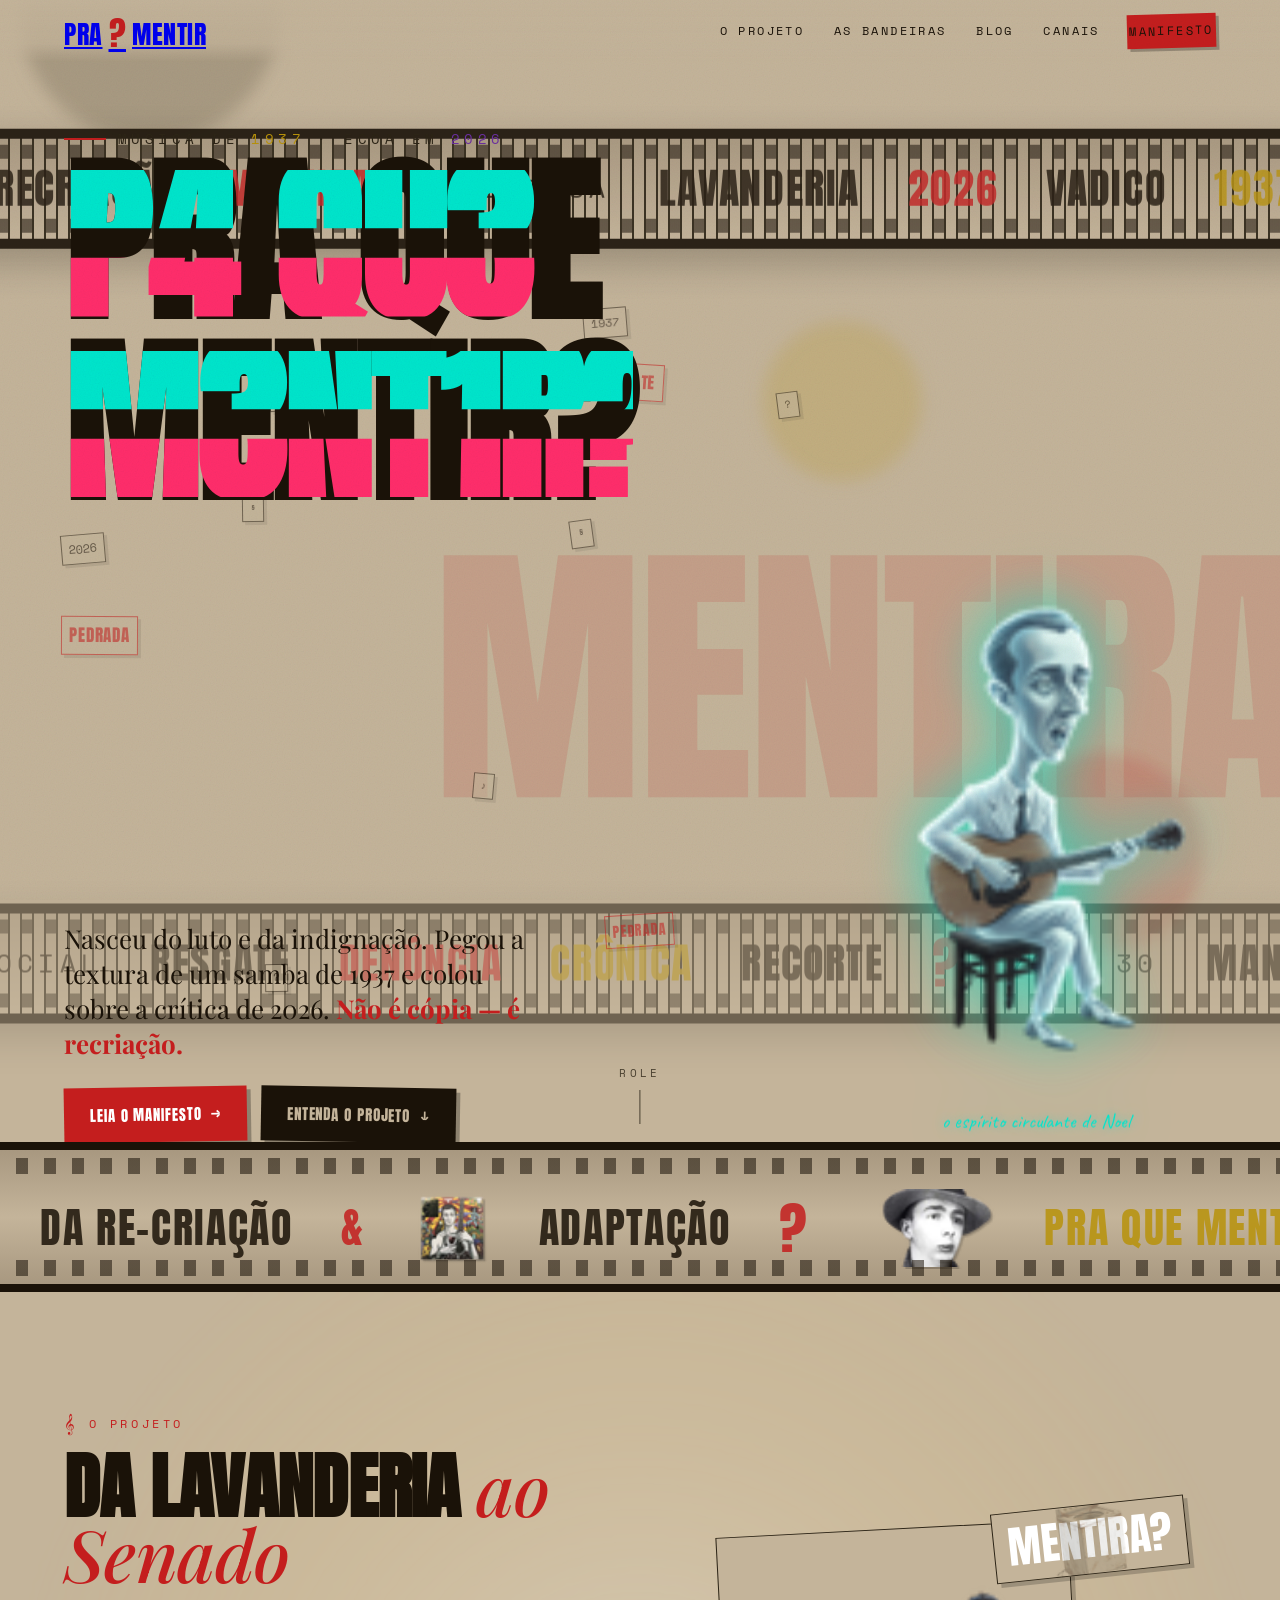
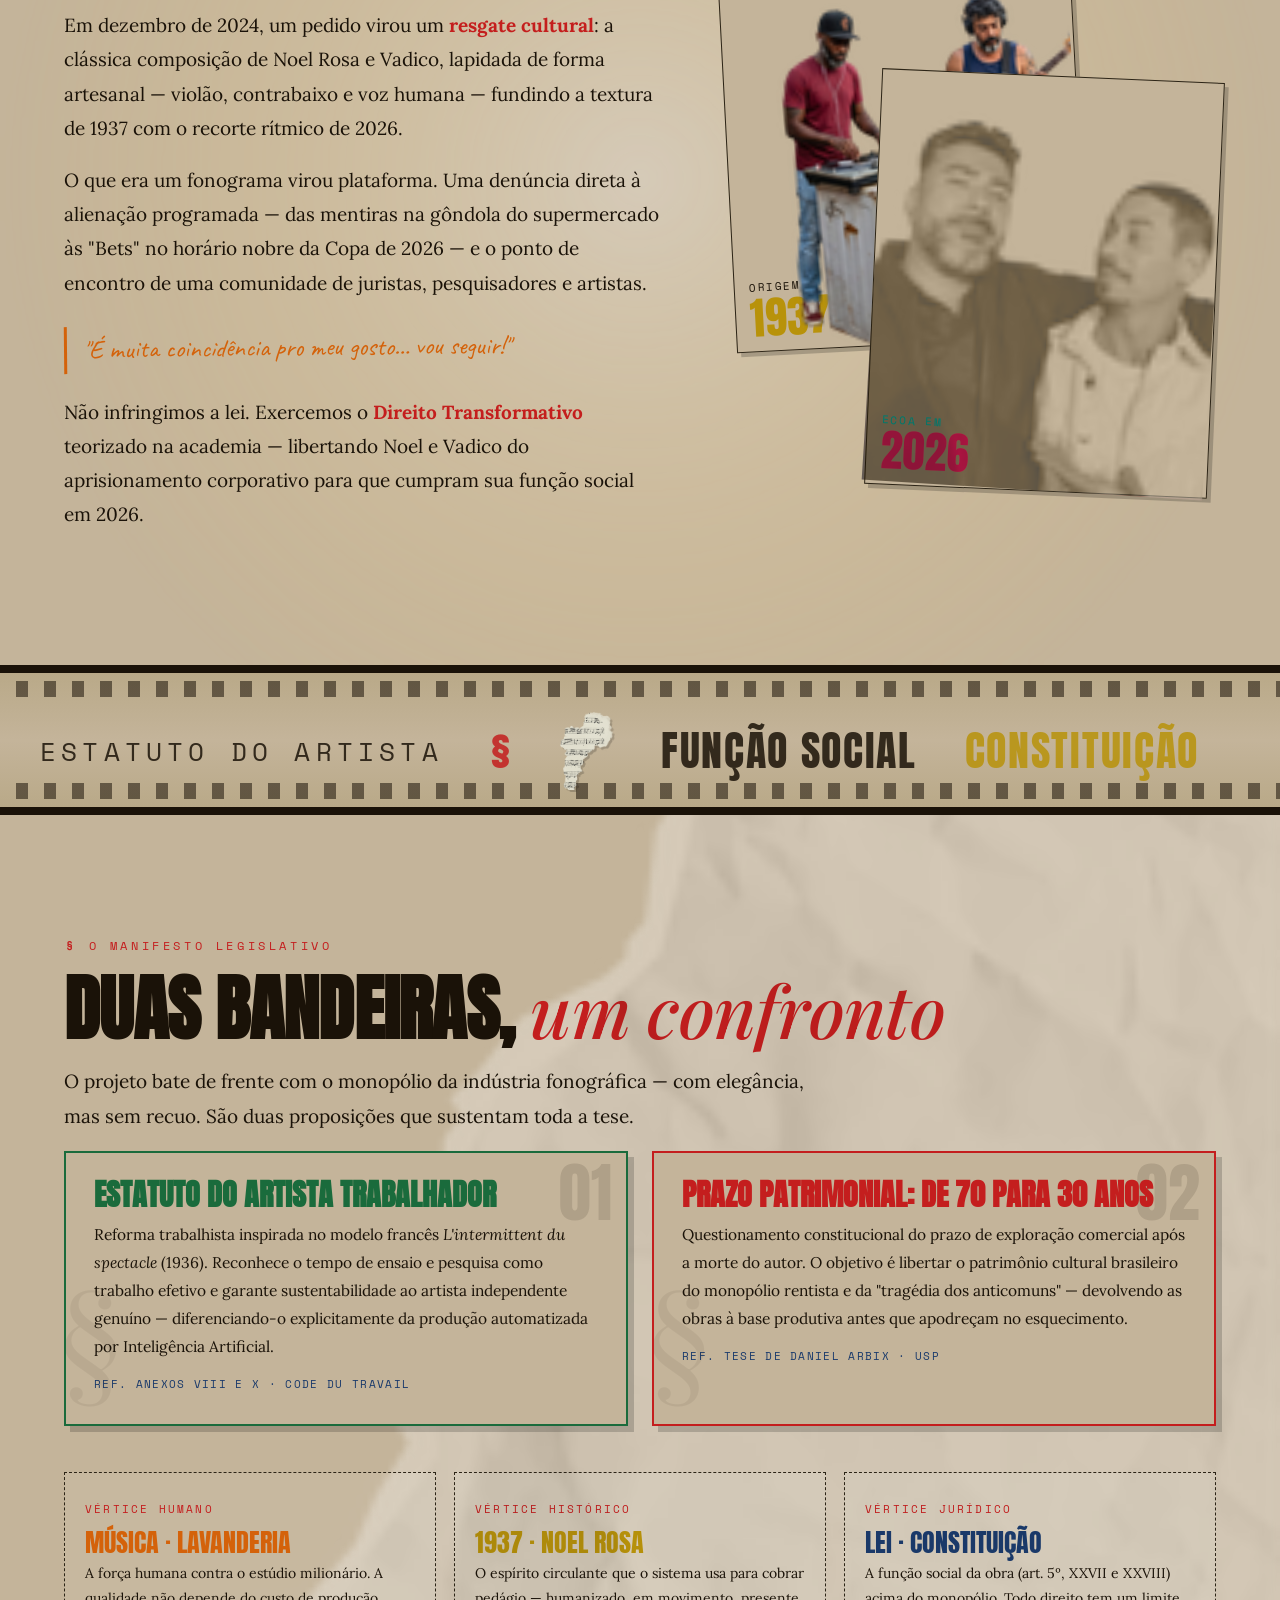
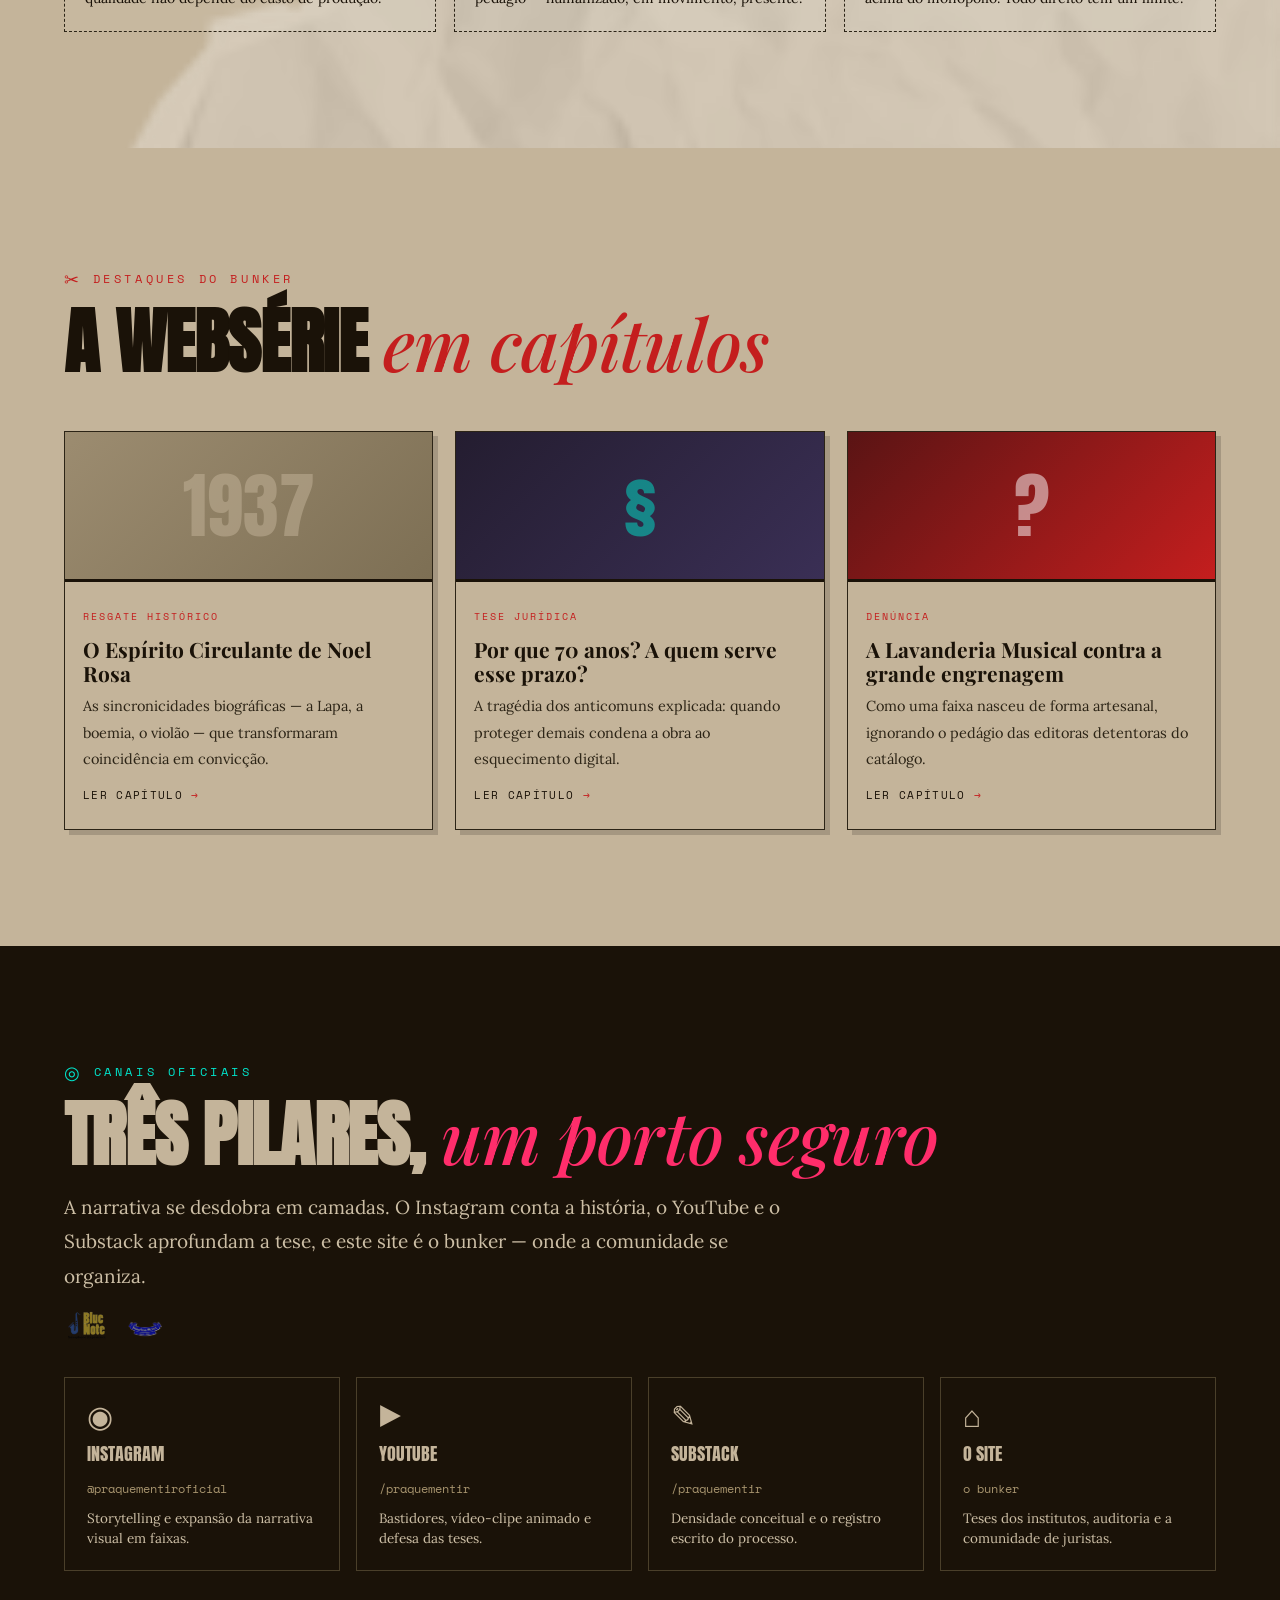
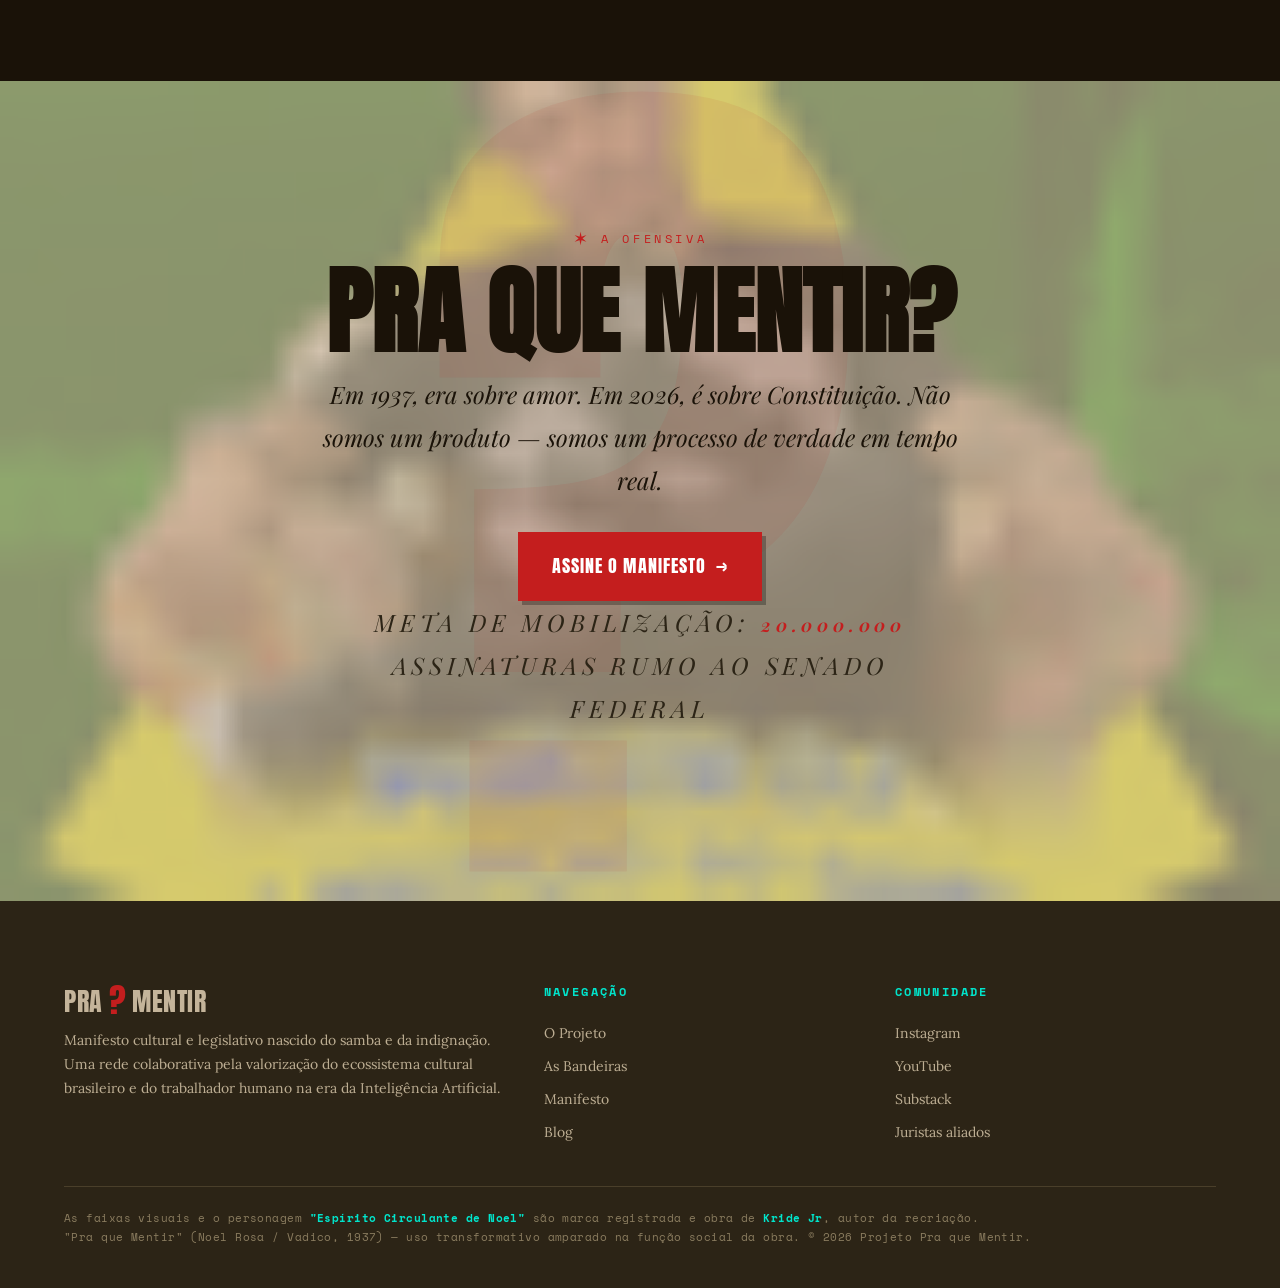
==== commit c6252f92: "Index" ====
--- a/index.html
+++ b/index.html
@@ -3,534 +3,882 @@
 <head>
 <meta charset="UTF-8">
 <meta name="viewport" content="width=device-width, initial-scale=1.0">
-<title>Pra que Mentir — Manifesto Cultural e Legislativo de Kride Jr.</title>
-
-<!-- Performance: preconnect e dns-prefetch -->
-<link rel="preconnect" href="https://www.googletagmanager.com" crossorigin>
-<link rel="preconnect" href="https://www.google-analytics.com" crossorigin>
-<link rel="dns-prefetch" href="//www.googletagmanager.com">
-<link rel="dns-prefetch" href="//www.google-analytics.com">
-<link rel="dns-prefetch" href="//graph.facebook.com">
-<link rel="dns-prefetch" href="//www.instagram.com">
-<link rel="dns-prefetch" href="//www.youtube.com">
-<link rel="dns-prefetch" href="//open.spotify.com">
-<link rel="preload" href="css/main.css" as="style">
-<link rel="preconnect" href="https://fonts.googleapis.com">
-<link rel="preconnect" href="https://fonts.gstatic.com" crossorigin>
-<link href="https://fonts.googleapis.com/css2?family=Anton&family=Playfair+Display:ital,wght@0,400;0,700;1,400&family=Lora:ital,wght@0,400;0,600;1,400&family=Space+Mono:wght@400;700&family=Caveat:wght@400;600&display=swap" rel="stylesheet">
-
-<!-- Google Analytics 4 — substitua G-XXXXXXXXXX pelo Measurement ID real -->
-<script async src="https://www.googletagmanager.com/gtag/js?id=G-XXXXXXXXXX"></script>
-
-<!-- SEO básico -->
-<meta name="description" content="Pra que Mentir é um manifesto cultural e legislativo de Kride Jr. — versão transformativa de Noel Rosa (1937), gravada artesanalmente numa lavanderia em São Paulo. Hip-hop, direito autoral e dignidade do artista independente.">
-<meta name="keywords" content="Kride Jr, Pra que Mentir, manifesto cultural, direito autoral, artista independente, São Paulo, hip-hop, Noel Rosa">
-<meta name="author" content="Kride Jr.">
-<meta name="robots" content="index, follow">
+<title>Pra que Mentir? — Música de 1937, ecoa em 2026 | Manifesto Cultural e Legislativo</title>
+
+<!-- ============ SEO ============ -->
+<meta name="description" content="Pra que Mentir? é um manifesto cultural e legislativo nascido do samba de Noel Rosa e Vadico (1937), recriado em 2026. Defende o Estatuto do Artista Trabalhador e a redução do prazo de direitos autorais de 70 para 30 anos.">
+<meta name="keywords" content="Pra que Mentir, Noel Rosa, Vadico, direito autoral, domínio público, manifesto, Estatuto do Artista, Kride Jr, samba, uso transformativo, função social da obra">
+<meta name="author" content="Kride Jr · Projeto Pra que Mentir">
+<meta name="robots" content="index, follow, max-image-preview:large">
 <link rel="canonical" href="https://praquementir.com.br/">
 
-<!-- Open Graph -->
+<!-- ============ Open Graph / GEO ============ -->
 <meta property="og:type" content="website">
-<meta property="og:title" content="Pra que Mentir — Manifesto Cultural e Legislativo">
-<meta property="og:description" content="Uma faixa nascida do luto. Um manifesto que questiona quem lucra com os mortos, quem financia a alienação e o que o Brasil deve ao artista independente.">
+<meta property="og:locale" content="pt_BR">
+<meta property="og:site_name" content="Pra que Mentir?">
+<meta property="og:title" content="Pra que Mentir? — Música de 1937, ecoa em 2026">
+<meta property="og:description" content="Manifesto cultural e legislativo. Da lavanderia ao Senado: libertar o patrimônio cultural brasileiro do monopólio rentista.">
 <meta property="og:url" content="https://praquementir.com.br/">
-<meta property="og:locale" content="pt_BR">
-<meta property="og:site_name" content="Pra que Mentir">
-
-<!-- Twitter Card -->
 <meta name="twitter:card" content="summary_large_image">
-<meta name="twitter:title" content="Pra que Mentir — Manifesto Cultural e Legislativo">
-<meta name="twitter:description" content="Uma faixa nascida do luto. Um manifesto que questiona quem lucra com os mortos, quem financia a alienação e o que o Brasil deve ao artista independente.">
-
-<!-- GEO -->
-<meta name="geo.region" content="BR-SP">
-<meta name="geo.placename" content="São Paulo, Brasil">
-<meta name="geo.position" content="-23.5505;-46.6333">
-<meta name="ICBM" content="-23.5505, -46.6333">
-
-<link rel="stylesheet" href="css/main.css">
-
+<meta name="twitter:title" content="Pra que Mentir? — Música de 1937, ecoa em 2026">
+<meta name="twitter:description" content="Não somos um produto. Somos um processo de verdade em tempo real.">
+
+<!-- ============ Structured Data (GEO) ============ -->
 <script type="application/ld+json">
 {
   "@context": "https://schema.org",
-  "@type": "WebSite",
-  "name": "Pra que Mentir",
-  "url": "https://praquementir.com.br",
-  "description": "Manifesto cultural e legislativo de Kride Jr. — versão transformativa de Noel Rosa e Vadico (1937), hip-hop, direito autoral e artista independente.",
-  "author": { "@type": "Person", "name": "Kride Jr." },
-  "inLanguage": "pt-BR"
+  "@type": "Organization",
+  "name": "Pra que Mentir?",
+  "alternateName": "Projeto Pra que Mentir",
+  "url": "https://praquementir.com.br/",
+  "description": "Manifesto cultural e legislativo brasileiro que defende o Estatuto do Artista Trabalhador e a redução do prazo de proteção patrimonial dos direitos autorais de 70 para 30 anos após a morte do autor.",
+  "founder": { "@type": "Person", "name": "Kride Jr" },
+  "sameAs": [
+    "https://instagram.com/praquementiroficial",
+    "https://youtube.com/@praquementiroficial",
+    "https://praquementir.substack.com"
+  ]
 }
 </script>
 <script type="application/ld+json">
 {
   "@context": "https://schema.org",
   "@type": "MusicComposition",
-  "name": "Pra que Mentir",
+  "name": "Pra que Mentir? (Recriação 2026)",
   "composer": [
-    {"@type": "Person", "name": "Noel Rosa"},
-    {"@type": "Person", "name": "Vadico"}
+    { "@type": "Person", "name": "Noel Rosa" },
+    { "@type": "Person", "name": "Vadico (Oswaldo Gogliano)" }
   ],
-  "lyricist": {"@type": "Person", "name": "Kride Jr."},
-  "dateCreated": "2024",
+  "datePublished": "2026",
   "inLanguage": "pt-BR",
-  "genre": "Hip-Hop",
-  "description": "Versão transformativa de Pra que Mentir (1937), gravada artesanalmente em lavanderia."
+  "isBasedOn": "Pra que Mentir? (Noel Rosa / Vadico, 1937)",
+  "about": "Uso transformativo, função social da obra, crítica à alienação e às apostas esportivas"
 }
 </script>
+<script type="application/ld+json">
+{
+  "@context": "https://schema.org",
+  "@type": "FAQPage",
+  "mainEntity": [
+    {
+      "@type": "Question",
+      "name": "O que é o projeto Pra que Mentir?",
+      "acceptedAnswer": { "@type": "Answer", "text": "É um manifesto cultural e legislativo que parte da recriação do samba 'Pra que Mentir', de Noel Rosa e Vadico (1937), para defender a valorização do artista independente e a reforma da lei de direitos autorais no Brasil." }
+    },
+    {
+      "@type": "Question",
+      "name": "Quais são as duas bandeiras do manifesto?",
+      "acceptedAnswer": { "@type": "Answer", "text": "Primeira: o Estatuto do Artista Trabalhador, inspirado no modelo francês L'intermittent du spectacle. Segunda: a redução do prazo de exploração comercial das obras de 70 para 30 anos após a morte do autor." }
+    },
+    {
+      "@type": "Question",
+      "name": "Por que 70 anos de proteção pós-morte é questionado?",
+      "acceptedAnswer": { "@type": "Answer", "text": "Porque, segundo a tese de Daniel Arbix, o excesso de direitos sobre uma obra pode condená-la ao esquecimento — a chamada tragédia dos anticomuns — em vez de manter viva a memória cultural." }
+    }
+  ]
+}
+</script>
+
+<!-- ============ Fontes ============ -->
+<link rel="preconnect" href="https://fonts.googleapis.com">
+<link rel="preconnect" href="https://fonts.gstatic.com" crossorigin>
+<link href="https://fonts.googleapis.com/css2?family=Anton&family=Bebas+Neue&family=Caveat:wght@500;700&family=Lora:ital,wght@0,400;0,500;1,400&family=Playfair+Display:ital,wght@0,500;0,700;0,900;1,500&family=Space+Mono:wght@400;700&display=swap" rel="stylesheet">
+
+<style>
+/* ============================================================
+   PRA QUE MENTIR — Identidade "Retro-Futurismo de Denúncia"
+   Tokens derivados do Guia da Marca v1.0
+   ============================================================ */
+:root{
+  /* A Lavanderia */
+  --papel:#C4B49A;
+  --areia:#A89880;
+  --tinta:#1A1208;
+  --carvao:#2C2416;
+  /* A Tinta */
+  --vermelho:#C41E1E;
+  --laranja:#D4620A;
+  --roxo:#6B2FA0;
+  --dourado:#B8920A;
+  --verde:#1A6B3C;
+  --azul:#1A3A6B;
+  /* O Glitch */
+  --neon:#FF2D6B;
+  --ciano:#00E5CC;
+  --alerta:#FFE100;
+
+  --max:1440px;
+
+  /* Slots de imagem — PV: troque por assets reais das faixas/tiras */
+  --faixa-1:none;
+  --faixa-2:none;
+  --faixa-3:none;
+}
+
+*{margin:0;padding:0;box-sizing:border-box}
+html{scroll-behavior:smooth}
+body{
+  background:var(--papel);
+  color:var(--tinta);
+  font-family:'Lora',Georgia,serif;
+  line-height:1.8;
+  overflow-x:hidden;
+  position:relative;
+}
+
+/* Grão de papel global */
+body::before{
+  content:"";position:fixed;inset:0;z-index:9000;pointer-events:none;opacity:.10;
+  mix-blend-mode:multiply;
+  background-image:url("data:image/svg+xml,%3Csvg xmlns='http://www.w3.org/2000/svg' width='180' height='180'%3E%3Cfilter id='n'%3E%3CfeTurbulence type='fractalNoise' baseFrequency='0.85' numOctaves='3' stitchTiles='stitch'/%3E%3C/filter%3E%3Crect width='100%25' height='100%25' filter='url(%23n)'/%3E%3C/svg%3E");
+  animation:grain 8s steps(6) infinite;
+}
+@keyframes grain{
+  0%,100%{transform:translate(0,0)}
+  20%{transform:translate(-3px,2px)}
+  40%{transform:translate(2px,-3px)}
+  60%{transform:translate(-2px,-2px)}
+  80%{transform:translate(3px,2px)}
+}
+
+::selection{background:var(--vermelho);color:#fff}
+
+/* ===================== NAV ===================== */
+.nav{
+  position:fixed;top:0;left:0;right:0;z-index:8000;
+  display:flex;align-items:center;justify-content:space-between;
+  padding:14px clamp(18px,5vw,80px);
+  background:linear-gradient(180deg,rgba(196,180,154,.96),rgba(196,180,154,.78) 70%,transparent);
+  backdrop-filter:blur(2px);
+}
+.brand{font-family:'Anton';font-size:clamp(18px,2.4vw,26px);letter-spacing:.5px;text-transform:uppercase;line-height:1;display:flex;align-items:baseline;gap:6px}
+.brand .q{color:var(--vermelho);font-size:1.3em;transform:translateY(.06em)}
+.nav-links{display:flex;align-items:center;gap:clamp(10px,2vw,30px)}
+.nav-links a{
+  font-family:'Space Mono';font-size:12px;letter-spacing:.2em;text-transform:uppercase;
+  color:var(--tinta);text-decoration:none;position:relative;padding:6px 2px;
+}
+.nav-links a::after{content:"";position:absolute;left:0;bottom:0;height:2px;width:0;background:var(--vermelho);transition:width .25s}
+.nav-links a:hover::after,.nav-links a:focus-visible::after{width:100%}
+.nav-cta{
+  font-family:'Anton';text-transform:uppercase;letter-spacing:.06em;
+  background:var(--vermelho);color:#fff;text-decoration:none;
+  padding:9px 18px;font-size:13px;box-shadow:3px 3px 0 rgba(0,0,0,.25);
+  transform:rotate(-1.5deg);transition:transform .15s,box-shadow .15s;
+}
+.nav-cta:hover{transform:rotate(-1.5deg) translate(-1px,-1px);box-shadow:5px 5px 0 rgba(0,0,0,.3)}
+.menu-toggle{display:none}
+
+/* ===================== HERÓI ===================== */
+.hero{
+  position:relative;min-height:100svh;
+  display:flex;flex-direction:column;justify-content:center;
+  padding:120px clamp(18px,5vw,80px) 0;
+  overflow:hidden;
+}
+.hero-bg-layer{position:absolute;inset:-10% -5%;z-index:0;pointer-events:none}
+
+/* manchas de café/umidade */
+.stain{position:absolute;border-radius:50%;filter:blur(8px);opacity:.18;mix-blend-mode:multiply}
+
+/* faixa diagonal — assinatura visual */
+.diag-strip{
+  position:absolute;left:-20%;width:140%;height:120px;z-index:1;
+  background:repeating-linear-gradient(90deg,var(--carvao) 0 2px,transparent 2px 12px),
+             linear-gradient(180deg,var(--areia),var(--papel));
+  border-top:10px solid var(--tinta);border-bottom:10px solid var(--tinta);
+  box-shadow:0 14px 40px rgba(0,0,0,.25);opacity:.9;
+  display:flex;align-items:center;overflow:hidden;
+}
+.diag-strip::before,.diag-strip::after{
+  content:"";position:absolute;left:0;right:0;height:14px;
+  background:repeating-linear-gradient(90deg,transparent 0 14px,var(--tinta) 14px 24px);
+  opacity:.6;
+}
+.diag-strip::before{top:6px}
+.diag-strip::after{bottom:6px}
+.diag-1{top:18%;transform:rotate(-7deg)}
+.diag-2{bottom:8%;transform:rotate(5deg);opacity:.5}
+
+.strip-run{display:flex;gap:48px;white-space:nowrap;align-items:center;padding-left:40px;animation:run 38s linear infinite;will-change:transform}
+.diag-2 .strip-run{animation-duration:52s;animation-direction:reverse}
+@keyframes run{from{transform:translateX(0)}to{transform:translateX(-50%)}}
+.strip-word{font-family:'Anton';font-size:42px;text-transform:uppercase;letter-spacing:.04em;color:var(--tinta);opacity:.85}
+.strip-word.red{color:var(--vermelho)}
+.strip-word.gold{color:var(--dourado)}
+.strip-word.mono{font-family:'Space Mono';font-size:26px;letter-spacing:.2em}
+.strip-word.q{color:var(--vermelho);font-size:56px}
+
+.hero-inner{position:relative;z-index:5;max-width:var(--max);margin:0 auto;width:100%}
+.kicker{
+  font-family:'Space Mono';font-size:clamp(11px,1.5vw,14px);letter-spacing:.32em;text-transform:uppercase;
+  color:var(--carvao);display:inline-flex;align-items:center;gap:12px;margin-bottom:18px;
+}
+.kicker::before{content:"";width:42px;height:2px;background:var(--vermelho)}
+.kicker .y1937{color:var(--dourado)}
+.kicker .y2026{color:var(--roxo)}
+
+.hero h1{
+  font-family:'Anton';text-transform:uppercase;line-height:.82;
+  font-size:clamp(58px,14vw,200px);letter-spacing:-.01em;
+  color:var(--tinta);position:relative;margin-bottom:6px;
+}
+.hero h1 .que{
+  display:block;font-family:'Playfair Display';font-style:italic;font-weight:500;
+  font-size:.26em;letter-spacing:0;text-transform:none;color:var(--carvao);
+  margin:-.05em 0 -.04em .04em;
+}
+.hero h1 .mentir{color:var(--tinta)}
+/* Glitch 1937 ↔ 2026 no título */
+.glitch{position:relative;display:inline-block}
+.glitch::before,.glitch::after{
+  content:attr(data-text);position:absolute;left:0;top:0;width:100%;overflow:hidden;pointer-events:none;
+}
+.glitch::before{color:var(--ciano);clip-path:inset(0 0 60% 0);animation:gl1 4.2s infinite steps(2)}
+.glitch::after{color:var(--neon);clip-path:inset(60% 0 0 0);animation:gl2 3.4s infinite steps(2)}
+@keyframes gl1{0%,92%,100%{transform:translate(0,0);opacity:0}93%{opacity:.9;transform:translate(-4px,-2px)}96%{transform:translate(3px,1px)}}
+@keyframes gl2{0%,90%,100%{transform:translate(0,0);opacity:0}91%{opacity:.9;transform:translate(4px,2px)}97%{transform:translate(-3px,-1px)}}
+
+.hero-grid{display:grid;grid-template-columns:1.3fr .9fr;gap:40px;align-items:end;margin-top:26px}
+@media(max-width:860px){.hero-grid{grid-template-columns:1fr;gap:28px}}
+
+.hero-lead{font-family:'Playfair Display';font-size:clamp(18px,2.4vw,26px);line-height:1.35;max-width:30ch}
+.hero-lead b{color:var(--vermelho);font-weight:700}
+.hero-actions{display:flex;flex-wrap:wrap;gap:14px;margin-top:26px}
+.btn{
+  font-family:'Anton';text-transform:uppercase;letter-spacing:.06em;font-size:15px;
+  text-decoration:none;padding:14px 26px;display:inline-flex;align-items:center;gap:10px;
+  box-shadow:4px 4px 0 rgba(0,0,0,.28);transition:transform .15s,box-shadow .15s;cursor:pointer;border:none;
+}
+.btn-red{background:var(--vermelho);color:#fff;transform:rotate(-1deg)}
+.btn-ink{background:var(--tinta);color:var(--papel);transform:rotate(1deg)}
+.btn:hover{transform:translate(-2px,-2px) rotate(0deg);box-shadow:6px 6px 0 rgba(0,0,0,.32)}
+.btn .arr{font-family:'Space Mono';font-weight:700}
+
+/* MENTIRA combativa gigante atrás */
+.mentira-ghost{
+  position:absolute;right:-2%;top:50%;transform:translateY(-50%) rotate(-4deg);
+  font-family:'Anton';font-size:clamp(120px,22vw,360px);color:var(--vermelho);
+  opacity:.13;letter-spacing:-.02em;z-index:1;pointer-events:none;user-select:none;line-height:.8;
+}
+
+/* O ESPÍRITO CIRCULANTE (SVG) */
+.spirit-wrap{position:relative;justify-self:end;width:min(360px,80vw);filter:drop-shadow(0 0 30px rgba(0,229,204,.35))}
+.spirit-tag{
+  font-family:'Caveat';font-size:20px;color:var(--ciano);text-align:center;margin-top:6px;
+  text-shadow:0 0 12px rgba(0,229,204,.6);
+}
+.spirit-svg{width:100%;height:auto;display:block;animation:float 7s ease-in-out infinite;will-change:transform}
+@keyframes float{0%,100%{transform:translateY(0)}50%{transform:translateY(-14px)}}
+.aura{animation:pulse 4s ease-in-out infinite}
+@keyframes pulse{0%,100%{opacity:.5}50%{opacity:.95}}
+
+.scroll-cue{
+  position:absolute;bottom:18px;left:50%;transform:translateX(-50%);z-index:6;
+  font-family:'Space Mono';font-size:11px;letter-spacing:.3em;text-transform:uppercase;color:var(--carvao);
+  display:flex;flex-direction:column;align-items:center;gap:6px;opacity:.8;
+}
+.scroll-cue .line{width:1px;height:34px;background:var(--carvao);animation:cue 1.8s ease-in-out infinite}
+@keyframes cue{0%,100%{transform:scaleY(.4);transform-origin:top;opacity:.4}50%{transform:scaleY(1);opacity:1}}
+
+/* recortes aleatórios espalhados via JS */
+.scrap{position:absolute;z-index:2;pointer-events:none;font-family:'Space Mono';font-size:12px;
+  background:var(--papel);border:1px solid var(--carvao);padding:3px 7px;
+  box-shadow:3px 3px 0 rgba(0,0,0,.15);opacity:.0;transition:opacity 1.2s}
+.scrap.show{opacity:.55}
+.scrap.stamp{font-family:'Anton';color:var(--vermelho);border-color:var(--vermelho);background:transparent;font-size:14px;letter-spacing:.05em}
+
+/* ===================== DIVISOR DE FAIXA FULL-BLEED ===================== */
+.faixa-divider{
+  position:relative;height:150px;overflow:hidden;z-index:3;
+  background:linear-gradient(180deg,var(--areia),var(--papel) 50%,var(--areia));
+  border-top:8px solid var(--tinta);border-bottom:8px solid var(--tinta);
+  margin:0;
+}
+.faixa-divider::before,.faixa-divider::after{
+  content:"";position:absolute;left:0;right:0;height:16px;z-index:2;
+  background:repeating-linear-gradient(90deg,transparent 0 16px,var(--tinta) 16px 28px);opacity:.55;
+}
+.faixa-divider::before{top:8px}
+.faixa-divider::after{bottom:8px}
+.faixa-divider .strip-run{height:100%;padding-top:22px}
+.faixa-divider.alt{background:linear-gradient(180deg,#b9a988,var(--papel) 50%,#b9a988)}
+
+/* ===================== SEÇÃO BASE ===================== */
+.section{position:relative;max-width:var(--max);margin:0 auto;padding:clamp(64px,9vw,120px) clamp(18px,5vw,80px);z-index:4}
+.eyebrow{font-family:'Space Mono';font-size:12px;letter-spacing:.3em;text-transform:uppercase;color:var(--vermelho);margin-bottom:14px;display:flex;align-items:center;gap:10px}
+.eyebrow .sym{font-size:18px}
+.h2{font-family:'Anton';text-transform:uppercase;font-size:clamp(34px,6vw,72px);line-height:.92;letter-spacing:-.01em;margin-bottom:22px}
+.h2 .ital{font-family:'Playfair Display';font-style:italic;font-weight:500;text-transform:none;color:var(--vermelho)}
+.lead-p{font-size:clamp(16px,2vw,19px);max-width:62ch;margin-bottom:18px}
+.lead-p strong{color:var(--vermelho)}
+
+/* reveal */
+.reveal{opacity:0;transform:translateY(28px);transition:opacity .8s,transform .8s}
+.reveal.in{opacity:1;transform:none}
+
+/* ----- O PROJETO ----- */
+.projeto{display:grid;grid-template-columns:1.1fr .9fr;gap:clamp(30px,5vw,70px);align-items:center}
+@media(max-width:860px){.projeto{grid-template-columns:1fr}}
+.aside-note{
+  font-family:'Caveat';font-size:clamp(19px,2.4vw,26px);color:var(--laranja);
+  border-left:3px solid var(--laranja);padding-left:16px;margin:24px 0;transform:rotate(-.6deg);
+}
+.collage{position:relative;aspect-ratio:4/5;min-height:320px}
+.collage .card{
+  position:absolute;background:var(--papel);border:1px solid var(--carvao);
+  box-shadow:4px 4px 0 rgba(0,0,0,.2);padding:14px;
+  display:flex;flex-direction:column;justify-content:flex-end;
+}
+.collage .card .lbl{font-family:'Space Mono';font-size:11px;letter-spacing:.15em;text-transform:uppercase}
+.collage .card .big{font-family:'Anton';font-size:clamp(28px,4vw,44px);line-height:.9;text-transform:uppercase}
+.c1{inset:0 28% 32% 0;background:linear-gradient(135deg,#9c8c70,var(--areia));transform:rotate(-3deg);z-index:2}
+.c1 .big{color:var(--dourado)}
+.c2{inset:24% 0 8% 30%;background:linear-gradient(135deg,#2a2335,#1a1422);transform:rotate(2.5deg);z-index:3}
+.c2 .lbl,.c2 .big{color:var(--ciano)}
+.c2 .big{color:var(--neon)}
+.c3{right:6%;top:-4%;background:var(--vermelho);color:#fff;transform:rotate(-6deg);z-index:4;padding:10px 14px;width:max-content}
+.c3 .big{font-size:clamp(22px,3vw,32px)}
+
+/* ----- TRIÂNGULO / BANDEIRAS ----- */
+.bandeiras{display:grid;grid-template-columns:repeat(2,1fr);gap:24px;margin-top:10px}
+@media(max-width:760px){.bandeiras{grid-template-columns:1fr}}
+.bandeira{
+  position:relative;background:var(--papel);border:2px solid var(--tinta);padding:28px;
+  box-shadow:6px 6px 0 rgba(0,0,0,.18);overflow:hidden;
+}
+.bandeira .num{font-family:'Anton';font-size:64px;line-height:1;color:rgba(26,18,8,.12);position:absolute;top:8px;right:14px}
+.bandeira h3{font-family:'Anton';text-transform:uppercase;font-size:clamp(22px,2.6vw,30px);line-height:.95;margin-bottom:12px;position:relative;z-index:2}
+.bandeira p{font-size:15.5px;position:relative;z-index:2}
+.bandeira .tagref{font-family:'Space Mono';font-size:11px;letter-spacing:.12em;text-transform:uppercase;margin-top:14px;display:inline-block;color:var(--azul)}
+.bandeira.b1{border-color:var(--verde)}
+.bandeira.b1 h3{color:var(--verde)}
+.bandeira.b2{border-color:var(--vermelho)}
+.bandeira.b2 h3{color:var(--vermelho)}
+.bandeira::after{content:"§";position:absolute;bottom:-18px;left:-6px;font-family:'Playfair Display';font-size:120px;opacity:.06}
+
+/* triângulo visual */
+.triangle{display:grid;grid-template-columns:repeat(3,1fr);gap:18px;margin-top:46px}
+@media(max-width:760px){.triangle{grid-template-columns:1fr}}
+.vertex{border:1px dashed var(--carvao);padding:20px;background:rgba(255,255,255,.06)}
+.vertex .v-k{font-family:'Space Mono';font-size:11px;letter-spacing:.2em;text-transform:uppercase;color:var(--vermelho)}
+.vertex .v-t{font-family:'Anton';text-transform:uppercase;font-size:clamp(20px,2.4vw,26px);line-height:.95;margin:8px 0 6px}
+.vertex .v-d{font-size:14px}
+.v-hum .v-t{color:var(--laranja)}
+.v-his .v-t{color:var(--dourado)}
+.v-jur .v-t{color:var(--azul)}
+
+/* ----- BLOG ----- */
+.blog-head{display:flex;align-items:flex-end;justify-content:space-between;flex-wrap:wrap;gap:18px;margin-bottom:34px}
+.blog-grid{display:grid;grid-template-columns:repeat(3,1fr);gap:22px}
+@media(max-width:900px){.blog-grid{grid-template-columns:1fr 1fr}}
+@media(max-width:600px){.blog-grid{grid-template-columns:1fr}}
+.post{
+  position:relative;background:var(--papel);border:1px solid var(--carvao);
+  box-shadow:5px 5px 0 rgba(0,0,0,.16);text-decoration:none;color:var(--tinta);
+  display:flex;flex-direction:column;overflow:hidden;transition:transform .18s,box-shadow .18s;
+}
+.post:hover{transform:translate(-3px,-3px);box-shadow:9px 9px 0 rgba(0,0,0,.22)}
+.post .thumb{height:150px;position:relative;overflow:hidden;border-bottom:3px solid var(--tinta);
+  display:flex;align-items:center;justify-content:center}
+.post .thumb .glyph{font-family:'Anton';font-size:72px;opacity:.5;text-transform:uppercase}
+.p-a .thumb{background:linear-gradient(135deg,#9c8c70,#7d6f54)}.p-a .glyph{color:var(--papel)}
+.p-b .thumb{background:linear-gradient(135deg,#241d30,#3a2f55)}.p-b .glyph{color:var(--ciano)}
+.p-c .thumb{background:linear-gradient(135deg,#5a1414,var(--vermelho))}.p-c .glyph{color:#fff}
+.post .body{padding:18px 18px 22px}
+.post .cat{font-family:'Space Mono';font-size:10px;letter-spacing:.2em;text-transform:uppercase;color:var(--vermelho)}
+.post h3{font-family:'Playfair Display';font-weight:700;font-size:21px;line-height:1.15;margin:8px 0 8px}
+.post .excerpt{font-size:14.5px;color:var(--carvao)}
+.post .read{font-family:'Space Mono';font-size:11px;letter-spacing:.12em;text-transform:uppercase;margin-top:14px;display:inline-block}
+.post .read .arr{color:var(--vermelho)}
+.soon{position:absolute;top:10px;right:-30px;transform:rotate(40deg);background:var(--tinta);color:var(--papel);
+  font-family:'Space Mono';font-size:10px;letter-spacing:.15em;padding:4px 38px;text-transform:uppercase}
+
+/* ----- CANAIS ----- */
+.canais-sec{background:var(--tinta);color:var(--papel);position:relative;z-index:4;overflow:hidden}
+.canais-sec .eyebrow{color:var(--ciano)}
+.canais-sec .h2{color:var(--papel)}
+.canais-sec .h2 .ital{color:var(--neon)}
+.canais-sec .lead-p{color:#cdbfa6}
+.canais{display:grid;grid-template-columns:repeat(4,1fr);gap:16px;margin-top:30px}
+@media(max-width:880px){.canais{grid-template-columns:1fr 1fr}}
+@media(max-width:460px){.canais{grid-template-columns:1fr}}
+.canal{
+  border:1px solid #4a3f2a;padding:22px;text-decoration:none;color:var(--papel);
+  display:flex;flex-direction:column;gap:8px;transition:background .2s,transform .18s,border-color .2s;
+}
+.canal:hover{transform:translateY(-4px)}
+.canal .ic{font-family:'Anton';font-size:30px;line-height:1}
+.canal .nm{font-family:'Anton';text-transform:uppercase;font-size:18px}
+.canal .at{font-family:'Space Mono';font-size:12px;color:#a8956f}
+.canal .desc{font-size:13.5px;color:#cdbfa6;line-height:1.5}
+.canal.insta:hover{background:linear-gradient(135deg,#6b2fa0,#ff2d6b);border-color:transparent}
+.canal.yt:hover{background:var(--vermelho);border-color:transparent}
+.canal.sub:hover{background:var(--laranja);border-color:transparent}
+.canal.site:hover{background:var(--verde);border-color:transparent}
+
+/* ----- CTA MANIFESTO ----- */
+.cta-sec{position:relative;text-align:center;padding:clamp(70px,11vw,150px) clamp(18px,5vw,80px);overflow:hidden;z-index:4}
+.cta-sec .big-q{position:absolute;inset:0;display:flex;align-items:center;justify-content:center;
+  font-family:'Anton';font-size:min(80vw,900px);color:var(--vermelho);opacity:.08;z-index:0;pointer-events:none;line-height:1}
+.cta-inner{position:relative;z-index:2;max-width:var(--max);margin:0 auto}
+.cta-sec h2{font-family:'Anton';text-transform:uppercase;font-size:clamp(38px,8vw,96px);line-height:.9;margin-bottom:18px}
+.cta-sec p{font-family:'Playfair Display';font-style:italic;font-size:clamp(17px,2.4vw,24px);max-width:46ch;margin:0 auto 30px}
+.count{font-family:'Space Mono';font-size:13px;letter-spacing:.2em;text-transform:uppercase;color:var(--carvao);margin-top:24px}
+.count b{color:var(--vermelho);font-size:18px}
+
+/* ----- RODAPÉ ----- */
+footer{background:var(--carvao);color:#bdae93;position:relative;z-index:4;padding:clamp(48px,7vw,80px) clamp(18px,5vw,80px) 40px}
+.foot-grid{max-width:var(--max);margin:0 auto;display:grid;grid-template-columns:1.4fr 1fr 1fr;gap:30px}
+@media(max-width:760px){.foot-grid{grid-template-columns:1fr}}
+footer .brand{color:var(--papel);margin-bottom:14px}
+footer p{font-size:14px;line-height:1.7}
+.foot-col h4{font-family:'Space Mono';font-size:12px;letter-spacing:.2em;text-transform:uppercase;color:var(--ciano);margin-bottom:14px}
+.foot-col a{display:block;color:#bdae93;text-decoration:none;font-size:14px;padding:4px 0}
+.foot-col a:hover{color:var(--papel)}
+.tm{max-width:var(--max);margin:36px auto 0;border-top:1px solid #4a3f2a;padding-top:22px;
+  font-family:'Space Mono';font-size:11px;line-height:1.8;color:#8a7c5f;letter-spacing:.04em}
+.tm b{color:var(--ciano)}
+
+/* ── Assets dinâmicos (assets-loader.js) ── */
+.section-bg{position:absolute;inset:0;z-index:0;background-size:cover;
+  background-position:center;opacity:.3;pointer-events:none}
+.strip-cut{height:78px;width:auto;object-fit:contain;vertical-align:middle;
+  filter:drop-shadow(2px 2px 0 rgba(0,0,0,.2))}
+.scatter-img{position:absolute;pointer-events:none;will-change:transform;z-index:2}
+.spirit-real{filter:drop-shadow(0 0 28px rgba(0,229,204,.45))}
+
+/* ===================== ACESSIBILIDADE ===================== */
+a:focus-visible,button:focus-visible{outline:3px solid var(--ciano);outline-offset:3px}
+@media(prefers-reduced-motion:reduce){
+  *,*::before,*::after{animation:none!important;transition:none!important;scroll-behavior:auto!important}
+  .reveal{opacity:1;transform:none}
+}
+</style>
 </head>
 <body>
 
-<!-- AMBIENT FLOATING NOTES -->
-<div class="ambient" id="ambient"></div>
-
-<nav>
-  <a href="index.html" class="nav-logo"><span class="clef-mini">𝄞</span> Pra que Mentir</a>
-  <ul class="nav-links">
-    <li><a href="manifesto.html">Manifesto</a></li>
-    <li><a href="#">Blog</a></li>
-    <li><a href="galeria.html">Obras</a></li>
-    <li><a href="#" data-vlk-click="cta_nav_apoie_stone" data-vlk-category="nav">Apoie</a></li>
-  </ul>
+<!-- ===================== NAV ===================== -->
+<nav class="nav" aria-label="Navegação principal">
+  <a href="#topo" class="brand" aria-label="Pra que Mentir, página inicial">PRA<span class="q">?</span>MENTIR</a>
+  <div class="nav-links">
+    <a href="#projeto">O Projeto</a>
+    <a href="#bandeiras">As Bandeiras</a>
+    <a href="#blog">Blog</a>
+    <a href="#canais">Canais</a>
+    <a href="manifesto.html" class="nav-cta">Manifesto</a>
+  </div>
 </nav>
 
-<!-- ═══════════════════════════════════════════════════════
-     HERO — duas colunas: tipografia + zona de colagem
-════════════════════════════════════════════════════════ -->
-<section class="hero">
-  <!-- Pentagrama sutil de fundo -->
-  <svg class="staff-svg" preserveAspectRatio="none" viewBox="0 0 1440 900">
-    <line class="staff-line l1" x1="0" y1="260" x2="1440" y2="260"/>
-    <line class="staff-line l2" x1="0" y1="310" x2="1440" y2="310"/>
-    <line class="staff-line l3" x1="0" y1="360" x2="1440" y2="360"/>
-    <line class="staff-line l4" x1="0" y1="410" x2="1440" y2="410"/>
-    <line class="staff-line l5" x1="0" y1="460" x2="1440" y2="460"/>
-  </svg>
-
-  <!-- Interrogação gigante de fundo -->
-  <div class="hero-question-bg" aria-hidden="true">?</div>
-
-  <!-- Lado esquerdo: tipografia -->
-  <div class="hero-left">
-    <div class="hero-eyebrow">São Paulo · 1937 → 2026 · Manifesto Cultural e Legislativo</div>
-    <h1 class="hero-title">
-      <span class="word-pra"><span>Pra</span></span>
-      <span class="word-que"><span>que</span></span>
-      <span class="word-mentir"><span>Mentir?</span></span>
+<!-- ===================== HERÓI ===================== -->
+<header class="hero" id="topo">
+  <div class="hero-bg-layer" data-parallax="0.15" aria-hidden="true">
+    <span class="stain" style="width:260px;height:260px;background:var(--carvao);top:8%;left:6%"></span>
+    <span class="stain" style="width:200px;height:200px;background:var(--vermelho);bottom:14%;right:10%"></span>
+    <span class="stain" style="width:160px;height:160px;background:var(--dourado);top:40%;right:30%"></span>
+  </div>
+
+  <div class="mentira-ghost" data-parallax="0.06" aria-hidden="true">MENTIRA</div>
+
+  <!-- Tiras diagonais (assinatura) -->
+  <div class="diag-strip diag-1" data-parallax="0.1" aria-hidden="true">
+    <div class="strip-run">
+      <span class="strip-word gold">1937</span><span class="strip-word q">?</span>
+      <span class="strip-word">RECRIAÇÃO</span><span class="strip-word red">MENTIRA</span>
+      <span class="strip-word mono">NOEL ROSA</span><span class="strip-word">LAVANDERIA</span>
+      <span class="strip-word red">2026</span><span class="strip-word">VADICO</span>
+      <span class="strip-word gold">1937</span><span class="strip-word q">?</span>
+      <span class="strip-word">RECRIAÇÃO</span><span class="strip-word red">MENTIRA</span>
+      <span class="strip-word mono">NOEL ROSA</span><span class="strip-word">LAVANDERIA</span>
+      <span class="strip-word red">2026</span><span class="strip-word">VADICO</span>
+    </div>
+  </div>
+  <div class="diag-strip diag-2" data-parallax="0.14" aria-hidden="true">
+    <div class="strip-run">
+      <span class="strip-word mono">§ FUNÇÃO SOCIAL</span><span class="strip-word">RESGATE</span>
+      <span class="strip-word red">DENÚNCIA</span><span class="strip-word gold">CRÔNICA</span>
+      <span class="strip-word">RECORTE</span><span class="strip-word q">?</span>
+      <span class="strip-word mono">70 → 30</span><span class="strip-word">MANIFESTO</span>
+      <span class="strip-word mono">§ FUNÇÃO SOCIAL</span><span class="strip-word">RESGATE</span>
+      <span class="strip-word red">DENÚNCIA</span><span class="strip-word gold">CRÔNICA</span>
+      <span class="strip-word">RECORTE</span><span class="strip-word q">?</span>
+      <span class="strip-word mono">70 → 30</span><span class="strip-word">MANIFESTO</span>
+    </div>
+  </div>
+
+  <div class="hero-inner">
+    <span class="kicker">Música de <span class="y1937">1937</span> · ecoa em <span class="y2026">2026</span></span>
+    <h1>
+      <span class="glitch" data-text="P4 QU3">PRA QUE</span><span class="que">&nbsp;</span><span class="glitch mentir" data-text="M3NT1R?">MENTIR?</span>
     </h1>
-    <p class="hero-sub">Uma faixa nascida do luto. Um manifesto que questiona quem lucra com os mortos, quem financia a alienação e o que o Brasil deve ao artista independente.</p>
-    <div class="hero-actions">
-      <a href="manifesto.html" class="btn-primary" data-vlk-click="cta_hero_manifesto" data-vlk-category="hero">Leia o Manifesto §</a>
-      <a href="#" class="btn-ghost" data-vlk-click="cta_hero_ouvir_faixa" data-vlk-category="hero">Ouça a Faixa ↗</a>
-    </div>
-  </div>
-
-  <!-- Lado direito: collage de cards colados -->
-  <div class="hero-right" aria-hidden="true">
-
-    <!-- Card principal: linha do tempo 1937→2026 -->
-    <div class="collage-card hero-timeline-card">
+
+    <div class="hero-grid">
       <div>
-        <div class="htc-label mono">Música composta em</div>
-        <div class="htc-year">1937</div>
+        <p class="hero-lead">Nasceu do luto e da indignação. Pegou a textura de um samba de 1937 e colou sobre a crítica de 2026. <b>Não é cópia — é recriação.</b></p>
+        <div class="hero-actions">
+          <a href="manifesto.html" class="btn btn-red">Leia o Manifesto <span class="arr">→</span></a>
+          <a href="#projeto" class="btn btn-ink">Entenda o Projeto <span class="arr">↓</span></a>
+        </div>
       </div>
-      <div class="htc-divider"><div class="htc-arrow">→</div></div>
-      <div>
-        <div class="htc-label mono">Ecoa em</div>
-        <div class="htc-bottom-year">2026</div>
+
+      <!-- ESPÍRITO CIRCULANTE — SVG (marca registrada Kride Jr) -->
+      <figure class="spirit-wrap" data-parallax="0.08">
+        <svg class="spirit-svg" viewBox="0 0 300 420" xmlns="http://www.w3.org/2000/svg" role="img" aria-label="Espírito Circulante de Noel Rosa — personagem do projeto">
+          <defs>
+            <radialGradient id="halo" cx="50%" cy="45%" r="55%">
+              <stop offset="0%" stop-color="#00E5CC" stop-opacity="0.55"/>
+              <stop offset="60%" stop-color="#00E5CC" stop-opacity="0.12"/>
+              <stop offset="100%" stop-color="#00E5CC" stop-opacity="0"/>
+            </radialGradient>
+            <linearGradient id="suit" x1="0" y1="0" x2="0" y2="1">
+              <stop offset="0%" stop-color="#eafffb"/><stop offset="100%" stop-color="#bfeee6"/>
+            </linearGradient>
+            <linearGradient id="wood" x1="0" y1="0" x2="1" y2="1">
+              <stop offset="0%" stop-color="#caa06a"/><stop offset="100%" stop-color="#8a5e34"/>
+            </linearGradient>
+          </defs>
+          <ellipse class="aura" cx="150" cy="190" rx="150" ry="200" fill="url(#halo)"/>
+          <!-- banquinho -->
+          <rect x="120" y="345" width="60" height="9" rx="2" fill="#2a2118"/>
+          <rect x="126" y="354" width="7" height="48" fill="#2a2118"/>
+          <rect x="167" y="354" width="7" height="48" fill="#2a2118"/>
+          <!-- corpo / terno branco -->
+          <path d="M150 150 C128 150 116 170 114 196 L108 300 C106 322 120 338 150 338 C180 338 194 322 192 300 L186 196 C184 170 172 150 150 150 Z" fill="url(#suit)" stroke="#7fd6c9" stroke-width="1.5"/>
+          <!-- pernas -->
+          <path d="M132 330 L126 392 L142 392 L150 338 Z" fill="url(#suit)" stroke="#7fd6c9" stroke-width="1"/>
+          <path d="M168 330 L182 388 L166 392 L150 338 Z" fill="url(#suit)" stroke="#7fd6c9" stroke-width="1"/>
+          <!-- sapatos brancos -->
+          <ellipse cx="128" cy="396" rx="16" ry="7" fill="#fff"/>
+          <ellipse cx="180" cy="394" rx="16" ry="7" fill="#fff"/>
+          <!-- gravata -->
+          <path d="M150 150 L143 168 L150 230 L157 168 Z" fill="#1a1208"/>
+          <!-- colarinho -->
+          <path d="M138 150 L150 166 L162 150 L156 146 L150 156 L144 146 Z" fill="#d9f7f1"/>
+          <!-- pescoço -->
+          <rect x="143" y="128" width="14" height="26" rx="5" fill="#eafffb"/>
+          <!-- cabeça (caricatura alongada) -->
+          <path d="M150 50 C170 50 182 70 182 96 C182 122 168 138 150 138 C132 138 118 122 118 96 C118 70 130 50 150 50 Z" fill="#eafffb" stroke="#7fd6c9" stroke-width="1.2"/>
+          <!-- cabelo penteado -->
+          <path d="M122 86 C120 60 134 48 150 48 C168 48 182 62 180 86 C176 72 168 64 150 64 C133 64 126 73 122 86 Z" fill="#cfeee8"/>
+          <!-- olhos -->
+          <ellipse cx="138" cy="92" rx="4" ry="5" fill="#1a1208"/>
+          <ellipse cx="160" cy="92" rx="4" ry="5" fill="#1a1208"/>
+          <!-- sobrancelhas expressivas -->
+          <path d="M132 84 Q138 80 144 84" stroke="#1a1208" stroke-width="1.6" fill="none"/>
+          <path d="M155 84 Q161 80 167 84" stroke="#1a1208" stroke-width="1.6" fill="none"/>
+          <!-- boca cantando -->
+          <ellipse cx="149" cy="116" rx="9" ry="12" fill="#1a1208"/>
+          <ellipse cx="149" cy="112" rx="6" ry="5" fill="#d65a7a"/>
+          <!-- VIOLÃO -->
+          <g transform="rotate(-18 150 250)">
+            <ellipse cx="150" cy="270" rx="46" ry="56" fill="url(#wood)" stroke="#5a3a1c" stroke-width="2"/>
+            <ellipse cx="150" cy="278" rx="30" ry="34" fill="none" stroke="#5a3a1c" stroke-width="1.5"/>
+            <circle cx="150" cy="256" r="13" fill="#2a1a0c"/>
+            <rect x="144" y="150" width="12" height="100" rx="3" fill="#3a2614"/>
+            <rect x="143" y="140" width="14" height="16" rx="2" fill="#241608"/>
+            <g stroke="#f2e9d8" stroke-width="0.7">
+              <line x1="146" y1="150" x2="146" y2="300"/><line x1="148" y1="150" x2="148" y2="300"/>
+              <line x1="150" y1="150" x2="150" y2="300"/><line x1="152" y1="150" x2="152" y2="300"/>
+              <line x1="154" y1="150" x2="154" y2="300"/>
+            </g>
+          </g>
+        </svg>
+        <figcaption class="spirit-tag">o espírito circulante de Noel</figcaption>
+      </figure>
+    </div>
+  </div>
+
+  <!-- Scatter híbrido: imagens reais (ui_ + ilu_ pequenos) + scraps tipográficos via JS -->
+  <div id="hero-scatter" data-scatter-pool="ui,ilu" data-scatter-count="8"
+       data-scatter-priority="low" aria-hidden="true"
+       style="position:absolute;inset:0;z-index:2;pointer-events:none;overflow:hidden"></div>
+
+  <div class="scroll-cue" aria-hidden="true"><span>role</span><span class="line"></span></div>
+</header>
+
+<!-- ===================== DIVISOR FAIXA ===================== -->
+<div class="faixa-divider" aria-hidden="true" data-strip-pool="hist,ins,logo">
+  <div class="strip-run">
+    <span class="strip-word">DA RE-CRIAÇÃO</span><span class="strip-word red">&</span><span class="strip-word">ADAPTAÇÃO</span>
+    <span class="strip-word q">?</span><span class="strip-word gold">PRA QUE MENTIR</span>
+    <span class="strip-word mono">EM NOVO ESTILO</span><span class="strip-word red">PEDRADA NO SISTEMA</span>
+    <span class="strip-word">DA RE-CRIAÇÃO</span><span class="strip-word red">&</span><span class="strip-word">ADAPTAÇÃO</span>
+    <span class="strip-word q">?</span><span class="strip-word gold">PRA QUE MENTIR</span>
+    <span class="strip-word mono">EM NOVO ESTILO</span><span class="strip-word red">PEDRADA NO SISTEMA</span>
+  </div>
+</div>
+
+<!-- ===================== O PROJETO ===================== -->
+<section class="section" id="projeto" data-bg-pool="tex" data-bg-tone="sepia">
+  <div class="projeto">
+    <div class="reveal">
+      <span class="eyebrow"><span class="sym">𝄞</span> O Projeto</span>
+      <h2 class="h2">Da lavanderia <span class="ital">ao Senado</span></h2>
+      <p class="lead-p">Em dezembro de 2024, um pedido virou um <strong>resgate cultural</strong>: a clássica composição de Noel Rosa e Vadico, lapidada de forma artesanal — violão, contrabaixo e voz humana — fundindo a textura de 1937 com o recorte rítmico de 2026.</p>
+      <p class="lead-p">O que era um fonograma virou plataforma. Uma denúncia direta à alienação programada — das mentiras na gôndola do supermercado às "Bets" no horário nobre da Copa de 2026 — e o ponto de encontro de uma comunidade de juristas, pesquisadores e artistas.</p>
+      <p class="aside-note">"É muita coincidência pro meu gosto… vou seguir!"</p>
+      <p class="lead-p">Não infringimos a lei. Exercemos o <strong>Direito Transformativo</strong> teorizado na academia — libertando Noel e Vadico do aprisionamento corporativo para que cumpram sua função social em 2026.</p>
+    </div>
+    <div class="collage reveal" data-parallax="0.05" aria-hidden="true">
+      <div class="card c1">
+        <img data-asset="art_kride-lavanderia_01" alt="" style="position:absolute;inset:0;width:100%;height:100%;object-fit:cover;object-position:center top;border-radius:0">
+        <span class="lbl">Origem</span><span class="big">1937</span>
       </div>
-    </div>
-
-    <!-- Fragmento de partitura rasgada 1 — canto superior direito -->
-    <!-- Unsplash: busca "sheet music vintage paper" — substituir src por download local em assets/ -->
-    <div class="hero-sheet-music sm1">
-      <img
-        src="https://images.unsplash.com/photo-1507838153414-b4b713384a76?auto=format&fit=crop&w=400&q=70"
-        alt=""
-        loading="lazy"
-        onerror="this.parentElement.style.display='none'"
-      >
-    </div>
-
-    <!-- Card da interrogação -->
-    <div class="collage-card hero-stamp-card">
-      <div class="hero-stamp-q">?</div>
-    </div>
-
-    <!-- Fragmento de partitura rasgada 2 — pequeno, entre cards -->
-    <!-- Unsplash: busca "sheet music score old parchment" -->
-    <div class="hero-sheet-music sm2">
-      <img
-        src="https://images.unsplash.com/photo-1519892300165-cb5542fb47c7?auto=format&fit=crop&w=300&q=70"
-        alt=""
-        loading="lazy"
-        onerror="this.parentElement.style.display='none'"
-      >
-    </div>
-
-    <!-- Card da lavanderia -->
-    <div class="collage-card hero-lavanderia-card">
-      <div class="hlc-tag">Produção</div>
-      <div class="hlc-text">Gravada artesanalmente<br>numa lavanderia de casa</div>
-    </div>
-
-  </div>
-
-  <div class="scroll-cue">⌄</div>
-  <div class="hero-stripe"></div>
-
-  <!-- Papel rasgado na saída do hero (transição para fundo escuro das strips) -->
-  <div style="position:absolute;bottom:-1px;left:0;width:100%;height:48px;z-index:4;pointer-events:none">
-    <svg viewBox="0 0 1440 48" preserveAspectRatio="none" style="width:100%;height:100%">
-      <path d="M0,0 L0,26 C30,16 62,40 96,36 C130,32 138,8 174,12 C210,16 218,44 254,40 C290,36 298,8 336,12 C374,16 382,44 418,40 C454,36 462,8 500,12 C538,16 546,46 582,42 C618,38 626,10 664,14 C702,18 710,46 746,42 C782,38 790,10 828,14 C866,18 874,48 910,44 C946,40 954,10 992,14 C1030,18 1038,46 1074,42 C1110,38 1118,10 1156,14 C1194,18 1202,48 1238,44 C1274,40 1282,12 1320,16 C1358,20 1368,46 1440,42 L1440,48 L0,48 Z" fill="#1A1208"/>
-    </svg>
+      <div class="card c2">
+        <img data-asset="art_kride-marcos-braga-dupla_01" alt="" style="position:absolute;inset:0;width:100%;height:100%;object-fit:cover;opacity:.55;mix-blend-mode:luminosity">
+        <span class="lbl">Ecoa em</span><span class="big">2026</span>
+      </div>
+      <div class="card c3">
+        <img data-asset="ins_lavanderia-maquina_01" alt="" style="position:absolute;inset:0;width:100%;height:100%;object-fit:cover;opacity:.4;mix-blend-mode:multiply">
+        <span class="big">MENTIRA?</span>
+      </div>
+    </div>
   </div>
 </section>
 
-<!-- ═══════════════════════════════════════════════════════
-     FAIXAS NARRATIVAS (strips)
-════════════════════════════════════════════════════════ -->
-<div class="strips-section">
-  <div class="strips-section-header reveal">
-    <p class="strips-section-sub">A história em faixas</p>
-    <h2 class="strips-section-title">Da lavanderia ao manifesto — quase 100 anos depois</h2>
-  </div>
-
-  <!-- ── FAIXA 1: A Gênese ─────────────────────────── -->
-  <div class="story-strip-section">
-    <div class="story-strip-label">
-      <span>Faixa 01 — A Gênese</span>
-      <span class="strip-scroll-hint"><span>→</span> arraste para explorar</span>
-    </div>
-    <div class="story-strip" id="strip1">
-      <div class="strip-track">
-
-        <div class="strip-block dark narrow">
-          <div class="strip-text xs c-inv-m">E se eu te dissesse que...</div>
-          <div class="strip-text lg c-inv">Uma música de 2026</div>
-          <span class="strip-arrow">→</span>
-        </div>
-
-        <div class="strip-block dark">
-          <div class="strip-text xs c-inv-m">começou a ser escrita</div>
-          <div class="strip-text xl c-inv">Há quase<br>100 anos?</div>
-          <span class="strip-arrow">→</span>
-        </div>
-
-        <div class="strip-block accent-red">
-          <div class="strip-symbol-bg">?</div>
-          <div class="strip-text xl">Pra<br>Que<br>Mentir</div>
-          <span class="strip-arrow">→</span>
-        </div>
-
-        <div class="strip-block wide">
-          <div class="strip-year-bg">37</div>
-          <div class="strip-cat">Música original</div>
-          <div class="strip-text md">Noel Rosa<br>&amp; Vadico</div>
-          <div class="strip-text xs c-muted" style="margin-top:6px">Composição de 1937</div>
-          <span class="strip-arrow">→</span>
-        </div>
-
-        <div class="strip-block">
-          <div class="strip-cat">Recriação</div>
-          <div class="strip-text sm">Adaptação transformativa — novo estilo, nova mensagem, nova época</div>
-          <span class="strip-arrow">→</span>
-        </div>
-
-        <div class="strip-block dark narrow">
-          <div class="strip-symbol-bg" style="font-size:80px;color:#FF2D6B;opacity:0.15">!</div>
-          <div class="strip-text xl c-inv" style="color:#C41E1E">MENTIRA</div>
-          <span class="strip-arrow">→</span>
-        </div>
-
-        <div class="strip-block wide">
-          <div class="strip-cat">Produção</div>
-          <div class="strip-text md">Escrita na<br>lavanderia<br>de casa</div>
-          <div class="strip-text hand c-muted" style="margin-top:8px">São Paulo, 2024</div>
-          <span class="strip-arrow">→</span>
-        </div>
-
-        <div class="strip-block">
-          <div class="strip-cat">Ao vivo</div>
-          <div class="strip-text md c-violet">Chinela<br>Voadora</div>
-          <div class="strip-text xs c-muted" style="margin-top:6px">Blue Note · Bourbon Street</div>
-          <span class="strip-arrow">→</span>
-        </div>
-
-        <div class="strip-block">
-          <div class="strip-cat">Audiovisual</div>
-          <div class="strip-text md">Um<br>videoclipe<br>animado</div>
-          <span class="strip-arrow">→</span>
-        </div>
-
-        <div class="strip-block dark wide">
-          <div class="strip-text xs c-inv-m" style="margin-bottom:8px">E por isso...</div>
-          <div class="strip-text lg c-inv">E muitas<br>histórias</div>
-          <a href="manifesto.html" class="strip-text xs" style="color:#C41E1E;margin-top:12px;display:block">Ler o manifesto →</a>
-        </div>
-
+<!-- ===================== DIVISOR FAIXA ALT ===================== -->
+<div class="faixa-divider alt" aria-hidden="true" data-strip-pool="jur,ins">
+  <div class="strip-run">
+    <span class="strip-word mono">ESTATUTO DO ARTISTA</span><span class="strip-word red">§</span>
+    <span class="strip-word">FUNÇÃO SOCIAL</span><span class="strip-word gold">CONSTITUIÇÃO</span>
+    <span class="strip-word mono">70 → 30 ANOS</span><span class="strip-word q">?</span>
+    <span class="strip-word mono">ESTATUTO DO ARTISTA</span><span class="strip-word red">§</span>
+    <span class="strip-word">FUNÇÃO SOCIAL</span><span class="strip-word gold">CONSTITUIÇÃO</span>
+    <span class="strip-word mono">70 → 30 ANOS</span><span class="strip-word q">?</span>
+  </div>
+</div>
+
+<!-- ===================== AS BANDEIRAS ===================== -->
+<section class="section" id="bandeiras" data-bg-pool="tex" data-bg-tone="rasgado">
+  <span class="eyebrow reveal"><span class="sym">§</span> O Manifesto Legislativo</span>
+  <h2 class="h2 reveal">Duas bandeiras, <span class="ital">um confronto</span></h2>
+  <p class="lead-p reveal">O projeto bate de frente com o monopólio da indústria fonográfica — com elegância, mas sem recuo. São duas proposições que sustentam toda a tese.</p>
+
+  <div class="bandeiras">
+    <article class="bandeira b1 reveal">
+      <span class="num">01</span>
+      <h3>Estatuto do Artista Trabalhador</h3>
+      <p>Reforma trabalhista inspirada no modelo francês <em>L'intermittent du spectacle</em> (1936). Reconhece o tempo de ensaio e pesquisa como trabalho efetivo e garante sustentabilidade ao artista independente genuíno — diferenciando-o explicitamente da produção automatizada por Inteligência Artificial.</p>
+      <span class="tagref">Ref. Anexos VIII e X · Code du Travail</span>
+    </article>
+    <article class="bandeira b2 reveal">
+      <span class="num">02</span>
+      <h3>Prazo Patrimonial: de 70 para 30 anos</h3>
+      <p>Questionamento constitucional do prazo de exploração comercial após a morte do autor. O objetivo é libertar o patrimônio cultural brasileiro do monopólio rentista e da "tragédia dos anticomuns" — devolvendo as obras à base produtiva antes que apodreçam no esquecimento.</p>
+      <span class="tagref">Ref. Tese de Daniel Arbix · USP</span>
+    </article>
+  </div>
+
+  <!-- Triângulo Visual-Manifesto -->
+  <div class="triangle" role="list" aria-label="O triângulo visual do manifesto">
+    <div class="vertex v-hum reveal" role="listitem">
+      <span class="v-k">Vértice Humano</span>
+      <div class="v-t">Música · Lavanderia</div>
+      <p class="v-d">A força humana contra o estúdio milionário. A qualidade não depende do custo de produção.</p>
+    </div>
+    <div class="vertex v-his reveal" role="listitem">
+      <span class="v-k">Vértice Histórico</span>
+      <div class="v-t">1937 · Noel Rosa</div>
+      <p class="v-d">O espírito circulante que o sistema usa para cobrar pedágio — humanizado, em movimento, presente.</p>
+    </div>
+    <div class="vertex v-jur reveal" role="listitem">
+      <span class="v-k">Vértice Jurídico</span>
+      <div class="v-t">Lei · Constituição</div>
+      <p class="v-d">A função social da obra (art. 5º, XXVII e XXVIII) acima do monopólio. Todo direito tem um limite.</p>
+    </div>
+  </div>
+</section>
+
+<!-- ===================== BLOG ===================== -->
+<section class="section" id="blog">
+  <div class="blog-head">
+    <div class="reveal">
+      <span class="eyebrow"><span class="sym">✂</span> Destaques do Bunker</span>
+      <h2 class="h2">A websérie <span class="ital">em capítulos</span></h2>
+    </div>
+    <a href="blog.html" class="btn btn-ink reveal" style="align-self:center">Ver todos <span class="arr">→</span></a>
+  </div>
+
+  <div class="blog-grid">
+    <a href="blog.html" class="post p-a reveal">
+      <div class="thumb"><span class="glyph">1937</span></div>
+      <div class="body">
+        <span class="cat">Resgate Histórico</span>
+        <h3>O Espírito Circulante de Noel Rosa</h3>
+        <p class="excerpt">As sincronicidades biográficas — a Lapa, a boemia, o violão — que transformaram coincidência em convicção.</p>
+        <span class="read">Ler capítulo <span class="arr">→</span></span>
       </div>
-    </div>
-  </div>
-
-  <!-- ── FAIXA 2: O Processo ───────────────────────── -->
-  <div class="story-strip-section">
-    <div class="story-strip-label">
-      <span>Faixa 02 — O Processo</span>
-      <span class="strip-scroll-hint"><span>→</span> arraste para explorar</span>
-    </div>
-    <div class="story-strip" id="strip2">
-      <div class="strip-track">
-
-        <div class="strip-block wide">
-          <div class="strip-cat">O espírito circulante</div>
-          <div class="strip-text lg">Noel Rosa</div>
-          <div class="strip-text sm c-muted">perambulou pela Lapa de São Paulo</div>
-          <span class="strip-arrow">→</span>
-        </div>
-
-        <div class="strip-block">
-          <div class="strip-symbol-bg" style="font-size:80px">SP</div>
-          <div class="strip-text xs c-muted" style="margin-bottom:6px">Estava em</div>
-          <div class="strip-text xl">São<br>Paulo</div>
-          <span class="strip-arrow">→</span>
-        </div>
-
-        <div class="strip-block wide">
-          <div class="strip-cat">Na época</div>
-          <div class="strip-text md">Estávamos<br>fazendo<br>alguns beats</div>
-          <div class="strip-text hand c-muted" style="margin-top:8px">Kride Jr. + Fus-k Beats</div>
-          <span class="strip-arrow">→</span>
-        </div>
-
-        <div class="strip-block">
-          <div class="strip-cat">Marcos Braga</div>
-          <div class="strip-text sm">Produtor, Arranjador e Trompetista</div>
-          <div class="strip-text md c-amber" style="margin-top:8px">Encomendou<br>uma música</div>
-          <span class="strip-arrow">→</span>
-        </div>
-
-        <div class="strip-block dark">
-          <div class="strip-cat" style="color:#FF2D6B">Endereço da encomenda</div>
-          <div class="strip-text md c-inv">Crítica<br>ao<br>Sistema</div>
-          <span class="strip-arrow">→</span>
-        </div>
-
-        <div class="strip-block wide">
-          <div class="strip-cat">Pesquisa</div>
-          <div class="strip-text sm c-muted">Entre músicas, pesquisas e rascunhos...</div>
-          <div class="strip-text lg" style="margin-top:8px">Me deparei<br>com a frase:</div>
-          <span class="strip-arrow">→</span>
-        </div>
-
-        <div class="strip-block accent-red">
-          <div class="strip-symbol-bg">?</div>
-          <div class="strip-text xl">Pra<br>Que<br>Mentir</div>
-          <span class="strip-arrow">→</span>
-        </div>
-
-        <div class="strip-block">
-          <div class="strip-cat">Dezembro 2024</div>
-          <div class="strip-text sm c-muted">Era véspera de Natal.</div>
-          <div class="strip-text md" style="margin-top:6px">Papai Noel<br>chegando.</div>
-          <span class="strip-arrow">→</span>
-        </div>
-
-        <div class="strip-block dark wide">
-          <div class="strip-text xs c-inv-m" style="margin-bottom:8px">Eu procurava uma música.</div>
-          <div class="strip-text lg c-inv">Encontrei<br>um propósito.</div>
-          <span class="strip-arrow">→</span>
-        </div>
-
+    </a>
+
+    <a href="blog.html" class="post p-b reveal">
+      <span class="soon">Em breve</span>
+      <div class="thumb"><span class="glyph">§</span></div>
+      <div class="body">
+        <span class="cat">Tese Jurídica</span>
+        <h3>Por que 70 anos? A quem serve esse prazo?</h3>
+        <p class="excerpt">A tragédia dos anticomuns explicada: quando proteger demais condena a obra ao esquecimento digital.</p>
+        <span class="read">Ler capítulo <span class="arr">→</span></span>
       </div>
-    </div>
-  </div>
-
-  <!-- ── FAIXA 3: O Manifesto ──────────────────────── -->
-  <div class="story-strip-section">
-    <div class="story-strip-label">
-      <span>Faixa 03 — O Manifesto</span>
-      <span class="strip-scroll-hint"><span>→</span> arraste para explorar</span>
-    </div>
-    <div class="story-strip" id="strip3">
-      <div class="strip-track">
-
-        <div class="strip-block wide">
-          <div class="strip-year-bg">37</div>
-          <div class="strip-cat">Em 1937</div>
-          <div class="strip-text md">Era sobre<br>AMOR</div>
-          <span class="strip-arrow">→</span>
-        </div>
-
-        <div class="strip-block wide">
-          <div class="strip-year-bg">26</div>
-          <div class="strip-cat">Em 2026</div>
-          <div class="strip-text md c-red">É sobre<br>CONSTITUIÇÃO</div>
-          <span class="strip-arrow">→</span>
-        </div>
-
-        <div class="strip-block dark">
-          <div class="strip-text xs c-inv-m" style="margin-bottom:8px">A pergunta permanece:</div>
-          <div class="strip-text xl c-inv">Pra<br>Que<br>Mentir?</div>
-          <span class="strip-arrow">→</span>
-        </div>
-
-        <div class="strip-block wide">
-          <div class="strip-symbol-bg">§</div>
-          <div class="strip-cat">Bandeira 1</div>
-          <div class="strip-text md">Estatuto do<br>Artista<br>Trabalhador</div>
-          <div class="strip-text xs c-muted" style="margin-top:6px">Inspirado no modelo francês</div>
-          <span class="strip-arrow">→</span>
-        </div>
-
-        <div class="strip-block wide">
-          <div class="strip-cat">Bandeira 2</div>
-          <div class="strip-text md">70 → 30<br>anos pós-morte</div>
-          <div class="strip-text xs c-muted" style="margin-top:6px">Redução do prazo de proteção autoral</div>
-          <span class="strip-arrow">→</span>
-        </div>
-
-        <div class="strip-block">
-          <div class="strip-cat">Tese jurídica</div>
-          <div class="strip-text sm">Dr. Daniel Arbix — USP. Uso transformativo como direito constitucional.</div>
-          <span class="strip-arrow">→</span>
-        </div>
-
-        <div class="strip-block">
-          <div class="strip-cat">Aliados</div>
-          <div class="strip-text xs c-muted" style="margin-bottom:6px">InternetLab · CC Brasil · CEPI-FGV</div>
-          <div class="strip-text md c-teal">Juridistas<br>aliados</div>
-          <span class="strip-arrow">→</span>
-        </div>
-
-        <div class="strip-block dark">
-          <div class="strip-cat" style="color:#B8920A">Destino final</div>
-          <div class="strip-text md c-inv">Comissões<br>do Senado<br>Federal</div>
-          <span class="strip-arrow">→</span>
-        </div>
-
-        <div class="strip-block accent-red xwide">
-          <div class="strip-text xl">Assine<br>o Manifesto</div>
-          <a href="manifesto.html" class="strip-text xs" style="color:rgba(255,255,255,0.8);margin-top:12px;display:block;border-bottom:1px solid rgba(255,255,255,0.4);padding-bottom:4px;display:inline-block">Ler e assinar →</a>
-          <span class="strip-arrow" style="color:rgba(255,255,255,0.6)">→</span>
-        </div>
-
+    </a>
+
+    <a href="blog.html" class="post p-c reveal">
+      <span class="soon">Em breve</span>
+      <div class="thumb"><span class="glyph">?</span></div>
+      <div class="body">
+        <span class="cat">Denúncia</span>
+        <h3>A Lavanderia Musical contra a grande engrenagem</h3>
+        <p class="excerpt">Como uma faixa nasceu de forma artesanal, ignorando o pedágio das editoras detentoras do catálogo.</p>
+        <span class="read">Ler capítulo <span class="arr">→</span></span>
       </div>
-    </div>
-  </div>
-</div>
-
-<!-- Papel rasgado: strips escuras → pills claras -->
-<div style="height:48px;background:var(--bg-dark);position:relative;z-index:3;margin-bottom:-1px">
-  <svg viewBox="0 0 1440 48" preserveAspectRatio="none" style="width:100%;height:100%;display:block">
-    <path d="M0,48 L0,22 C34,32 70,8 108,12 C146,16 154,42 192,38 C230,34 238,8 278,12 C318,16 326,44 364,40 C402,36 410,8 450,12 C490,16 498,46 536,42 C574,38 582,10 622,14 C662,18 670,48 708,44 C746,40 754,10 794,14 C834,18 842,46 880,42 C918,38 926,8 966,12 C1006,16 1014,44 1052,40 C1090,36 1098,8 1138,12 C1178,16 1186,46 1224,42 C1262,38 1270,10 1310,14 C1350,18 1370,44 1440,40 L1440,0 L0,0 Z" fill="#D4C8B0"/>
-  </svg>
-</div>
-
-<!-- ═══════════════════════════════════════════════════════
-     TRÊS FRENTES
-════════════════════════════════════════════════════════ -->
-<section class="pills-section">
-  <div class="section-label reveal"><span class="num">01</span> O projeto em três frentes</div>
-  <div class="pills-grid">
-    <div class="pill reveal d1">
-      <span class="pill-icon">♪</span>
-      <div class="pill-title">A Obra</div>
-      <p class="pill-text">Uma versão transformativa de "Pra que Mentir" (Noel Rosa e Vadico, 1937), gravada artesanalmente numa lavanderia. Sample, hip-hop e crônica social do Brasil de 2024.</p>
-      <a href="galeria.html" class="pill-cta" data-vlk-click="cta_pills_galeria" data-vlk-category="pills">Ver galeria de obras →</a>
-    </div>
-    <div class="pill reveal d2">
-      <span class="pill-icon">§</span>
-      <div class="pill-title">O Manifesto</div>
-      <p class="pill-text">Duas bandeiras: o Estatuto do Artista Trabalhador — inspirado no modelo francês — e a redução do prazo de proteção autoral de 70 para 30 anos pós-morte.</p>
-      <a href="manifesto.html" class="pill-cta" data-vlk-click="cta_pills_manifesto" data-vlk-category="pills">Ler o manifesto completo →</a>
-    </div>
-    <div class="pill reveal d3">
-      <span class="pill-icon">✊</span>
-      <div class="pill-title">A Luta</div>
-      <p class="pill-text">Com respaldo acadêmico da Revista Direito GV e parcerias com InternetLab, Creative Commons e CEPI-FGV, o projeto mira as comissões do Senado Federal.</p>
-      <a href="manifesto.html#m-ofensiva" class="pill-cta" data-vlk-click="cta_pills_ofensiva" data-vlk-category="pills">Entender a ofensiva →</a>
-    </div>
+    </a>
   </div>
 </section>
 
-<!-- ═══════════════════════════════════════════════════════
-     QUOTE — bloco escuro de contraste
-════════════════════════════════════════════════════════ -->
-<section class="quote-strip">
-  <svg class="staff-svg" preserveAspectRatio="none" viewBox="0 0 1440 600">
-    <line class="staff-line l1" x1="0" y1="180" x2="1440" y2="180"/>
-    <line class="staff-line l2" x1="0" y1="220" x2="1440" y2="220"/>
-    <line class="staff-line l3" x1="0" y1="260" x2="1440" y2="260"/>
-    <line class="staff-line l4" x1="0" y1="300" x2="1440" y2="300"/>
-    <line class="staff-line l5" x1="0" y1="340" x2="1440" y2="340"/>
-  </svg>
-  <div class="quote-inner reveal">
-    <div class="quote-mark">"</div>
-    <p class="quote-text">Não nasceu de uma sacada de marketing.<br>Nasceu do <span>luto e da indignação.</span></p>
-    <p class="quote-attr">Kride Jr. — Gênese do projeto, Dezembro 2024</p>
-    <div style="margin-top:38px">
-      <a href="manifesto.html" class="btn-primary" data-vlk-click="cta_quote_manifesto" data-vlk-category="quote">Ver o manifesto completo ♬</a>
+<!-- ===================== CANAIS OFICIAIS ===================== -->
+<section class="canais-sec" id="canais">
+  <div class="section" style="padding-top:clamp(64px,9vw,110px);padding-bottom:clamp(64px,9vw,110px)">
+    <span class="eyebrow reveal"><span class="sym">◎</span> Canais Oficiais</span>
+    <h2 class="h2 reveal">Três pilares, <span class="ital">um porto seguro</span></h2>
+    <p class="lead-p reveal">A narrativa se desdobra em camadas. O Instagram conta a história, o YouTube e o Substack aprofundam a tese, e este site é o bunker — onde a comunidade se organiza.</p>
+
+    <!-- Logos de parceiros -->
+    <div style="display:flex;gap:20px;align-items:center;margin-bottom:22px;opacity:.7">
+      <img data-asset="logo_blue-note-alt_01" alt="Blue Note — parceiro do projeto Pra que Mentir" style="height:36px;width:auto;filter:invert(1) brightness(0.8)">
+      <img data-asset="logo_bourbon-street-alt_01" alt="Bourbon Street Music Club — parceiro do projeto Pra que Mentir" style="height:36px;width:auto;filter:invert(1) brightness(0.8)">
+    </div>
+
+    <div class="canais">
+      <a href="https://instagram.com/praquementiroficial" class="canal insta reveal" target="_blank" rel="noopener">
+        <span class="ic">◉</span><span class="nm">Instagram</span>
+        <span class="at">@praquementiroficial</span>
+        <span class="desc">Storytelling e expansão da narrativa visual em faixas.</span>
+      </a>
+      <a href="https://youtube.com/@praquementiroficial" class="canal yt reveal" target="_blank" rel="noopener">
+        <span class="ic">▶</span><span class="nm">YouTube</span>
+        <span class="at">/praquementir</span>
+        <span class="desc">Bastidores, vídeo-clipe animado e defesa das teses.</span>
+      </a>
+      <a href="https://praquementir.substack.com" class="canal sub reveal" target="_blank" rel="noopener">
+        <span class="ic">✎</span><span class="nm">Substack</span>
+        <span class="at">/praquementir</span>
+        <span class="desc">Densidade conceitual e o registro escrito do processo.</span>
+      </a>
+      <a href="manifesto.html" class="canal site reveal">
+        <span class="ic">⌂</span><span class="nm">O Site</span>
+        <span class="at">o bunker</span>
+        <span class="desc">Teses dos institutos, auditoria e a comunidade de juristas.</span>
+      </a>
     </div>
   </div>
 </section>
 
-<!-- ═══════════════════════════════════════════════════════
-     BLOG PREVIEW
-════════════════════════════════════════════════════════ -->
-<section class="blog-preview">
-  <div class="section-label reveal"><span class="num">02</span> Últimas do blog</div>
-  <div class="posts-row">
-    <div class="post-card reveal d1">
-      <div class="post-cat">Kride &amp; Noel</div>
-      <div class="post-title">A primeira vez que ouvi Noel Rosa e não sabia que era ele</div>
-      <div class="post-date">Semana 1</div>
-    </div>
-    <div class="post-card reveal d2">
-      <div class="post-cat">Dentro do Manifesto</div>
-      <div class="post-title">70 anos após a morte: a quem serve este prazo?</div>
-      <div class="post-date">Semana 5</div>
-    </div>
-    <div class="post-card reveal d3">
-      <div class="post-cat">Ataques e Contrapontos</div>
-      <div class="post-title">ECAD e UBC: proteção ou pedágio sobre o patrimônio cultural?</div>
-      <div class="post-date">Semana 7</div>
-    </div>
+<!-- ===================== CTA MANIFESTO ===================== -->
+<section class="cta-sec" data-bg-pool="den" data-bg-tone="dark">
+  <span class="big-q" aria-hidden="true">?</span>
+  <div class="cta-inner">
+    <span class="eyebrow reveal" style="justify-content:center"><span class="sym">✶</span> A Ofensiva</span>
+    <h2 class="reveal">Pra que mentir?</h2>
+    <p class="reveal">Em 1937, era sobre amor. Em 2026, é sobre Constituição. Não somos um produto — somos um processo de verdade em tempo real.</p>
+    <a href="manifesto.html" class="btn btn-red reveal" style="font-size:18px;padding:18px 34px">Assine o Manifesto <span class="arr">→</span></a>
+    <p class="count reveal">Meta de mobilização: <b>20.000.000</b> assinaturas rumo ao Senado Federal</p>
   </div>
 </section>
 
-<!-- ═══════════════════════════════════════════════════════
-     CANAIS
-════════════════════════════════════════════════════════ -->
-<section class="channels-section">
-  <div class="section-label reveal"><span class="num">03</span> Acompanhe em cada canal</div>
-  <div class="channels-row">
-    <div class="channel-card reveal d1" data-vlk-click="social_instagram" data-vlk-category="social">
-      <div class="channel-name">Instagram</div>
-      <div class="channel-desc">@praquementiroficial — storytelling visual, bastidores e expansão da narrativa.</div>
-    </div>
-    <div class="channel-card reveal d2" data-vlk-click="social_youtube" data-vlk-category="social">
-      <div class="channel-name">YouTube</div>
-      <div class="channel-desc">Making-of, registros da produção e aprofundamento em vídeo dos temas do manifesto.</div>
-    </div>
-    <div class="channel-card reveal d3" data-vlk-click="social_substack" data-vlk-category="social">
-      <div class="channel-name">Substack</div>
-      <div class="channel-desc">Ensaios, teses e análises com a densidade que o projeto merece.</div>
-    </div>
-    <div class="channel-card reveal d4" data-vlk-click="social_site" data-vlk-category="social">
-      <div class="channel-name">Este site</div>
-      <div class="channel-desc">O bunker. Destino final do tráfego, repositório jurídico e base do manifesto.</div>
-    </div>
-  </div>
-</section>
-
+<!-- ===================== RODAPÉ ===================== -->
 <footer>
-  <div class="footer-logo"><span style="font-size:22px">𝄞</span> Pra que Mentir</div>
-  <div class="footer-copy">© 2026 Kride Jr. · Tecnologia: Valkhan Tech</div>
+  <div class="foot-grid">
+    <div>
+      <div class="brand">PRA<span class="q">?</span>MENTIR</div>
+      <p>Manifesto cultural e legislativo nascido do samba e da indignação. Uma rede colaborativa pela valorização do ecossistema cultural brasileiro e do trabalhador humano na era da Inteligência Artificial.</p>
+    </div>
+    <div class="foot-col">
+      <h4>Navegação</h4>
+      <a href="#projeto">O Projeto</a>
+      <a href="#bandeiras">As Bandeiras</a>
+      <a href="manifesto.html">Manifesto</a>
+      <a href="blog.html">Blog</a>
+    </div>
+    <div class="foot-col">
+      <h4>Comunidade</h4>
+      <a href="https://instagram.com/praquementiroficial" target="_blank" rel="noopener">Instagram</a>
+      <a href="https://youtube.com/@praquementiroficial" target="_blank" rel="noopener">YouTube</a>
+      <a href="https://praquementir.substack.com" target="_blank" rel="noopener">Substack</a>
+      <a href="manifesto.html">Juristas aliados</a>
+    </div>
+  </div>
+  <div class="tm">
+    As faixas visuais e o personagem <b>"Espírito Circulante de Noel"</b> são marca registrada e obra de <b>Kride Jr</b>, autor da recriação.<br>
+    "Pra que Mentir" (Noel Rosa / Vadico, 1937) — uso transformativo amparado na função social da obra. © 2026 Projeto Pra que Mentir.
+  </div>
 </footer>
 
-<script src="js/ambient.js"></script>
-<script src="js/reveals.js"></script>
-<script src="js/strips.js" defer></script>
-<script src="js/analytics.js" defer></script>
+<script src="./js/assets-loader.js" defer></script>
+
+<script>
+(function(){
+  var reduce = window.matchMedia('(prefers-reduced-motion: reduce)').matches;
+
+  /* ---------- Reveal on scroll ---------- */
+  var io = new IntersectionObserver(function(entries){
+    entries.forEach(function(e){ if(e.isIntersecting){ e.target.classList.add('in'); io.unobserve(e.target); } });
+  }, {threshold:0.12, rootMargin:'0px 0px -8% 0px'});
+  document.querySelectorAll('.reveal').forEach(function(el){ io.observe(el); });
+
+  if(reduce) return; /* respeita reduced-motion: sem parallax nem recortes animados */
+
+  /* ---------- Parallax (rAF, ligado ao scroll) ---------- */
+  var layers = [].slice.call(document.querySelectorAll('[data-parallax]'));
+  var ticking = false;
+  function onScroll(){
+    if(ticking) return; ticking = true;
+    requestAnimationFrame(function(){
+      var y = window.pageYOffset;
+      layers.forEach(function(l){
+        var speed = parseFloat(l.getAttribute('data-parallax')) || 0;
+        var rect = l.getBoundingClientRect();
+        var center = rect.top + window.pageYOffset + rect.height/2;
+        var off = (y + window.innerHeight/2 - center) * speed;
+        l.style.transform = 'translate3d(0,'+ (-off).toFixed(1) +'px,0)';
+      });
+      ticking = false;
+    });
+  }
+  window.addEventListener('scroll', onScroll, {passive:true});
+  onScroll();
+
+  /* ---------- Recortes aleatórios no herói (aleatoriedade dos elementos) ---------- */
+  var hero = document.getElementById('topo');
+  var bits = ['§','?','♪','1937','2026','RECORTE','MENTIRA','NOEL','VADICO','LAVANDERIA'];
+  var stamps = ['FAKE NEWS','URGENTE','RESGATE','PEDRADA'];
+  var made = [];
+  function place(text, isStamp){
+    var s = document.createElement('span');
+    s.className = 'scrap' + (isStamp?' stamp':'');
+    s.textContent = text;
+    var top = 14 + Math.random()*72;
+    var left = Math.random()*88;
+    s.style.top = top+'%';
+    s.style.left = left+'%';
+    s.style.transform = 'rotate('+ (Math.random()*16-8).toFixed(1) +'deg)';
+    s.style.fontSize = (isStamp ? 13+Math.random()*6 : 10+Math.random()*4).toFixed(0)+'px';
+    hero.appendChild(s);
+    made.push(s);
+    return s;
+  }
+  for(var i=0;i<9;i++){ place(bits[Math.floor(Math.random()*bits.length)], false); }
+  for(var j=0;j<3;j++){ place(stamps[Math.floor(Math.random()*stamps.length)], true); }
+  /* fade-in escalonado + leve drift contínuo */
+  made.forEach(function(s, idx){
+    setTimeout(function(){ s.classList.add('show'); }, 600 + idx*140);
+    var base = parseFloat(s.style.top);
+    var t0 = Math.random()*1000, amp = 4+Math.random()*6, per = 6000+Math.random()*5000;
+    (function drift(){
+      var dy = Math.sin((performance.now()+t0)/per*Math.PI*2)*amp;
+      s.style.marginTop = dy.toFixed(1)+'px';
+      requestAnimationFrame(drift);
+    })();
+  });
+})();
+</script>
 </body>
 </html>
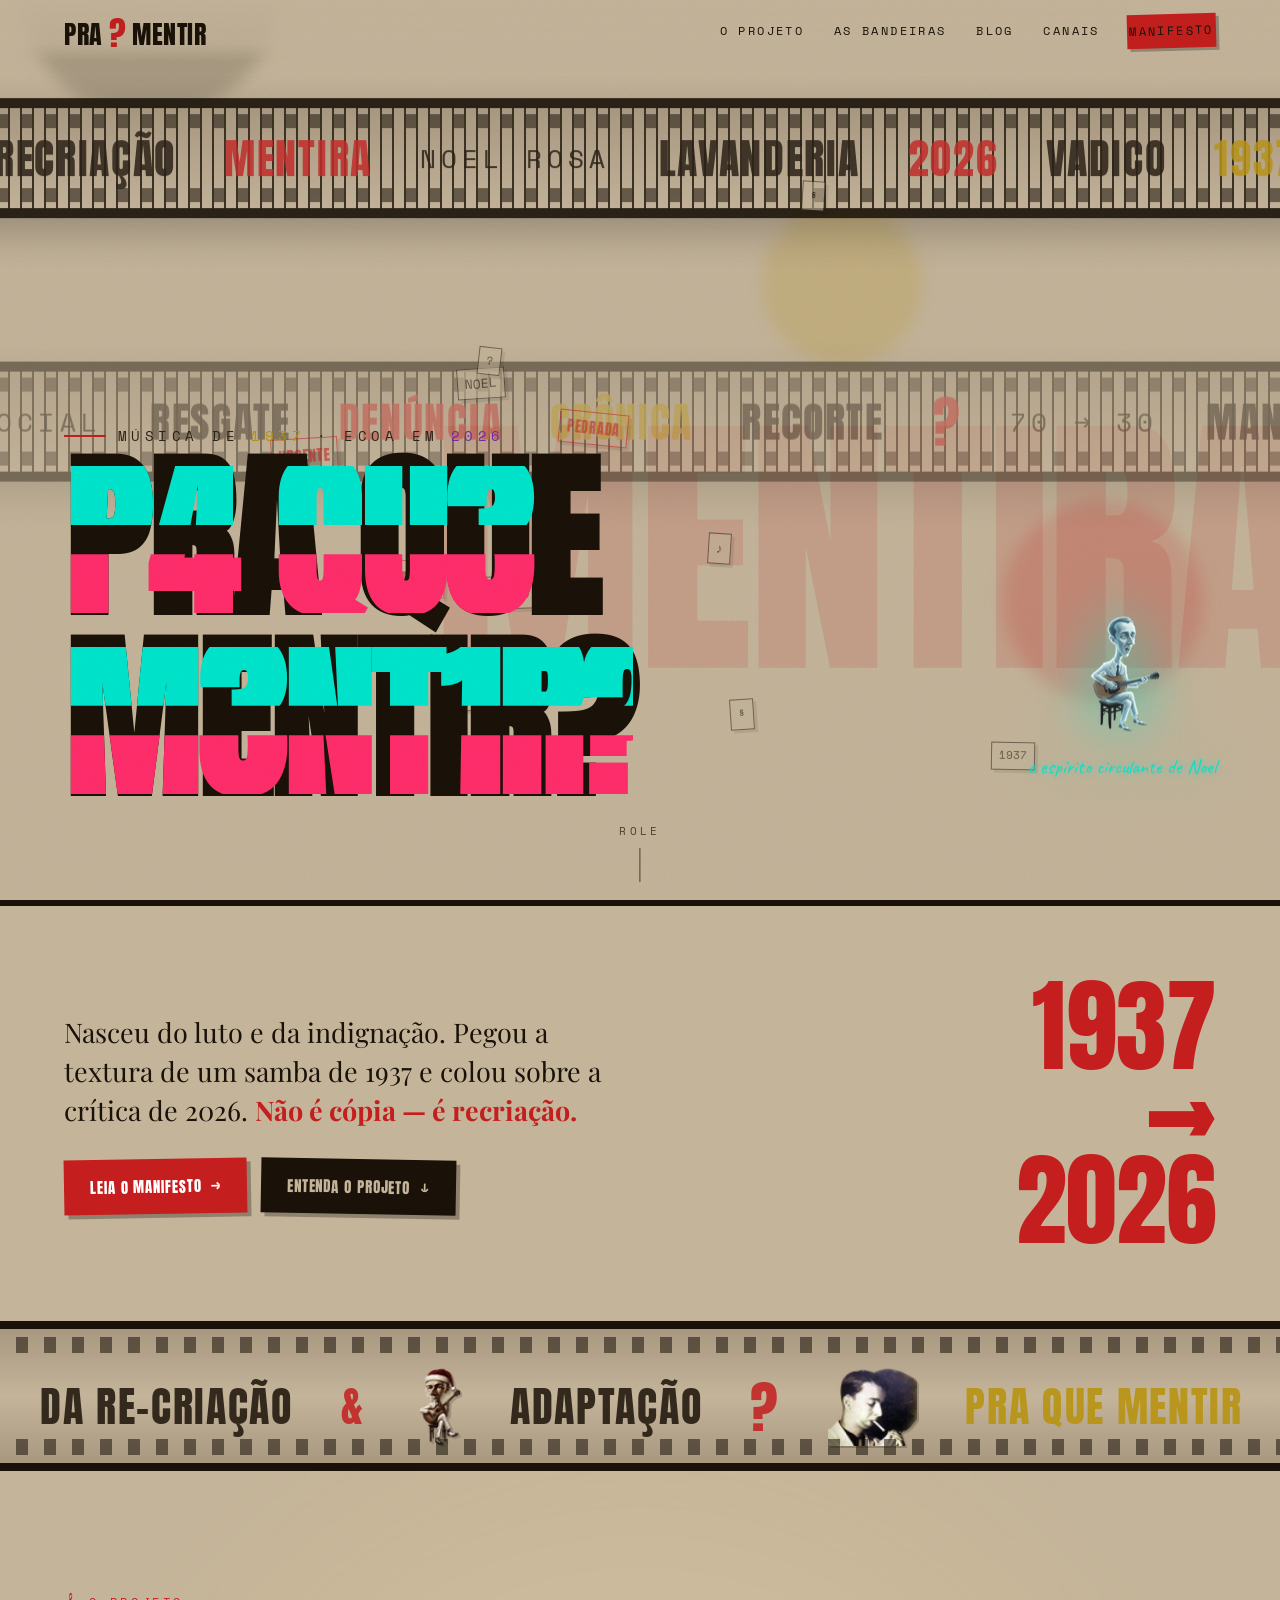
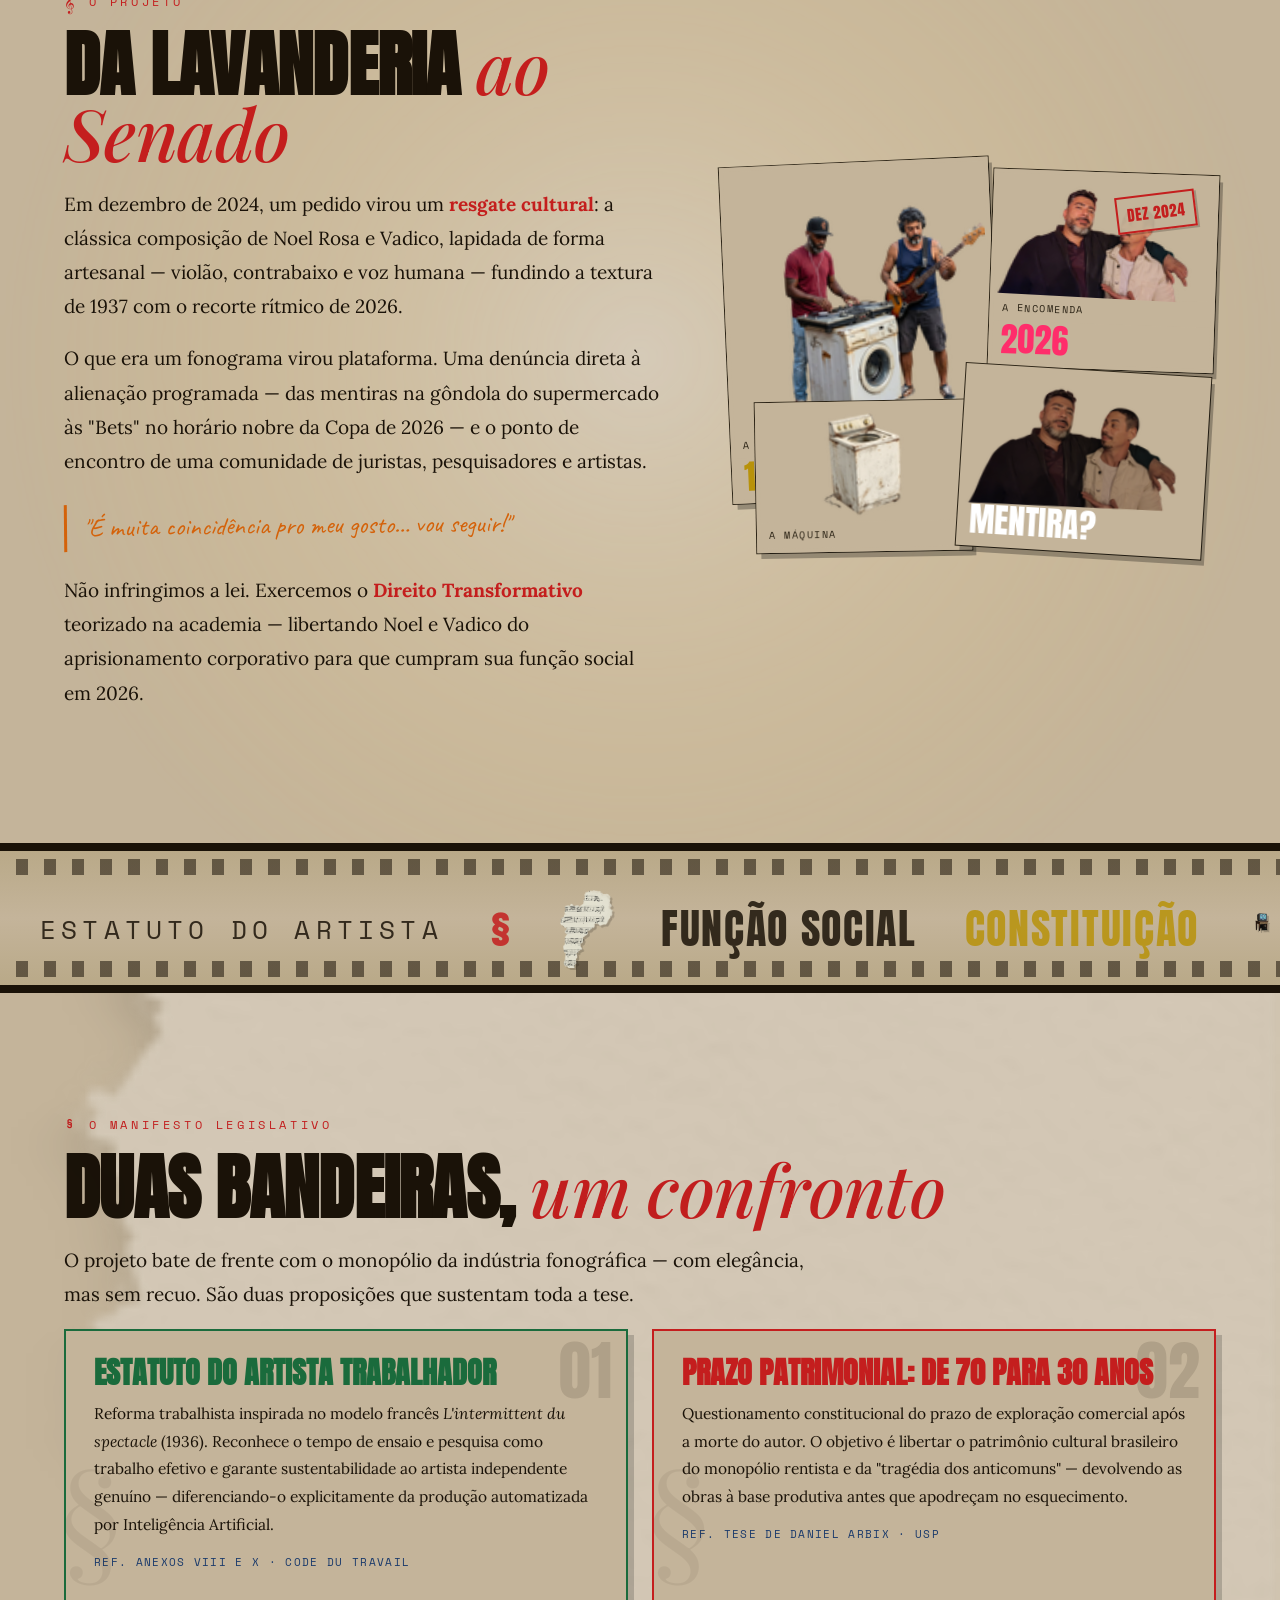
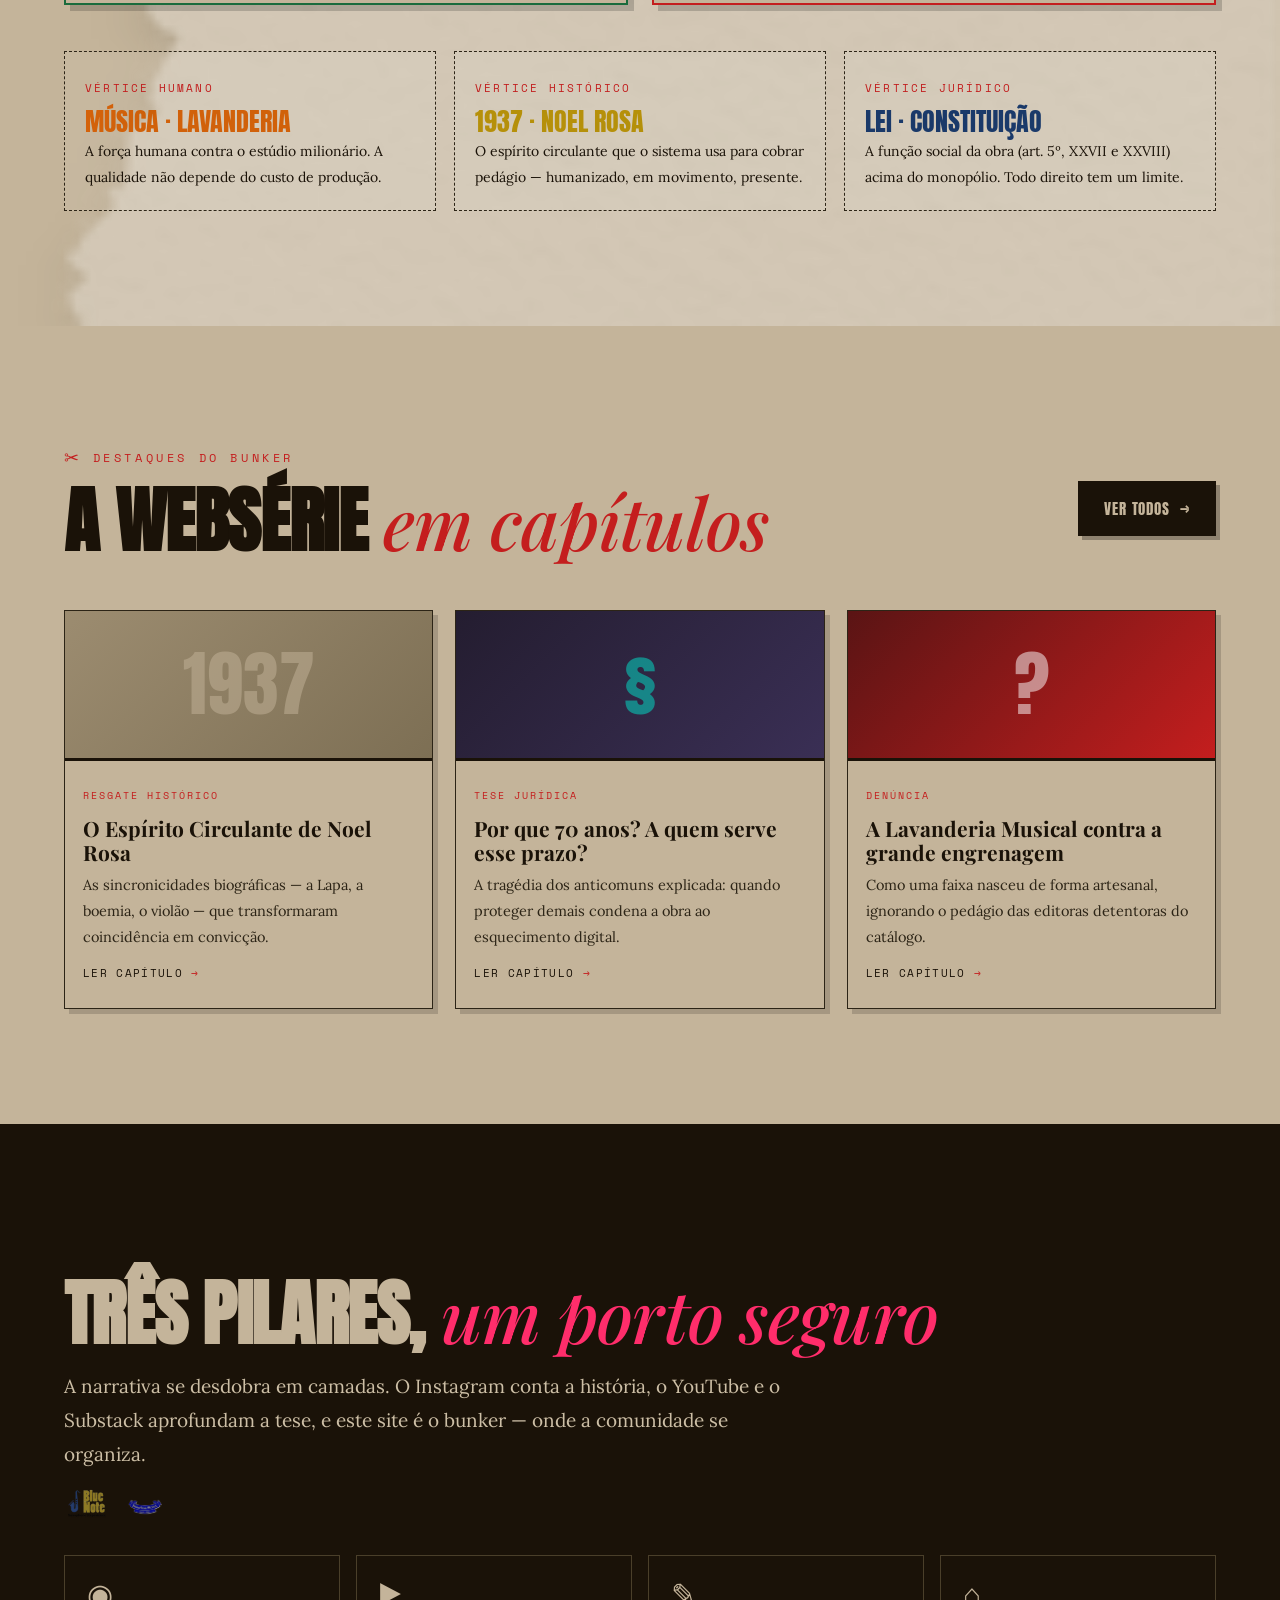
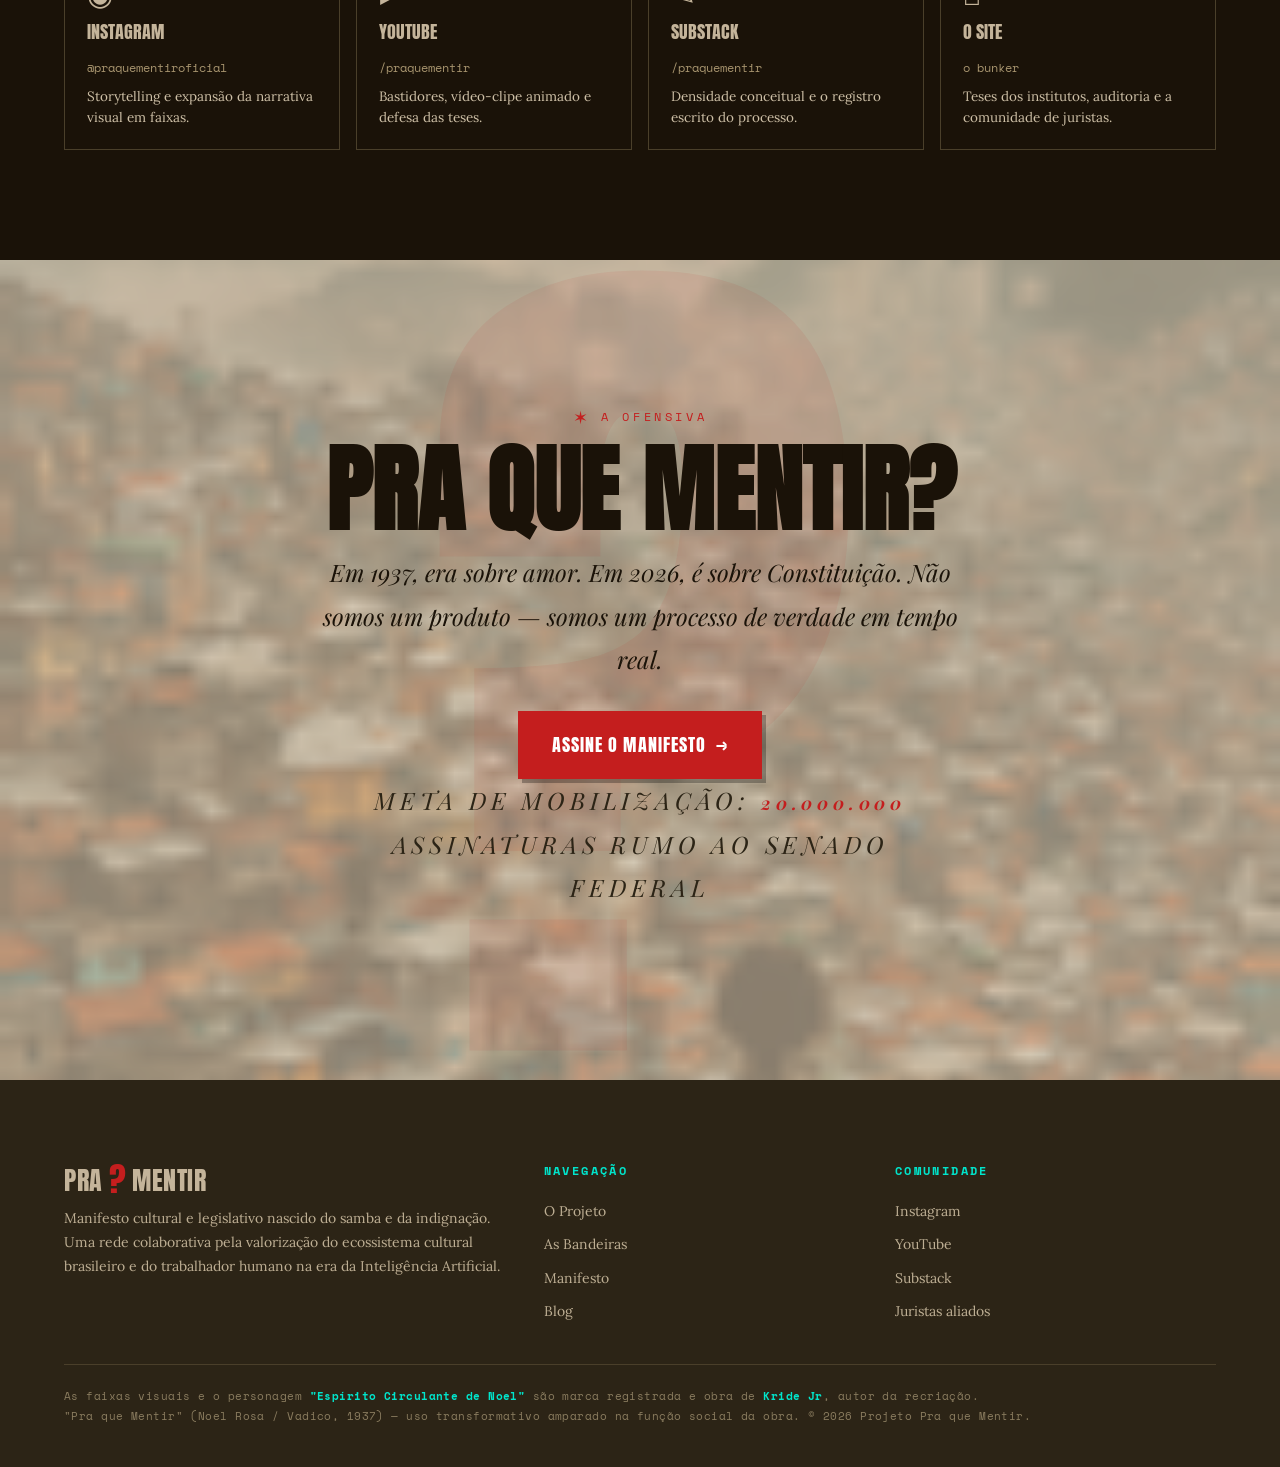
==== commit b9d94533: "- Removido código que substituía SVG por imagem real do espírito circulante em assets-loader.js. - A" ====
--- a/index.html
+++ b/index.html
@@ -83,378 +83,8 @@
 <link rel="preconnect" href="https://fonts.googleapis.com">
 <link rel="preconnect" href="https://fonts.gstatic.com" crossorigin>
 <link href="https://fonts.googleapis.com/css2?family=Anton&family=Bebas+Neue&family=Caveat:wght@500;700&family=Lora:ital,wght@0,400;0,500;1,400&family=Playfair+Display:ital,wght@0,500;0,700;0,900;1,500&family=Space+Mono:wght@400;700&display=swap" rel="stylesheet">
-
-<style>
-/* ============================================================
-   PRA QUE MENTIR — Identidade "Retro-Futurismo de Denúncia"
-   Tokens derivados do Guia da Marca v1.0
-   ============================================================ */
-:root{
-  /* A Lavanderia */
-  --papel:#C4B49A;
-  --areia:#A89880;
-  --tinta:#1A1208;
-  --carvao:#2C2416;
-  /* A Tinta */
-  --vermelho:#C41E1E;
-  --laranja:#D4620A;
-  --roxo:#6B2FA0;
-  --dourado:#B8920A;
-  --verde:#1A6B3C;
-  --azul:#1A3A6B;
-  /* O Glitch */
-  --neon:#FF2D6B;
-  --ciano:#00E5CC;
-  --alerta:#FFE100;
-
-  --max:1440px;
-
-  /* Slots de imagem — PV: troque por assets reais das faixas/tiras */
-  --faixa-1:none;
-  --faixa-2:none;
-  --faixa-3:none;
-}
-
-*{margin:0;padding:0;box-sizing:border-box}
-html{scroll-behavior:smooth}
-body{
-  background:var(--papel);
-  color:var(--tinta);
-  font-family:'Lora',Georgia,serif;
-  line-height:1.8;
-  overflow-x:hidden;
-  position:relative;
-}
-
-/* Grão de papel global */
-body::before{
-  content:"";position:fixed;inset:0;z-index:9000;pointer-events:none;opacity:.10;
-  mix-blend-mode:multiply;
-  background-image:url("data:image/svg+xml,%3Csvg xmlns='http://www.w3.org/2000/svg' width='180' height='180'%3E%3Cfilter id='n'%3E%3CfeTurbulence type='fractalNoise' baseFrequency='0.85' numOctaves='3' stitchTiles='stitch'/%3E%3C/filter%3E%3Crect width='100%25' height='100%25' filter='url(%23n)'/%3E%3C/svg%3E");
-  animation:grain 8s steps(6) infinite;
-}
-@keyframes grain{
-  0%,100%{transform:translate(0,0)}
-  20%{transform:translate(-3px,2px)}
-  40%{transform:translate(2px,-3px)}
-  60%{transform:translate(-2px,-2px)}
-  80%{transform:translate(3px,2px)}
-}
-
-::selection{background:var(--vermelho);color:#fff}
-
-/* ===================== NAV ===================== */
-.nav{
-  position:fixed;top:0;left:0;right:0;z-index:8000;
-  display:flex;align-items:center;justify-content:space-between;
-  padding:14px clamp(18px,5vw,80px);
-  background:linear-gradient(180deg,rgba(196,180,154,.96),rgba(196,180,154,.78) 70%,transparent);
-  backdrop-filter:blur(2px);
-}
-.brand{font-family:'Anton';font-size:clamp(18px,2.4vw,26px);letter-spacing:.5px;text-transform:uppercase;line-height:1;display:flex;align-items:baseline;gap:6px}
-.brand .q{color:var(--vermelho);font-size:1.3em;transform:translateY(.06em)}
-.nav-links{display:flex;align-items:center;gap:clamp(10px,2vw,30px)}
-.nav-links a{
-  font-family:'Space Mono';font-size:12px;letter-spacing:.2em;text-transform:uppercase;
-  color:var(--tinta);text-decoration:none;position:relative;padding:6px 2px;
-}
-.nav-links a::after{content:"";position:absolute;left:0;bottom:0;height:2px;width:0;background:var(--vermelho);transition:width .25s}
-.nav-links a:hover::after,.nav-links a:focus-visible::after{width:100%}
-.nav-cta{
-  font-family:'Anton';text-transform:uppercase;letter-spacing:.06em;
-  background:var(--vermelho);color:#fff;text-decoration:none;
-  padding:9px 18px;font-size:13px;box-shadow:3px 3px 0 rgba(0,0,0,.25);
-  transform:rotate(-1.5deg);transition:transform .15s,box-shadow .15s;
-}
-.nav-cta:hover{transform:rotate(-1.5deg) translate(-1px,-1px);box-shadow:5px 5px 0 rgba(0,0,0,.3)}
-.menu-toggle{display:none}
-
-/* ===================== HERÓI ===================== */
-.hero{
-  position:relative;min-height:100svh;
-  display:flex;flex-direction:column;justify-content:center;
-  padding:120px clamp(18px,5vw,80px) 0;
-  overflow:hidden;
-}
-.hero-bg-layer{position:absolute;inset:-10% -5%;z-index:0;pointer-events:none}
-
-/* manchas de café/umidade */
-.stain{position:absolute;border-radius:50%;filter:blur(8px);opacity:.18;mix-blend-mode:multiply}
-
-/* faixa diagonal — assinatura visual */
-.diag-strip{
-  position:absolute;left:-20%;width:140%;height:120px;z-index:1;
-  background:repeating-linear-gradient(90deg,var(--carvao) 0 2px,transparent 2px 12px),
-             linear-gradient(180deg,var(--areia),var(--papel));
-  border-top:10px solid var(--tinta);border-bottom:10px solid var(--tinta);
-  box-shadow:0 14px 40px rgba(0,0,0,.25);opacity:.9;
-  display:flex;align-items:center;overflow:hidden;
-}
-.diag-strip::before,.diag-strip::after{
-  content:"";position:absolute;left:0;right:0;height:14px;
-  background:repeating-linear-gradient(90deg,transparent 0 14px,var(--tinta) 14px 24px);
-  opacity:.6;
-}
-.diag-strip::before{top:6px}
-.diag-strip::after{bottom:6px}
-.diag-1{top:18%;transform:rotate(-7deg)}
-.diag-2{bottom:8%;transform:rotate(5deg);opacity:.5}
-
-.strip-run{display:flex;gap:48px;white-space:nowrap;align-items:center;padding-left:40px;animation:run 38s linear infinite;will-change:transform}
-.diag-2 .strip-run{animation-duration:52s;animation-direction:reverse}
-@keyframes run{from{transform:translateX(0)}to{transform:translateX(-50%)}}
-.strip-word{font-family:'Anton';font-size:42px;text-transform:uppercase;letter-spacing:.04em;color:var(--tinta);opacity:.85}
-.strip-word.red{color:var(--vermelho)}
-.strip-word.gold{color:var(--dourado)}
-.strip-word.mono{font-family:'Space Mono';font-size:26px;letter-spacing:.2em}
-.strip-word.q{color:var(--vermelho);font-size:56px}
-
-.hero-inner{position:relative;z-index:5;max-width:var(--max);margin:0 auto;width:100%}
-.kicker{
-  font-family:'Space Mono';font-size:clamp(11px,1.5vw,14px);letter-spacing:.32em;text-transform:uppercase;
-  color:var(--carvao);display:inline-flex;align-items:center;gap:12px;margin-bottom:18px;
-}
-.kicker::before{content:"";width:42px;height:2px;background:var(--vermelho)}
-.kicker .y1937{color:var(--dourado)}
-.kicker .y2026{color:var(--roxo)}
-
-.hero h1{
-  font-family:'Anton';text-transform:uppercase;line-height:.82;
-  font-size:clamp(58px,14vw,200px);letter-spacing:-.01em;
-  color:var(--tinta);position:relative;margin-bottom:6px;
-}
-.hero h1 .que{
-  display:block;font-family:'Playfair Display';font-style:italic;font-weight:500;
-  font-size:.26em;letter-spacing:0;text-transform:none;color:var(--carvao);
-  margin:-.05em 0 -.04em .04em;
-}
-.hero h1 .mentir{color:var(--tinta)}
-/* Glitch 1937 ↔ 2026 no título */
-.glitch{position:relative;display:inline-block}
-.glitch::before,.glitch::after{
-  content:attr(data-text);position:absolute;left:0;top:0;width:100%;overflow:hidden;pointer-events:none;
-}
-.glitch::before{color:var(--ciano);clip-path:inset(0 0 60% 0);animation:gl1 4.2s infinite steps(2)}
-.glitch::after{color:var(--neon);clip-path:inset(60% 0 0 0);animation:gl2 3.4s infinite steps(2)}
-@keyframes gl1{0%,92%,100%{transform:translate(0,0);opacity:0}93%{opacity:.9;transform:translate(-4px,-2px)}96%{transform:translate(3px,1px)}}
-@keyframes gl2{0%,90%,100%{transform:translate(0,0);opacity:0}91%{opacity:.9;transform:translate(4px,2px)}97%{transform:translate(-3px,-1px)}}
-
-.hero-grid{display:grid;grid-template-columns:1.3fr .9fr;gap:40px;align-items:end;margin-top:26px}
-@media(max-width:860px){.hero-grid{grid-template-columns:1fr;gap:28px}}
-
-.hero-lead{font-family:'Playfair Display';font-size:clamp(18px,2.4vw,26px);line-height:1.35;max-width:30ch}
-.hero-lead b{color:var(--vermelho);font-weight:700}
-.hero-actions{display:flex;flex-wrap:wrap;gap:14px;margin-top:26px}
-.btn{
-  font-family:'Anton';text-transform:uppercase;letter-spacing:.06em;font-size:15px;
-  text-decoration:none;padding:14px 26px;display:inline-flex;align-items:center;gap:10px;
-  box-shadow:4px 4px 0 rgba(0,0,0,.28);transition:transform .15s,box-shadow .15s;cursor:pointer;border:none;
-}
-.btn-red{background:var(--vermelho);color:#fff;transform:rotate(-1deg)}
-.btn-ink{background:var(--tinta);color:var(--papel);transform:rotate(1deg)}
-.btn:hover{transform:translate(-2px,-2px) rotate(0deg);box-shadow:6px 6px 0 rgba(0,0,0,.32)}
-.btn .arr{font-family:'Space Mono';font-weight:700}
-
-/* MENTIRA combativa gigante atrás */
-.mentira-ghost{
-  position:absolute;right:-2%;top:50%;transform:translateY(-50%) rotate(-4deg);
-  font-family:'Anton';font-size:clamp(120px,22vw,360px);color:var(--vermelho);
-  opacity:.13;letter-spacing:-.02em;z-index:1;pointer-events:none;user-select:none;line-height:.8;
-}
-
-/* O ESPÍRITO CIRCULANTE (SVG) */
-.spirit-wrap{position:relative;justify-self:end;width:min(360px,80vw);filter:drop-shadow(0 0 30px rgba(0,229,204,.35))}
-.spirit-tag{
-  font-family:'Caveat';font-size:20px;color:var(--ciano);text-align:center;margin-top:6px;
-  text-shadow:0 0 12px rgba(0,229,204,.6);
-}
-.spirit-svg{width:100%;height:auto;display:block;animation:float 7s ease-in-out infinite;will-change:transform}
-@keyframes float{0%,100%{transform:translateY(0)}50%{transform:translateY(-14px)}}
-.aura{animation:pulse 4s ease-in-out infinite}
-@keyframes pulse{0%,100%{opacity:.5}50%{opacity:.95}}
-
-.scroll-cue{
-  position:absolute;bottom:18px;left:50%;transform:translateX(-50%);z-index:6;
-  font-family:'Space Mono';font-size:11px;letter-spacing:.3em;text-transform:uppercase;color:var(--carvao);
-  display:flex;flex-direction:column;align-items:center;gap:6px;opacity:.8;
-}
-.scroll-cue .line{width:1px;height:34px;background:var(--carvao);animation:cue 1.8s ease-in-out infinite}
-@keyframes cue{0%,100%{transform:scaleY(.4);transform-origin:top;opacity:.4}50%{transform:scaleY(1);opacity:1}}
-
-/* recortes aleatórios espalhados via JS */
-.scrap{position:absolute;z-index:2;pointer-events:none;font-family:'Space Mono';font-size:12px;
-  background:var(--papel);border:1px solid var(--carvao);padding:3px 7px;
-  box-shadow:3px 3px 0 rgba(0,0,0,.15);opacity:.0;transition:opacity 1.2s}
-.scrap.show{opacity:.55}
-.scrap.stamp{font-family:'Anton';color:var(--vermelho);border-color:var(--vermelho);background:transparent;font-size:14px;letter-spacing:.05em}
-
-/* ===================== DIVISOR DE FAIXA FULL-BLEED ===================== */
-.faixa-divider{
-  position:relative;height:150px;overflow:hidden;z-index:3;
-  background:linear-gradient(180deg,var(--areia),var(--papel) 50%,var(--areia));
-  border-top:8px solid var(--tinta);border-bottom:8px solid var(--tinta);
-  margin:0;
-}
-.faixa-divider::before,.faixa-divider::after{
-  content:"";position:absolute;left:0;right:0;height:16px;z-index:2;
-  background:repeating-linear-gradient(90deg,transparent 0 16px,var(--tinta) 16px 28px);opacity:.55;
-}
-.faixa-divider::before{top:8px}
-.faixa-divider::after{bottom:8px}
-.faixa-divider .strip-run{height:100%;padding-top:22px}
-.faixa-divider.alt{background:linear-gradient(180deg,#b9a988,var(--papel) 50%,#b9a988)}
-
-/* ===================== SEÇÃO BASE ===================== */
-.section{position:relative;max-width:var(--max);margin:0 auto;padding:clamp(64px,9vw,120px) clamp(18px,5vw,80px);z-index:4}
-.eyebrow{font-family:'Space Mono';font-size:12px;letter-spacing:.3em;text-transform:uppercase;color:var(--vermelho);margin-bottom:14px;display:flex;align-items:center;gap:10px}
-.eyebrow .sym{font-size:18px}
-.h2{font-family:'Anton';text-transform:uppercase;font-size:clamp(34px,6vw,72px);line-height:.92;letter-spacing:-.01em;margin-bottom:22px}
-.h2 .ital{font-family:'Playfair Display';font-style:italic;font-weight:500;text-transform:none;color:var(--vermelho)}
-.lead-p{font-size:clamp(16px,2vw,19px);max-width:62ch;margin-bottom:18px}
-.lead-p strong{color:var(--vermelho)}
-
-/* reveal */
-.reveal{opacity:0;transform:translateY(28px);transition:opacity .8s,transform .8s}
-.reveal.in{opacity:1;transform:none}
-
-/* ----- O PROJETO ----- */
-.projeto{display:grid;grid-template-columns:1.1fr .9fr;gap:clamp(30px,5vw,70px);align-items:center}
-@media(max-width:860px){.projeto{grid-template-columns:1fr}}
-.aside-note{
-  font-family:'Caveat';font-size:clamp(19px,2.4vw,26px);color:var(--laranja);
-  border-left:3px solid var(--laranja);padding-left:16px;margin:24px 0;transform:rotate(-.6deg);
-}
-.collage{position:relative;aspect-ratio:4/5;min-height:320px}
-.collage .card{
-  position:absolute;background:var(--papel);border:1px solid var(--carvao);
-  box-shadow:4px 4px 0 rgba(0,0,0,.2);padding:14px;
-  display:flex;flex-direction:column;justify-content:flex-end;
-}
-.collage .card .lbl{font-family:'Space Mono';font-size:11px;letter-spacing:.15em;text-transform:uppercase}
-.collage .card .big{font-family:'Anton';font-size:clamp(28px,4vw,44px);line-height:.9;text-transform:uppercase}
-.c1{inset:0 28% 32% 0;background:linear-gradient(135deg,#9c8c70,var(--areia));transform:rotate(-3deg);z-index:2}
-.c1 .big{color:var(--dourado)}
-.c2{inset:24% 0 8% 30%;background:linear-gradient(135deg,#2a2335,#1a1422);transform:rotate(2.5deg);z-index:3}
-.c2 .lbl,.c2 .big{color:var(--ciano)}
-.c2 .big{color:var(--neon)}
-.c3{right:6%;top:-4%;background:var(--vermelho);color:#fff;transform:rotate(-6deg);z-index:4;padding:10px 14px;width:max-content}
-.c3 .big{font-size:clamp(22px,3vw,32px)}
-
-/* ----- TRIÂNGULO / BANDEIRAS ----- */
-.bandeiras{display:grid;grid-template-columns:repeat(2,1fr);gap:24px;margin-top:10px}
-@media(max-width:760px){.bandeiras{grid-template-columns:1fr}}
-.bandeira{
-  position:relative;background:var(--papel);border:2px solid var(--tinta);padding:28px;
-  box-shadow:6px 6px 0 rgba(0,0,0,.18);overflow:hidden;
-}
-.bandeira .num{font-family:'Anton';font-size:64px;line-height:1;color:rgba(26,18,8,.12);position:absolute;top:8px;right:14px}
-.bandeira h3{font-family:'Anton';text-transform:uppercase;font-size:clamp(22px,2.6vw,30px);line-height:.95;margin-bottom:12px;position:relative;z-index:2}
-.bandeira p{font-size:15.5px;position:relative;z-index:2}
-.bandeira .tagref{font-family:'Space Mono';font-size:11px;letter-spacing:.12em;text-transform:uppercase;margin-top:14px;display:inline-block;color:var(--azul)}
-.bandeira.b1{border-color:var(--verde)}
-.bandeira.b1 h3{color:var(--verde)}
-.bandeira.b2{border-color:var(--vermelho)}
-.bandeira.b2 h3{color:var(--vermelho)}
-.bandeira::after{content:"§";position:absolute;bottom:-18px;left:-6px;font-family:'Playfair Display';font-size:120px;opacity:.06}
-
-/* triângulo visual */
-.triangle{display:grid;grid-template-columns:repeat(3,1fr);gap:18px;margin-top:46px}
-@media(max-width:760px){.triangle{grid-template-columns:1fr}}
-.vertex{border:1px dashed var(--carvao);padding:20px;background:rgba(255,255,255,.06)}
-.vertex .v-k{font-family:'Space Mono';font-size:11px;letter-spacing:.2em;text-transform:uppercase;color:var(--vermelho)}
-.vertex .v-t{font-family:'Anton';text-transform:uppercase;font-size:clamp(20px,2.4vw,26px);line-height:.95;margin:8px 0 6px}
-.vertex .v-d{font-size:14px}
-.v-hum .v-t{color:var(--laranja)}
-.v-his .v-t{color:var(--dourado)}
-.v-jur .v-t{color:var(--azul)}
-
-/* ----- BLOG ----- */
-.blog-head{display:flex;align-items:flex-end;justify-content:space-between;flex-wrap:wrap;gap:18px;margin-bottom:34px}
-.blog-grid{display:grid;grid-template-columns:repeat(3,1fr);gap:22px}
-@media(max-width:900px){.blog-grid{grid-template-columns:1fr 1fr}}
-@media(max-width:600px){.blog-grid{grid-template-columns:1fr}}
-.post{
-  position:relative;background:var(--papel);border:1px solid var(--carvao);
-  box-shadow:5px 5px 0 rgba(0,0,0,.16);text-decoration:none;color:var(--tinta);
-  display:flex;flex-direction:column;overflow:hidden;transition:transform .18s,box-shadow .18s;
-}
-.post:hover{transform:translate(-3px,-3px);box-shadow:9px 9px 0 rgba(0,0,0,.22)}
-.post .thumb{height:150px;position:relative;overflow:hidden;border-bottom:3px solid var(--tinta);
-  display:flex;align-items:center;justify-content:center}
-.post .thumb .glyph{font-family:'Anton';font-size:72px;opacity:.5;text-transform:uppercase}
-.p-a .thumb{background:linear-gradient(135deg,#9c8c70,#7d6f54)}.p-a .glyph{color:var(--papel)}
-.p-b .thumb{background:linear-gradient(135deg,#241d30,#3a2f55)}.p-b .glyph{color:var(--ciano)}
-.p-c .thumb{background:linear-gradient(135deg,#5a1414,var(--vermelho))}.p-c .glyph{color:#fff}
-.post .body{padding:18px 18px 22px}
-.post .cat{font-family:'Space Mono';font-size:10px;letter-spacing:.2em;text-transform:uppercase;color:var(--vermelho)}
-.post h3{font-family:'Playfair Display';font-weight:700;font-size:21px;line-height:1.15;margin:8px 0 8px}
-.post .excerpt{font-size:14.5px;color:var(--carvao)}
-.post .read{font-family:'Space Mono';font-size:11px;letter-spacing:.12em;text-transform:uppercase;margin-top:14px;display:inline-block}
-.post .read .arr{color:var(--vermelho)}
-.soon{position:absolute;top:10px;right:-30px;transform:rotate(40deg);background:var(--tinta);color:var(--papel);
-  font-family:'Space Mono';font-size:10px;letter-spacing:.15em;padding:4px 38px;text-transform:uppercase}
-
-/* ----- CANAIS ----- */
-.canais-sec{background:var(--tinta);color:var(--papel);position:relative;z-index:4;overflow:hidden}
-.canais-sec .eyebrow{color:var(--ciano)}
-.canais-sec .h2{color:var(--papel)}
-.canais-sec .h2 .ital{color:var(--neon)}
-.canais-sec .lead-p{color:#cdbfa6}
-.canais{display:grid;grid-template-columns:repeat(4,1fr);gap:16px;margin-top:30px}
-@media(max-width:880px){.canais{grid-template-columns:1fr 1fr}}
-@media(max-width:460px){.canais{grid-template-columns:1fr}}
-.canal{
-  border:1px solid #4a3f2a;padding:22px;text-decoration:none;color:var(--papel);
-  display:flex;flex-direction:column;gap:8px;transition:background .2s,transform .18s,border-color .2s;
-}
-.canal:hover{transform:translateY(-4px)}
-.canal .ic{font-family:'Anton';font-size:30px;line-height:1}
-.canal .nm{font-family:'Anton';text-transform:uppercase;font-size:18px}
-.canal .at{font-family:'Space Mono';font-size:12px;color:#a8956f}
-.canal .desc{font-size:13.5px;color:#cdbfa6;line-height:1.5}
-.canal.insta:hover{background:linear-gradient(135deg,#6b2fa0,#ff2d6b);border-color:transparent}
-.canal.yt:hover{background:var(--vermelho);border-color:transparent}
-.canal.sub:hover{background:var(--laranja);border-color:transparent}
-.canal.site:hover{background:var(--verde);border-color:transparent}
-
-/* ----- CTA MANIFESTO ----- */
-.cta-sec{position:relative;text-align:center;padding:clamp(70px,11vw,150px) clamp(18px,5vw,80px);overflow:hidden;z-index:4}
-.cta-sec .big-q{position:absolute;inset:0;display:flex;align-items:center;justify-content:center;
-  font-family:'Anton';font-size:min(80vw,900px);color:var(--vermelho);opacity:.08;z-index:0;pointer-events:none;line-height:1}
-.cta-inner{position:relative;z-index:2;max-width:var(--max);margin:0 auto}
-.cta-sec h2{font-family:'Anton';text-transform:uppercase;font-size:clamp(38px,8vw,96px);line-height:.9;margin-bottom:18px}
-.cta-sec p{font-family:'Playfair Display';font-style:italic;font-size:clamp(17px,2.4vw,24px);max-width:46ch;margin:0 auto 30px}
-.count{font-family:'Space Mono';font-size:13px;letter-spacing:.2em;text-transform:uppercase;color:var(--carvao);margin-top:24px}
-.count b{color:var(--vermelho);font-size:18px}
-
-/* ----- RODAPÉ ----- */
-footer{background:var(--carvao);color:#bdae93;position:relative;z-index:4;padding:clamp(48px,7vw,80px) clamp(18px,5vw,80px) 40px}
-.foot-grid{max-width:var(--max);margin:0 auto;display:grid;grid-template-columns:1.4fr 1fr 1fr;gap:30px}
-@media(max-width:760px){.foot-grid{grid-template-columns:1fr}}
-footer .brand{color:var(--papel);margin-bottom:14px}
-footer p{font-size:14px;line-height:1.7}
-.foot-col h4{font-family:'Space Mono';font-size:12px;letter-spacing:.2em;text-transform:uppercase;color:var(--ciano);margin-bottom:14px}
-.foot-col a{display:block;color:#bdae93;text-decoration:none;font-size:14px;padding:4px 0}
-.foot-col a:hover{color:var(--papel)}
-.tm{max-width:var(--max);margin:36px auto 0;border-top:1px solid #4a3f2a;padding-top:22px;
-  font-family:'Space Mono';font-size:11px;line-height:1.8;color:#8a7c5f;letter-spacing:.04em}
-.tm b{color:var(--ciano)}
-
-/* ── Assets dinâmicos (assets-loader.js) ── */
-.section-bg{position:absolute;inset:0;z-index:0;background-size:cover;
-  background-position:center;opacity:.3;pointer-events:none}
-.strip-cut{height:78px;width:auto;object-fit:contain;vertical-align:middle;
-  filter:drop-shadow(2px 2px 0 rgba(0,0,0,.2))}
-.scatter-img{position:absolute;pointer-events:none;will-change:transform;z-index:2}
-.spirit-real{filter:drop-shadow(0 0 28px rgba(0,229,204,.45))}
-
-/* ===================== ACESSIBILIDADE ===================== */
-a:focus-visible,button:focus-visible{outline:3px solid var(--ciano);outline-offset:3px}
-@media(prefers-reduced-motion:reduce){
-  *,*::before,*::after{animation:none!important;transition:none!important;scroll-behavior:auto!important}
-  .reveal{opacity:1;transform:none}
-}
-</style>
+<link rel="stylesheet" href="./css/main.css">
+
 </head>
 <body>
 
@@ -507,82 +137,21 @@
   </div>
 
   <div class="hero-inner">
-    <span class="kicker">Música de <span class="y1937">1937</span> · ecoa em <span class="y2026">2026</span></span>
-    <h1>
-      <span class="glitch" data-text="P4 QU3">PRA QUE</span><span class="que">&nbsp;</span><span class="glitch mentir" data-text="M3NT1R?">MENTIR?</span>
-    </h1>
-
     <div class="hero-grid">
       <div>
-        <p class="hero-lead">Nasceu do luto e da indignação. Pegou a textura de um samba de 1937 e colou sobre a crítica de 2026. <b>Não é cópia — é recriação.</b></p>
-        <div class="hero-actions">
-          <a href="manifesto.html" class="btn btn-red">Leia o Manifesto <span class="arr">→</span></a>
-          <a href="#projeto" class="btn btn-ink">Entenda o Projeto <span class="arr">↓</span></a>
-        </div>
-      </div>
-
-      <!-- ESPÍRITO CIRCULANTE — SVG (marca registrada Kride Jr) -->
+        <span class="kicker">Música de <span class="y1937">1937</span> · ecoa em <span class="y2026">2026</span></span>
+        <h1>
+          <span class="glitch" data-text="P4 QU3">PRA QUE</span><span class="que">&nbsp;</span><span class="glitch mentir" data-text="M3NT1R?">MENTIR?</span>
+        </h1>
+      </div>
+
+      <!-- ESPÍRITO CIRCULANTE — imagem real (marca registrada Kride Jr) -->
       <figure class="spirit-wrap" data-parallax="0.08">
-        <svg class="spirit-svg" viewBox="0 0 300 420" xmlns="http://www.w3.org/2000/svg" role="img" aria-label="Espírito Circulante de Noel Rosa — personagem do projeto">
-          <defs>
-            <radialGradient id="halo" cx="50%" cy="45%" r="55%">
-              <stop offset="0%" stop-color="#00E5CC" stop-opacity="0.55"/>
-              <stop offset="60%" stop-color="#00E5CC" stop-opacity="0.12"/>
-              <stop offset="100%" stop-color="#00E5CC" stop-opacity="0"/>
-            </radialGradient>
-            <linearGradient id="suit" x1="0" y1="0" x2="0" y2="1">
-              <stop offset="0%" stop-color="#eafffb"/><stop offset="100%" stop-color="#bfeee6"/>
-            </linearGradient>
-            <linearGradient id="wood" x1="0" y1="0" x2="1" y2="1">
-              <stop offset="0%" stop-color="#caa06a"/><stop offset="100%" stop-color="#8a5e34"/>
-            </linearGradient>
-          </defs>
-          <ellipse class="aura" cx="150" cy="190" rx="150" ry="200" fill="url(#halo)"/>
-          <!-- banquinho -->
-          <rect x="120" y="345" width="60" height="9" rx="2" fill="#2a2118"/>
-          <rect x="126" y="354" width="7" height="48" fill="#2a2118"/>
-          <rect x="167" y="354" width="7" height="48" fill="#2a2118"/>
-          <!-- corpo / terno branco -->
-          <path d="M150 150 C128 150 116 170 114 196 L108 300 C106 322 120 338 150 338 C180 338 194 322 192 300 L186 196 C184 170 172 150 150 150 Z" fill="url(#suit)" stroke="#7fd6c9" stroke-width="1.5"/>
-          <!-- pernas -->
-          <path d="M132 330 L126 392 L142 392 L150 338 Z" fill="url(#suit)" stroke="#7fd6c9" stroke-width="1"/>
-          <path d="M168 330 L182 388 L166 392 L150 338 Z" fill="url(#suit)" stroke="#7fd6c9" stroke-width="1"/>
-          <!-- sapatos brancos -->
-          <ellipse cx="128" cy="396" rx="16" ry="7" fill="#fff"/>
-          <ellipse cx="180" cy="394" rx="16" ry="7" fill="#fff"/>
-          <!-- gravata -->
-          <path d="M150 150 L143 168 L150 230 L157 168 Z" fill="#1a1208"/>
-          <!-- colarinho -->
-          <path d="M138 150 L150 166 L162 150 L156 146 L150 156 L144 146 Z" fill="#d9f7f1"/>
-          <!-- pescoço -->
-          <rect x="143" y="128" width="14" height="26" rx="5" fill="#eafffb"/>
-          <!-- cabeça (caricatura alongada) -->
-          <path d="M150 50 C170 50 182 70 182 96 C182 122 168 138 150 138 C132 138 118 122 118 96 C118 70 130 50 150 50 Z" fill="#eafffb" stroke="#7fd6c9" stroke-width="1.2"/>
-          <!-- cabelo penteado -->
-          <path d="M122 86 C120 60 134 48 150 48 C168 48 182 62 180 86 C176 72 168 64 150 64 C133 64 126 73 122 86 Z" fill="#cfeee8"/>
-          <!-- olhos -->
-          <ellipse cx="138" cy="92" rx="4" ry="5" fill="#1a1208"/>
-          <ellipse cx="160" cy="92" rx="4" ry="5" fill="#1a1208"/>
-          <!-- sobrancelhas expressivas -->
-          <path d="M132 84 Q138 80 144 84" stroke="#1a1208" stroke-width="1.6" fill="none"/>
-          <path d="M155 84 Q161 80 167 84" stroke="#1a1208" stroke-width="1.6" fill="none"/>
-          <!-- boca cantando -->
-          <ellipse cx="149" cy="116" rx="9" ry="12" fill="#1a1208"/>
-          <ellipse cx="149" cy="112" rx="6" ry="5" fill="#d65a7a"/>
-          <!-- VIOLÃO -->
-          <g transform="rotate(-18 150 250)">
-            <ellipse cx="150" cy="270" rx="46" ry="56" fill="url(#wood)" stroke="#5a3a1c" stroke-width="2"/>
-            <ellipse cx="150" cy="278" rx="30" ry="34" fill="none" stroke="#5a3a1c" stroke-width="1.5"/>
-            <circle cx="150" cy="256" r="13" fill="#2a1a0c"/>
-            <rect x="144" y="150" width="12" height="100" rx="3" fill="#3a2614"/>
-            <rect x="143" y="140" width="14" height="16" rx="2" fill="#241608"/>
-            <g stroke="#f2e9d8" stroke-width="0.7">
-              <line x1="146" y1="150" x2="146" y2="300"/><line x1="148" y1="150" x2="148" y2="300"/>
-              <line x1="150" y1="150" x2="150" y2="300"/><line x1="152" y1="150" x2="152" y2="300"/>
-              <line x1="154" y1="150" x2="154" y2="300"/>
-            </g>
-          </g>
-        </svg>
+        <img class="spirit-svg spirit-real"
+             src="./img/recortes/ilu_noel-espirito-violao_01.png"
+             alt="Espírito Circulante de Noel Rosa tocando violão — personagem do projeto"
+             width="93" height="149"
+             loading="eager" decoding="async">
         <figcaption class="spirit-tag">o espírito circulante de Noel</figcaption>
       </figure>
     </div>
@@ -595,6 +164,20 @@
 
   <div class="scroll-cue" aria-hidden="true"><span>role</span><span class="line"></span></div>
 </header>
+
+<!-- ===================== HERO INTRO — seção limpa ===================== -->
+<div class="hero-intro">
+  <div class="hero-intro-inner">
+    <div class="reveal">
+      <p class="hero-lead">Nasceu do luto e da indignação. Pegou a textura de um samba de 1937 e colou sobre a crítica de 2026. <b>Não é cópia — é recriação.</b></p>
+      <div class="hero-actions">
+        <a href="manifesto.html" class="btn btn-red">Leia o Manifesto <span class="arr">→</span></a>
+        <a href="#projeto" class="btn btn-ink">Entenda o Projeto <span class="arr">↓</span></a>
+      </div>
+    </div>
+    <div class="hero-intro-deco reveal" aria-hidden="true">1937<br>→<br>2026</div>
+  </div>
+</div>
 
 <!-- ===================== DIVISOR FAIXA ===================== -->
 <div class="faixa-divider" aria-hidden="true" data-strip-pool="hist,ins,logo">
@@ -620,18 +203,30 @@
       <p class="lead-p">Não infringimos a lei. Exercemos o <strong>Direito Transformativo</strong> teorizado na academia — libertando Noel e Vadico do aprisionamento corporativo para que cumpram sua função social em 2026.</p>
     </div>
     <div class="collage reveal" data-parallax="0.05" aria-hidden="true">
-      <div class="card c1">
-        <img data-asset="art_kride-lavanderia_01" alt="" style="position:absolute;inset:0;width:100%;height:100%;object-fit:cover;object-position:center top;border-radius:0">
-        <span class="lbl">Origem</span><span class="big">1937</span>
-      </div>
-      <div class="card c2">
-        <img data-asset="art_kride-marcos-braga-dupla_01" alt="" style="position:absolute;inset:0;width:100%;height:100%;object-fit:cover;opacity:.55;mix-blend-mode:luminosity">
-        <span class="lbl">Ecoa em</span><span class="big">2026</span>
-      </div>
-      <div class="card c3">
-        <img data-asset="ins_lavanderia-maquina_01" alt="" style="position:absolute;inset:0;width:100%;height:100%;object-fit:cover;opacity:.4;mix-blend-mode:multiply">
+      <!-- Foto 1: Kride na lavanderia — quadrada 150×150, roda esquerda -->
+      <div class="foto f1">
+        <img data-asset="art_kride-lavanderia_01" alt="">
+        <span class="lbl">A Lavanderia Musical</span>
+        <span class="big">1937</span>
+      </div>
+      <!-- Foto 2: Dupla Kride + Marcos — landscape 149×84 -->
+      <div class="foto f2">
+        <img data-asset="art_kride-marcos-braga-dupla_01" alt="">
+        <span class="lbl">A encomenda</span>
+        <span class="big">2026</span>
+      </div>
+      <!-- Foto 3: Máquina de lavar — landscape 149×83 -->
+      <div class="foto f3">
+        <img data-asset="ins_lavanderia-maquina_01" alt="">
+        <span class="lbl">A máquina</span>
+      </div>
+      <!-- Foto 4: Kride retrato — landscape 199×112 -->
+      <div class="foto f4">
+        <img data-asset="art_kride-retrato_01" alt="" style="filter:grayscale(30%)">
         <span class="big">MENTIRA?</span>
       </div>
+      <!-- Carimbo tipográfico flutuante -->
+      <span class="collage-stamp" style="top:6%;right:4%">DEZ 2024</span>
     </div>
   </div>
 </section>
@@ -813,72 +408,6 @@
 </footer>
 
 <script src="./js/assets-loader.js" defer></script>
-
-<script>
-(function(){
-  var reduce = window.matchMedia('(prefers-reduced-motion: reduce)').matches;
-
-  /* ---------- Reveal on scroll ---------- */
-  var io = new IntersectionObserver(function(entries){
-    entries.forEach(function(e){ if(e.isIntersecting){ e.target.classList.add('in'); io.unobserve(e.target); } });
-  }, {threshold:0.12, rootMargin:'0px 0px -8% 0px'});
-  document.querySelectorAll('.reveal').forEach(function(el){ io.observe(el); });
-
-  if(reduce) return; /* respeita reduced-motion: sem parallax nem recortes animados */
-
-  /* ---------- Parallax (rAF, ligado ao scroll) ---------- */
-  var layers = [].slice.call(document.querySelectorAll('[data-parallax]'));
-  var ticking = false;
-  function onScroll(){
-    if(ticking) return; ticking = true;
-    requestAnimationFrame(function(){
-      var y = window.pageYOffset;
-      layers.forEach(function(l){
-        var speed = parseFloat(l.getAttribute('data-parallax')) || 0;
-        var rect = l.getBoundingClientRect();
-        var center = rect.top + window.pageYOffset + rect.height/2;
-        var off = (y + window.innerHeight/2 - center) * speed;
-        l.style.transform = 'translate3d(0,'+ (-off).toFixed(1) +'px,0)';
-      });
-      ticking = false;
-    });
-  }
-  window.addEventListener('scroll', onScroll, {passive:true});
-  onScroll();
-
-  /* ---------- Recortes aleatórios no herói (aleatoriedade dos elementos) ---------- */
-  var hero = document.getElementById('topo');
-  var bits = ['§','?','♪','1937','2026','RECORTE','MENTIRA','NOEL','VADICO','LAVANDERIA'];
-  var stamps = ['FAKE NEWS','URGENTE','RESGATE','PEDRADA'];
-  var made = [];
-  function place(text, isStamp){
-    var s = document.createElement('span');
-    s.className = 'scrap' + (isStamp?' stamp':'');
-    s.textContent = text;
-    var top = 14 + Math.random()*72;
-    var left = Math.random()*88;
-    s.style.top = top+'%';
-    s.style.left = left+'%';
-    s.style.transform = 'rotate('+ (Math.random()*16-8).toFixed(1) +'deg)';
-    s.style.fontSize = (isStamp ? 13+Math.random()*6 : 10+Math.random()*4).toFixed(0)+'px';
-    hero.appendChild(s);
-    made.push(s);
-    return s;
-  }
-  for(var i=0;i<9;i++){ place(bits[Math.floor(Math.random()*bits.length)], false); }
-  for(var j=0;j<3;j++){ place(stamps[Math.floor(Math.random()*stamps.length)], true); }
-  /* fade-in escalonado + leve drift contínuo */
-  made.forEach(function(s, idx){
-    setTimeout(function(){ s.classList.add('show'); }, 600 + idx*140);
-    var base = parseFloat(s.style.top);
-    var t0 = Math.random()*1000, amp = 4+Math.random()*6, per = 6000+Math.random()*5000;
-    (function drift(){
-      var dy = Math.sin((performance.now()+t0)/per*Math.PI*2)*amp;
-      s.style.marginTop = dy.toFixed(1)+'px';
-      requestAnimationFrame(drift);
-    })();
-  });
-})();
-</script>
+<script src="./js/main.js" defer></script>
 </body>
 </html>
--- a/css/main.css
+++ b/css/main.css
@@ -0,0 +1,436 @@
+/* ============================================================
+   PRA QUE MENTIR — Identidade "Retro-Futurismo de Denúncia"
+   Tokens derivados do Guia da Marca v1.0
+   ============================================================ */
+:root{
+  /* A Lavanderia */
+  --papel:#C4B49A;
+  --areia:#A89880;
+  --tinta:#1A1208;
+  --carvao:#2C2416;
+  /* A Tinta */
+  --vermelho:#C41E1E;
+  --laranja:#D4620A;
+  --roxo:#6B2FA0;
+  --dourado:#B8920A;
+  --verde:#1A6B3C;
+  --azul:#1A3A6B;
+  /* O Glitch */
+  --neon:#FF2D6B;
+  --ciano:#00E5CC;
+  --alerta:#FFE100;
+
+  --max:1440px;
+
+  /* Slots de imagem — PV: troque por assets reais das faixas/tiras */
+  --faixa-1:none;
+  --faixa-2:none;
+  --faixa-3:none;
+}
+
+*{margin:0;padding:0;box-sizing:border-box}
+html{scroll-behavior:smooth}
+body{
+  background:var(--papel);
+  color:var(--tinta);
+  font-family:'Lora',Georgia,serif;
+  line-height:1.8;
+  overflow-x:hidden;
+  position:relative;
+}
+
+/* Grão de papel global */
+body::before{
+  content:"";position:fixed;inset:0;z-index:9000;pointer-events:none;opacity:.10;
+  mix-blend-mode:multiply;
+  background-image:url("data:image/svg+xml,%3Csvg xmlns='http://www.w3.org/2000/svg' width='180' height='180'%3E%3Cfilter id='n'%3E%3CfeTurbulence type='fractalNoise' baseFrequency='0.85' numOctaves='3' stitchTiles='stitch'/%3E%3C/filter%3E%3Crect width='100%25' height='100%25' filter='url(%23n)'/%3E%3C/svg%3E");
+  animation:grain 8s steps(6) infinite;
+}
+@keyframes grain{
+  0%,100%{transform:translate(0,0)}
+  20%{transform:translate(-3px,2px)}
+  40%{transform:translate(2px,-3px)}
+  60%{transform:translate(-2px,-2px)}
+  80%{transform:translate(3px,2px)}
+}
+
+::selection{background:var(--vermelho);color:#fff}
+
+/* ===================== NAV ===================== */
+.nav{
+  position:fixed;top:0;left:0;right:0;z-index:8000;
+  display:flex;align-items:center;justify-content:space-between;
+  padding:14px clamp(18px,5vw,80px);
+  background:linear-gradient(180deg,rgba(196,180,154,.96),rgba(196,180,154,.78) 70%,transparent);
+  backdrop-filter:blur(2px);
+}
+.brand{font-family:'Anton';font-size:clamp(18px,2.4vw,26px);letter-spacing:.5px;text-transform:uppercase;line-height:1;display:flex;align-items:baseline;gap:6px;color:var(--tinta);text-decoration:none}
+.brand .q{color:var(--vermelho);font-size:1.3em;transform:translateY(.06em)}
+.nav-links{display:flex;align-items:center;gap:clamp(10px,2vw,30px)}
+.nav-links a{
+  font-family:'Space Mono';font-size:12px;letter-spacing:.2em;text-transform:uppercase;
+  color:var(--tinta);text-decoration:none;position:relative;padding:6px 2px;
+}
+.nav-links a::after{content:"";position:absolute;left:0;bottom:0;height:2px;width:0;background:var(--vermelho);transition:width .25s}
+.nav-links a:hover::after,.nav-links a:focus-visible::after{width:100%}
+.nav-cta{
+  font-family:'Anton';text-transform:uppercase;letter-spacing:.06em;
+  background:var(--vermelho);color:#fff;text-decoration:none;
+  padding:9px 18px;font-size:13px;box-shadow:3px 3px 0 rgba(0,0,0,.25);
+  transform:rotate(-1.5deg);transition:transform .15s,box-shadow .15s;
+}
+.nav-cta:hover{transform:rotate(-1.5deg) translate(-1px,-1px);box-shadow:5px 5px 0 rgba(0,0,0,.3)}
+.menu-toggle{display:none}
+
+/* ===================== HERÓI ===================== */
+.hero{
+  position:relative;min-height:100svh;
+  display:flex;flex-direction:column;justify-content:flex-end;
+  padding:0 clamp(18px,5vw,80px) clamp(60px,8vw,100px);
+  overflow:hidden;
+}
+.hero-bg-layer{position:absolute;inset:-10% -5%;z-index:0;pointer-events:none}
+
+/* manchas de café/umidade */
+.stain{position:absolute;border-radius:50%;filter:blur(8px);opacity:.18;mix-blend-mode:multiply}
+
+/* faixa diagonal — assinatura visual */
+.diag-strip{
+  position:absolute;left:-20%;width:140%;height:120px;z-index:1;
+  background:repeating-linear-gradient(90deg,var(--carvao) 0 2px,transparent 2px 12px),
+             linear-gradient(180deg,var(--areia),var(--papel));
+  border-top:10px solid var(--tinta);border-bottom:10px solid var(--tinta);
+  box-shadow:0 14px 40px rgba(0,0,0,.25);opacity:.9;
+  display:flex;align-items:center;overflow:hidden;
+}
+.diag-strip::before,.diag-strip::after{
+  content:"";position:absolute;left:0;right:0;height:14px;
+  background:repeating-linear-gradient(90deg,transparent 0 14px,var(--tinta) 14px 24px);
+  opacity:.6;
+}
+.diag-strip::before{top:6px}
+.diag-strip::after{bottom:6px}
+.diag-1{top:20%;transform:rotate(-7deg)}
+.diag-2{top:52%;transform:rotate(5deg);opacity:.45}
+
+.strip-run{display:flex;gap:48px;white-space:nowrap;align-items:center;padding-left:40px;animation:run 38s linear infinite;will-change:transform}
+.diag-2 .strip-run{animation-duration:52s;animation-direction:reverse}
+@keyframes run{from{transform:translateX(0)}to{transform:translateX(-50%)}}
+.strip-word{font-family:'Anton';font-size:42px;text-transform:uppercase;letter-spacing:.04em;color:var(--tinta);opacity:.85}
+.strip-word.red{color:var(--vermelho)}
+.strip-word.gold{color:var(--dourado)}
+.strip-word.mono{font-family:'Space Mono';font-size:26px;letter-spacing:.2em}
+.strip-word.q{color:var(--vermelho);font-size:56px}
+
+.hero-inner{position:relative;z-index:5;max-width:var(--max);margin:0 auto;width:100%;padding-top:80px}
+.kicker{
+  font-family:'Space Mono';font-size:clamp(11px,1.5vw,14px);letter-spacing:.32em;text-transform:uppercase;
+  color:var(--carvao);display:inline-flex;align-items:center;gap:12px;margin-bottom:18px;
+}
+.kicker::before{content:"";width:42px;height:2px;background:var(--vermelho)}
+.kicker .y1937{color:var(--dourado)}
+.kicker .y2026{color:var(--roxo)}
+
+.hero h1{
+  font-family:'Anton';text-transform:uppercase;line-height:.82;
+  font-size:clamp(58px,14vw,200px);letter-spacing:-.01em;
+  color:var(--tinta);position:relative;margin-bottom:6px;
+}
+.hero h1 .que{
+  display:block;font-family:'Playfair Display';font-style:italic;font-weight:500;
+  font-size:.26em;letter-spacing:0;text-transform:none;color:var(--carvao);
+  margin:-.05em 0 -.04em .04em;
+}
+.hero h1 .mentir{color:var(--tinta)}
+
+/* Glitch 1937 ↔ 2026 no título */
+.glitch{position:relative;display:inline-block}
+.glitch::before,.glitch::after{
+  content:attr(data-text);position:absolute;left:0;top:0;width:100%;overflow:hidden;pointer-events:none;
+}
+.glitch::before{color:var(--ciano);clip-path:inset(0 0 60% 0);animation:gl1 4.2s infinite steps(2)}
+.glitch::after{color:var(--neon);clip-path:inset(60% 0 0 0);animation:gl2 3.4s infinite steps(2)}
+@keyframes gl1{0%,92%,100%{transform:translate(0,0);opacity:0}93%{opacity:.9;transform:translate(-4px,-2px)}96%{transform:translate(3px,1px)}}
+@keyframes gl2{0%,90%,100%{transform:translate(0,0);opacity:0}91%{opacity:.9;transform:translate(4px,2px)}97%{transform:translate(-3px,-1px)}}
+
+.hero-grid{display:grid;grid-template-columns:1.4fr 1fr;gap:40px;align-items:end;margin-top:20px}
+@media(max-width:860px){.hero-grid{grid-template-columns:1fr;gap:28px}}
+
+/* ── Hero intro — seção limpa abaixo do herói ── */
+.hero-intro{
+  position:relative;z-index:4;
+  background:var(--papel);
+  padding:clamp(48px,6vw,80px) clamp(18px,5vw,80px);
+  border-top:6px solid var(--tinta);
+}
+.hero-intro-inner{
+  max-width:var(--max);margin:0 auto;
+  display:grid;grid-template-columns:1fr 1fr;gap:clamp(30px,5vw,80px);align-items:center;
+}
+@media(max-width:760px){.hero-intro-inner{grid-template-columns:1fr}}
+.hero-lead{font-family:'Playfair Display';font-size:clamp(19px,2.2vw,27px);line-height:1.45;max-width:36ch}
+.hero-lead b{color:var(--vermelho);font-weight:700}
+.hero-actions{display:flex;flex-wrap:wrap;gap:14px;margin-top:28px}
+.hero-intro-deco{font-family:'Anton';font-size:clamp(48px,8vw,120px);line-height:.85;
+  color:var(--vermelho);opacity:.08;text-align:right;user-select:none;pointer-events:none}
+.btn{
+  font-family:'Anton';text-transform:uppercase;letter-spacing:.06em;font-size:15px;
+  text-decoration:none;padding:14px 26px;display:inline-flex;align-items:center;gap:10px;
+  box-shadow:4px 4px 0 rgba(0,0,0,.28);transition:transform .15s,box-shadow .15s;cursor:pointer;border:none;
+}
+.btn-red{background:var(--vermelho);color:#fff;transform:rotate(-1deg)}
+.btn-ink{background:var(--tinta);color:var(--papel);transform:rotate(1deg)}
+.btn:hover{transform:translate(-2px,-2px) rotate(0deg);box-shadow:6px 6px 0 rgba(0,0,0,.32)}
+.btn .arr{font-family:'Space Mono';font-weight:700}
+
+/* MENTIRA combativa gigante atrás */
+.mentira-ghost{
+  position:absolute;right:-2%;top:50%;transform:translateY(-50%) rotate(-4deg);
+  font-family:'Anton';font-size:clamp(120px,22vw,360px);color:var(--vermelho);
+  opacity:.13;letter-spacing:-.02em;z-index:1;pointer-events:none;user-select:none;line-height:.8;
+}
+
+/* O ESPÍRITO CIRCULANTE */
+.spirit-wrap{
+  position:relative;justify-self:end;
+  display:flex;flex-direction:column;align-items:center;
+  filter:drop-shadow(0 0 30px rgba(0,229,204,.35));
+}
+.spirit-tag{
+  font-family:'Caveat';font-size:20px;color:var(--ciano);text-align:center;margin-top:6px;
+  text-shadow:0 0 12px rgba(0,229,204,.6);
+}
+/* imagem real: exibe no tamanho natural sem upscale, com float */
+.spirit-svg{
+  display:block;
+  width:auto;height:auto;
+  max-width:100%;
+  image-rendering:pixelated;
+  animation:float 7s ease-in-out infinite;
+  will-change:transform;
+}
+@keyframes float{0%,100%{transform:translateY(0)}50%{transform:translateY(-14px)}}
+.aura{animation:pulse 4s ease-in-out infinite}
+@keyframes pulse{0%,100%{opacity:.5}50%{opacity:.95}}
+
+.scroll-cue{
+  position:absolute;bottom:18px;left:50%;transform:translateX(-50%);z-index:6;
+  font-family:'Space Mono';font-size:11px;letter-spacing:.3em;text-transform:uppercase;color:var(--carvao);
+  display:flex;flex-direction:column;align-items:center;gap:6px;opacity:.8;
+}
+.scroll-cue .line{width:1px;height:34px;background:var(--carvao);animation:cue 1.8s ease-in-out infinite}
+@keyframes cue{0%,100%{transform:scaleY(.4);transform-origin:top;opacity:.4}50%{transform:scaleY(1);opacity:1}}
+
+/* recortes aleatórios espalhados via JS */
+.scrap{position:absolute;z-index:2;pointer-events:none;font-family:'Space Mono';font-size:12px;
+  background:var(--papel);border:1px solid var(--carvao);padding:3px 7px;
+  box-shadow:3px 3px 0 rgba(0,0,0,.15);opacity:.0;transition:opacity 1.2s}
+.scrap.show{opacity:.55}
+.scrap.stamp{font-family:'Anton';color:var(--vermelho);border-color:var(--vermelho);background:transparent;font-size:14px;letter-spacing:.05em}
+
+/* ===================== DIVISOR DE FAIXA FULL-BLEED ===================== */
+.faixa-divider{
+  position:relative;height:150px;overflow:hidden;z-index:3;
+  background:linear-gradient(180deg,var(--areia),var(--papel) 50%,var(--areia));
+  border-top:8px solid var(--tinta);border-bottom:8px solid var(--tinta);
+  margin:0;
+}
+.faixa-divider::before,.faixa-divider::after{
+  content:"";position:absolute;left:0;right:0;height:16px;z-index:2;
+  background:repeating-linear-gradient(90deg,transparent 0 16px,var(--tinta) 16px 28px);opacity:.55;
+}
+.faixa-divider::before{top:8px}
+.faixa-divider::after{bottom:8px}
+.faixa-divider .strip-run{height:100%;padding-top:22px}
+.faixa-divider.alt{background:linear-gradient(180deg,#b9a988,var(--papel) 50%,#b9a988)}
+
+/* ===================== SEÇÃO BASE ===================== */
+.section{position:relative;max-width:var(--max);margin:0 auto;padding:clamp(64px,9vw,120px) clamp(18px,5vw,80px);z-index:4}
+.eyebrow{font-family:'Space Mono';font-size:12px;letter-spacing:.3em;text-transform:uppercase;color:var(--vermelho);margin-bottom:14px;display:flex;align-items:center;gap:10px}
+.eyebrow .sym{font-size:18px}
+.h2{font-family:'Anton';text-transform:uppercase;font-size:clamp(34px,6vw,72px);line-height:.92;letter-spacing:-.01em;margin-bottom:22px}
+.h2 .ital{font-family:'Playfair Display';font-style:italic;font-weight:500;text-transform:none;color:var(--vermelho)}
+.lead-p{font-size:clamp(16px,2vw,19px);max-width:62ch;margin-bottom:18px}
+.lead-p strong{color:var(--vermelho)}
+
+/* reveal */
+.reveal{opacity:0;transform:translateY(28px);transition:opacity .8s,transform .8s}
+.reveal.in{opacity:1;transform:none}
+
+/* ----- O PROJETO ----- */
+.projeto{display:grid;grid-template-columns:1.1fr .9fr;gap:clamp(30px,5vw,70px);align-items:center}
+@media(max-width:860px){.projeto{grid-template-columns:1fr}}
+.aside-note{
+  font-family:'Caveat';font-size:clamp(19px,2.4vw,26px);color:var(--laranja);
+  border-left:3px solid var(--laranja);padding-left:16px;margin:24px 0;transform:rotate(-.6deg);
+}
+
+/* ── Collage multi-foto — imagens em proporção natural ── */
+.collage{
+  position:relative;
+  height:clamp(360px,55vw,520px);
+}
+.collage .foto{
+  position:absolute;
+  background:var(--papel);
+  border:4px solid var(--papel);
+  box-shadow:4px 6px 0 rgba(0,0,0,.28),0 0 0 1px var(--carvao);
+  overflow:hidden;
+  display:flex;flex-direction:column;
+}
+.collage .foto img{display:block;width:100%;height:auto}
+.collage .foto .lbl{
+  font-family:'Space Mono';font-size:10px;letter-spacing:.15em;text-transform:uppercase;
+  padding:4px 8px;background:var(--papel);flex-shrink:0;color:var(--carvao);
+}
+.collage .foto .big{
+  font-family:'Anton';font-size:clamp(18px,2.8vw,34px);line-height:.9;text-transform:uppercase;
+  padding:3px 8px 7px;flex-shrink:0;
+}
+/* foto 1 — kride lavanderia, quadrada, maior, topo-esquerda */
+.f1{left:0;top:0;width:55%;transform:rotate(-2.5deg);z-index:2}
+.f1 .big{color:var(--dourado)}
+/* foto 2 — dupla kride+marcos, landscape, topo-direita */
+.f2{right:0;top:10px;width:46%;transform:rotate(2deg);z-index:3;
+    background:linear-gradient(180deg,#1a1422,#2a2335);border-color:#1a1422}
+.f2 .lbl{color:var(--ciano)}
+.f2 .big{color:var(--neon)}
+/* foto 3 — maquina lavanderia, landscape, meio-esquerda */
+.f3{left:6%;top:46%;width:44%;transform:rotate(-1deg);z-index:4}
+.f3 img{filter:sepia(20%) contrast(1.05)}
+.f3 .lbl{font-size:9px}
+/* foto 4 — kride retrato, landscape 199×112, direita-baixo */
+.f4{right:2%;top:40%;width:50%;transform:rotate(3.5deg);z-index:5;
+    background:var(--vermelho);border-color:var(--vermelho)}
+.f4 img{mix-blend-mode:multiply;filter:grayscale(20%)}
+.f4 .big{color:#fff;font-size:clamp(16px,2.2vw,26px)}
+/* carimbo flutuante */
+.collage-stamp{
+  position:absolute;z-index:7;
+  font-family:'Anton';font-size:clamp(11px,1.4vw,15px);
+  color:var(--vermelho);border:2px solid var(--vermelho);padding:3px 9px;
+  transform:rotate(-7deg);background:rgba(196,180,154,.92);
+  box-shadow:2px 2px 0 rgba(0,0,0,.2);letter-spacing:.06em;
+}
+
+/* ----- TRIÂNGULO / BANDEIRAS ----- */
+.bandeiras{display:grid;grid-template-columns:repeat(2,1fr);gap:24px;margin-top:10px}
+@media(max-width:760px){.bandeiras{grid-template-columns:1fr}}
+.bandeira{
+  position:relative;background:var(--papel);border:2px solid var(--tinta);padding:28px;
+  box-shadow:6px 6px 0 rgba(0,0,0,.18);overflow:hidden;
+}
+.bandeira .num{font-family:'Anton';font-size:64px;line-height:1;color:rgba(26,18,8,.12);position:absolute;top:8px;right:14px}
+.bandeira h3{font-family:'Anton';text-transform:uppercase;font-size:clamp(22px,2.6vw,30px);line-height:.95;margin-bottom:12px;position:relative;z-index:2}
+.bandeira p{font-size:15.5px;position:relative;z-index:2}
+.bandeira .tagref{font-family:'Space Mono';font-size:11px;letter-spacing:.12em;text-transform:uppercase;margin-top:14px;display:inline-block;color:var(--azul)}
+.bandeira.b1{border-color:var(--verde)}
+.bandeira.b1 h3{color:var(--verde)}
+.bandeira.b2{border-color:var(--vermelho)}
+.bandeira.b2 h3{color:var(--vermelho)}
+.bandeira::after{content:"§";position:absolute;bottom:-18px;left:-6px;font-family:'Playfair Display';font-size:120px;opacity:.06}
+
+/* triângulo visual */
+.triangle{display:grid;grid-template-columns:repeat(3,1fr);gap:18px;margin-top:46px}
+@media(max-width:760px){.triangle{grid-template-columns:1fr}}
+.vertex{border:1px dashed var(--carvao);padding:20px;background:rgba(255,255,255,.06)}
+.vertex .v-k{font-family:'Space Mono';font-size:11px;letter-spacing:.2em;text-transform:uppercase;color:var(--vermelho)}
+.vertex .v-t{font-family:'Anton';text-transform:uppercase;font-size:clamp(20px,2.4vw,26px);line-height:.95;margin:8px 0 6px}
+.vertex .v-d{font-size:14px}
+.v-hum .v-t{color:var(--laranja)}
+.v-his .v-t{color:var(--dourado)}
+.v-jur .v-t{color:var(--azul)}
+
+/* ----- BLOG ----- */
+.blog-head{display:flex;align-items:flex-end;justify-content:space-between;flex-wrap:wrap;gap:18px;margin-bottom:34px}
+.blog-grid{display:grid;grid-template-columns:repeat(3,1fr);gap:22px}
+@media(max-width:900px){.blog-grid{grid-template-columns:1fr 1fr}}
+@media(max-width:600px){.blog-grid{grid-template-columns:1fr}}
+.post{
+  position:relative;background:var(--papel);border:1px solid var(--carvao);
+  box-shadow:5px 5px 0 rgba(0,0,0,.16);text-decoration:none;color:var(--tinta);
+  display:flex;flex-direction:column;overflow:hidden;transition:transform .18s,box-shadow .18s;
+}
+.post:hover{transform:translate(-3px,-3px);box-shadow:9px 9px 0 rgba(0,0,0,.22)}
+.post .thumb{height:150px;position:relative;overflow:hidden;border-bottom:3px solid var(--tinta);
+  display:flex;align-items:center;justify-content:center}
+.post .thumb .glyph{font-family:'Anton';font-size:72px;opacity:.5;text-transform:uppercase}
+.p-a .thumb{background:linear-gradient(135deg,#9c8c70,#7d6f54)}.p-a .glyph{color:var(--papel)}
+.p-b .thumb{background:linear-gradient(135deg,#241d30,#3a2f55)}.p-b .glyph{color:var(--ciano)}
+.p-c .thumb{background:linear-gradient(135deg,#5a1414,var(--vermelho))}.p-c .glyph{color:#fff}
+.post .body{padding:18px 18px 22px}
+.post .cat{font-family:'Space Mono';font-size:10px;letter-spacing:.2em;text-transform:uppercase;color:var(--vermelho)}
+.post h3{font-family:'Playfair Display';font-weight:700;font-size:21px;line-height:1.15;margin:8px 0 8px}
+.post .excerpt{font-size:14.5px;color:var(--carvao)}
+.post .read{font-family:'Space Mono';font-size:11px;letter-spacing:.12em;text-transform:uppercase;margin-top:14px;display:inline-block}
+.post .read .arr{color:var(--vermelho)}
+.soon{position:absolute;top:10px;right:-30px;transform:rotate(40deg);background:var(--tinta);color:var(--papel);
+  font-family:'Space Mono';font-size:10px;letter-spacing:.15em;padding:4px 38px;text-transform:uppercase}
+
+/* ----- CANAIS ----- */
+.canais-sec{background:var(--tinta);color:var(--papel);position:relative;z-index:4;overflow:hidden}
+.canais-sec .eyebrow{color:var(--ciano)}
+.canais-sec .h2{color:var(--papel)}
+.canais-sec .h2 .ital{color:var(--neon)}
+.canais-sec .lead-p{color:#cdbfa6}
+.canais{display:grid;grid-template-columns:repeat(4,1fr);gap:16px;margin-top:30px}
+@media(max-width:880px){.canais{grid-template-columns:1fr 1fr}}
+@media(max-width:460px){.canais{grid-template-columns:1fr}}
+.canal{
+  border:1px solid #4a3f2a;padding:22px;text-decoration:none;color:var(--papel);
+  display:flex;flex-direction:column;gap:8px;transition:background .2s,transform .18s,border-color .2s;
+}
+.canal:hover{transform:translateY(-4px)}
+.canal .ic{font-family:'Anton';font-size:30px;line-height:1}
+.canal .nm{font-family:'Anton';text-transform:uppercase;font-size:18px}
+.canal .at{font-family:'Space Mono';font-size:12px;color:#a8956f}
+.canal .desc{font-size:13.5px;color:#cdbfa6;line-height:1.5}
+.canal.insta:hover{background:linear-gradient(135deg,#6b2fa0,#ff2d6b);border-color:transparent}
+.canal.yt:hover{background:var(--vermelho);border-color:transparent}
+.canal.sub:hover{background:var(--laranja);border-color:transparent}
+.canal.site:hover{background:var(--verde);border-color:transparent}
+
+/* ----- CTA MANIFESTO ----- */
+.cta-sec{position:relative;text-align:center;padding:clamp(70px,11vw,150px) clamp(18px,5vw,80px);overflow:hidden;z-index:4}
+.cta-sec .big-q{position:absolute;inset:0;display:flex;align-items:center;justify-content:center;
+  font-family:'Anton';font-size:min(80vw,900px);color:var(--vermelho);opacity:.08;z-index:0;pointer-events:none;line-height:1}
+.cta-inner{position:relative;z-index:2;max-width:var(--max);margin:0 auto}
+.cta-sec h2{font-family:'Anton';text-transform:uppercase;font-size:clamp(38px,8vw,96px);line-height:.9;margin-bottom:18px}
+.cta-sec p{font-family:'Playfair Display';font-style:italic;font-size:clamp(17px,2.4vw,24px);max-width:46ch;margin:0 auto 30px}
+.count{font-family:'Space Mono';font-size:13px;letter-spacing:.2em;text-transform:uppercase;color:var(--carvao);margin-top:24px}
+.count b{color:var(--vermelho);font-size:18px}
+
+/* ----- RODAPÉ ----- */
+footer{background:var(--carvao);color:#bdae93;position:relative;z-index:4;padding:clamp(48px,7vw,80px) clamp(18px,5vw,80px) 40px}
+.foot-grid{max-width:var(--max);margin:0 auto;display:grid;grid-template-columns:1.4fr 1fr 1fr;gap:30px}
+@media(max-width:760px){.foot-grid{grid-template-columns:1fr}}
+footer .brand{color:var(--papel);margin-bottom:14px}
+footer p{font-size:14px;line-height:1.7}
+.foot-col h4{font-family:'Space Mono';font-size:12px;letter-spacing:.2em;text-transform:uppercase;color:var(--ciano);margin-bottom:14px}
+.foot-col a{display:block;color:#bdae93;text-decoration:none;font-size:14px;padding:4px 0}
+.foot-col a:hover{color:var(--papel)}
+.tm{max-width:var(--max);margin:36px auto 0;border-top:1px solid #4a3f2a;padding-top:22px;
+  font-family:'Space Mono';font-size:11px;line-height:1.8;color:#8a7c5f;letter-spacing:.04em}
+.tm b{color:var(--ciano)}
+
+/* ── Assets dinâmicos (assets-loader.js) ── */
+.section-bg{position:absolute;inset:0;z-index:0;background-size:cover;
+  background-position:center;opacity:.3;pointer-events:none}
+.strip-cut{height:78px;width:auto;object-fit:contain;vertical-align:middle;
+  filter:drop-shadow(2px 2px 0 rgba(0,0,0,.2))}
+/* scatter no herói: recorte-colagem com sombra e borda */
+.scatter-img{
+  position:absolute;pointer-events:none;will-change:transform;z-index:2;
+  filter:drop-shadow(3px 4px 0 rgba(0,0,0,.3));
+  mix-blend-mode:multiply;
+  max-width:90px;max-height:90px;width:auto;height:auto;
+  object-fit:contain;
+}
+.spirit-real{filter:drop-shadow(0 0 28px rgba(0,229,204,.45))}
+
+/* ===================== ACESSIBILIDADE ===================== */
+a:focus-visible,button:focus-visible{outline:3px solid var(--ciano);outline-offset:3px}
+@media(prefers-reduced-motion:reduce){
+  *,*::before,*::after{animation:none!important;transition:none!important;scroll-behavior:auto!important}
+  .reveal{opacity:1;transform:none}
+}
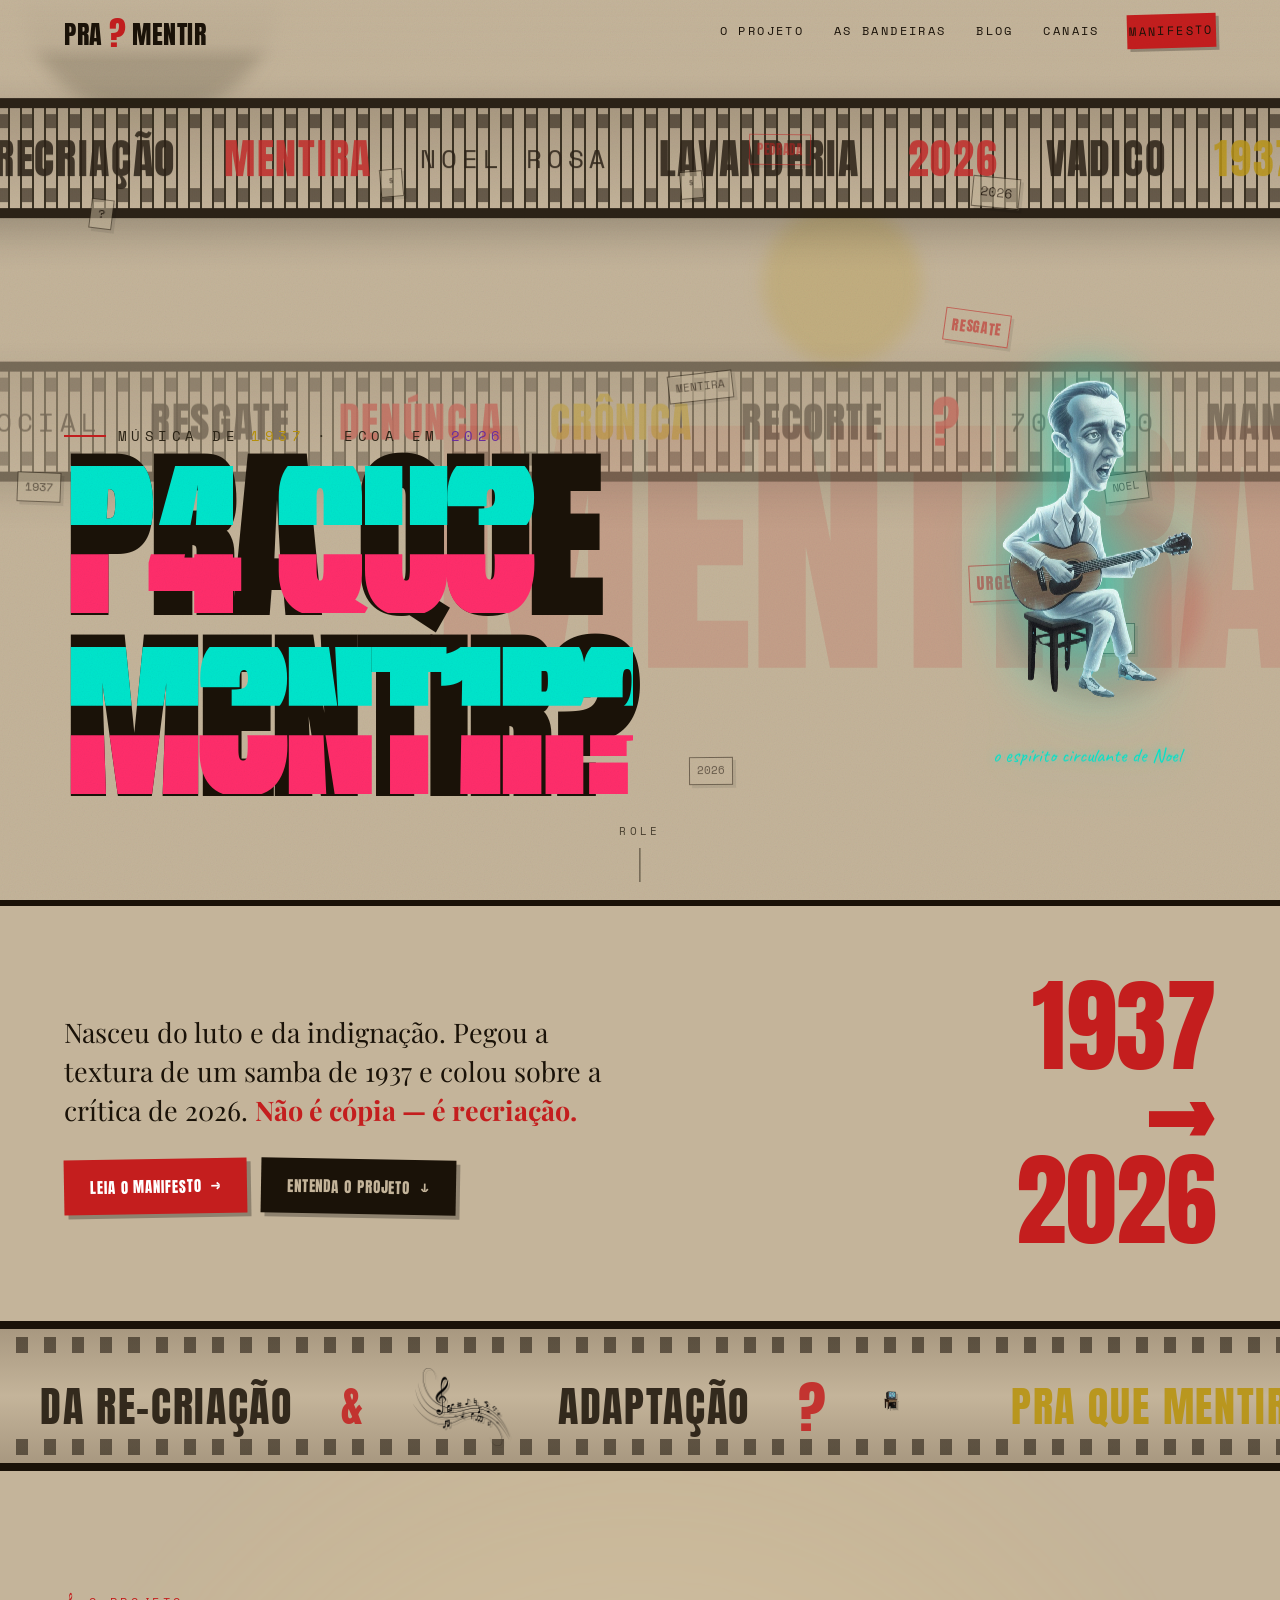
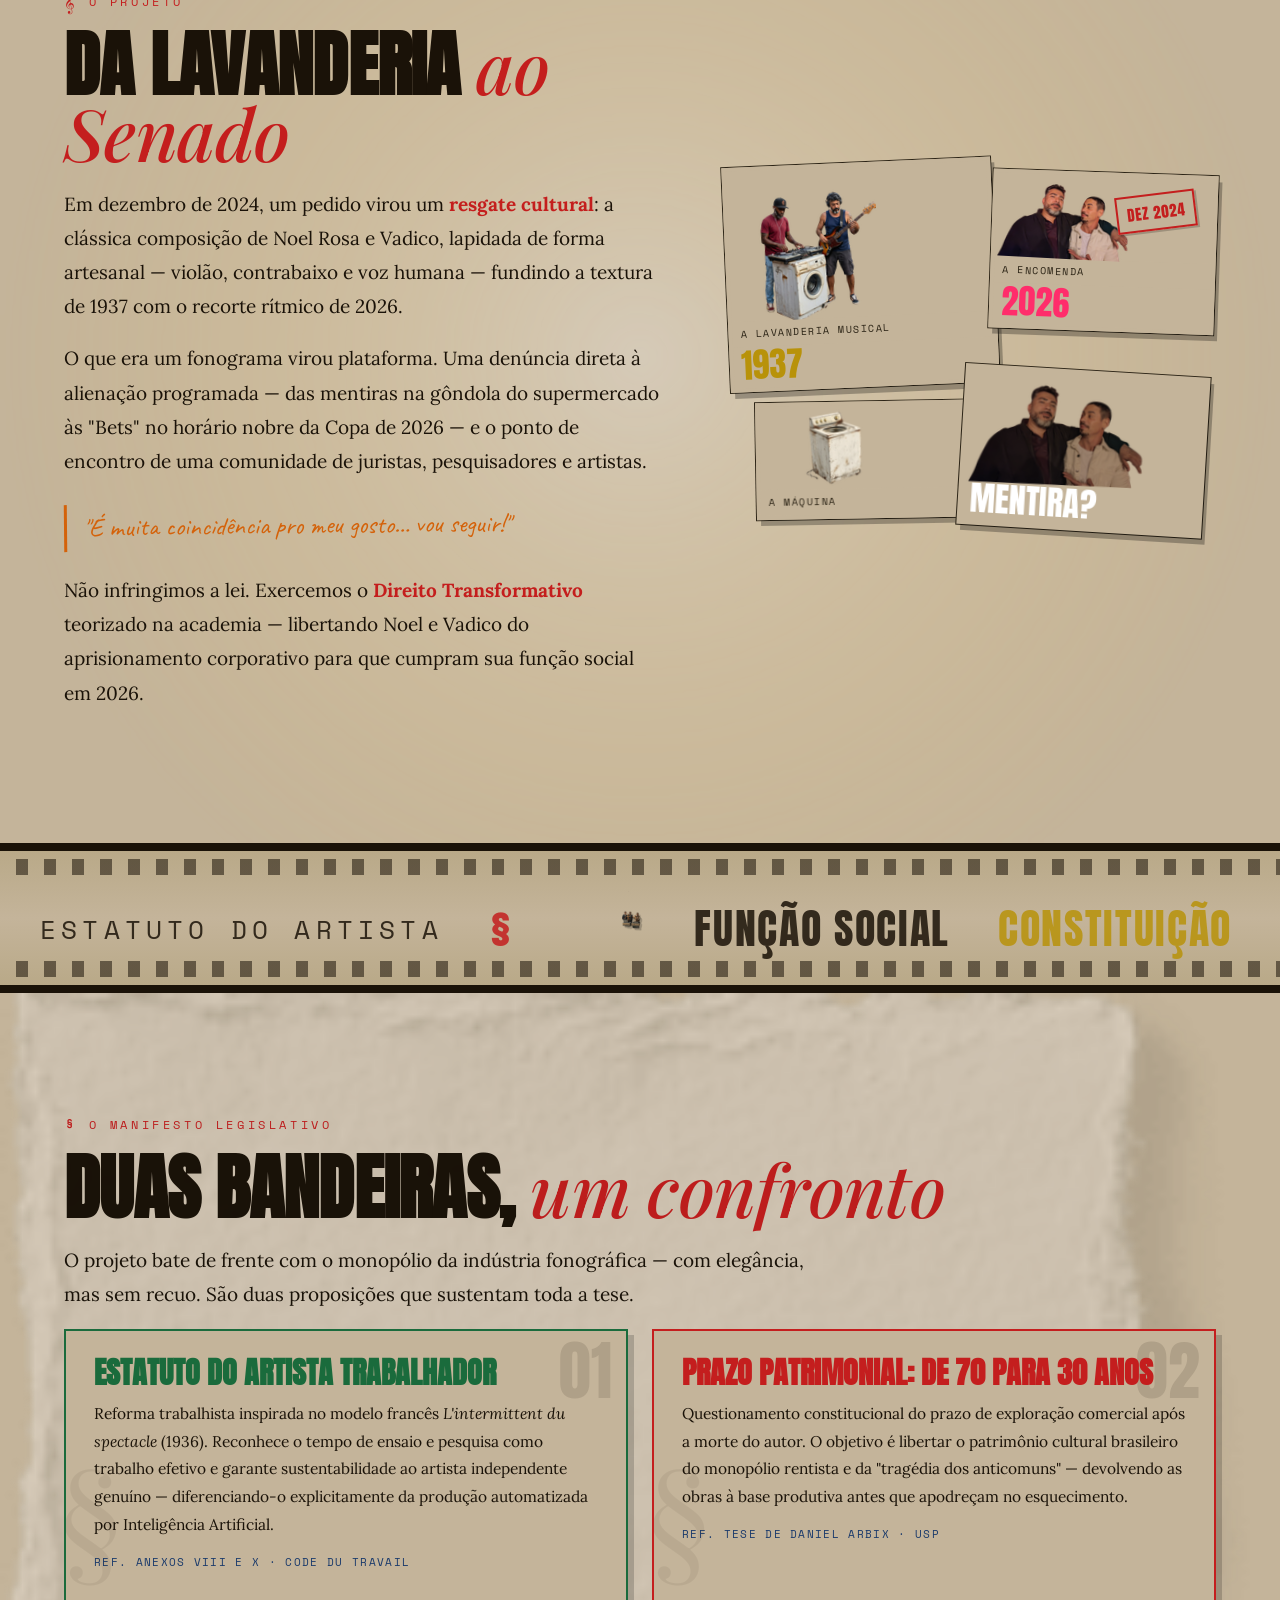
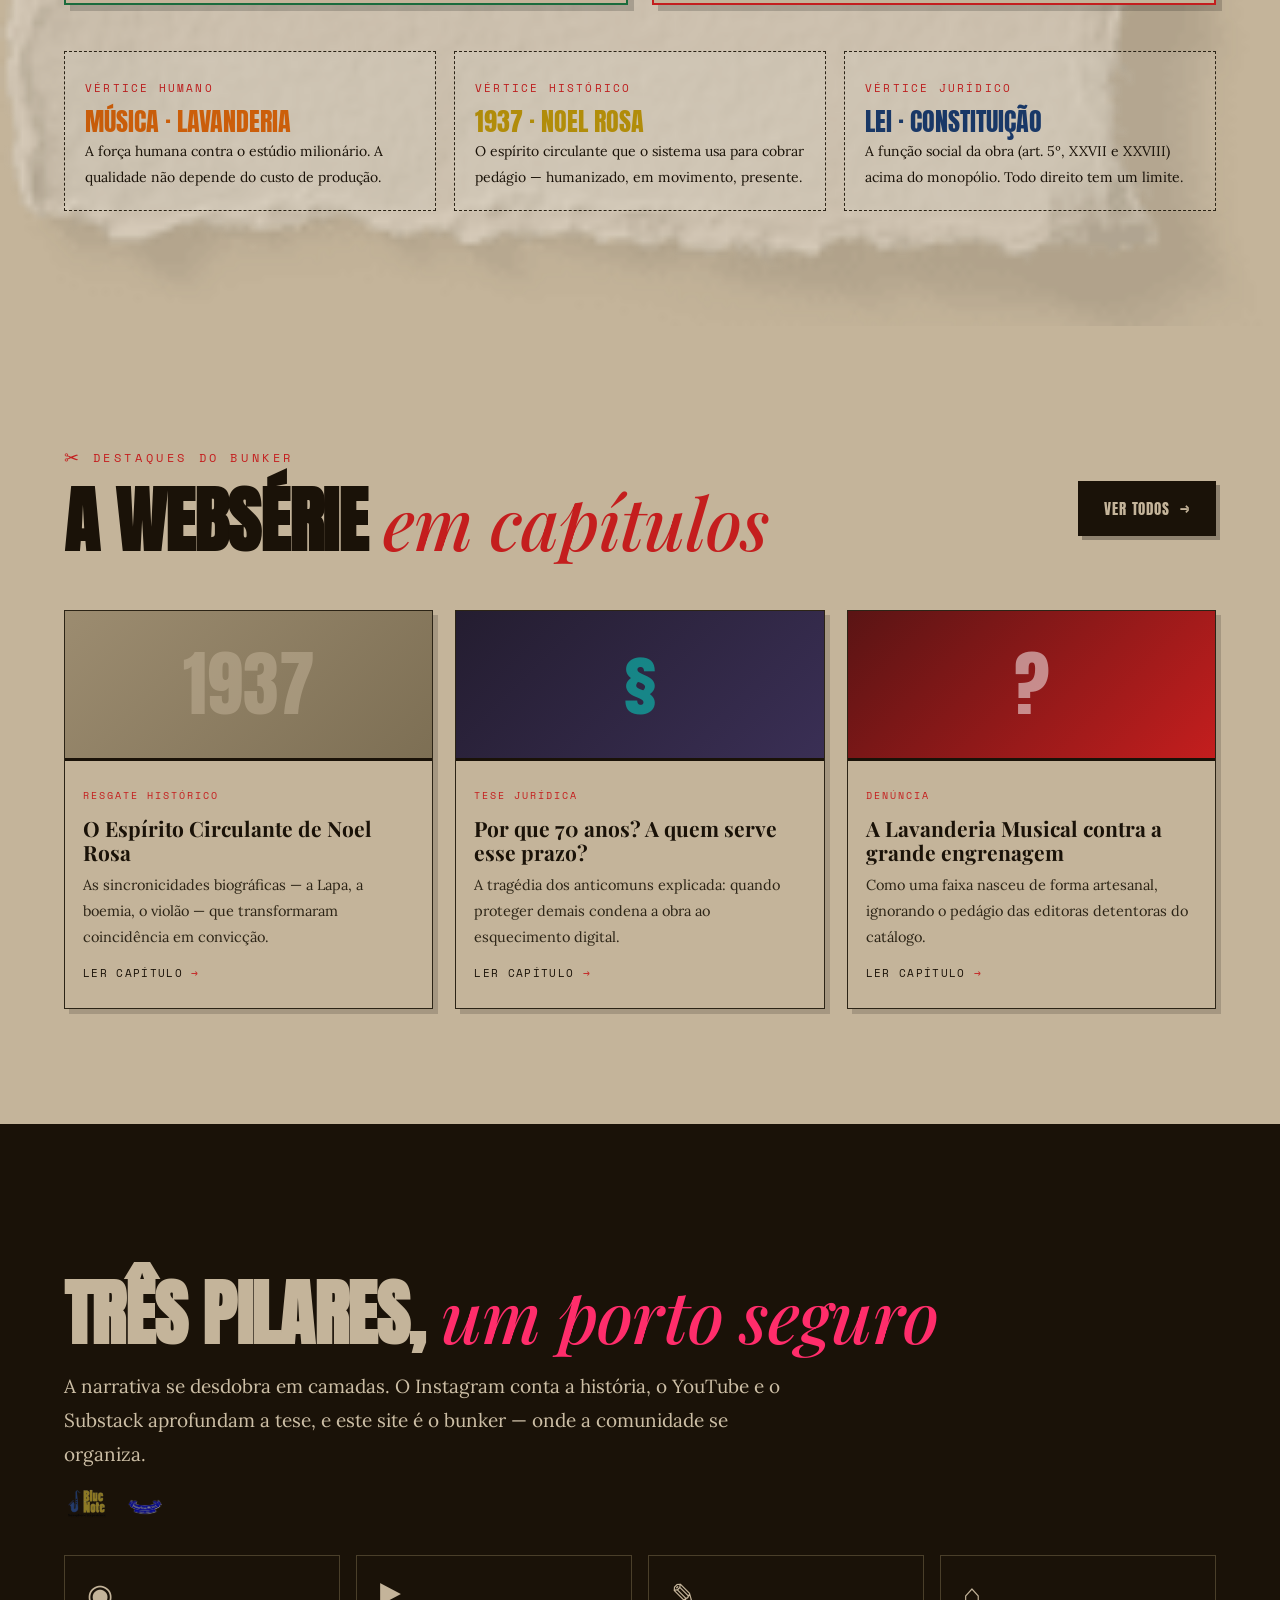
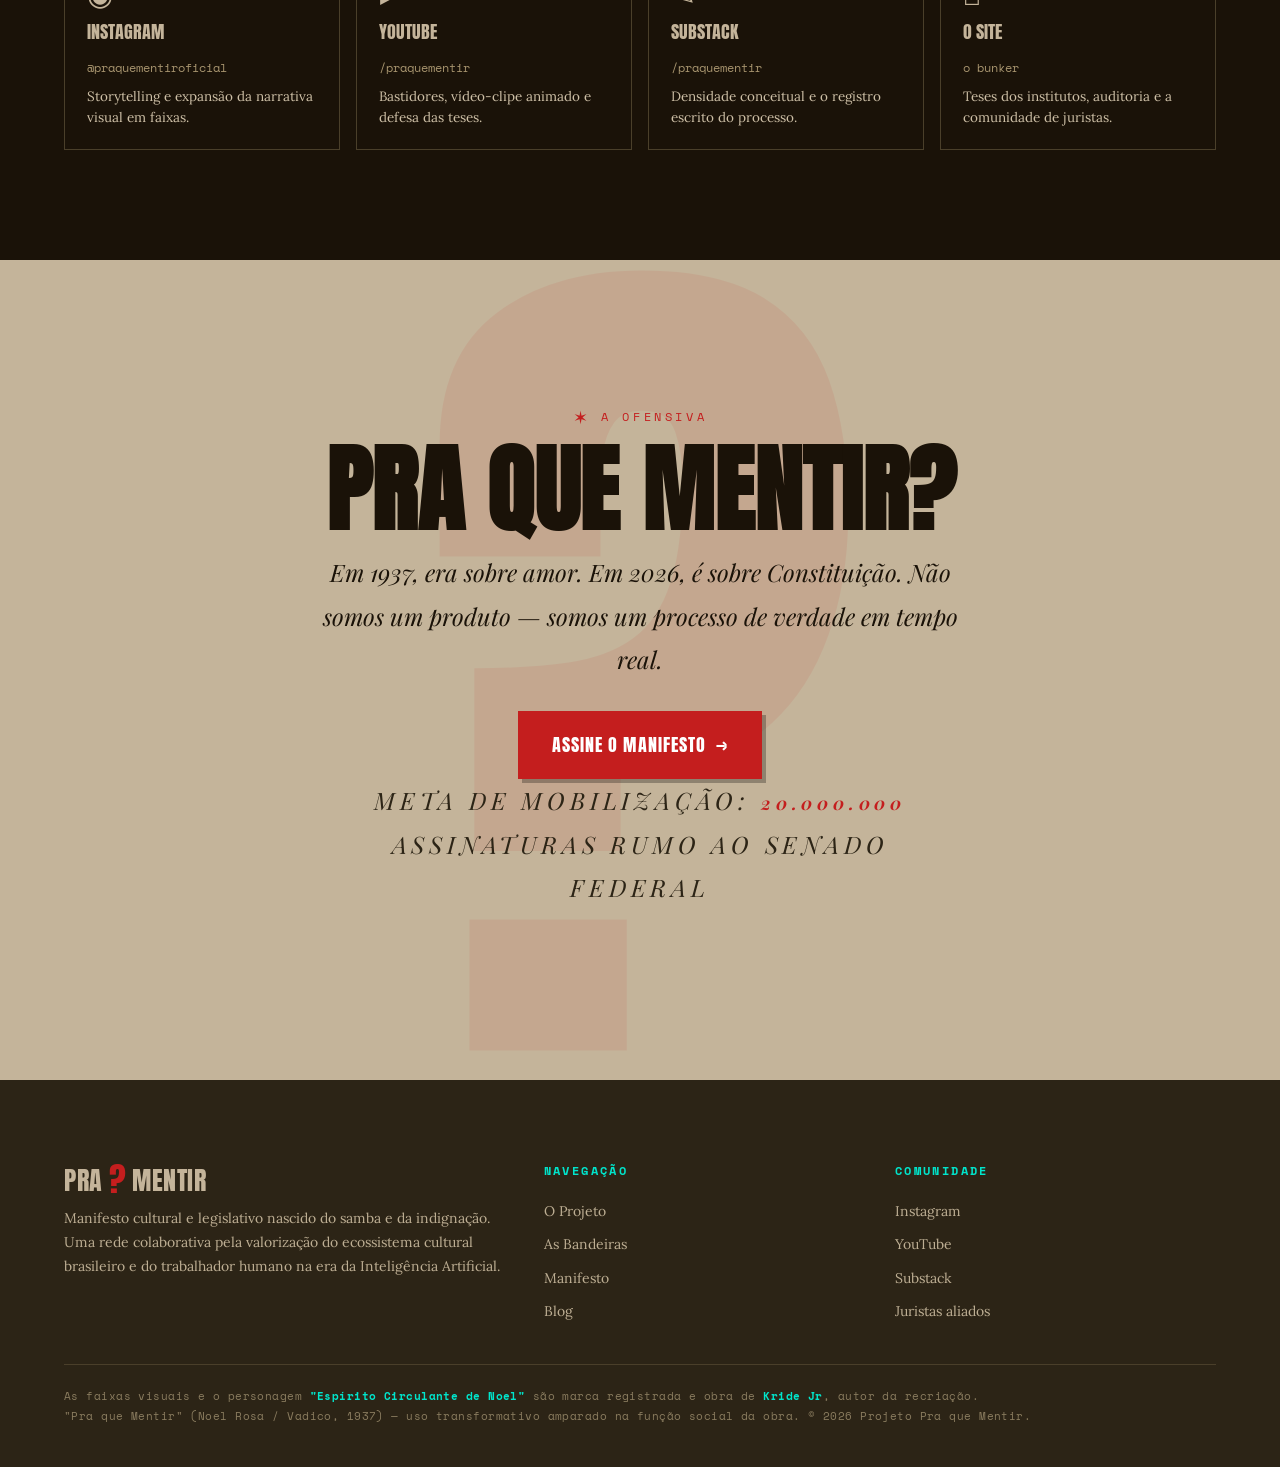
==== commit b67cab48: "Espirito circulante" ====
--- a/index.html
+++ b/index.html
@@ -148,9 +148,8 @@
       <!-- ESPÍRITO CIRCULANTE — imagem real (marca registrada Kride Jr) -->
       <figure class="spirit-wrap" data-parallax="0.08">
         <img class="spirit-svg spirit-real"
-             src="./img/recortes/ilu_noel-espirito-violao_01.png"
+             src="./img/espirito-circulante-noel-rosa.png"
              alt="Espírito Circulante de Noel Rosa tocando violão — personagem do projeto"
-             width="93" height="149"
              loading="eager" decoding="async">
         <figcaption class="spirit-tag">o espírito circulante de Noel</figcaption>
       </figure>
--- a/css/main.css
+++ b/css/main.css
@@ -204,7 +204,8 @@
 .spirit-svg{
   display:block;
   width:auto;height:auto;
-  max-width:100%;
+  max-width:min(100%,340px);
+  max-height:clamp(320px,46vh,620px);
   image-rendering:pixelated;
   animation:float 7s ease-in-out infinite;
   will-change:transform;
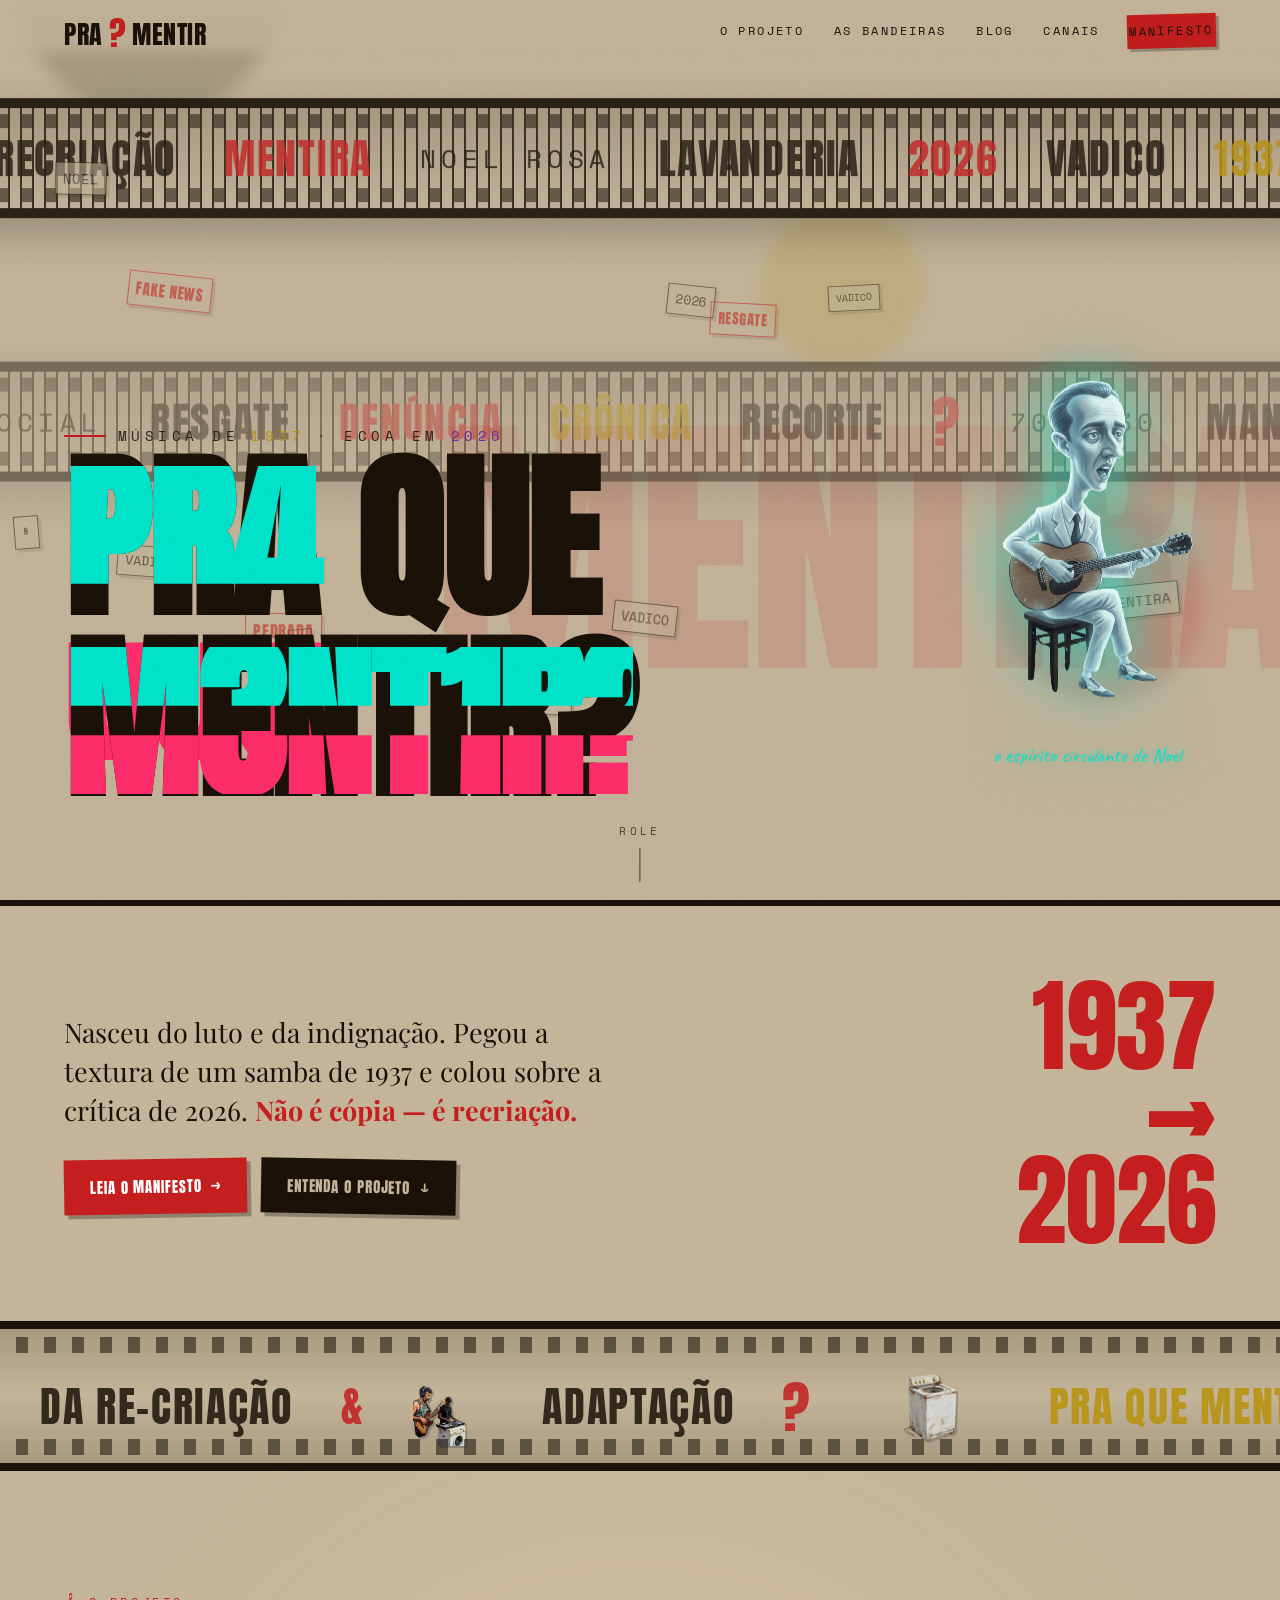
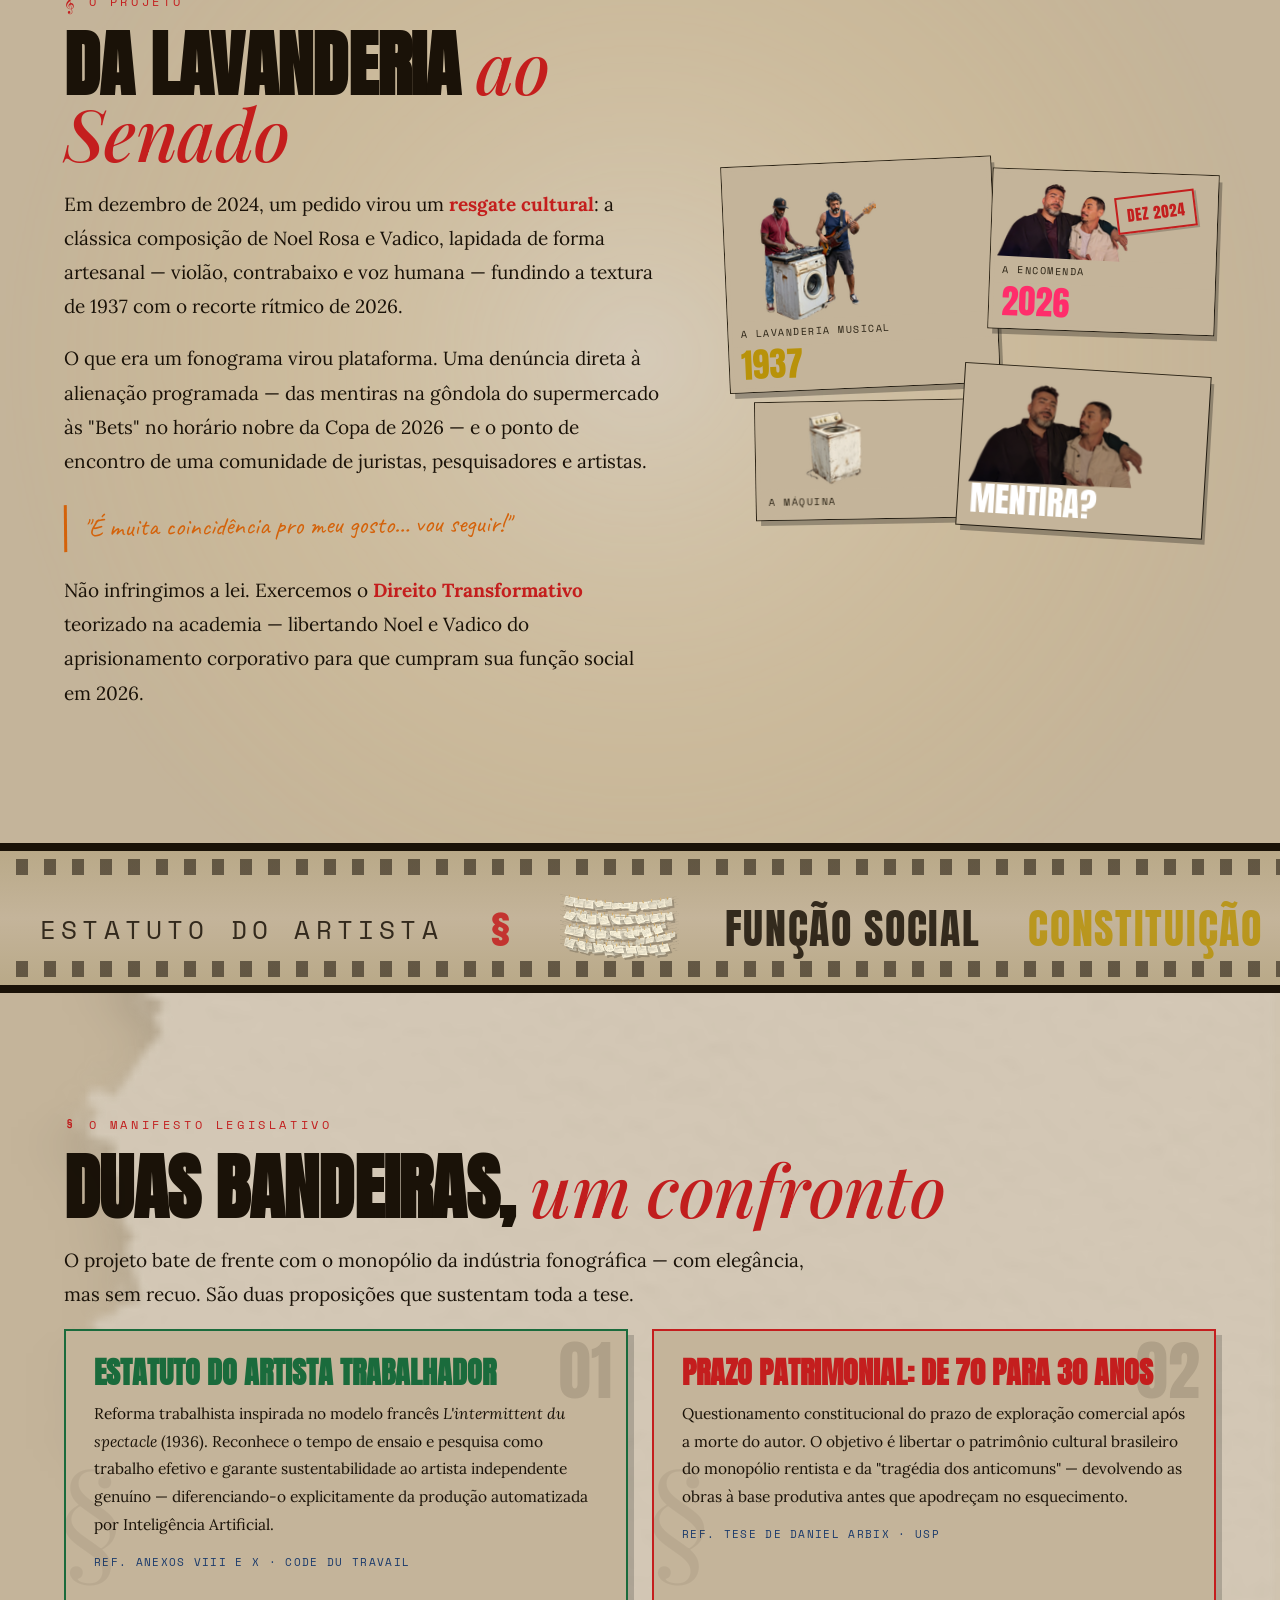
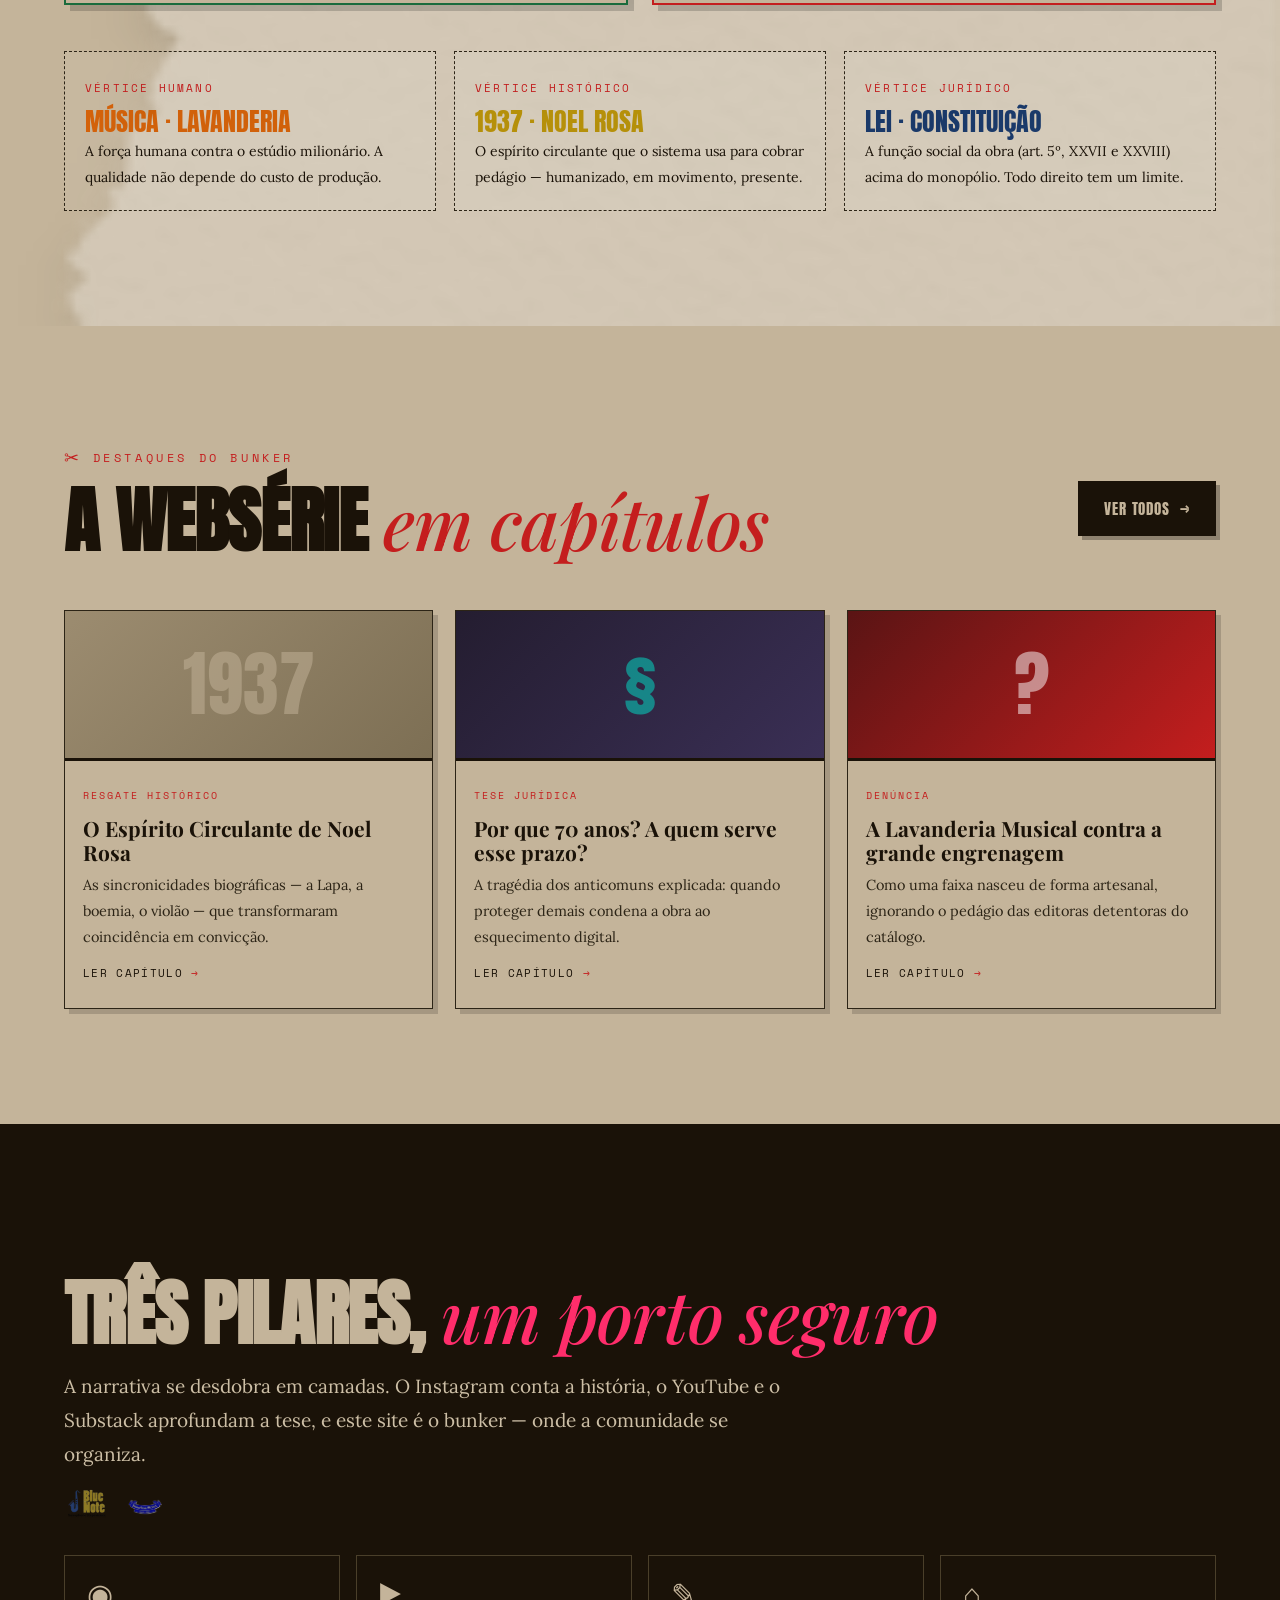
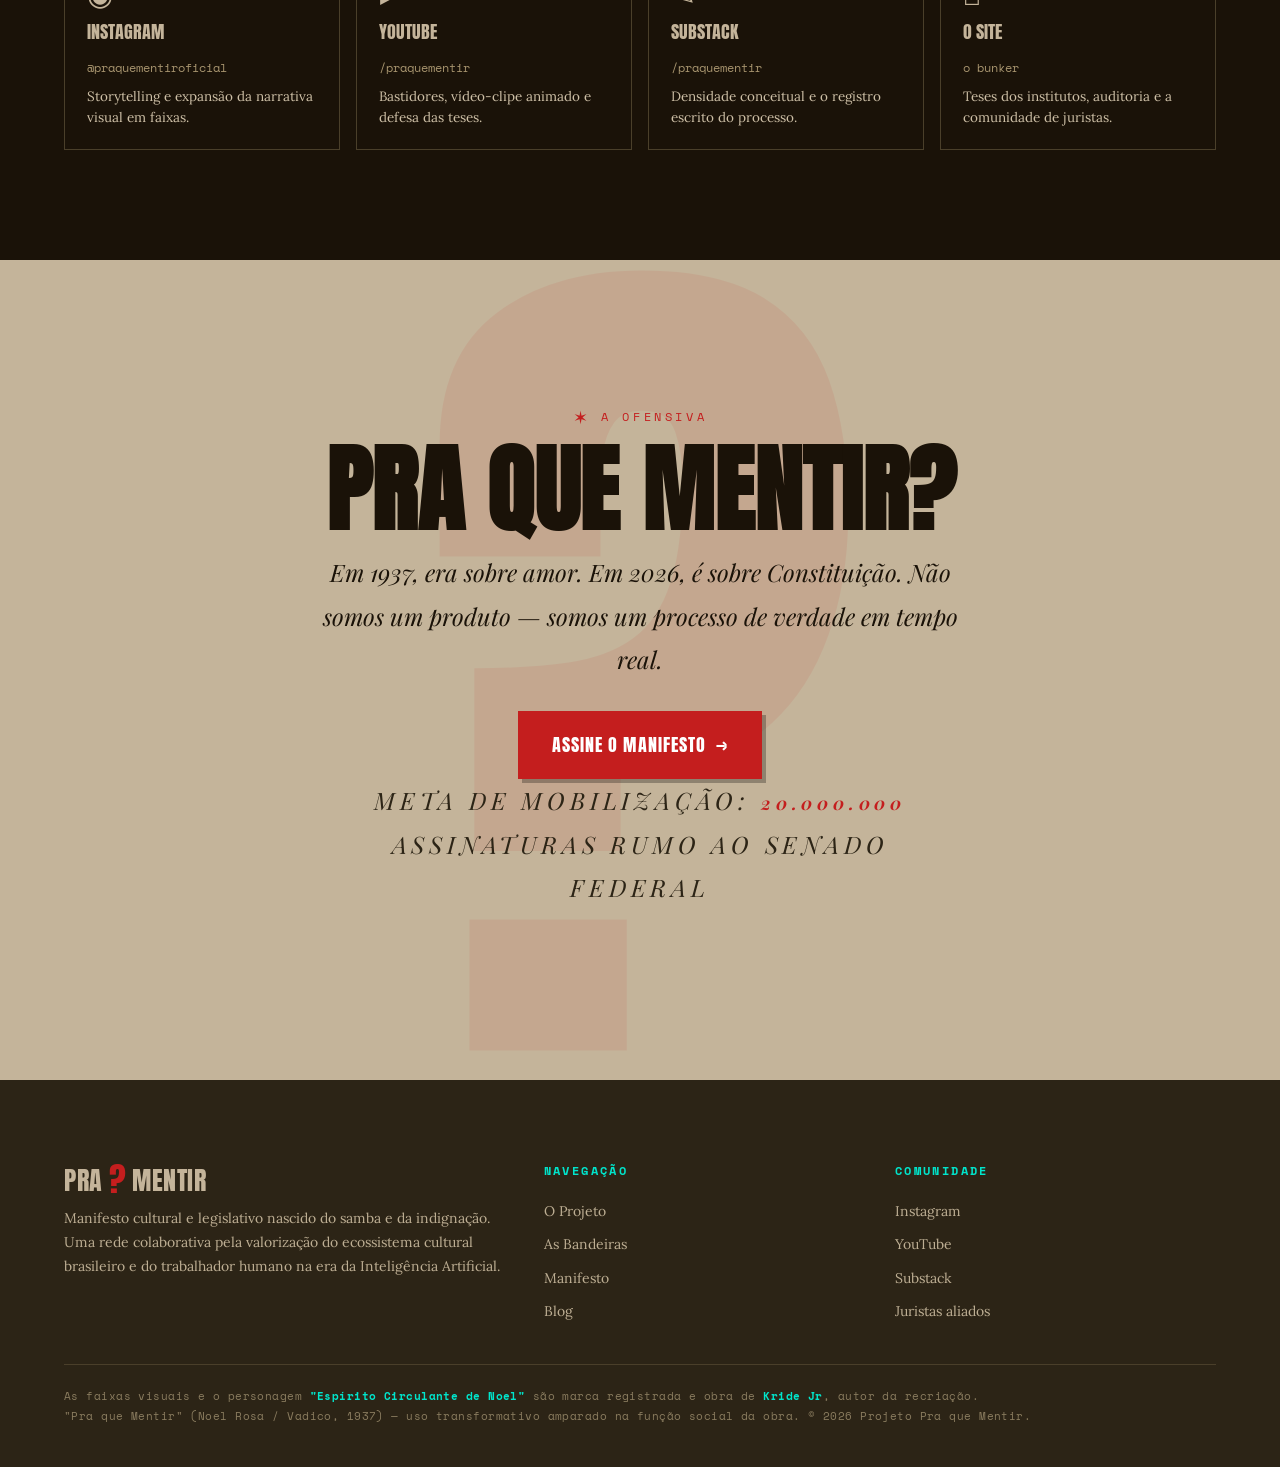
==== commit 429cf8aa: "Glitch" ====
--- a/index.html
+++ b/index.html
@@ -141,7 +141,7 @@
       <div>
         <span class="kicker">Música de <span class="y1937">1937</span> · ecoa em <span class="y2026">2026</span></span>
         <h1>
-          <span class="glitch" data-text="P4 QU3">PRA QUE</span><span class="que">&nbsp;</span><span class="glitch mentir" data-text="M3NT1R?">MENTIR?</span>
+          <span class="glitch" data-text="PR4 QU3">PRA QUE</span><span class="que">&nbsp;</span><span class="glitch mentir" data-text="M3NT1R?">MENTIR?</span>
         </h1>
       </div>
 
--- a/css/main.css
+++ b/css/main.css
@@ -207,10 +207,39 @@
   max-width:min(100%,340px);
   max-height:clamp(320px,46vh,620px);
   image-rendering:pixelated;
-  animation:float 7s ease-in-out infinite;
-  will-change:transform;
-}
-@keyframes float{0%,100%{transform:translateY(0)}50%{transform:translateY(-14px)}}
+  animation:spirit-drift 10s linear infinite, spirit-blink 10s linear infinite;
+  will-change:transform,opacity;
+}
+/* trajetória suave em forma de infinito distorcido (curva senoidal, sem cantos) */
+@keyframes spirit-drift{
+  0%{transform:translate(0,0) rotate(0deg)}
+  6.25%{transform:translate(5.7px,-8.4px) rotate(1.15deg)}
+  12.5%{transform:translate(8px,-15.6px) rotate(2.12deg)}
+  18.75%{transform:translate(5.7px,-20.3px) rotate(2.77deg)}
+  25%{transform:translate(0,-22px) rotate(3deg)}
+  31.25%{transform:translate(-5.7px,-20.3px) rotate(2.77deg)}
+  37.5%{transform:translate(-8px,-15.6px) rotate(2.12deg)}
+  43.75%{transform:translate(-5.7px,-8.4px) rotate(1.15deg)}
+  50%{transform:translate(0,0) rotate(0deg)}
+  56.25%{transform:translate(5.7px,8.4px) rotate(-1.15deg)}
+  62.5%{transform:translate(8px,15.6px) rotate(-2.12deg)}
+  68.75%{transform:translate(5.7px,20.3px) rotate(-2.77deg)}
+  75%{transform:translate(0,22px) rotate(-3deg)}
+  81.25%{transform:translate(-5.7px,20.3px) rotate(-2.77deg)}
+  87.5%{transform:translate(-8px,15.6px) rotate(-2.12deg)}
+  93.75%{transform:translate(-5.7px,8.4px) rotate(-1.15deg)}
+  100%{transform:translate(0,0) rotate(0deg)}
+}
+/* pisca 3x por loop, em intervalos igualmente distribuídos pela trajetória */
+@keyframes spirit-blink{
+  0%,15.42%{opacity:1}
+  15.52%,17.81%{opacity:0}
+  17.91%,48.75%{opacity:1}
+  48.85%,51.15%{opacity:0}
+  51.25%,82.08%{opacity:1}
+  82.18%,84.47%{opacity:0}
+  84.57%,100%{opacity:1}
+}
 .aura{animation:pulse 4s ease-in-out infinite}
 @keyframes pulse{0%,100%{opacity:.5}50%{opacity:.95}}
 
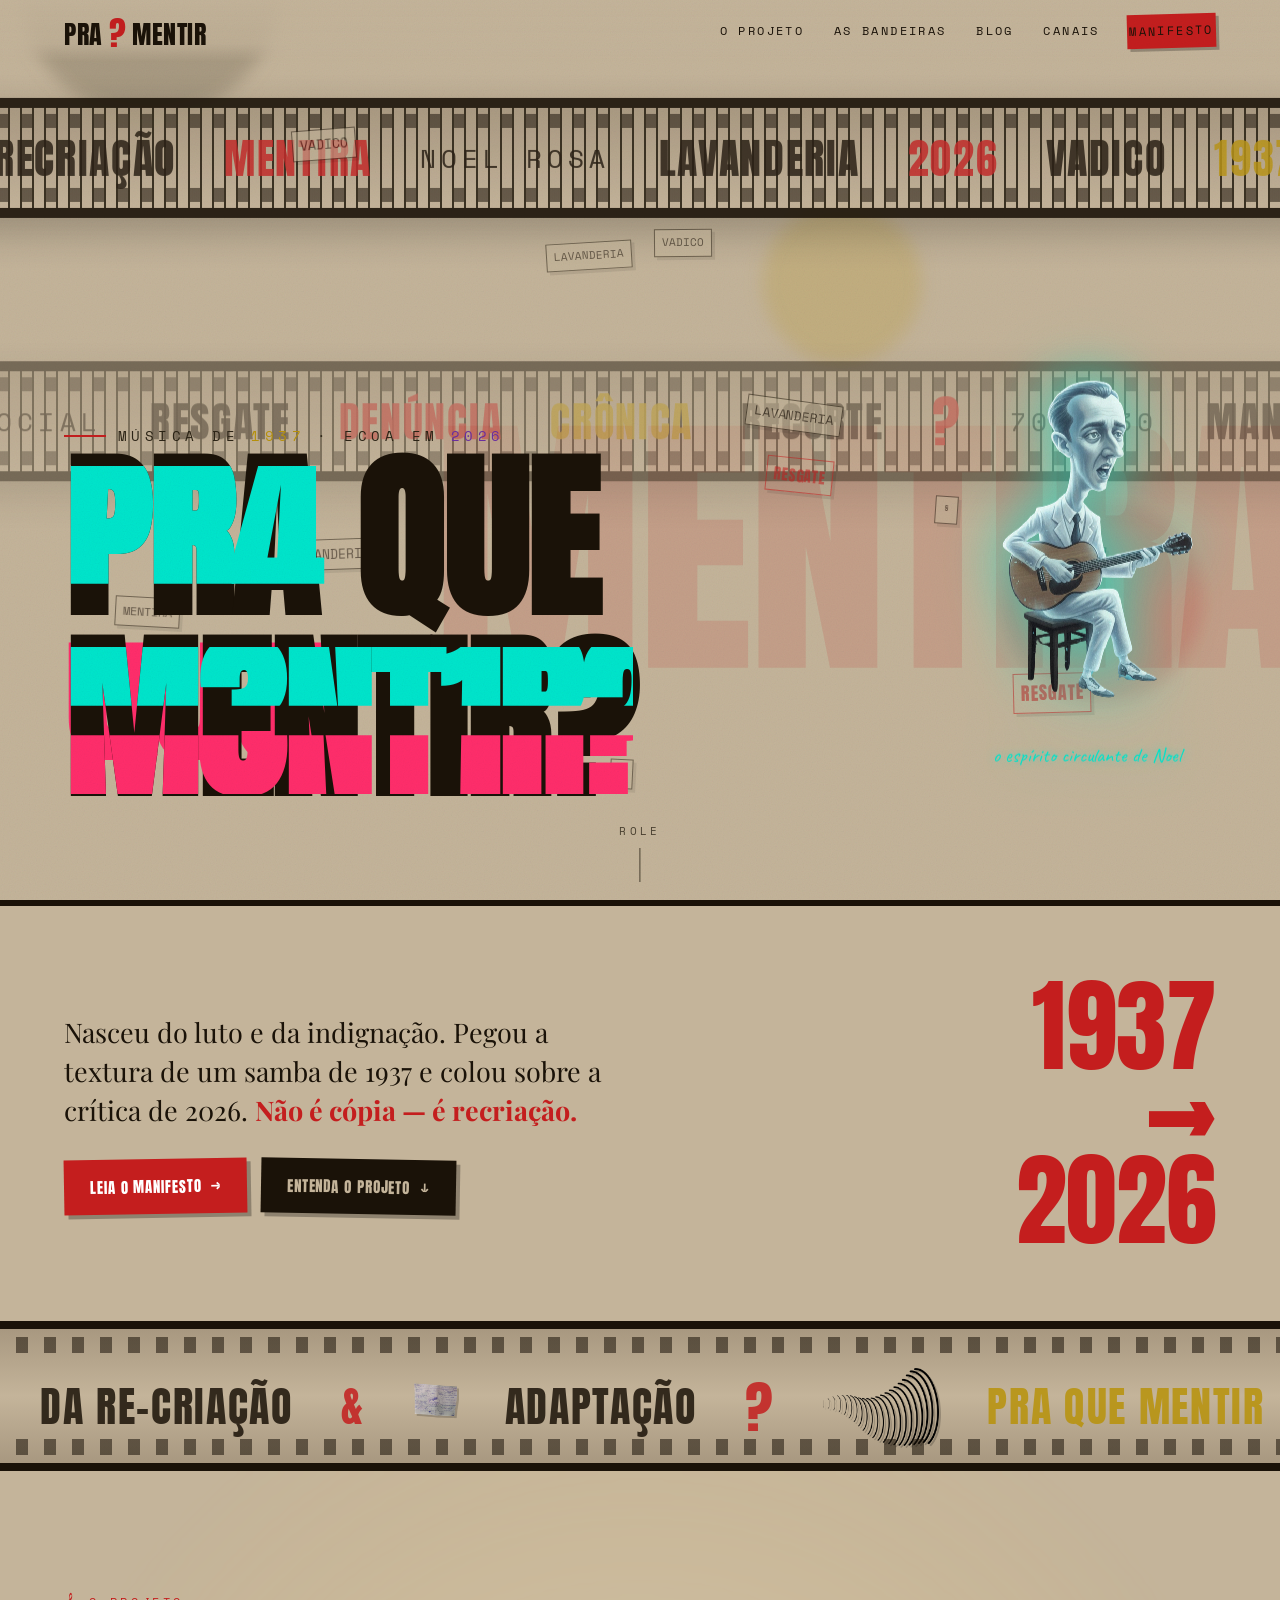
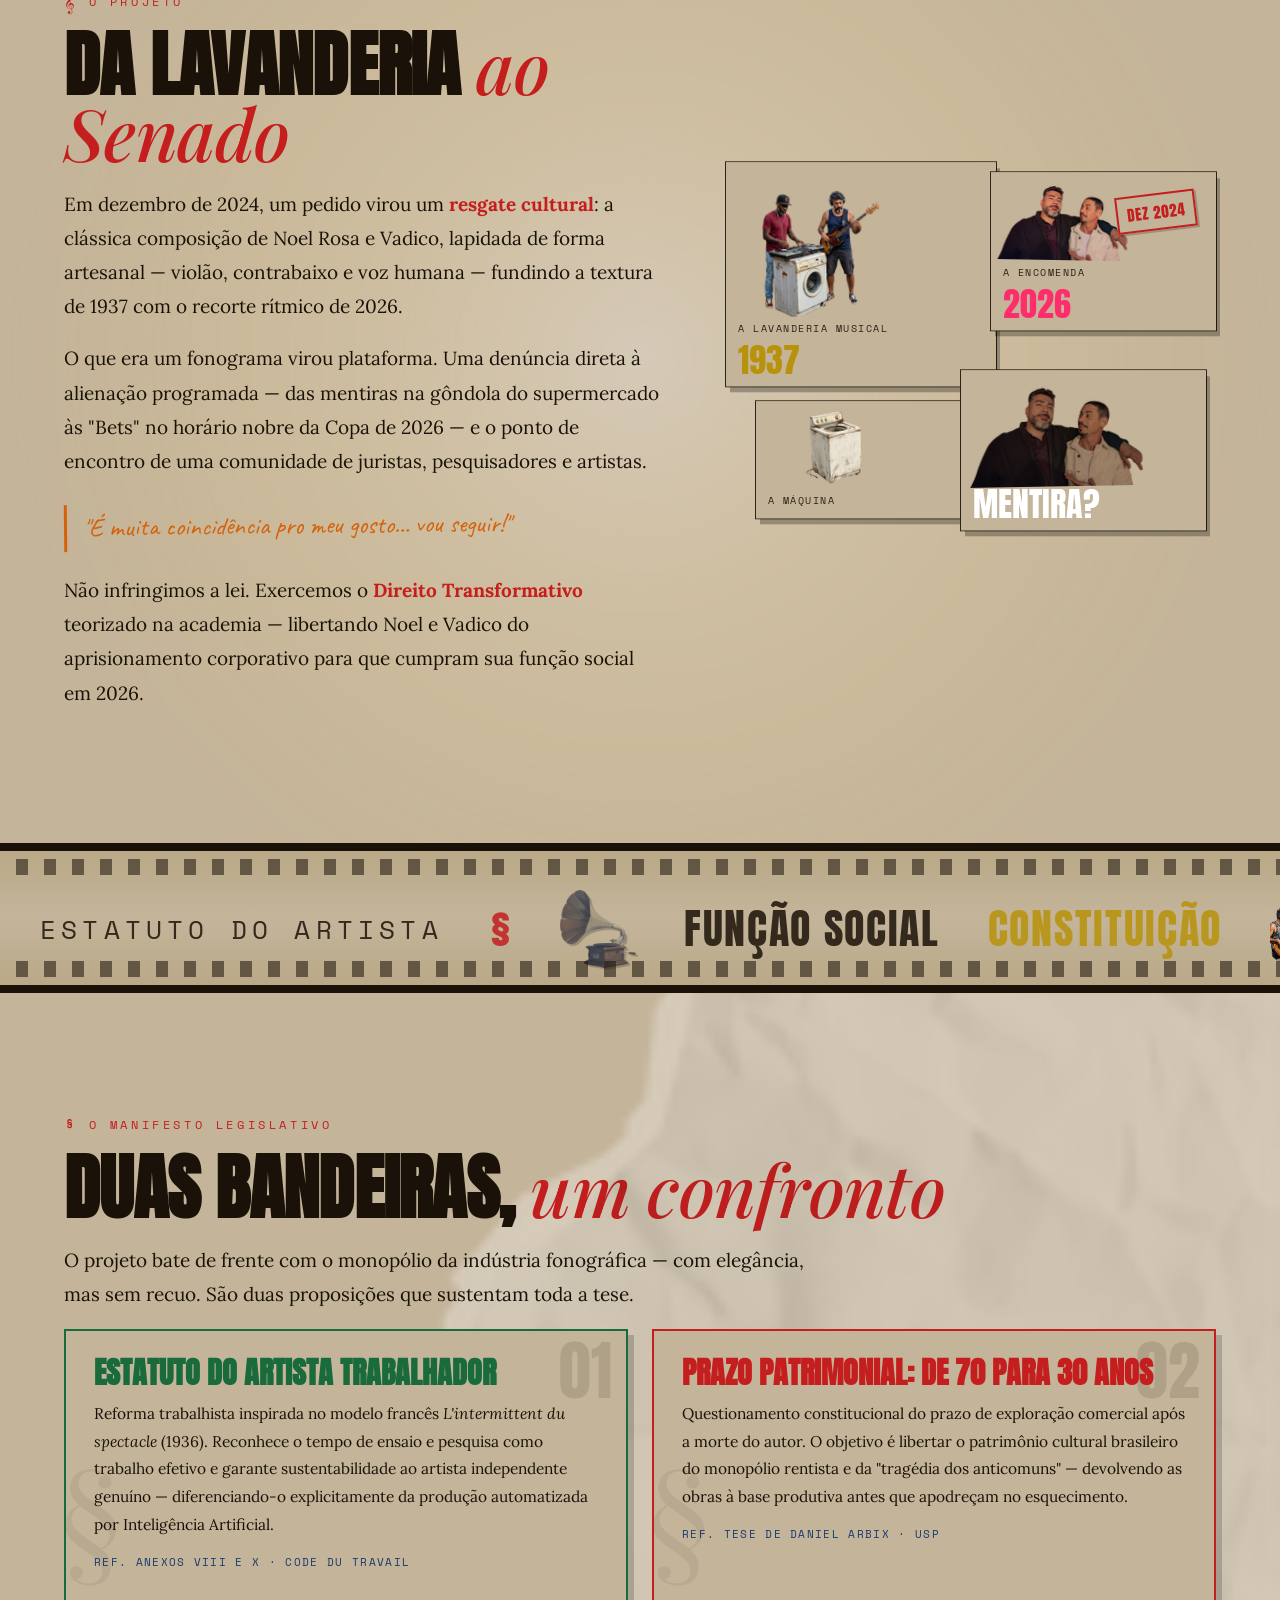
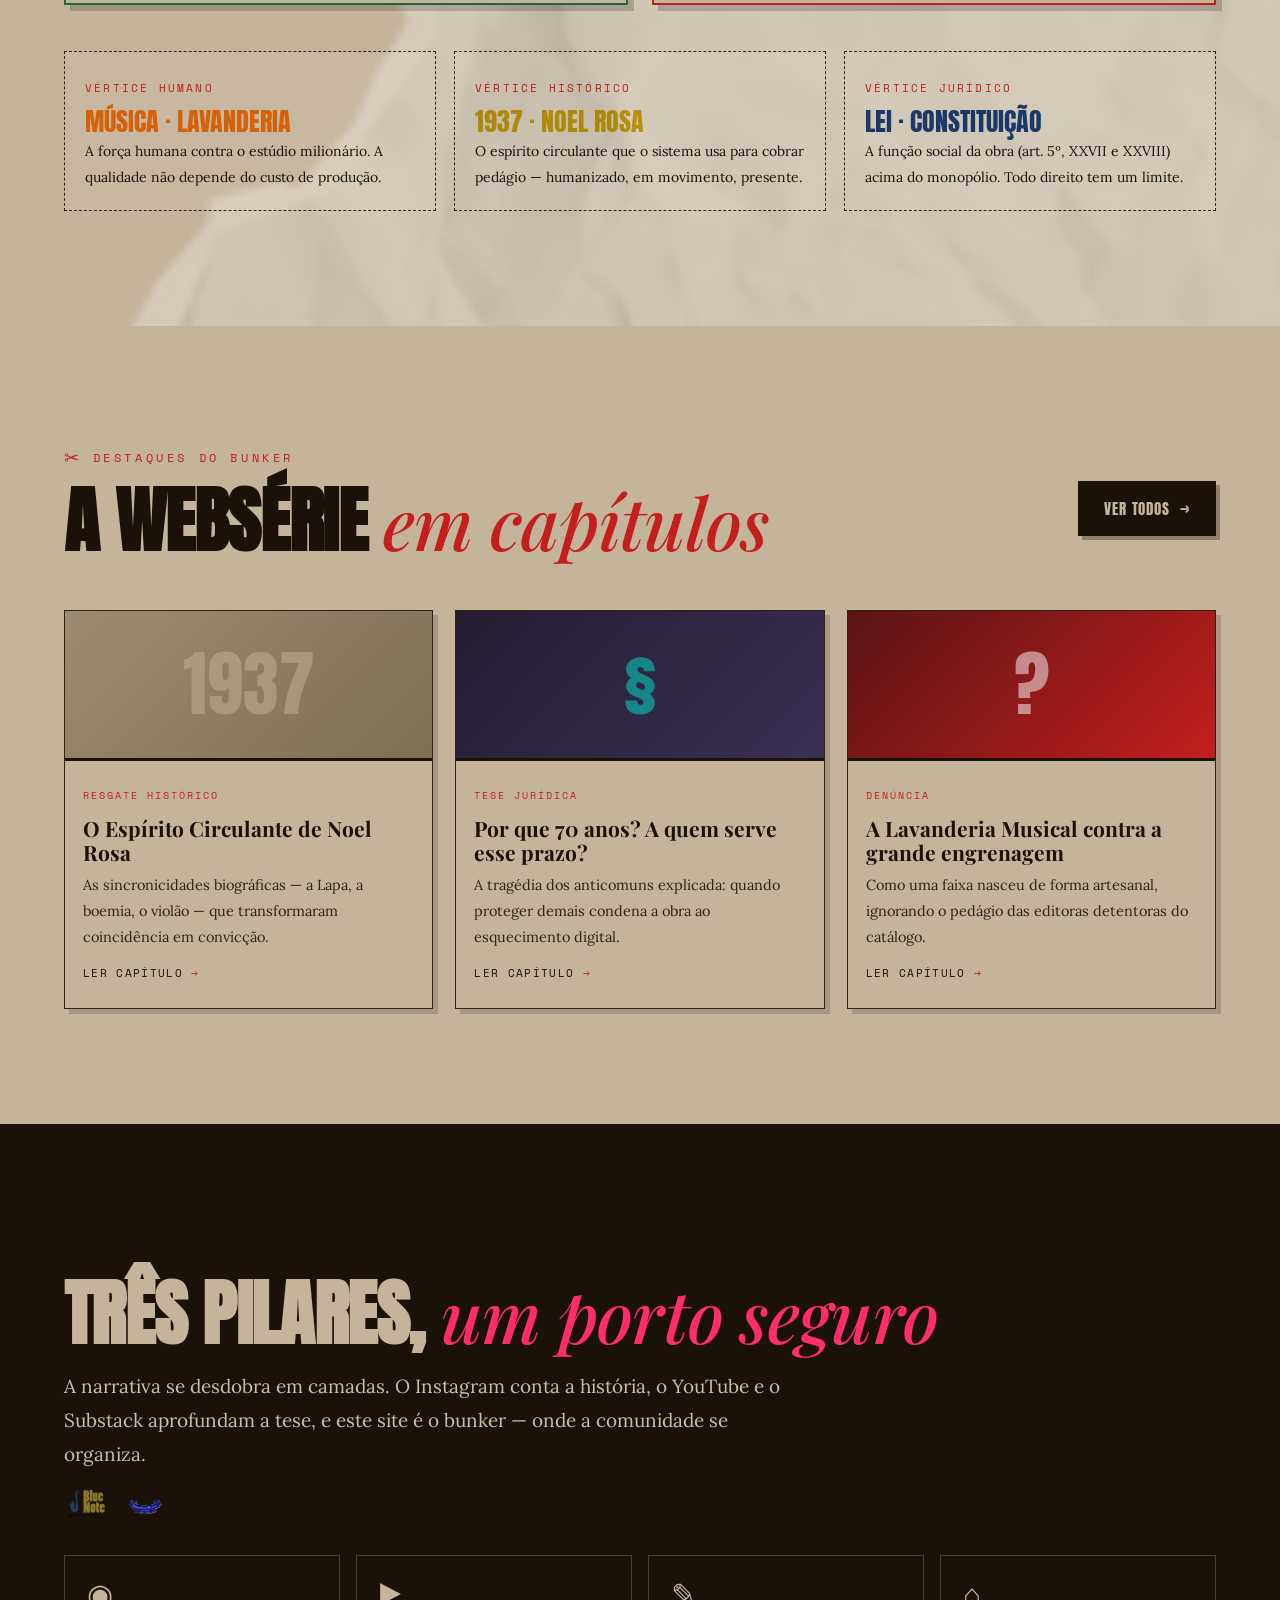
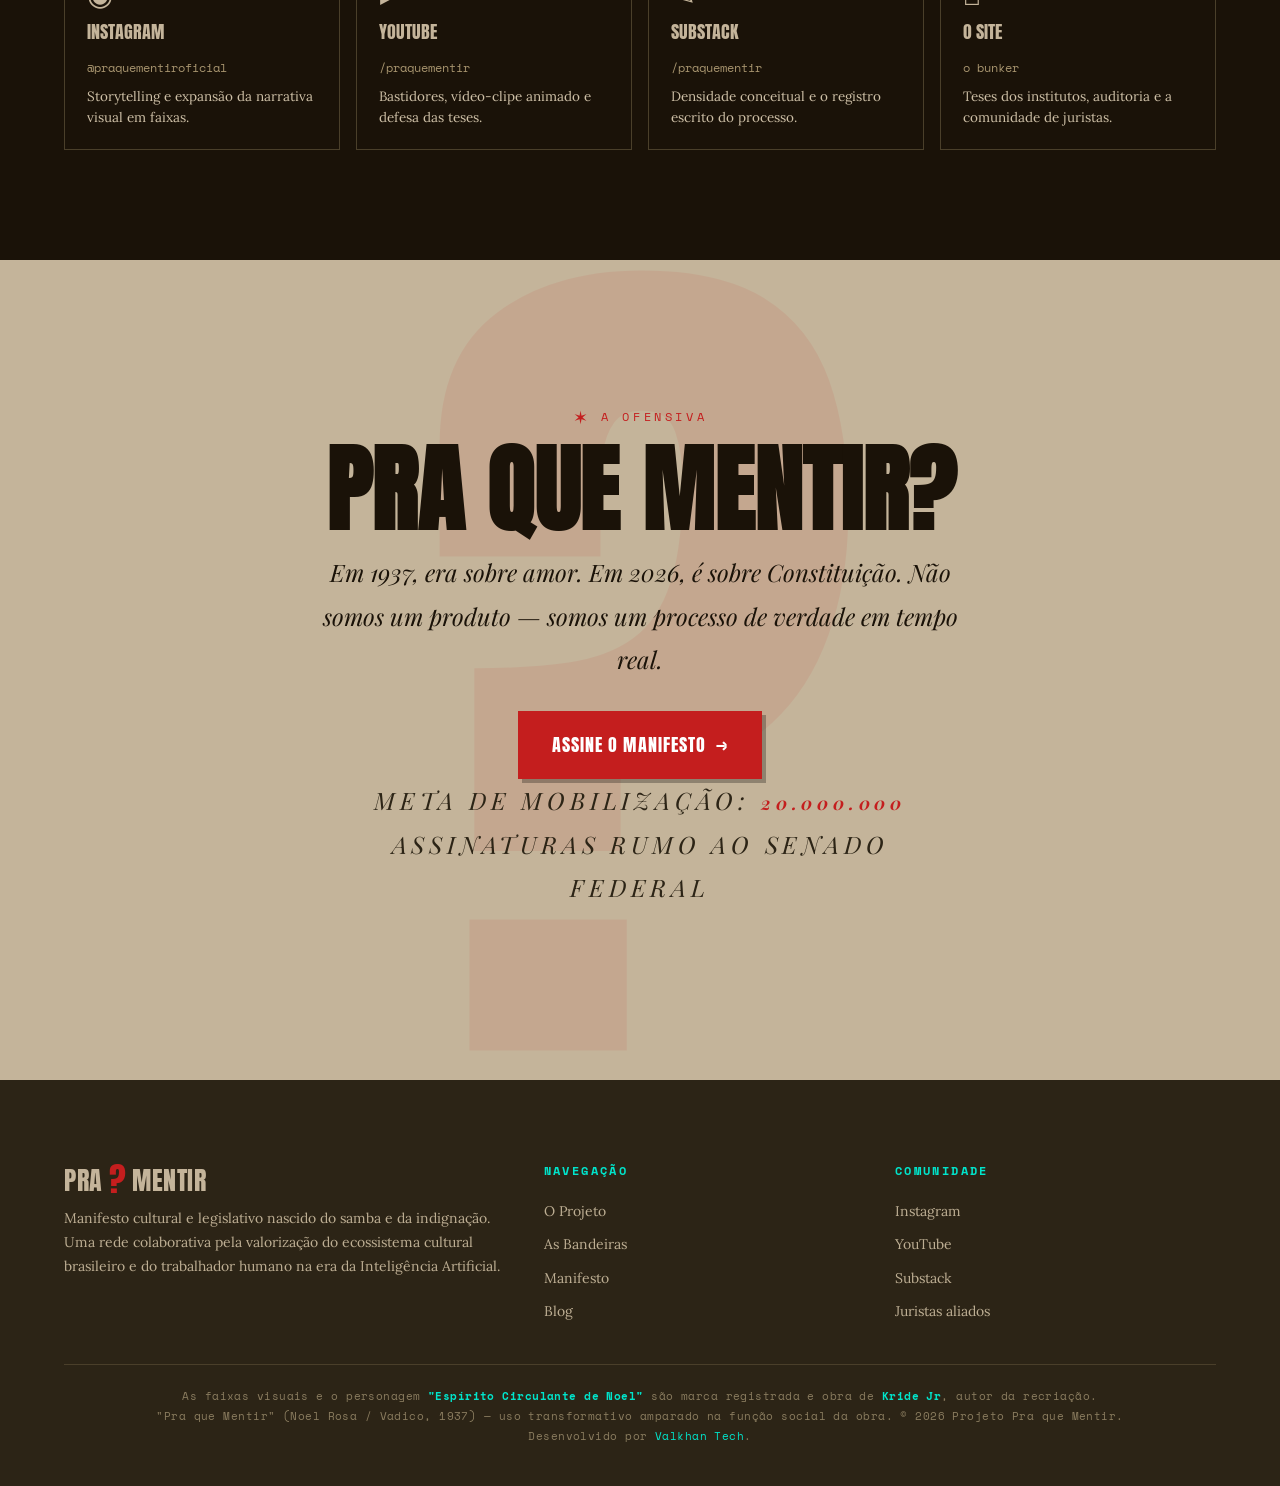
==== commit 3caf7034: "Ajustes de animações" ====
--- a/index.html
+++ b/index.html
@@ -202,6 +202,7 @@
       <p class="lead-p">Não infringimos a lei. Exercemos o <strong>Direito Transformativo</strong> teorizado na academia — libertando Noel e Vadico do aprisionamento corporativo para que cumpram sua função social em 2026.</p>
     </div>
     <div class="collage reveal" data-parallax="0.05" aria-hidden="true">
+      <div class="collage-notes" id="collage-notes"></div>
       <!-- Foto 1: Kride na lavanderia — quadrada 150×150, roda esquerda -->
       <div class="foto f1">
         <img data-asset="art_kride-lavanderia_01" alt="">
@@ -402,7 +403,8 @@
   </div>
   <div class="tm">
     As faixas visuais e o personagem <b>"Espírito Circulante de Noel"</b> são marca registrada e obra de <b>Kride Jr</b>, autor da recriação.<br>
-    "Pra que Mentir" (Noel Rosa / Vadico, 1937) — uso transformativo amparado na função social da obra. © 2026 Projeto Pra que Mentir.
+    "Pra que Mentir" (Noel Rosa / Vadico, 1937) — uso transformativo amparado na função social da obra. © 2026 Projeto Pra que Mentir.<br>
+    Desenvolvido por <a href="https://valkhan.com.br?utm_source=praquementir.com.br" target="_blank" rel="noopener">Valkhan Tech</a>.
   </div>
 </footer>
 
--- a/css/main.css
+++ b/css/main.css
@@ -318,22 +318,53 @@
   padding:3px 8px 7px;flex-shrink:0;
 }
 /* foto 1 — kride lavanderia, quadrada, maior, topo-esquerda */
-.f1{left:0;top:0;width:55%;transform:rotate(-2.5deg);z-index:2}
+.f1{left:0;top:0;width:55%;z-index:2;animation:floatF1 10s ease-in-out infinite}
 .f1 .big{color:var(--dourado)}
 /* foto 2 — dupla kride+marcos, landscape, topo-direita */
-.f2{right:0;top:10px;width:46%;transform:rotate(2deg);z-index:3;
-    background:linear-gradient(180deg,#1a1422,#2a2335);border-color:#1a1422}
+.f2{right:0;top:10px;width:46%;z-index:3;
+    background:linear-gradient(180deg,#1a1422,#2a2335);border-color:#1a1422;
+    animation:floatF2 12.5s ease-in-out infinite}
 .f2 .lbl{color:var(--ciano)}
 .f2 .big{color:var(--neon)}
 /* foto 3 — maquina lavanderia, landscape, meio-esquerda */
-.f3{left:6%;top:46%;width:44%;transform:rotate(-1deg);z-index:4}
+.f3{left:6%;top:46%;width:44%;z-index:4;animation:floatF3 14s ease-in-out infinite}
 .f3 img{filter:sepia(20%) contrast(1.05)}
 .f3 .lbl{font-size:9px}
 /* foto 4 — kride retrato, landscape 199×112, direita-baixo */
-.f4{right:2%;top:40%;width:50%;transform:rotate(3.5deg);z-index:5;
-    background:var(--vermelho);border-color:var(--vermelho)}
+.f4{right:2%;top:40%;width:50%;z-index:5;
+    background:var(--vermelho);border-color:var(--vermelho);
+    animation:floatF4 16.5s ease-in-out infinite}
 .f4 img{mix-blend-mode:multiply;filter:grayscale(20%)}
 .f4 .big{color:#fff;font-size:clamp(16px,2.2vw,26px)}
+
+/* flutuação suave — cada card numa direção própria, com um pico onde fica acima de todos */
+@keyframes floatF1{
+  0%,100%{transform:rotate(-2.5deg) translate(0,0);z-index:2}
+  22%{transform:rotate(-1deg) translate(12px,-14px);z-index:2}
+  50%{transform:rotate(-3.4deg) translate(-8px,10px);z-index:6}
+  78%{transform:rotate(-1.6deg) translate(6px,12px);z-index:3}
+}
+@keyframes floatF2{
+  0%,100%{transform:rotate(2deg) translate(0,0);z-index:3}
+  28%{transform:rotate(3.6deg) translate(-14px,10px);z-index:6}
+  55%{transform:rotate(.8deg) translate(8px,-10px);z-index:3}
+  80%{transform:rotate(2.6deg) translate(-6px,-14px);z-index:4}
+}
+@keyframes floatF3{
+  0%,100%{transform:rotate(-1deg) translate(0,0);z-index:4}
+  25%{transform:rotate(-2.4deg) translate(10px,12px);z-index:4}
+  52%{transform:rotate(.6deg) translate(-12px,-8px);z-index:6}
+  76%{transform:rotate(-1.8deg) translate(6px,10px);z-index:5}
+}
+@keyframes floatF4{
+  0%,100%{transform:rotate(3.5deg) translate(0,0);z-index:5}
+  30%{transform:rotate(1.8deg) translate(-10px,-12px);z-index:5}
+  58%{transform:rotate(4.8deg) translate(12px,8px);z-index:6}
+  84%{transform:rotate(2.6deg) translate(-8px,10px);z-index:2}
+}
+@media(prefers-reduced-motion: reduce){
+  .f1,.f2,.f3,.f4{animation:none}
+}
 /* carimbo flutuante */
 .collage-stamp{
   position:absolute;z-index:7;
@@ -341,6 +372,28 @@
   color:var(--vermelho);border:2px solid var(--vermelho);padding:3px 9px;
   transform:rotate(-7deg);background:rgba(196,180,154,.92);
   box-shadow:2px 2px 0 rgba(0,0,0,.2);letter-spacing:.06em;
+}
+
+/* ── Notas musicais serpenteantes atrás do colágio ── */
+.collage-notes{position:absolute;inset:0;overflow:hidden;pointer-events:none;z-index:1}
+.collage-notes .note{
+  position:absolute;bottom:-10%;left:var(--nx,50%);
+  font-family:'Anton';font-size:var(--ns,26px);color:var(--nc,var(--dourado));
+  opacity:0;will-change:transform,opacity;
+  animation:noteRise var(--nd,9s) linear infinite;
+  animation-delay:var(--ndl,0s);
+}
+@keyframes noteRise{
+  0%{transform:translate(0,0) rotate(0deg);opacity:0}
+  10%{opacity:var(--no,.45)}
+  30%{transform:translate(var(--n1,22px),-35%) rotate(10deg)}
+  50%{transform:translate(calc(var(--n1,22px) * -1),-58%) rotate(-9deg)}
+  70%{transform:translate(var(--n2,16px),-80%) rotate(8deg)}
+  90%{opacity:var(--no,.45)}
+  100%{transform:translate(0,-108%) rotate(0deg);opacity:0}
+}
+@media(prefers-reduced-motion: reduce){
+  .collage-notes{display:none}
 }
 
 /* ----- TRIÂNGULO / BANDEIRAS ----- */
@@ -440,8 +493,10 @@
 .foot-col a{display:block;color:#bdae93;text-decoration:none;font-size:14px;padding:4px 0}
 .foot-col a:hover{color:var(--papel)}
 .tm{max-width:var(--max);margin:36px auto 0;border-top:1px solid #4a3f2a;padding-top:22px;
-  font-family:'Space Mono';font-size:11px;line-height:1.8;color:#8a7c5f;letter-spacing:.04em}
+  font-family:'Space Mono';font-size:11px;line-height:1.8;color:#8a7c5f;letter-spacing:.04em;text-align:center}
 .tm b{color:var(--ciano)}
+.tm a{color:var(--ciano);text-decoration:none}
+.tm a:hover{text-decoration:underline}
 
 /* ── Assets dinâmicos (assets-loader.js) ── */
 .section-bg{position:absolute;inset:0;z-index:0;background-size:cover;
